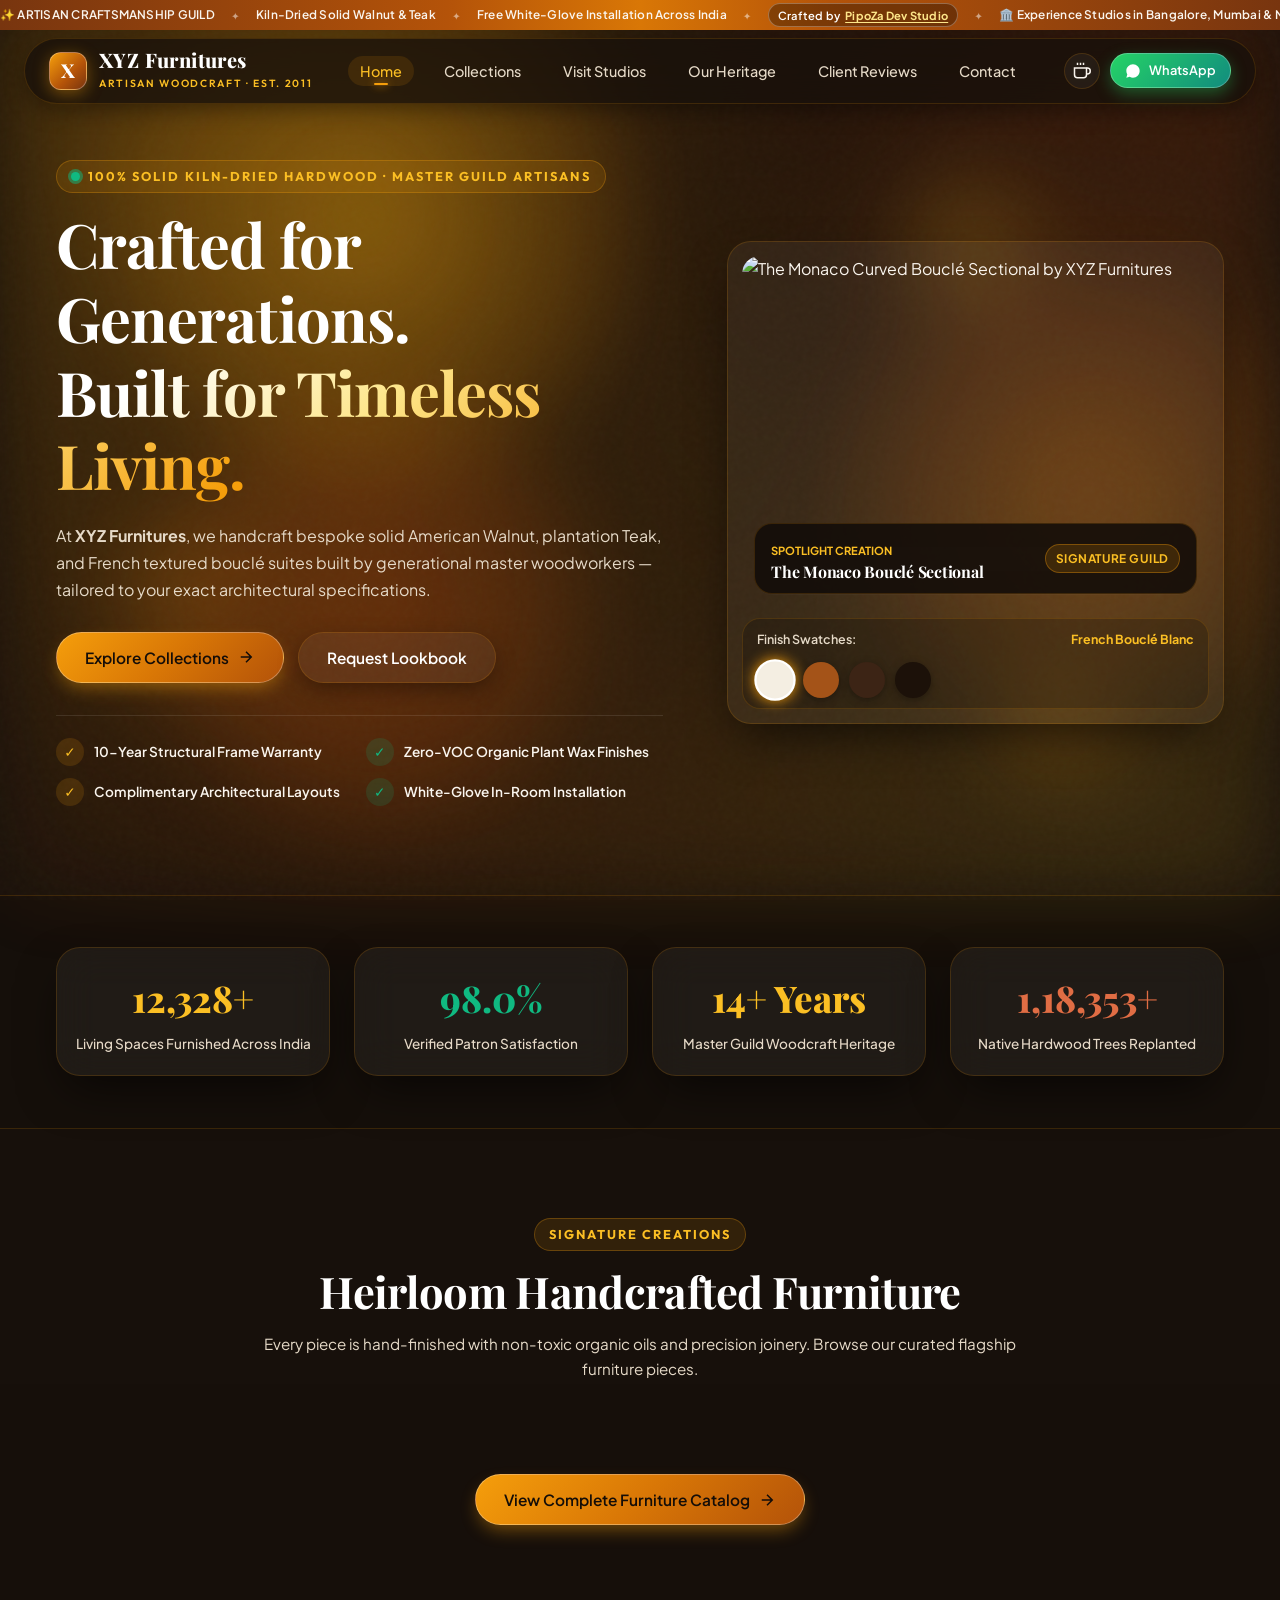
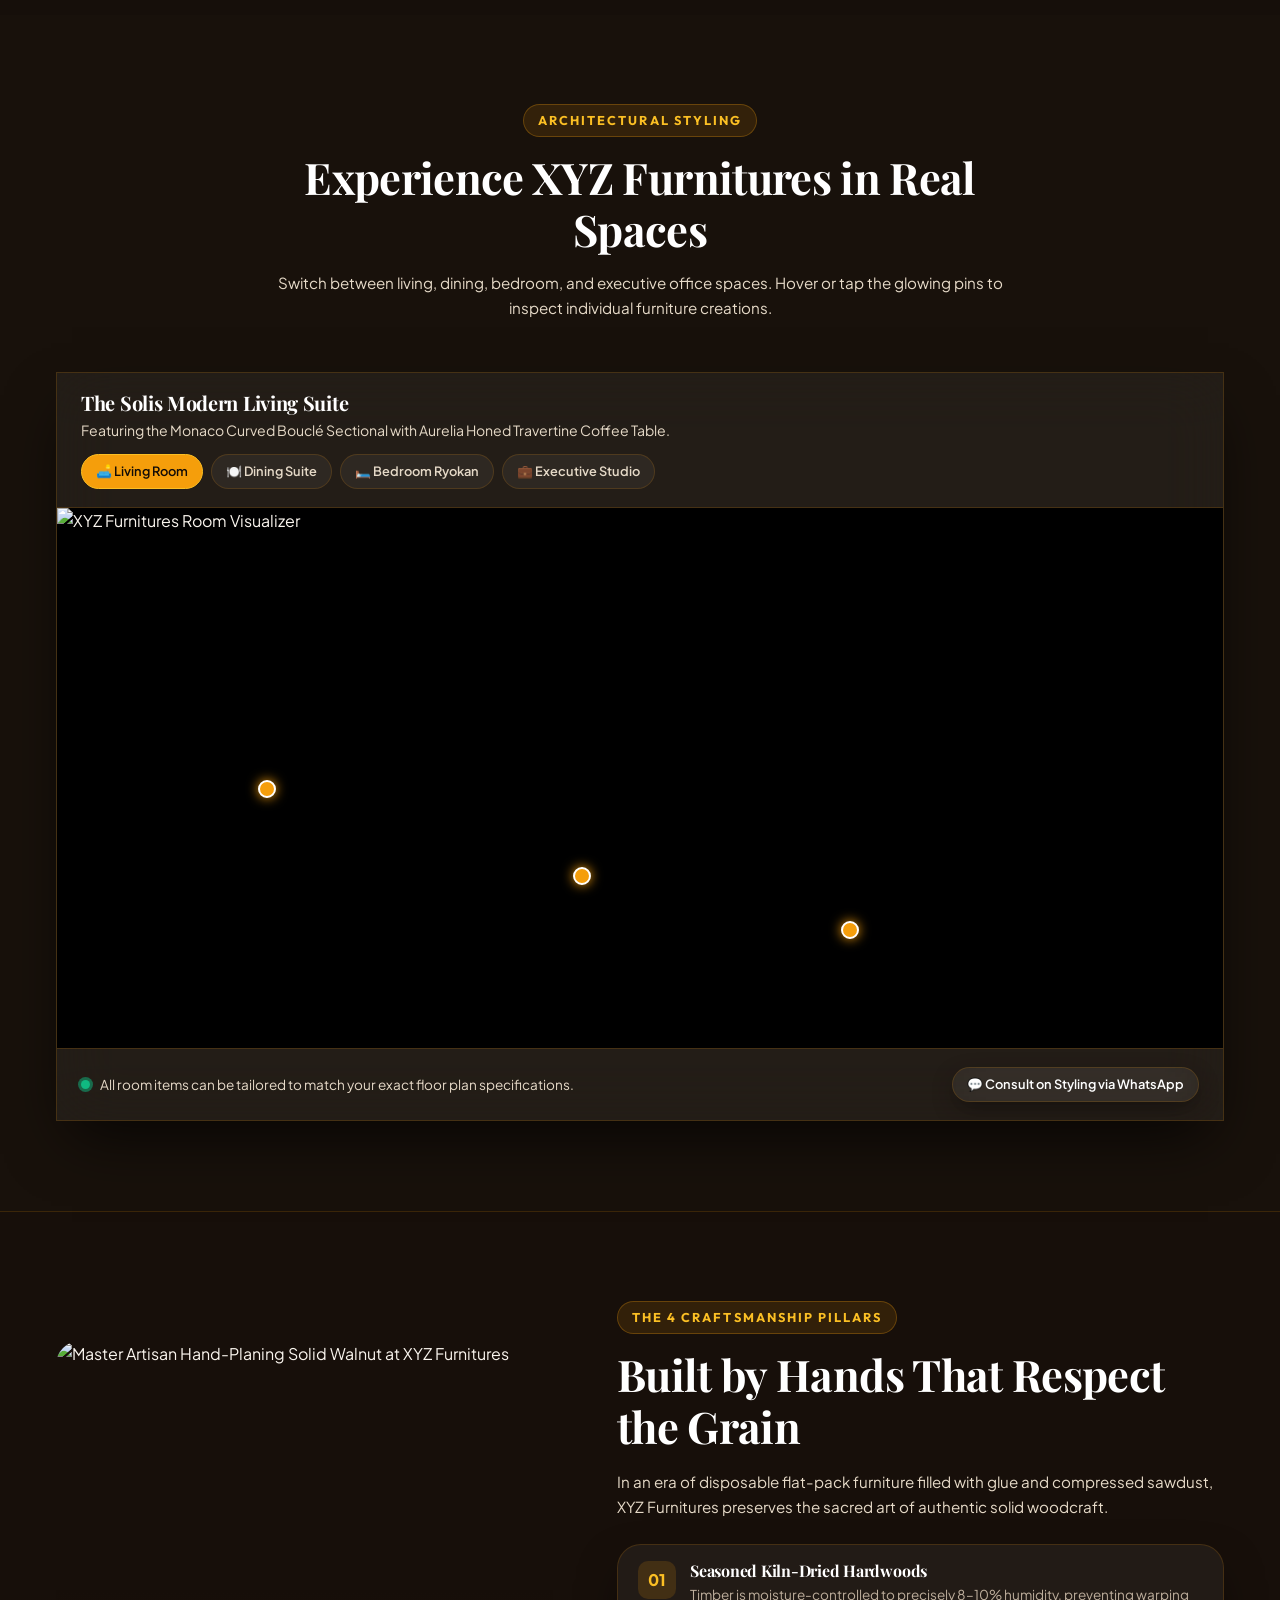
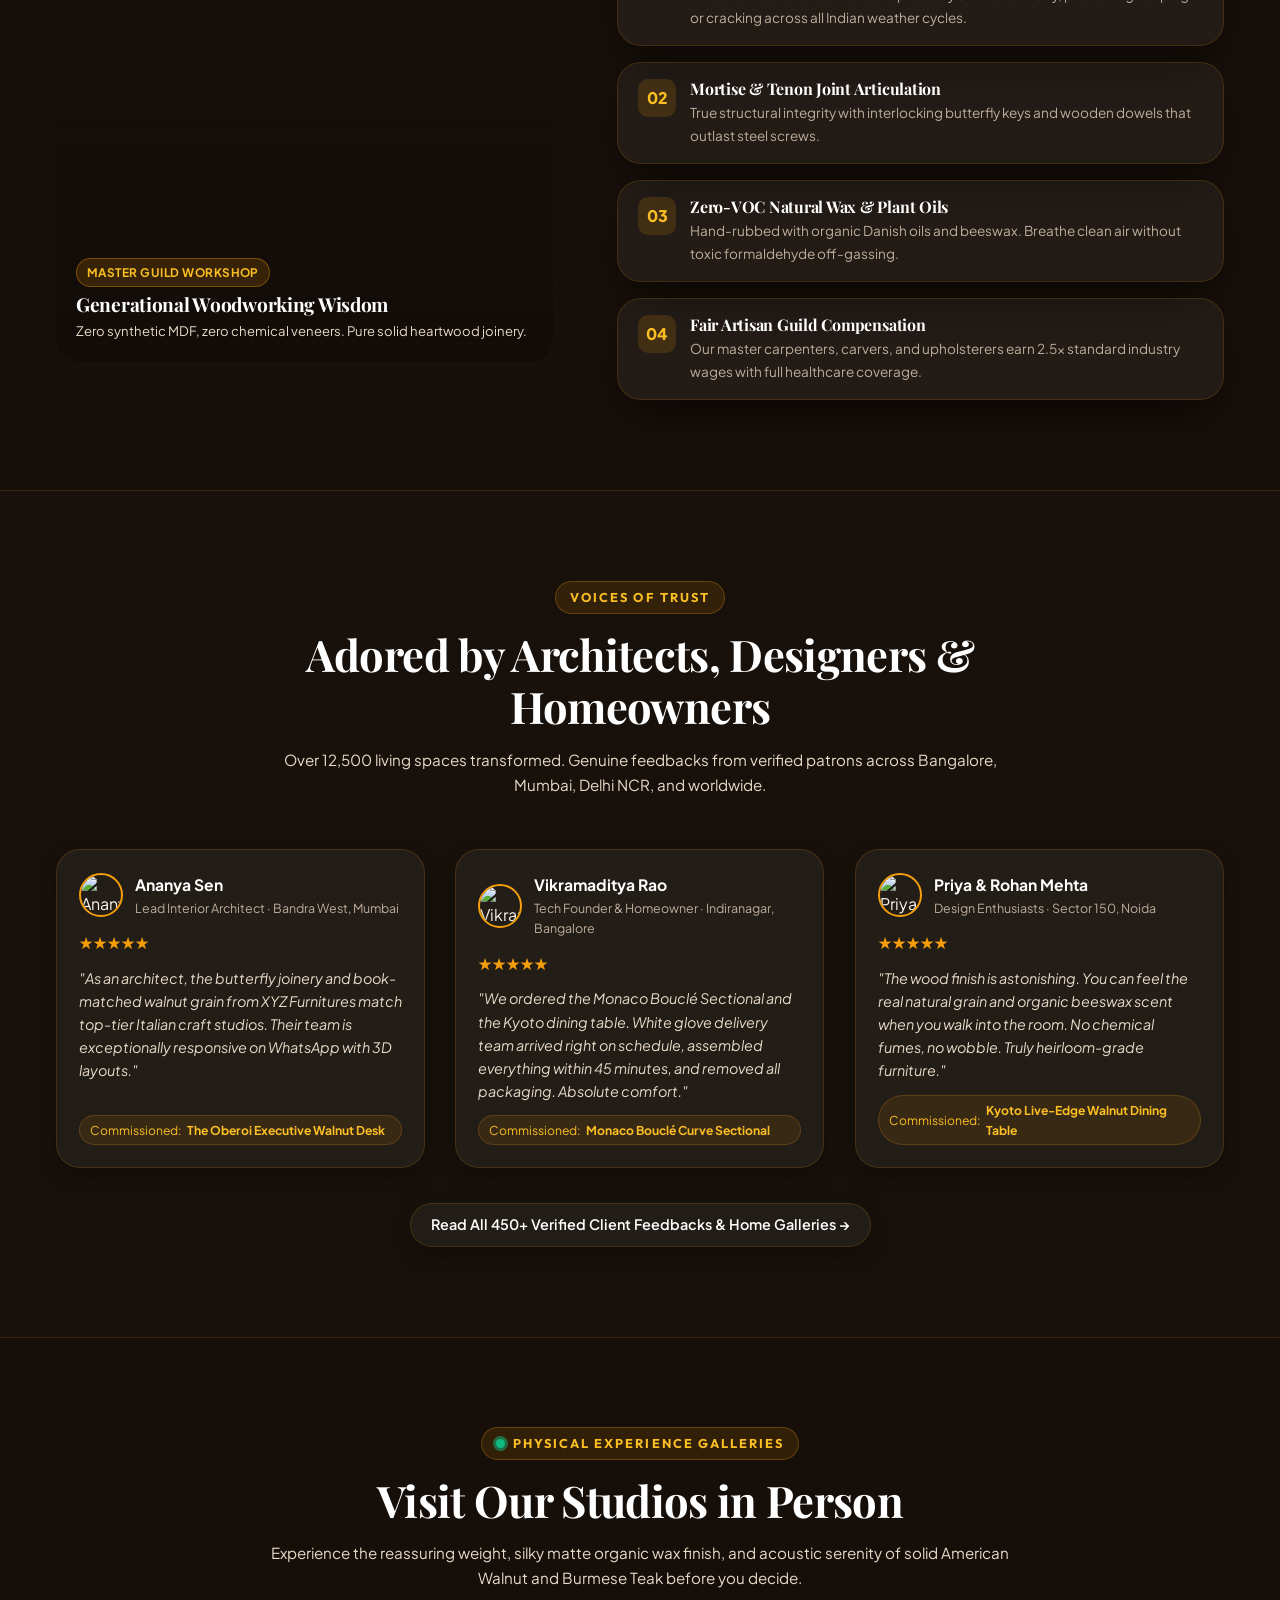
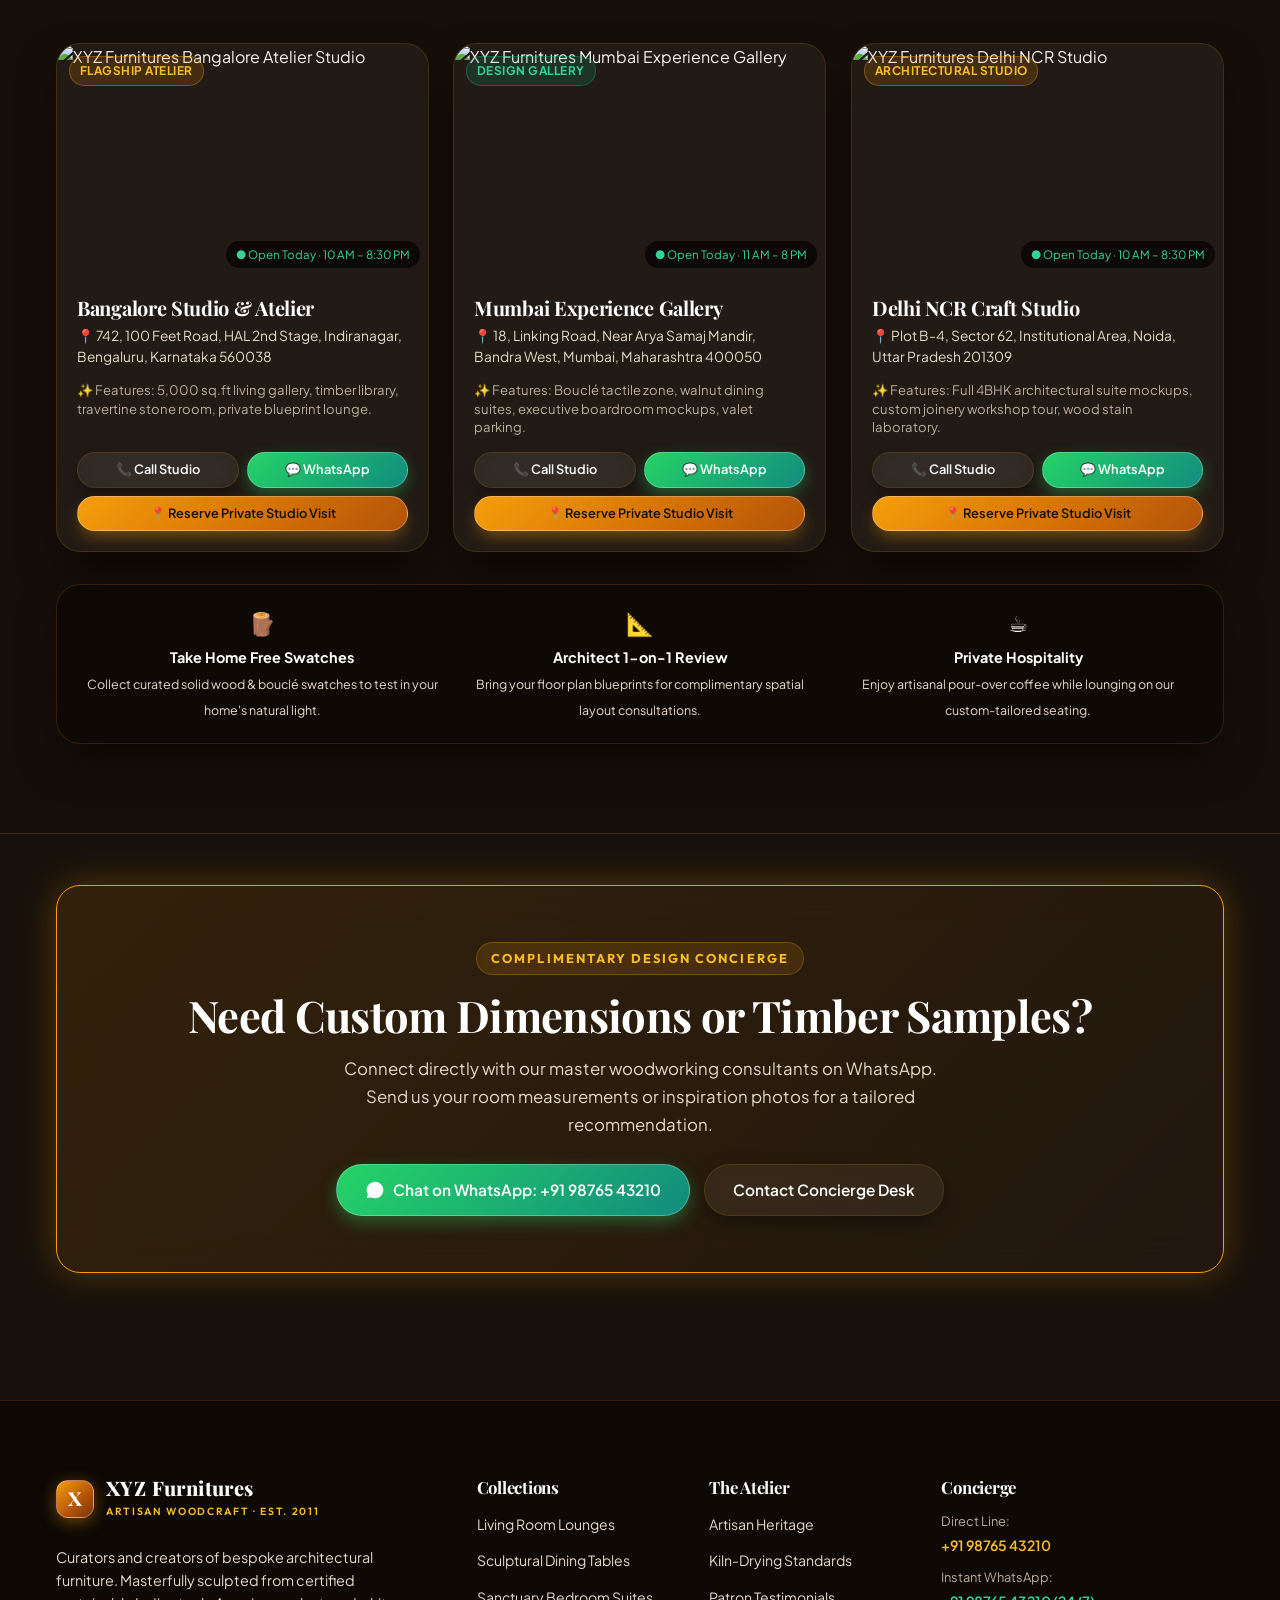
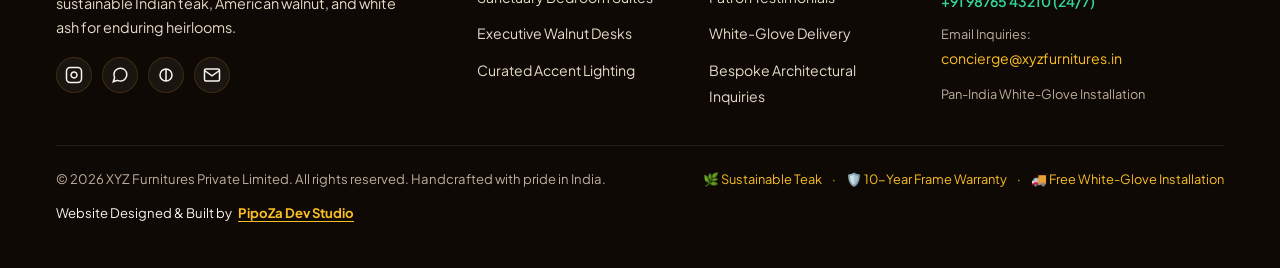
==== index.html @ 17466c92 "Add files via upload" ====
<!DOCTYPE html>
<html lang="en" data-theme="default">
<head>
  <meta charset="UTF-8">
  <meta name="viewport" content="width=device-width, initial-scale=1.0">
  <title>XYZ Furnitures — Artisan Solid Wood & Luxury Living | Crafted by PipoZa Dev Studio</title>
  <meta name="description" content="Discover XYZ Furnitures: Handcrafted solid walnut, teak, and bouclé luxury furniture made by master artisans. High-quality living spaces with honest craftsmanship.">
  <meta name="keywords" content="XYZ Furnitures, luxury furniture, solid walnut dining table, bouclé sofa, bespoke furniture, teak wood, modern interior">
  
  <!-- Favicon -->
  <link rel="icon" type="image/svg+xml" href="data:image/svg+xml,%3Csvg xmlns='http://www.w3.org/2000/svg' viewBox='0 0 32 32'%3E%3Crect width='32' height='32' rx='8' fill='%23f59e0b'/%3E%3Cpath d='M8 10h16M16 10v12M11 22h10' stroke='%23120c08' stroke-width='2.5' stroke-linecap='round'/%3E%3C/svg%3E">

  <!-- Main Folder Stylesheets (No Sub-Folders) -->
  <link rel="stylesheet" href="style.css">
  <link rel="stylesheet" href="components.css">
  <link rel="stylesheet" href="animations.css">
  <link rel="stylesheet" href="responsive.css">

  <!-- Immediate Theme Initializer to Prevent Flash of Unstyled Content -->
  <script>
    (function() {
      const savedTheme = localStorage.getItem('xyz-theme') || 'default';
      document.documentElement.setAttribute('data-theme', savedTheme);
    })();
  </script>
</head>
<body>

  <!-- Grain Texture Overlay -->
  <div class="grain-overlay"></div>

  <!-- Ambient Moving Liquid Glass Canvas Background with Moving Color Gems -->
  <div class="ambient-bg" aria-hidden="true">
    <div class="ambient-mesh"></div>
    <div class="liquid-blob blob-amber-1"></div>
    <div class="liquid-blob blob-caramel-1"></div>
    <div class="liquid-blob blob-copper-1"></div>
    <div class="liquid-gem gem-amber"></div>
    <div class="liquid-gem gem-caramel"></div>
    <div class="liquid-gem gem-bronze"></div>
  </div>

  <!-- Top Announcement Bar (Continuous Luxury Marquee Ticker) -->
  <aside class="announcement-bar" aria-label="Craftsmanship Guild Announcement">
    <div class="announcement-track">
      <div class="announcement-slide">
        <span>✨ ARTISAN CRAFTSMANSHIP GUILD</span>
        <span class="ticker-sep">✦</span>
        <span>Kiln-Dried Solid Walnut & Teak</span>
        <span class="ticker-sep">✦</span>
        <span>Free White-Glove Installation Across India</span>
        <span class="ticker-sep">✦</span>
        <span class="pipoza-pill">Crafted by <a href="https://pipoza.s.gy/pipoza.in" target="_blank" rel="noopener">PipoZa Dev Studio</a></span>
        <span class="ticker-sep">✦</span>
        <span>🏛️ Experience Studios in Bangalore, Mumbai & Noida</span>
        <span class="ticker-sep">✦</span>
        <span>📞 VIP Concierge: +91 98765 43210</span>
        <span class="ticker-sep">✦</span>
      </div>
      <div class="announcement-slide" aria-hidden="true">
        <span>✨ ARTISAN CRAFTSMANSHIP GUILD</span>
        <span class="ticker-sep">✦</span>
        <span>Kiln-Dried Solid Walnut & Teak</span>
        <span class="ticker-sep">✦</span>
        <span>Free White-Glove Installation Across India</span>
        <span class="ticker-sep">✦</span>
        <span class="pipoza-pill">Crafted by <a href="https://pipoza.s.gy/pipoza.in" target="_blank" rel="noopener">PipoZa Dev Studio</a></span>
        <span class="ticker-sep">✦</span>
        <span>🏛️ Experience Studios in Bangalore, Mumbai & Noida</span>
        <span class="ticker-sep">✦</span>
        <span>📞 VIP Concierge: +91 98765 43210</span>
        <span class="ticker-sep">✦</span>
      </div>
    </div>
  </aside>

  <!-- Sticky Liquid Navigation Bar -->
  <header class="navbar-wrapper">
    <nav class="navbar" aria-label="Main Navigation">
      <!-- Brand Logo -->
      <a href="/home" class="brand-logo" aria-label="XYZ Furnitures Homepage">
        <div class="logo-symbol">X</div>
        <div class="brand-text">
          <span class="brand-name">XYZ Furnitures</span>
          <span class="brand-tagline">Artisan Woodcraft · Est. 2011</span>
        </div>
      </a>

      <!-- Desktop Nav Links (Clean URLs) -->
      <ul class="nav-links">
        <li><a href="/home" class="nav-link active">Home</a></li>
        <li><a href="/products" class="nav-link">Collections</a></li>
        <li><a href="/experience-studios" class="nav-link">Visit Studios</a></li>
        <li><a href="/about" class="nav-link">Our Heritage</a></li>
        <li><a href="/reviews" class="nav-link">Client Reviews</a></li>
        <li><a href="/contact" class="nav-link">Contact</a></li>
      </ul>

      <!-- Action Buttons -->
      <div class="nav-actions">
        <!-- 3-Theme Switcher Button -->
        <button class="action-icon-btn theme-toggle-btn" aria-label="Switch Theme (Default / Dark / Light)" title="Switch Theme">
          <svg width="18" height="18" viewBox="0 0 24 24" fill="none" stroke="currentColor" stroke-width="2">
            <path d="M18 8h1a4 4 0 0 1 0 8h-1"/><path d="M2 8h16v9a4 4 0 0 1-4 4H6a4 4 0 0 1-4-4V8z"/><line x1="6" y1="1" x2="6" y2="4"/><line x1="10" y1="1" x2="10" y2="4"/><line x1="14" y1="1" x2="14" y2="4"/>
          </svg>
        </button>

        <!-- Quick WhatsApp Consultation Button -->
        <a href="https://wa.me/919876543210?text=Hi%20XYZ%20Furnitures!%20I%20am%20interested%20in%20your%20luxury%20collections." target="_blank" rel="noopener" class="btn btn-whatsapp btn-sm">
          <svg width="16" height="16" viewBox="0 0 24 24" fill="currentColor">
            <path d="M12 2C6.477 2 2 6.477 2 12c0 1.891.524 3.662 1.438 5.178L2 22l4.981-1.398A9.957 9.957 0 0 0 12 22c5.523 0 10-4.477 10-10S17.523 2 12 2z"/>
          </svg>
          <span>WhatsApp</span>
        </a>

        <!-- Mobile Drawer Toggle -->
        <button class="mobile-toggle" aria-label="Open mobile menu" aria-expanded="false">
          <svg width="20" height="20" viewBox="0 0 24 24" fill="none" stroke="currentColor" stroke-width="2">
            <line x1="3" y1="12" x2="21" y2="12"/><line x1="3" y1="6" x2="21" y2="6"/><line x1="3" y1="18" x2="21" y2="18"/>
          </svg>
        </button>
      </div>
    </nav>
  </header>

  <main>
    <!-- ==========================================================================
         HERO SECTION: LIQUID GLASS SHOWCASE
         ========================================================================== -->
    <section class="section-spacing" style="padding-top: clamp(24px, 4vw, 48px); overflow: hidden;">
      <div class="container">
        <div style="display: grid; grid-template-columns: 1.1fr 0.9fr; gap: clamp(32px, 5vw, 64px); align-items: center;" class="grid-2">
          
          <!-- Hero Text Content -->
          <div class="reveal-init">
            <div class="section-eyebrow">
              <span class="beacon-dot"></span>
              <span class="hero-eyebrow-desktop">100% Solid Kiln-Dried Hardwood · Master Guild Artisans</span>
              <span class="hero-eyebrow-mobile">Kiln-Dried Hardwood · Master Guild</span>
            </div>

            <h1 style="margin-bottom: 20px;">
              Crafted for Generations. <br/>
              <span class="gradient-text-brown">Built for Timeless Living.</span>
            </h1>

            <p style="font-size: clamp(1rem, 1.2vw, 1.2rem); line-height: 1.7; margin-bottom: 28px; color: var(--text-sand);">
              At <strong>XYZ Furnitures</strong>, we handcraft bespoke solid American Walnut, plantation Teak, and French textured bouclé suites built by generational master woodworkers — tailored to your exact architectural specifications.
            </p>

            <div style="display: flex; gap: 14px; flex-wrap: wrap; margin-bottom: 32px;">
              <a href="/products" class="btn btn-primary btn-lg">
                Explore Collections
                <svg width="18" height="18" viewBox="0 0 24 24" fill="none" stroke="currentColor" stroke-width="2"><path d="M5 12h14M12 5l7 7-7 7"/></svg>
              </a>
              <a href="https://wa.me/919876543210?text=Hi%20XYZ%20Furnitures!%20Please%20share%20your%20latest%20furniture%20lookbook." target="_blank" rel="noopener" class="btn btn-secondary btn-lg">
                Request Lookbook
              </a>
            </div>

            <!-- Value Chips -->
            <div style="display: grid; grid-template-columns: repeat(2, 1fr); gap: 12px; border-top: 1px solid rgba(255, 255, 255, 0.1); padding-top: 22px;">
              <div style="display: flex; align-items: center; gap: 10px;">
                <div style="width: 28px; height: 28px; border-radius: 50%; background: rgba(245, 158, 11, 0.15); display: flex; align-items: center; justify-content: center; color: var(--amber-light); font-size: 0.85rem;">✓</div>
                <span style="font-size: 0.85rem; font-weight: 600;">10-Year Structural Frame Warranty</span>
              </div>
              <div style="display: flex; align-items: center; gap: 10px;">
                <div style="width: 28px; height: 28px; border-radius: 50%; background: rgba(16, 185, 129, 0.15); display: flex; align-items: center; justify-content: center; color: #10b981; font-size: 0.85rem;">✓</div>
                <span style="font-size: 0.85rem; font-weight: 600;">Zero-VOC Organic Plant Wax Finishes</span>
              </div>
              <div style="display: flex; align-items: center; gap: 10px;">
                <div style="width: 28px; height: 28px; border-radius: 50%; background: rgba(245, 158, 11, 0.15); display: flex; align-items: center; justify-content: center; color: var(--amber-light); font-size: 0.85rem;">✓</div>
                <span style="font-size: 0.85rem; font-weight: 600;">Complimentary Architectural Layouts</span>
              </div>
              <div style="display: flex; align-items: center; gap: 10px;">
                <div style="width: 28px; height: 28px; border-radius: 50%; background: rgba(16, 185, 129, 0.15); display: flex; align-items: center; justify-content: center; color: #10b981; font-size: 0.85rem;">✓</div>
                <span style="font-size: 0.85rem; font-weight: 600;">White-Glove In-Room Installation</span>
              </div>
            </div>
          </div>

          <!-- Hero Visual: Liquid Glass Interactive Card with Fixed Swatches -->
          <div class="reveal-init reveal-delay-2">
            <div class="glass-card tilt-card" style="padding: 14px;">
              <div style="position: relative; border-radius: var(--radius-md); overflow: hidden; aspect-ratio: 4 / 3;">
                <img 
                  src="https://images.unsplash.com/photo-1555041469-a586c61ea9bc?auto=format&fit=crop&w=1200&q=80" 
                  alt="The Monaco Curved Bouclé Sectional by XYZ Furnitures" 
                  class="product-main-visual"
                  style="width: 100%; height: 100%; object-fit: cover; transition: all 0.35s ease;"
                />
                
                <!-- Floating Liquid Glass Tag (No Prices) -->
                <div style="position: absolute; bottom: 12px; left: 12px; right: 12px; background: rgba(18, 12, 8, 0.88); backdrop-filter: var(--glass-blur); border: 1px solid var(--glass-border); padding: 12px 16px; border-radius: var(--radius-md); display: flex; justify-content: space-between; align-items: center;">
                  <div>
                    <span style="font-size: 0.7rem; text-transform: uppercase; color: var(--amber-light); font-weight: 700;">Spotlight Creation</span>
                    <h4 style="font-size: 1rem; margin: 0; color: #fff;">The Monaco Bouclé Sectional</h4>
                  </div>
                  <span class="badge-pill badge-amber">Signature Guild</span>
                </div>
              </div>

              <!-- Interactive Material Swatch Bar (Optimized for Mobile) -->
              <div class="swatch-picker-container" style="margin-top: 12px;">
                <div style="display: flex; justify-content: space-between; align-items: center; gap: 6px; margin-bottom: 4px;">
                  <span style="font-size: 0.78rem; font-weight: 600; color: var(--text-sand);">Finish Swatches:</span>
                  <span class="active-finish-display" style="font-size: 0.78rem; color: var(--amber-light); font-weight: 700;">French Bouclé Blanc</span>
                </div>
                <div class="swatch-group">
                  <button class="swatch-btn swatch-boucle active" data-finish-name="French Bouclé Blanc" data-finish-img="https://images.unsplash.com/photo-1555041469-a586c61ea9bc?auto=format&fit=crop&w=1200&q=80" aria-label="French Bouclé Blanc"></button>
                  <button class="swatch-btn swatch-cognac" data-finish-name="Tuscan Cognac Leather" data-finish-img="https://images.unsplash.com/photo-1586023492125-27b2c045efd7?auto=format&fit=crop&w=1200&q=80" aria-label="Tuscan Cognac Leather"></button>
                  <button class="swatch-btn swatch-walnut" data-finish-name="American Walnut Finish" data-finish-img="https://images.unsplash.com/photo-1567538096630-e0c55bd6374c?auto=format&fit=crop&w=1200&q=80" aria-label="American Walnut"></button>
                  <button class="swatch-btn swatch-espresso" data-finish-name="Smoked Roasted Espresso" data-finish-img="https://images.unsplash.com/photo-1493663284031-b7e3aefcae8e?auto=format&fit=crop&w=1200&q=80" aria-label="Roasted Espresso Velvet"></button>
                </div>
              </div>
            </div>
          </div>

        </div>
      </div>
    </section>

    <!-- ==========================================================================
         STATS & TRUST BAR
         ========================================================================== -->
    <section class="section-spacing-sm" style="border-top: 1px solid var(--glass-border); border-bottom: 1px solid var(--glass-border); background: rgba(0, 0, 0, 0.12);">
      <div class="container">
        <div class="grid-4 stats-grid-mobile">
          <div class="glass-card" style="padding: 20px 14px; text-align: center;">
            <div class="stat-number" style="font-family: var(--font-heading); font-size: 2.3rem; font-weight: 800; color: var(--amber-light); margin-bottom: 4px;" data-counter-target="12500" data-counter-suffix="+">12,500+</div>
            <div class="stat-label" style="font-size: 0.85rem; color: var(--text-sand); font-weight: 500;">Living Spaces Furnished Across India</div>
          </div>

          <div class="glass-card" style="padding: 20px 14px; text-align: center;">
            <div class="stat-number" style="font-family: var(--font-heading); font-size: 2.3rem; font-weight: 800; color: #10b981; margin-bottom: 4px;" data-counter-target="99.4" data-counter-decimals="1" data-counter-suffix="%">99.4%</div>
            <div class="stat-label" style="font-size: 0.85rem; color: var(--text-sand); font-weight: 500;">Verified Patron Satisfaction</div>
          </div>

          <div class="glass-card" style="padding: 20px 14px; text-align: center;">
            <div class="stat-number" style="font-family: var(--font-heading); font-size: 2.3rem; font-weight: 800; color: var(--amber-light); margin-bottom: 4px;" data-counter-target="15" data-counter-suffix="+ Years">15+ Years</div>
            <div class="stat-label" style="font-size: 0.85rem; color: var(--text-sand); font-weight: 500;">Master Guild Woodcraft Heritage</div>
          </div>

          <div class="glass-card" style="padding: 20px 14px; text-align: center;">
            <div class="stat-number" style="font-family: var(--font-heading); font-size: 2.3rem; font-weight: 800; color: var(--copper-accent); margin-bottom: 4px;" data-counter-target="120000" data-counter-suffix="+">120,000+</div>
            <div class="stat-label" style="font-size: 0.85rem; color: var(--text-sand); font-weight: 500;">Native Hardwood Trees Replanted</div>
          </div>
        </div>
      </div>
    </section>

    <!-- ==========================================================================
         FEATURED PRODUCT COLLECTIONS (HORIZONTAL SCROLL ON MOBILE)
         ========================================================================== -->
    <section class="section-spacing" style="background: rgba(22, 14, 10, 0.3);">
      <div class="container">
        <div class="section-header reveal-init">
          <div class="section-eyebrow">Signature Creations</div>
          <h2 class="section-title">Heirloom Handcrafted Furniture</h2>
          <p class="section-subtitle">
            Every piece is hand-finished with non-toxic organic oils and precision joinery. Browse our curated flagship furniture pieces.
          </p>
        </div>

        <!-- Product Grid (Horizontal scroll on mobile) -->
        <div class="grid-3 horizontal-scroll-mobile reveal-init" id="featured-products-container">
          <!-- Populated via JS data -->
        </div>

        <div style="text-align: center; margin-top: 40px;" class="reveal-init">
          <a href="/products" class="btn btn-primary btn-lg">
            View Complete Furniture Catalog
            <svg width="18" height="18" viewBox="0 0 24 24" fill="none" stroke="currentColor" stroke-width="2"><path d="M5 12h14M12 5l7 7-7 7"/></svg>
          </a>
        </div>
      </div>
    </section>

    <!-- ==========================================================================
         INTERACTIVE ROOM VISUALIZER (PURE PICTURES & DESIGNS — ZERO PRICES)
         ========================================================================== -->
    <section class="section-spacing">
      <div class="container">
        <div class="section-header reveal-init">
          <div class="section-eyebrow">Architectural Styling</div>
          <h2 class="section-title">Experience XYZ Furnitures in Real Spaces</h2>
          <p class="section-subtitle">
            Switch between living, dining, bedroom, and executive office spaces. Hover or tap the glowing pins to inspect individual furniture creations.
          </p>
        </div>

        <div class="room-visualizer-container reveal-init">
          <!-- Room Tabs -->
          <div class="room-visualizer-header">
            <div>
              <h3 class="room-visualizer-title" style="font-size: 1.25rem; margin-bottom: 4px;">The Solis Modern Living Suite</h3>
              <p class="room-visualizer-desc" style="font-size: 0.88rem; color: var(--text-sand); margin: 0;">Featuring the Monaco Curved Bouclé Sectional with Aurelia Honed Travertine Coffee Table.</p>
            </div>
            <div class="room-visualizer-tabs">
              <button class="room-visualizer-tab active" data-room="living">🛋️ Living Room</button>
              <button class="room-visualizer-tab" data-room="dining">🍽️ Dining Suite</button>
              <button class="room-visualizer-tab" data-room="bedroom">🛏️ Bedroom Ryokan</button>
              <button class="room-visualizer-tab" data-room="office">💼 Executive Studio</button>
            </div>
          </div>

          <!-- Room Viewport with Interactive Hotspots (No prices!) -->
          <div class="room-visualizer-viewport">
            <img 
              src="https://images.unsplash.com/photo-1600210492486-724fe5c67fb0?auto=format&fit=crop&w=1400&q=80" 
              alt="XYZ Furnitures Room Visualizer" 
              class="room-visualizer-image"
            />
            <div class="room-hotspots">
              <!-- Dynamically populated hotspot pins -->
            </div>
          </div>

          <div class="room-visualizer-info">
            <div style="display: flex; align-items: center; gap: 10px;">
              <span class="beacon-dot"></span>
              <span style="font-size: 0.85rem; color: var(--text-sand);">All room items can be tailored to match your exact floor plan specifications.</span>
            </div>
            <a href="https://wa.me/919876543210?text=Hi%20XYZ%20Furnitures!%20I%20would%20like%20to%20consult%20on%20room%20styling%20and%20dimensions." target="_blank" rel="noopener" class="btn btn-secondary btn-sm">
              💬 Consult on Styling via WhatsApp
            </a>
          </div>
        </div>

      </div>
    </section>

    <!-- ==========================================================================
         CRAFTSMANSHIP & WOODWORKING PHILOSOPHY
         ========================================================================== -->
    <section class="section-spacing" style="background: rgba(22, 14, 10, 0.5); border-top: 1px solid var(--glass-border); border-bottom: 1px solid var(--glass-border);">
      <div class="container">
        <div style="display: grid; grid-template-columns: 0.9fr 1.1fr; gap: clamp(32px, 5vw, 64px); align-items: center;" class="grid-2">
          
          <div class="reveal-init">
            <div style="position: relative; border-radius: var(--radius-lg); overflow: hidden; aspect-ratio: 4/5;">
              <img 
                src="https://images.unsplash.com/photo-1538688525198-9b88f6f53126?auto=format&fit=crop&w=1000&q=80" 
                alt="Master Artisan Hand-Planing Solid Walnut at XYZ Furnitures" 
                style="width: 100%; height: 100%; object-fit: cover;"
              />
              <div style="position: absolute; inset: 0; background: linear-gradient(180deg, transparent 40%, rgba(18, 12, 8, 0.95) 100%);"></div>
              <div style="position: absolute; bottom: 20px; left: 20px; right: 20px;">
                <span class="badge-pill badge-amber" style="margin-bottom: 6px;">Master Guild Workshop</span>
                <h4 style="font-size: 1.2rem; color: #fff; margin: 0;">Generational Woodworking Wisdom</h4>
                <p style="font-size: 0.82rem; color: var(--text-sand); margin-top: 4px;">Zero synthetic MDF, zero chemical veneers. Pure solid heartwood joinery.</p>
              </div>
            </div>
          </div>

          <div class="reveal-init reveal-delay-2">
            <div class="section-eyebrow">The 4 Craftsmanship Pillars</div>
            <h2 style="margin-bottom: 16px;">Built by Hands That Respect the Grain</h2>
            <p style="margin-bottom: 24px; line-height: 1.7;">
              In an era of disposable flat-pack furniture filled with glue and compressed sawdust, XYZ Furnitures preserves the sacred art of authentic solid woodcraft.
            </p>

            <div style="display: flex; flex-direction: column; gap: 16px;">
              <div class="glass-card" style="padding: 16px 20px; display: flex; gap: 14px; align-items: flex-start;">
                <div style="width: 38px; height: 38px; border-radius: 10px; background: rgba(245, 158, 11, 0.15); display: flex; align-items: center; justify-content: center; color: var(--amber-light); font-weight: 800; flex-shrink: 0;">01</div>
                <div>
                  <h4 style="margin-bottom: 4px; font-size: 1rem;">Seasoned Kiln-Dried Hardwoods</h4>
                  <p style="font-size: 0.85rem; margin: 0; color: var(--text-muted);">Timber is moisture-controlled to precisely 8–10% humidity, preventing warping or cracking across all Indian weather cycles.</p>
                </div>
              </div>

              <div class="glass-card" style="padding: 16px 20px; display: flex; gap: 14px; align-items: flex-start;">
                <div style="width: 38px; height: 38px; border-radius: 10px; background: rgba(245, 158, 11, 0.15); display: flex; align-items: center; justify-content: center; color: var(--amber-light); font-weight: 800; flex-shrink: 0;">02</div>
                <div>
                  <h4 style="margin-bottom: 4px; font-size: 1rem;">Mortise & Tenon Joint Articulation</h4>
                  <p style="font-size: 0.85rem; margin: 0; color: var(--text-muted);">True structural integrity with interlocking butterfly keys and wooden dowels that outlast steel screws.</p>
                </div>
              </div>

              <div class="glass-card" style="padding: 16px 20px; display: flex; gap: 14px; align-items: flex-start;">
                <div style="width: 38px; height: 38px; border-radius: 10px; background: rgba(245, 158, 11, 0.15); display: flex; align-items: center; justify-content: center; color: var(--amber-light); font-weight: 800; flex-shrink: 0;">03</div>
                <div>
                  <h4 style="margin-bottom: 4px; font-size: 1rem;">Zero-VOC Natural Wax & Plant Oils</h4>
                  <p style="font-size: 0.85rem; margin: 0; color: var(--text-muted);">Hand-rubbed with organic Danish oils and beeswax. Breathe clean air without toxic formaldehyde off-gassing.</p>
                </div>
              </div>

              <div class="glass-card" style="padding: 16px 20px; display: flex; gap: 14px; align-items: flex-start;">
                <div style="width: 38px; height: 38px; border-radius: 10px; background: rgba(245, 158, 11, 0.15); display: flex; align-items: center; justify-content: center; color: var(--amber-light); font-weight: 800; flex-shrink: 0;">04</div>
                <div>
                  <h4 style="margin-bottom: 4px; font-size: 1rem;">Fair Artisan Guild Compensation</h4>
                  <p style="font-size: 0.85rem; margin: 0; color: var(--text-muted);">Our master carpenters, carvers, and upholsterers earn 2.5x standard industry wages with full healthcare coverage.</p>
                </div>
              </div>
            </div>

          </div>

        </div>
      </div>
    </section>

    <!-- ==========================================================================
         CUSTOMER FEEDBACKS & VERIFIED REVIEWS (HORIZONTAL SCROLL ON MOBILE)
         ========================================================================== -->
    <section class="section-spacing">
      <div class="container">
        <div class="section-header reveal-init">
          <div class="section-eyebrow">Voices of Trust</div>
          <h2 class="section-title">Adored by Architects, Designers & Homeowners</h2>
          <p class="section-subtitle">
            Over 12,500 living spaces transformed. Genuine feedbacks from verified patrons across Bangalore, Mumbai, Delhi NCR, and worldwide.
          </p>
        </div>

        <div class="grid-3 horizontal-scroll-mobile reveal-init">
          
          <!-- Review 1 -->
          <div class="review-card">
            <div class="review-author-wrap">
              <img src="https://images.unsplash.com/photo-1534528741775-53994a69daeb?auto=format&fit=crop&w=200&q=80" alt="Ananya Sen" class="review-avatar" />
              <div>
                <div class="review-name">Ananya Sen</div>
                <div class="review-location">Lead Interior Architect · Bandra West, Mumbai</div>
              </div>
            </div>
            <div class="rating-stars" style="margin-bottom: 10px;">★★★★★</div>
            <p class="review-text">
              "As an architect, the butterfly joinery and book-matched walnut grain from XYZ Furnitures match top-tier Italian craft studios. Their team is exceptionally responsive on WhatsApp with 3D layouts."
            </p>
            <div class="review-item-tag">
              <span>Commissioned:</span>
              <strong>The Oberoi Executive Walnut Desk</strong>
            </div>
          </div>

          <!-- Review 2 -->
          <div class="review-card">
            <div class="review-author-wrap">
              <img src="https://images.unsplash.com/photo-1507003211169-0a1dd7228f2d?auto=format&fit=crop&w=200&q=80" alt="Vikramaditya Rao" class="review-avatar" />
              <div>
                <div class="review-name">Vikramaditya Rao</div>
                <div class="review-location">Tech Founder & Homeowner · Indiranagar, Bangalore</div>
              </div>
            </div>
            <div class="rating-stars" style="margin-bottom: 10px;">★★★★★</div>
            <p class="review-text">
              "We ordered the Monaco Bouclé Sectional and the Kyoto dining table. White glove delivery team arrived right on schedule, assembled everything within 45 minutes, and removed all packaging. Absolute comfort."
            </p>
            <div class="review-item-tag">
              <span>Commissioned:</span>
              <strong>Monaco Bouclé Curve Sectional</strong>
            </div>
          </div>

          <!-- Review 3 -->
          <div class="review-card">
            <div class="review-author-wrap">
              <img src="https://images.unsplash.com/photo-1544005313-94ddf0286df2?auto=format&fit=crop&w=200&q=80" alt="Priya & Rohan Mehta" class="review-avatar" />
              <div>
                <div class="review-name">Priya & Rohan Mehta</div>
                <div class="review-location">Design Enthusiasts · Sector 150, Noida</div>
              </div>
            </div>
            <div class="rating-stars" style="margin-bottom: 10px;">★★★★★</div>
            <p class="review-text">
              "The wood finish is astonishing. You can feel the real natural grain and organic beeswax scent when you walk into the room. No chemical fumes, no wobble. Truly heirloom-grade furniture."
            </p>
            <div class="review-item-tag">
              <span>Commissioned:</span>
              <strong>Kyoto Live-Edge Walnut Dining Table</strong>
            </div>
          </div>

        </div>

        <div style="text-align: center; margin-top: 36px;" class="reveal-init">
          <a href="/reviews" class="btn btn-secondary">
            Read All 450+ Verified Client Feedbacks & Home Galleries →
          </a>
        </div>
      </div>
    </section>

    <!-- ==========================================================================
         VISIT OUR FLAGSHIP EXPERIENCE STUDIOS (PHYSICAL VISITS & TOUCH-AND-FEEL)
         ========================================================================== -->
    <section class="section-spacing" id="experience-studios" style="background: rgba(20, 13, 8, 0.45); border-top: 1px solid var(--glass-border); border-bottom: 1px solid var(--glass-border);">
      <div class="container">
        <div class="section-header reveal-init">
          <div class="section-eyebrow">
            <span class="beacon-dot"></span>
            <span>Physical Experience Galleries</span>
          </div>
          <h2 class="section-title">Visit Our Studios in Person</h2>
          <p class="section-subtitle">
            Experience the reassuring weight, silky matte organic wax finish, and acoustic serenity of solid American Walnut and Burmese Teak before you decide.
          </p>
        </div>

        <div class="grid-3 reveal-init" style="gap: 24px;">
          <!-- Studio 1: Bangalore -->
          <div class="glass-card studio-card" style="padding: 0; overflow: hidden; display: flex; flex-direction: column;">
            <div style="position: relative; aspect-ratio: 16/10; overflow: hidden;">
              <img 
                src="https://images.unsplash.com/photo-1618221195710-dd6b41faaea6?auto=format&fit=crop&w=800&q=80" 
                alt="XYZ Furnitures Bangalore Atelier Studio" 
                style="width: 100%; height: 100%; object-fit: cover; transition: transform 0.6s ease;"
                class="studio-card-img"
              />
              <div style="position: absolute; top: 12px; left: 12px;">
                <span class="badge-pill badge-amber">Flagship Atelier</span>
              </div>
              <div style="position: absolute; bottom: 8px; right: 8px; background: rgba(0,0,0,0.7); backdrop-filter: blur(8px); padding: 4px 10px; border-radius: var(--radius-pill); font-size: 0.72rem; color: #34d399;">
                ● Open Today · 10 AM – 8:30 PM
              </div>
            </div>
            <div style="padding: 20px; display: flex; flex-direction: column; flex-grow: 1;">
              <h3 style="font-size: 1.25rem; margin-bottom: 6px;">Bangalore Studio & Atelier</h3>
              <p style="font-size: 0.86rem; color: var(--text-sand); line-height: 1.5; margin-bottom: 14px;">
                📍 742, 100 Feet Road, HAL 2nd Stage, Indiranagar, Bengaluru, Karnataka 560038
              </p>
              <div style="font-size: 0.82rem; color: var(--text-muted); margin-bottom: 16px; line-height: 1.4;">
                ✨ Features: 5,000 sq.ft living gallery, timber library, travertine stone room, private blueprint lounge.
              </div>
              <div style="margin-top: auto; display: flex; flex-direction: column; gap: 8px;">
                <div style="display: flex; gap: 8px;">
                  <a href="tel:+919876543210" class="btn btn-secondary btn-sm" style="flex: 1; justify-content: center;">
                    📞 Call Studio
                  </a>
                  <a href="https://wa.me/919876543210?text=Hi%20XYZ%20Furnitures!%20I%20would%20like%20to%20visit%20your%20Bangalore%20Studio." target="_blank" rel="noopener" class="btn btn-whatsapp btn-sm" style="flex: 1; justify-content: center;">
                    💬 WhatsApp
                  </a>
                </div>
                <a href="/contact" class="btn btn-primary btn-sm" style="width: 100%; justify-content: center;">
                  📍 Reserve Private Studio Visit
                </a>
              </div>
            </div>
          </div>

          <!-- Studio 2: Mumbai -->
          <div class="glass-card studio-card" style="padding: 0; overflow: hidden; display: flex; flex-direction: column;">
            <div style="position: relative; aspect-ratio: 16/10; overflow: hidden;">
              <img 
                src="https://images.unsplash.com/photo-1600585154340-be6161a56a0c?auto=format&fit=crop&w=800&q=80" 
                alt="XYZ Furnitures Mumbai Experience Gallery" 
                style="width: 100%; height: 100%; object-fit: cover; transition: transform 0.6s ease;"
                class="studio-card-img"
              />
              <div style="position: absolute; top: 12px; left: 12px;">
                <span class="badge-pill badge-green">Design Gallery</span>
              </div>
              <div style="position: absolute; bottom: 8px; right: 8px; background: rgba(0,0,0,0.7); backdrop-filter: blur(8px); padding: 4px 10px; border-radius: var(--radius-pill); font-size: 0.72rem; color: #34d399;">
                ● Open Today · 11 AM – 8 PM
              </div>
            </div>
            <div style="padding: 20px; display: flex; flex-direction: column; flex-grow: 1;">
              <h3 style="font-size: 1.25rem; margin-bottom: 6px;">Mumbai Experience Gallery</h3>
              <p style="font-size: 0.86rem; color: var(--text-sand); line-height: 1.5; margin-bottom: 14px;">
                📍 18, Linking Road, Near Arya Samaj Mandir, Bandra West, Mumbai, Maharashtra 400050
              </p>
              <div style="font-size: 0.82rem; color: var(--text-muted); margin-bottom: 16px; line-height: 1.4;">
                ✨ Features: Bouclé tactile zone, walnut dining suites, executive boardroom mockups, valet parking.
              </div>
              <div style="margin-top: auto; display: flex; flex-direction: column; gap: 8px;">
                <div style="display: flex; gap: 8px;">
                  <a href="tel:+918000123456" class="btn btn-secondary btn-sm" style="flex: 1; justify-content: center;">
                    📞 Call Studio
                  </a>
                  <a href="https://wa.me/919876543210?text=Hi%20XYZ%20Furnitures!%20I%20would%20like%20to%20visit%20your%20Mumbai%20Gallery." target="_blank" rel="noopener" class="btn btn-whatsapp btn-sm" style="flex: 1; justify-content: center;">
                    💬 WhatsApp
                  </a>
                </div>
                <a href="/contact" class="btn btn-primary btn-sm" style="width: 100%; justify-content: center;">
                  📍 Reserve Private Studio Visit
                </a>
              </div>
            </div>
          </div>

          <!-- Studio 3: Delhi NCR -->
          <div class="glass-card studio-card" style="padding: 0; overflow: hidden; display: flex; flex-direction: column;">
            <div style="position: relative; aspect-ratio: 16/10; overflow: hidden;">
              <img 
                src="https://images.unsplash.com/photo-1600565193348-f74bd3c7ccdf?auto=format&fit=crop&w=800&q=80" 
                alt="XYZ Furnitures Delhi NCR Studio" 
                style="width: 100%; height: 100%; object-fit: cover; transition: transform 0.6s ease;"
                class="studio-card-img"
              />
              <div style="position: absolute; top: 12px; left: 12px;">
                <span class="badge-pill badge-amber">Architectural Studio</span>
              </div>
              <div style="position: absolute; bottom: 8px; right: 8px; background: rgba(0,0,0,0.7); backdrop-filter: blur(8px); padding: 4px 10px; border-radius: var(--radius-pill); font-size: 0.72rem; color: #34d399;">
                ● Open Today · 10 AM – 8:30 PM
              </div>
            </div>
            <div style="padding: 20px; display: flex; flex-direction: column; flex-grow: 1;">
              <h3 style="font-size: 1.25rem; margin-bottom: 6px;">Delhi NCR Craft Studio</h3>
              <p style="font-size: 0.86rem; color: var(--text-sand); line-height: 1.5; margin-bottom: 14px;">
                📍 Plot B-4, Sector 62, Institutional Area, Noida, Uttar Pradesh 201309
              </p>
              <div style="font-size: 0.82rem; color: var(--text-muted); margin-bottom: 16px; line-height: 1.4;">
                ✨ Features: Full 4BHK architectural suite mockups, custom joinery workshop tour, wood stain laboratory.
              </div>
              <div style="margin-top: auto; display: flex; flex-direction: column; gap: 8px;">
                <div style="display: flex; gap: 8px;">
                  <a href="tel:+919876543210" class="btn btn-secondary btn-sm" style="flex: 1; justify-content: center;">
                    📞 Call Studio
                  </a>
                  <a href="https://wa.me/919876543210?text=Hi%20XYZ%20Furnitures!%20I%20would%20like%20to%20visit%20your%20Noida%20Studio." target="_blank" rel="noopener" class="btn btn-whatsapp btn-sm" style="flex: 1; justify-content: center;">
                    💬 WhatsApp
                  </a>
                </div>
                <a href="/contact" class="btn btn-primary btn-sm" style="width: 100%; justify-content: center;">
                  📍 Reserve Private Studio Visit
                </a>
              </div>
            </div>
          </div>
        </div>

        <!-- Physical Visit Benefits Bar -->
        <div class="glass-card reveal-init" style="margin-top: 32px; padding: 20px 24px; background: rgba(0,0,0,0.3); border: 1px solid var(--glass-border);">
          <div style="display: grid; grid-template-columns: repeat(3, 1fr); gap: 16px; text-align: center;" class="grid-3">
            <div>
              <div style="font-size: 1.4rem; margin-bottom: 4px;">🪵</div>
              <strong style="color: #fff; font-size: 0.90rem; display: block;">Take Home Free Swatches</strong>
              <span style="font-size: 0.78rem; color: var(--text-sand);">Collect curated solid wood & bouclé swatches to test in your home's natural light.</span>
            </div>
            <div>
              <div style="font-size: 1.4rem; margin-bottom: 4px;">📐</div>
              <strong style="color: #fff; font-size: 0.90rem; display: block;">Architect 1-on-1 Review</strong>
              <span style="font-size: 0.78rem; color: var(--text-sand);">Bring your floor plan blueprints for complimentary spatial layout consultations.</span>
            </div>
            <div>
              <div style="font-size: 1.4rem; margin-bottom: 4px;">☕</div>
              <strong style="color: #fff; font-size: 0.90rem; display: block;">Private Hospitality</strong>
              <span style="font-size: 0.78rem; color: var(--text-sand);">Enjoy artisanal pour-over coffee while lounging on our custom-tailored seating.</span>
            </div>
          </div>
        </div>

      </div>
    </section>

    <!-- ==========================================================================
         CALL TO ACTION / DIRECT CONTACT METHODS
         ========================================================================== -->
    <section class="section-spacing-sm">
      <div class="container">
        <div class="glass-card" style="padding: clamp(32px, 5vw, 56px); text-align: center; background: linear-gradient(135deg, rgba(245, 158, 11, 0.12) 0%, rgba(36, 25, 16, 0.8) 100%); border: 1px solid var(--amber-primary); box-shadow: 0 0 35px var(--amber-glow);">
          <div class="section-eyebrow" style="margin-bottom: 14px;">Complimentary Design Concierge</div>
          <h2 style="margin-bottom: 14px;">Need Custom Dimensions or Timber Samples?</h2>
          <p style="max-width: 620px; margin: 0 auto 26px; font-size: 1.05rem; color: var(--text-sand);">
            Connect directly with our master woodworking consultants on WhatsApp. Send us your room measurements or inspiration photos for a tailored recommendation.
          </p>

          <div style="display: flex; justify-content: center; gap: 14px; flex-wrap: wrap;">
            <a href="https://wa.me/919876543210?text=Hi%20XYZ%20Furnitures!%20I%20would%20like%20to%20consult%20on%20a%20custom%20order." target="_blank" rel="noopener" class="btn btn-whatsapp btn-lg">
              <svg width="20" height="20" viewBox="0 0 24 24" fill="currentColor"><path d="M12 2C6.477 2 2 6.477 2 12c0 1.891.524 3.662 1.438 5.178L2 22l4.981-1.398A9.957 9.957 0 0 0 12 22c5.523 0 10-4.477 10-10S17.523 2 12 2z"/></svg>
              Chat on WhatsApp: +91 98765 43210
            </a>
            <a href="/contact" class="btn btn-secondary btn-lg">
              Contact Concierge Desk
            </a>
          </div>
        </div>
      </div>
    </section>
  </main>

  <!-- ==========================================================================
       SITE FOOTER (UNIFIED ACROSS ALL PAGES)
       ========================================================================== -->
  <footer class="site-footer">
    <div class="container">
      <div class="footer-grid">
        <!-- Col 1: Brand & Craft Philosophy -->
        <div class="footer-brand">
          <a href="/home" class="brand-logo" style="margin-bottom: 14px; display: inline-flex;">
            <div class="logo-symbol">X</div>
            <div class="brand-text">
              <span class="brand-name">XYZ Furnitures</span>
              <span class="brand-tagline">Artisan Woodcraft · Est. 2011</span>
            </div>
          </a>
          <p>
            Curators and creators of bespoke architectural furniture. Masterfully sculpted from certified sustainable Indian teak, American walnut, and white ash for enduring heirlooms.
          </p>
          <div class="footer-social-links">
            <a href="https://instagram.com" target="_blank" rel="noopener" class="footer-social-btn" aria-label="Instagram">
              <svg width="18" height="18" viewBox="0 0 24 24" fill="none" stroke="currentColor" stroke-width="2"><rect x="2" y="2" width="20" height="20" rx="5" ry="5"></rect><path d="M16 11.37A4 4 0 1 1 12.63 8 4 4 0 0 1 16 11.37z"></path><line x1="17.5" y1="6.5" x2="17.51" y2="6.5"></line></svg>
            </a>
            <a href="https://wa.me/919876543210" target="_blank" rel="noopener" class="footer-social-btn" aria-label="WhatsApp">
              <svg width="18" height="18" viewBox="0 0 24 24" fill="none" stroke="currentColor" stroke-width="2"><path d="M21 11.5a8.38 8.38 0 0 1-.9 3.8 8.5 8.5 0 0 1-7.6 4.7 8.38 8.38 0 0 1-3.8-.9L3 21l1.9-5.7a8.38 8.38 0 0 1-.9-3.8 8.5 8.5 0 0 1 4.7-7.6 8.38 8.38 0 0 1 3.8-.9h.5a8.48 8.48 0 0 1 8 8v.5z"></path></svg>
            </a>
            <a href="https://pinterest.com" target="_blank" rel="noopener" class="footer-social-btn" aria-label="Pinterest">
              <svg width="18" height="18" viewBox="0 0 24 24" fill="none" stroke="currentColor" stroke-width="2"><line x1="12" y1="4" x2="12" y2="20"></line><circle cx="12" cy="12" r="8"></circle></svg>
            </a>
            <a href="mailto:concierge@xyzfurnitures.in" class="footer-social-btn" aria-label="Email Concierge">
              <svg width="18" height="18" viewBox="0 0 24 24" fill="none" stroke="currentColor" stroke-width="2"><path d="M4 4h16c1.1 0 2 .9 2 2v12c0 1.1-.9 2-2 2H4c-1.1 0-2-.9-2-2V6c0-1.1.9-2 2-2z"></path><polyline points="22,6 12,13 2,6"></polyline></svg>
            </a>
          </div>
        </div>

        <!-- Col 2: Furniture Collections -->
        <div>
          <h4 class="footer-col-title">Collections</h4>
          <ul class="footer-links-list">
            <li><a href="/products" class="footer-link">Living Room Lounges</a></li>
            <li><a href="/products" class="footer-link">Sculptural Dining Tables</a></li>
            <li><a href="/products" class="footer-link">Sanctuary Bedroom Suites</a></li>
            <li><a href="/products" class="footer-link">Executive Walnut Desks</a></li>
            <li><a href="/products" class="footer-link">Curated Accent Lighting</a></li>
          </ul>
        </div>

        <!-- Col 3: Craftsmanship & Atelier -->
        <div>
          <h4 class="footer-col-title">The Atelier</h4>
          <ul class="footer-links-list">
            <li><a href="/about" class="footer-link">Artisan Heritage</a></li>
            <li><a href="/about" class="footer-link">Kiln-Drying Standards</a></li>
            <li><a href="/reviews" class="footer-link">Patron Testimonials</a></li>
            <li><a href="/contact" class="footer-link">White-Glove Delivery</a></li>
            <li><a href="/contact" class="footer-link">Bespoke Architectural Inquiries</a></li>
          </ul>
        </div>

        <!-- Col 4: Concierge & Direct Connect -->
        <div>
          <h4 class="footer-col-title">Concierge</h4>
          <div style="display: flex; flex-direction: column; gap: 10px; font-size: 0.88rem; color: var(--text-sand);">
            <div>
              <span style="color: var(--text-muted); font-size: 0.80rem; display: block; margin-bottom: 2px;">Direct Line:</span>
              <a href="tel:+919876543210" style="color: var(--amber-light); font-weight: 600;">+91 98765 43210</a>
            </div>
            <div>
              <span style="color: var(--text-muted); font-size: 0.80rem; display: block; margin-bottom: 2px;">Instant WhatsApp:</span>
              <a href="https://wa.me/919876543210" target="_blank" rel="noopener" style="color: #34d399; font-weight: 600;">+91 98765 43210 (24/7)</a>
            </div>
            <div>
              <span style="color: var(--text-muted); font-size: 0.80rem; display: block; margin-bottom: 2px;">Email Inquiries:</span>
              <a href="mailto:concierge@xyzfurnitures.in" style="color: var(--amber-light);">concierge@xyzfurnitures.in</a>
            </div>
            <div style="font-size: 0.80rem; color: var(--text-muted); margin-top: 4px;">
              Pan-India White-Glove Installation
            </div>
          </div>
        </div>
      </div>

      <!-- Footer Bottom Bar -->
      <div class="footer-bottom">
        <div>
          © 2026 XYZ Furnitures Private Limited. All rights reserved. Handcrafted with pride in India.
        </div>
        <div class="footer-trust-tags">
          <span>🌿 Sustainable Teak</span>
          <span>·</span>
          <span>🛡️ 10-Year Frame Warranty</span>
          <span>·</span>
          <span>🚚 Free White-Glove Installation</span>
        </div>
        <div class="pipoza-footer-credit">
          <span>Website Designed & Built by</span>
          <a href="https://pipoza.s.gy/pipoza.in" target="_blank" rel="noopener">PipoZa Dev Studio</a>
        </div>
      </div>
    </div>
  </footer>

  <!-- ==========================================================================
       SLIDE-OVER MOBILE NAVIGATION DRAWER
       ========================================================================== -->
  <div class="mobile-nav-drawer" role="dialog" aria-modal="true" aria-label="Mobile Navigation">
    <div class="mobile-drawer-content">
      <div style="display: flex; justify-content: space-between; align-items: center;">
        <a href="/home" class="brand-logo">
          <div class="logo-symbol">X</div>
          <span class="brand-name" style="font-size: 1.15rem;">XYZ Furnitures</span>
        </a>
        <button class="action-icon-btn mobile-drawer-close" aria-label="Close menu">
          <svg width="20" height="20" viewBox="0 0 24 24" fill="none" stroke="currentColor" stroke-width="2"><line x1="18" y1="6" x2="6" y2="18"/><line x1="6" y1="6" x2="18" y2="18"/></svg>
        </button>
      </div>

      <div class="mobile-drawer-links">
        <a href="/home" class="mobile-drawer-link active">Home</a>
        <a href="/products" class="mobile-drawer-link">Collections Catalog</a>
        <a href="/experience-studios" class="mobile-drawer-link">Visit Physical Studios</a>
        <a href="/about" class="mobile-drawer-link">Our Heritage & Story</a>
        <a href="/reviews" class="mobile-drawer-link">Client Reviews & Photos</a>
        <a href="/contact" class="mobile-drawer-link">Contact & Inquiries</a>
      </div>

      <div style="margin-top: auto; display: flex; flex-direction: column; gap: 12px;">
        <a href="https://wa.me/919876543210" class="btn btn-whatsapp" style="width: 100%;">
          💬 WhatsApp Concierge
        </a>
        <div style="display: flex; justify-content: space-between; align-items: center; padding-top: 12px; border-top: 1px solid rgba(255,255,255,0.1);">
          <span style="font-size: 0.82rem; color: var(--text-muted);">Switch Theme</span>
          <button class="action-icon-btn theme-toggle-btn" aria-label="Toggle theme">
            <svg width="18" height="18" viewBox="0 0 24 24" fill="none" stroke="currentColor" stroke-width="2"><path d="M18 8h1a4 4 0 0 1 0 8h-1"/><path d="M2 8h16v9a4 4 0 0 1-4 4H6a4 4 0 0 1-4-4V8z"/></svg>
          </button>
        </div>
      </div>
    </div>
  </div>

  <!-- ==========================================================================
       MOBILE FLOATING ACTION DOCK (THUMB BAR — INSTANT PHYSICAL & DIRECT ACCESS)
       ========================================================================== -->
  <aside class="mobile-action-dock" aria-label="Mobile Quick Actions">
    <a href="https://wa.me/919876543210" class="dock-item dock-item-whatsapp" aria-label="WhatsApp">
      <svg viewBox="0 0 24 24" fill="currentColor"><path d="M12 2C6.477 2 2 6.477 2 12c0 1.891.524 3.662 1.438 5.178L2 22l4.981-1.398A9.957 9.957 0 0 0 12 22c5.523 0 10-4.477 10-10S17.523 2 12 2z"/></svg>
      <span>WhatsApp</span>
    </a>
    <a href="tel:+919876543210" class="dock-item" aria-label="Call Us">
      <svg viewBox="0 0 24 24" fill="none" stroke="currentColor" stroke-width="2"><path d="M22 16.92v3a2 2 0 0 1-2.18 2 19.79 19.79 0 0 1-8.63-3.07 19.5 19.5 0 0 1-6-6 19.79 19.79 0 0 1-3.07-8.67A2 2 0 0 1 4.11 2h3a2 2 0 0 1 2 1.72 12.84 12.84 0 0 0 .7 2.81 2 2 0 0 1-.45 2.11L8.09 9.91a16 16 0 0 0 6 6l1.27-1.27a2 2 0 0 1 2.11-.45 12.84 12.84 0 0 0 2.81.7A2 2 0 0 1 22 16.92z"/></svg>
      <span>Call Desk</span>
    </a>
    <a href="/experience-studios" class="dock-item" aria-label="Experience Studios">
      <svg viewBox="0 0 24 24" fill="none" stroke="currentColor" stroke-width="2"><path d="M3 9l9-7 9 7v11a2 2 0 0 1-2 2H5a2 2 0 0 1-2-2z"/><polyline points="9 22 9 12 15 12 15 22"/></svg>
      <span>Studios</span>
    </a>
    <a href="/products" class="dock-item" aria-label="Catalog">
      <svg viewBox="0 0 24 24" fill="none" stroke="currentColor" stroke-width="2"><rect x="3" y="3" width="7" height="7"/><rect x="14" y="3" width="7" height="7"/><rect x="14" y="14" width="7" height="7"/><rect x="3" y="14" width="7" height="7"/></svg>
      <span>Catalog</span>
    </a>
    <a href="/contact" class="dock-item" aria-label="Contact">
      <svg viewBox="0 0 24 24" fill="none" stroke="currentColor" stroke-width="2"><path d="M21 10c0 7-9 13-9 13s-9-6-9-13a9 9 0 0 1 18 0z"/><circle cx="12" cy="10" r="3"/></svg>
      <span>Contact</span>
    </a>
  </aside>

  <!-- ==========================================================================
       LIGHTBOX / QUICK VIEW MODAL
       ========================================================================== -->
  <div class="lightbox-modal" role="dialog" aria-modal="true">
    <div class="lightbox-container">
      <button class="lightbox-close-btn" aria-label="Close modal">
        <svg width="20" height="20" viewBox="0 0 24 24" fill="none" stroke="currentColor" stroke-width="2"><line x1="18" y1="6" x2="6" y2="18"/><line x1="6" y1="6" x2="18" y2="18"/></svg>
      </button>
      <img src="" alt="" class="lightbox-img" style="width: 100%; max-height: 80vh; object-fit: contain;" />
      <div class="lightbox-caption" style="padding: 16px 24px; font-weight: 600; text-align: center; color: #fff;"></div>
    </div>
  </div>

  <!-- Main Folder Scripts (No Sub-Folders) -->
  <script src="products-data.js"></script>
  <script src="main.js"></script>
  <script src="animations.js"></script>

  <!-- Featured Products Loader script for Homepage (Zero Prices) -->
  <script>
    document.addEventListener('DOMContentLoaded', () => {
      const container = document.getElementById('featured-products-container');
      if (!container || !window.XYZ_PRODUCTS) return;

      const featured = XYZ_PRODUCTS.slice(0, 6);

      container.innerHTML = featured.map(p => `
        <article class="product-card tilt-card" id="card-${p.id}">
          <div class="product-media-wrap">
            <img src="${p.image}" alt="${p.name}" class="product-media-img" loading="lazy" />
            <div class="product-badges">
              <span class="badge-pill badge-${p.badgeType}">${p.badge}</span>
            </div>
            <button class="btn btn-secondary btn-sm product-quick-btn" onclick="openQuickView('${p.id}')">
              ⚡ Quick View
            </button>
          </div>

          <div class="product-info">
            <div class="product-category">${p.categoryLabel}</div>
            <h3 class="product-title">
              <a href="product-detail.html?id=${p.id}">${p.name}</a>
            </h3>

            <div class="product-meta">
              <div class="rating-stars">★★★★★</div>
              <span>${p.rating} (${p.reviewsCount} reviews)</span>
            </div>

            <div style="font-size: 0.82rem; color: var(--text-sand); margin-bottom: 12px; line-height: 1.4;">
              ${p.materials.split('·')[0]}
            </div>

            <div class="product-action-row">
              <a href="https://wa.me/919876543210?text=Hi%20XYZ%20Furnitures!%20I%20am%20interested%20in%20${encodeURIComponent(p.name)}." target="_blank" rel="noopener" class="btn btn-whatsapp btn-sm">
                💬 Inquire
              </a>
              <a href="product-detail.html?id=${p.id}" class="btn btn-secondary btn-sm">
                Details
              </a>
            </div>
          </div>
        </article>
      `).join('');
    });
  </script>
</body>
</html>
---- style.css ----
/* ==========================================================================
   XYZ FURNITURES — LUXURY LIQUID GLASS DESIGN SYSTEM & TOKENS
   Crafted & Engineered by PipoZa Dev Studio (https://pipoza.s.gy/pipoza.in)
   Themes: Default (Warm Roasted Coffee), Dark (Deep Obsidian Espresso),
           and Light (Toasted Almond Sand & Caramel Latte — Rich Non-White)
   ========================================================================== */

@import url('https://fonts.googleapis.com/css2?family=Plus+Jakarta+Sans:ital,wght@0,300;0,400;0,500;0,600;0,700;0,800;1,400&family=Playfair+Display:ital,wght@0,400;0,500;0,600;0,700;0,900;1,400;1,600&family=Outfit:wght@300;400;500;600;700&display=swap');

:root {
  /* ==========================================================================
     THEME 1: DEFAULT (WARM ROASTED COFFEE & HONEY AMBER)
     ========================================================================== */
  --bg-primary: #18110b;           /* Warm roasted coffee */
  --bg-secondary: #22170f;         /* Aged chestnut walnut */
  --bg-tertiary: #2d1f14;          /* Warm smoked mahogany */
  --bg-surface: rgba(38, 26, 17, 0.65);
  --bg-elevated: rgba(48, 33, 22, 0.85);

  /* Amber & Honey Glows */
  --amber-primary: #f59e0b;
  --amber-light: #fbbf24;
  --amber-shimmer: #fde68a;
  --amber-glow: rgba(245, 158, 11, 0.28);
  --amber-deep: #b45309;

  /* Rich Wood Caramel & Terracotta */
  --caramel-rich: #c27803;
  --caramel-soft: #df8f15;
  --terracotta: #c2410c;
  --copper-accent: #e06d44;
  --brass-gold: #d4af37;

  /* Status Colors */
  --success-emerald: #10b981;

  /* Text Hierarchy */
  --text-pure: #ffffff;
  --text-cream: #faf5ee;
  --text-sand: #e6dac8;
  --text-muted: #bdae9c;
  --text-faint: #7a6e60;

  /* Liquid Glass Styles */
  --glass-bg: rgba(255, 255, 255, 0.05);
  --glass-bg-hover: rgba(255, 255, 255, 0.09);
  --glass-border: rgba(245, 158, 11, 0.16);
  --glass-border-hover: rgba(251, 191, 36, 0.38);
  --glass-blur: blur(20px);
  --glass-blur-deep: blur(30px);
  --glass-shadow: 0 20px 48px -12px rgba(0, 0, 0, 0.65);
  --glass-shadow-sm: 0 8px 24px -4px rgba(0, 0, 0, 0.45);
  --glass-shadow-lg: 0 28px 60px -16px rgba(0, 0, 0, 0.75);

  /* Typography Fonts */
  --font-heading: 'Playfair Display', Georgia, serif;
  --font-sans: 'Plus Jakarta Sans', system-ui, -apple-system, sans-serif;
  --font-accent: 'Outfit', sans-serif;

  /* Spacing Scale */
  --space-xs: 8px;
  --space-sm: 14px;
  --space-md: 20px;
  --space-lg: 32px;
  --space-xl: 48px;

  /* Radii */
  --radius-xs: 6px;
  --radius-sm: 12px;
  --radius-md: 18px;
  --radius-lg: 24px;
  --radius-pill: 9999px;

  /* Transitions */
  --ease-smooth: cubic-bezier(0.16, 1, 0.3, 1);
  --transition-fast: 0.2s var(--ease-smooth);
  --transition-normal: 0.35s var(--ease-smooth);

  /* Containers */
  --container-max: 1240px;
  --container-pad: clamp(16px, 3.5vw, 36px);
}

/* ==========================================================================
   THEME 2: DARK (DEEP ROASTED OBSIDIAN ESPRESSO NIGHT)
   ========================================================================== */
[data-theme="dark"] {
  --bg-primary: #0e0805;           /* Obsidian espresso */
  --bg-secondary: #160e08;
  --bg-tertiary: #1f140c;
  --bg-surface: rgba(26, 17, 10, 0.75);
  --bg-elevated: rgba(36, 24, 15, 0.90);

  --amber-primary: #f59e0b;
  --amber-light: #fbbf24;
  --amber-shimmer: #fde68a;
  --amber-glow: rgba(245, 158, 11, 0.35);

  --text-pure: #ffffff;
  --text-cream: #faf3eb;
  --text-sand: #e0d0bd;
  --text-muted: #ad9a86;
  --text-faint: #6c5a4a;

  --glass-bg: rgba(255, 255, 255, 0.04);
  --glass-bg-hover: rgba(255, 255, 255, 0.08);
  --glass-border: rgba(245, 158, 11, 0.18);
  --glass-shadow: 0 24px 54px -12px rgba(0, 0, 0, 0.85);
}

/* ==========================================================================
   THEME 3: LIGHT (TOASTED ALMOND SAND & CARAMEL LATTE — RICH NON-WHITE)
   Fixed: NOT glaring white! Rich warm organic parchment and wood tones.
   ========================================================================== */
[data-theme="light"] {
  --bg-primary: #e8dec8;           /* Toasted almond sand canvas (Not White!) */
  --bg-secondary: #ded2ba;         /* Caramel oat */
  --bg-tertiary: #d2c4aa;          /* Sunlit hazelnut */
  --bg-surface: rgba(246, 239, 227, 0.92);
  --bg-elevated: rgba(250, 245, 236, 0.98);

  --amber-primary: #b45309;        /* Rich Chestnut Amber */
  --amber-light: #8d3e04;
  --amber-shimmer: #b45309;
  --amber-glow: rgba(180, 83, 9, 0.20);
  --amber-deep: #78350f;

  --caramel-rich: #9a4908;
  --terracotta: #9a3412;
  --copper-accent: #b44012;

  --text-pure: #1c1007;           /* Deep dark roasted espresso for high contrast */
  --text-cream: #28170c;
  --text-sand: #3c2415;
  --text-muted: #5e4330;
  --text-faint: #856a55;

  --glass-bg: rgba(242, 234, 220, 0.85);
  --glass-bg-hover: rgba(248, 242, 231, 0.95);
  --glass-border: rgba(160, 80, 20, 0.24);
  --glass-border-hover: rgba(180, 83, 9, 0.45);
  --glass-shadow: 0 16px 40px -8px rgba(85, 50, 20, 0.16);
  --glass-shadow-sm: 0 8px 20px -4px rgba(85, 50, 20, 0.10);
  --glass-shadow-lg: 0 24px 50px -10px rgba(85, 50, 20, 0.22);
}

/* ==========================================================================
   CSS BASE & RESET
   ========================================================================== */
*, *::before, *::after {
  box-sizing: border-box;
  margin: 0;
  padding: 0;
}

html {
  font-size: 16px;
  scroll-behavior: smooth;
  -webkit-text-size-adjust: 100%;
}

body {
  font-family: var(--font-sans);
  background-color: var(--bg-primary);
  color: var(--text-cream);
  min-height: 100vh;
  line-height: 1.65;
  overflow-x: hidden;
  position: relative;
  transition: background-color 0.25s ease, color 0.25s ease;
  -webkit-font-smoothing: antialiased;
}

::-webkit-scrollbar {
  width: 8px;
  height: 8px;
}
::-webkit-scrollbar-track {
  background: var(--bg-primary);
}
::-webkit-scrollbar-thumb {
  background: rgba(245, 158, 11, 0.28);
  border-radius: var(--radius-pill);
}

::selection {
  background: rgba(245, 158, 11, 0.35);
  color: #ffffff;
}

img, svg, picture, video {
  max-width: 100%;
  display: block;
}

a {
  color: inherit;
  text-decoration: none;
  transition: color var(--transition-fast), opacity var(--transition-fast);
}

button, input, select, textarea {
  font: inherit;
  color: inherit;
  border: none;
  background: none;
  outline: none;
}

button {
  cursor: pointer;
}

ul, ol {
  list-style: none;
}

/* ==========================================================================
   TYPOGRAPHY
   ========================================================================== */
h1, h2, h3, h4, h5, h6 {
  font-family: var(--font-heading);
  font-weight: 700;
  line-height: 1.2;
  color: var(--text-pure);
  letter-spacing: -0.015em;
}

h1 { font-size: clamp(2.2rem, 4.8vw, 4rem); }
h2 { font-size: clamp(1.8rem, 3.4vw, 2.8rem); }
h3 { font-size: clamp(1.3rem, 2vw, 1.75rem); }
h4 { font-size: clamp(1.05rem, 1.4vw, 1.3rem); }

p {
  color: var(--text-sand);
  font-size: clamp(0.95rem, 1.05vw, 1.05rem);
}

.text-muted { color: var(--text-muted); }
.text-amber { color: var(--amber-light); }

.gradient-text-brown {
  background: linear-gradient(135deg, #ffffff 15%, #fde68a 50%, #f59e0b 95%);
  -webkit-background-clip: text;
  -webkit-text-fill-color: transparent;
  background-clip: text;
}

[data-theme="light"] .gradient-text-brown {
  background: linear-gradient(135deg, #201107 15%, #78350f 50%, #b45309 95%);
  -webkit-background-clip: text;
  -webkit-text-fill-color: transparent;
  background-clip: text;
}

.section-header {
  text-align: center;
  max-width: 760px;
  margin: 0 auto clamp(32px, 4.5vw, 52px);
}

.section-eyebrow {
  display: inline-flex;
  align-items: center;
  gap: 8px;
  font-family: var(--font-accent);
  font-size: 0.8rem;
  font-weight: 700;
  text-transform: uppercase;
  letter-spacing: 0.16em;
  color: var(--amber-light);
  background: rgba(245, 158, 11, 0.12);
  border: 1px solid rgba(245, 158, 11, 0.28);
  padding: 5px 14px;
  border-radius: var(--radius-pill);
  margin-bottom: 14px;
  backdrop-filter: var(--glass-blur);
}

.section-title {
  margin-bottom: 14px;
}

.section-subtitle {
  font-size: clamp(0.95rem, 1.1vw, 1.12rem);
  color: var(--text-sand);
  line-height: 1.65;
}

/* ==========================================================================
   LAYOUT CONTAINERS & UTILITIES
   ========================================================================== */
.container {
  width: 100%;
  max-width: var(--container-max);
  margin: 0 auto;
  padding-left: var(--container-pad);
  padding-right: var(--container-pad);
  position: relative;
  z-index: 2;
}

.section-spacing {
  padding-top: clamp(56px, 7vw, 96px);
  padding-bottom: clamp(56px, 7vw, 96px);
  position: relative;
}

.section-spacing-sm {
  padding-top: clamp(36px, 4vw, 56px);
  padding-bottom: clamp(36px, 4vw, 56px);
}

.grid-2 {
  display: grid;
  grid-template-columns: repeat(2, 1fr);
  gap: clamp(20px, 3vw, 36px);
}

.grid-3 {
  display: grid;
  grid-template-columns: repeat(3, 1fr);
  gap: clamp(18px, 2.5vw, 30px);
}

.grid-4 {
  display: grid;
  grid-template-columns: repeat(4, 1fr);
  gap: clamp(16px, 2vw, 24px);
}
---- components.css ----
/* ==========================================================================
   XYZ FURNITURES — LIQUID GLASS UI COMPONENTS & SYSTEM
   Crafted & Engineered by PipoZa Dev Studio (https://pipoza.s.gy/pipoza.in)
   ========================================================================== */

/* ==========================================================================
   1. ANNOUNCEMENT BAR & PIPOZA DEV STUDIO BADGE (SEAMLESS LUXURY MARQUEE TICKER)
   ========================================================================== */
.announcement-bar {
  background: linear-gradient(90deg, #78350f 0%, #b45309 35%, #d97706 50%, #b45309 65%, #78350f 100%);
  color: #faf5ee;
  height: 30px;
  overflow: hidden;
  position: relative;
  z-index: 1001;
  display: flex;
  align-items: center;
  user-select: none;
}

[data-theme="light"] .announcement-bar {
  background: linear-gradient(90deg, #78350f 0%, #9a4908 50%, #78350f 100%);
  color: #fff;
}

.announcement-track {
  display: flex;
  width: max-content;
  animation: announcementTicker 26s linear infinite;
  will-change: transform;
}

.announcement-track:hover,
.announcement-track:active {
  animation-play-state: paused;
}

.announcement-slide {
  display: flex;
  align-items: center;
  gap: 16px;
  padding-right: 16px;
  white-space: nowrap;
  font-size: 0.74rem;
  font-weight: 600;
  letter-spacing: 0.02em;
}

.ticker-sep {
  color: rgba(255, 255, 255, 0.5);
  font-size: 0.65rem;
}

@keyframes announcementTicker {
  0% { transform: translate3d(0, 0, 0); }
  100% { transform: translate3d(-50%, 0, 0); }
}

.hero-eyebrow-desktop {
  display: inline;
}

.hero-eyebrow-mobile {
  display: none;
}

.pipoza-pill {
  display: inline-flex;
  align-items: center;
  gap: 5px;
  background: rgba(0, 0, 0, 0.32);
  border: 1px solid rgba(255, 255, 255, 0.28);
  padding: 2px 9px;
  border-radius: var(--radius-pill);
  font-size: 0.70rem;
  color: #fff;
  transition: all var(--transition-fast);
  flex-shrink: 0;
}

.pipoza-pill:hover {
  background: rgba(0, 0, 0, 0.55);
  border-color: #fff;
}

.pipoza-pill a {
  color: #fde68a;
  font-weight: 700;
  text-decoration: underline;
  text-underline-offset: 2px;
}

/* ==========================================================================
   2. FLOATING LIQUID NAVBAR (CLEAN MARGIN GAPS ON ALL SCREENS)
   ========================================================================== */
.navbar-wrapper {
  position: sticky;
  top: 0;
  left: 0;
  width: 100%;
  z-index: 100;
  padding: 8px 0;
  transition: all var(--transition-normal);
}

.navbar {
  display: flex;
  align-items: center;
  justify-content: space-between;
  padding: 10px clamp(14px, 2.5vw, 24px);
  width: calc(100% - clamp(24px, 4vw, 48px));
  max-width: var(--container-max);
  margin: 0 auto;
  background: rgba(24, 17, 11, 0.80);
  backdrop-filter: var(--glass-blur);
  -webkit-backdrop-filter: var(--glass-blur);
  border: 1px solid var(--glass-border);
  border-radius: var(--radius-pill);
  box-shadow: var(--glass-shadow-sm);
  transition: all var(--transition-normal);
}

[data-theme="dark"] .navbar {
  background: rgba(14, 8, 5, 0.88);
}

[data-theme="light"] .navbar {
  background: rgba(246, 239, 227, 0.90);
  border: 1px solid rgba(160, 80, 20, 0.25);
  box-shadow: 0 8px 24px rgba(85, 50, 20, 0.08);
}

.navbar.scrolled {
  background: rgba(18, 12, 8, 0.95);
  box-shadow: 0 12px 30px rgba(0, 0, 0, 0.55);
  width: calc(100% - clamp(24px, 4vw, 48px));
  border-radius: var(--radius-pill);
}

[data-theme="light"] .navbar.scrolled {
  background: rgba(244, 237, 224, 0.97);
  box-shadow: 0 10px 28px rgba(85, 50, 20, 0.12);
}

/* Brand Logo */
.brand-logo {
  display: flex;
  align-items: center;
  gap: 12px;
  text-decoration: none;
}

.logo-symbol {
  width: 38px;
  height: 38px;
  border-radius: 12px;
  background: linear-gradient(135deg, #f59e0b 0%, #b45309 60%, #78350f 100%);
  display: flex;
  align-items: center;
  justify-content: center;
  color: #ffffff;
  font-family: var(--font-heading);
  font-weight: 800;
  font-size: 1.2rem;
  box-shadow: 0 4px 16px rgba(245, 158, 11, 0.4);
  position: relative;
  overflow: hidden;
  border: 1px solid rgba(255, 255, 255, 0.3);
}

.brand-name {
  font-family: var(--font-heading);
  font-size: 1.25rem;
  font-weight: 800;
  letter-spacing: 0.02em;
  color: var(--text-pure);
  line-height: 1.1;
}

.brand-tagline {
  font-family: var(--font-accent);
  font-size: 0.65rem;
  text-transform: uppercase;
  letter-spacing: 0.16em;
  color: var(--amber-light);
  font-weight: 600;
  display: block;
}

/* Nav Menu Links */
.nav-links {
  display: flex;
  align-items: center;
  gap: 18px;
}

.nav-link {
  font-size: 0.9rem;
  font-weight: 500;
  color: var(--text-sand);
  padding: 6px 12px;
  border-radius: var(--radius-pill);
  transition: all var(--transition-fast);
  position: relative;
}

.nav-link:hover,
.nav-link.active {
  color: var(--amber-light);
  background: rgba(245, 158, 11, 0.12);
}

.nav-link.active::after {
  content: '';
  position: absolute;
  bottom: 1px;
  left: 50%;
  transform: translateX(-50%);
  width: 14px;
  height: 2px;
  border-radius: 2px;
  background: var(--amber-primary);
  box-shadow: 0 0 8px var(--amber-primary);
}

/* Nav Actions */
.nav-actions {
  display: flex;
  align-items: center;
  gap: 10px;
}

.action-icon-btn {
  width: 36px;
  height: 36px;
  border-radius: 50%;
  display: flex;
  align-items: center;
  justify-content: center;
  color: var(--text-cream);
  background: var(--glass-bg);
  border: 1px solid var(--glass-border);
  backdrop-filter: var(--glass-blur);
  transition: all var(--transition-fast);
  position: relative;
}

.action-icon-btn:hover {
  color: var(--amber-light);
  border-color: var(--amber-light);
  transform: translateY(-2px);
  box-shadow: 0 4px 14px var(--amber-glow);
}

.mobile-toggle {
  display: none;
}

/* ==========================================================================
   3. BUTTONS & CTAS
   ========================================================================== */
.btn {
  display: inline-flex;
  align-items: center;
  justify-content: center;
  gap: 8px;
  padding: 9px 20px;
  font-family: var(--font-sans);
  font-size: 0.9rem;
  font-weight: 600;
  border-radius: var(--radius-pill);
  transition: all var(--transition-normal);
  cursor: pointer;
  position: relative;
  overflow: hidden;
  text-decoration: none;
  white-space: nowrap;
}

.btn-primary {
  background: linear-gradient(135deg, #f59e0b 0%, #d97706 50%, #b45309 100%);
  color: #140d08;
  border: 1px solid rgba(255, 255, 255, 0.3);
  box-shadow: 0 8px 18px -4px rgba(245, 158, 11, 0.45);
}

.btn-primary:hover {
  background: linear-gradient(135deg, #fbbf24 0%, #f59e0b 50%, #c27803 100%);
  transform: translateY(-2px);
  box-shadow: 0 10px 24px -4px rgba(245, 158, 11, 0.6);
}

.btn-secondary {
  background: var(--glass-bg);
  color: var(--text-pure);
  border: 1px solid var(--glass-border);
  backdrop-filter: var(--glass-blur);
  box-shadow: var(--glass-shadow-sm);
}

.btn-secondary:hover {
  border-color: var(--amber-light);
  color: var(--amber-light);
  transform: translateY(-2px);
  box-shadow: 0 8px 18px -4px var(--amber-glow);
}

.btn-whatsapp {
  background: linear-gradient(135deg, #25d366 0%, #128c7e 100%);
  color: #ffffff;
  border: 1px solid rgba(255, 255, 255, 0.25);
  box-shadow: 0 6px 16px rgba(37, 211, 102, 0.35);
}

.btn-whatsapp:hover {
  background: linear-gradient(135deg, #2ae771 0%, #17a090 100%);
  transform: translateY(-2px);
  box-shadow: 0 10px 22px rgba(37, 211, 102, 0.5);
}

.btn-sm {
  padding: 6px 14px;
  font-size: 0.8rem;
}

.btn-lg {
  padding: 12px 28px;
  font-size: 0.96rem;
}

/* ==========================================================================
   4. LIQUID GLASS CARDS
   ========================================================================== */
.glass-card {
  background: var(--glass-bg);
  backdrop-filter: var(--glass-blur);
  -webkit-backdrop-filter: var(--glass-blur);
  border: 1px solid var(--glass-border);
  border-radius: var(--radius-lg);
  box-shadow: var(--glass-shadow);
  position: relative;
  overflow: hidden;
  transition: all var(--transition-normal);
}

[data-theme="light"] .glass-card {
  background: var(--glass-bg);
  border: 1px solid rgba(160, 80, 20, 0.22);
}

.glass-card-interactive:hover {
  transform: translateY(-4px);
  border-color: var(--glass-border-hover);
  box-shadow: var(--glass-shadow-lg), 0 0 20px var(--amber-glow);
}

/* Badges */
.badge-pill {
  display: inline-flex;
  align-items: center;
  gap: 5px;
  padding: 4px 10px;
  border-radius: var(--radius-pill);
  font-size: 0.74rem;
  font-weight: 700;
  letter-spacing: 0.04em;
  text-transform: uppercase;
}

.badge-amber {
  background: rgba(245, 158, 11, 0.16);
  color: var(--amber-light);
  border: 1px solid rgba(245, 158, 11, 0.35);
}

.badge-green {
  background: rgba(16, 185, 129, 0.16);
  color: #34d399;
  border: 1px solid rgba(16, 185, 129, 0.35);
}

/* ==========================================================================
   5. PRODUCT CARDS (PURIFIED LUXURY — NO PRICES)
   ========================================================================== */
.product-card {
  display: flex;
  flex-direction: column;
  height: 100%;
  border-radius: var(--radius-lg);
  background: var(--glass-bg);
  backdrop-filter: var(--glass-blur);
  border: 1px solid var(--glass-border);
  box-shadow: var(--glass-shadow-sm);
  transition: all var(--transition-normal);
  overflow: hidden;
  position: relative;
}

.product-card:hover {
  transform: translateY(-5px);
  border-color: rgba(245, 158, 11, 0.4);
  box-shadow: var(--glass-shadow-lg), 0 0 22px var(--amber-glow);
}

.product-media-wrap {
  position: relative;
  width: 100%;
  aspect-ratio: 4 / 3;
  overflow: hidden;
  background: rgba(0, 0, 0, 0.2);
}

.product-media-img {
  width: 100%;
  height: 100%;
  object-fit: cover;
  transition: transform 0.6s var(--ease-smooth);
}

.product-card:hover .product-media-img {
  transform: scale(1.05);
}

.product-badges {
  position: absolute;
  top: 12px;
  left: 12px;
  display: flex;
  flex-direction: column;
  gap: 6px;
  z-index: 2;
}

.product-info {
  padding: 18px;
  display: flex;
  flex-direction: column;
  flex-grow: 1;
}

.product-category {
  font-family: var(--font-accent);
  font-size: 0.7rem;
  font-weight: 700;
  text-transform: uppercase;
  letter-spacing: 0.14em;
  color: var(--amber-light);
  margin-bottom: 6px;
}

.product-title {
  font-family: var(--font-heading);
  font-size: 1.2rem;
  font-weight: 700;
  color: var(--text-pure);
  margin-bottom: 8px;
  line-height: 1.3;
}

.product-meta {
  display: flex;
  align-items: center;
  gap: 8px;
  margin-bottom: 12px;
  font-size: 0.82rem;
  color: var(--text-muted);
}

.rating-stars {
  display: flex;
  align-items: center;
  gap: 2px;
  color: #f59e0b;
}

.product-action-row {
  display: flex;
  gap: 8px;
  margin-top: auto;
  padding-top: 12px;
}

.product-action-row .btn {
  flex: 1;
}

/* ==========================================================================
   6. RESPONSIVE TOUCH-FRIENDLY FINISH SWATCHES
   ========================================================================== */
.swatch-picker-container {
  display: flex;
  flex-direction: column;
  gap: 8px;
  padding: 10px 14px;
  border-radius: var(--radius-md);
  background: rgba(0, 0, 0, 0.2);
  border: 1px solid var(--glass-border);
}

[data-theme="light"] .swatch-picker-container {
  background: rgba(255, 255, 255, 0.5);
}

.swatch-group {
  display: flex;
  align-items: center;
  gap: 10px;
  flex-wrap: wrap;
}

.swatch-btn {
  width: 36px;
  height: 36px;
  border-radius: 50%;
  border: 2px solid transparent;
  cursor: pointer;
  position: relative;
  transition: transform var(--transition-fast), border-color var(--transition-fast);
  box-shadow: 0 2px 8px rgba(0, 0, 0, 0.35);
  flex-shrink: 0;
}

.swatch-btn:hover,
.swatch-btn.active {
  transform: scale(1.15);
  border-color: #ffffff;
  box-shadow: 0 0 12px var(--amber-primary);
}

[data-theme="light"] .swatch-btn:hover,
[data-theme="light"] .swatch-btn.active {
  border-color: #1a1007;
}

.swatch-walnut { background: #3c2415; }
.swatch-oak { background: #d7b588; }
.swatch-teak { background: #8c5324; }
.swatch-espresso { background: #1c1109; }
.swatch-boucle { background: #f4eee2; }
.swatch-cognac { background: #a45318; }

/* ==========================================================================
   7. CUSTOMER REVIEWS CARDS
   ========================================================================== */
.review-card {
  padding: 22px;
  border-radius: var(--radius-lg);
  background: var(--glass-bg);
  backdrop-filter: var(--glass-blur);
  border: 1px solid var(--glass-border);
  box-shadow: var(--glass-shadow-sm);
  display: flex;
  flex-direction: column;
  height: 100%;
  transition: transform var(--transition-normal);
}

.review-card:hover {
  transform: translateY(-4px);
  border-color: rgba(245, 158, 11, 0.35);
  box-shadow: var(--glass-shadow), 0 0 18px var(--amber-glow);
}

.review-author-wrap {
  display: flex;
  align-items: center;
  gap: 12px;
  margin-bottom: 12px;
}

.review-avatar {
  width: 44px;
  height: 44px;
  border-radius: 50%;
  object-fit: cover;
  border: 2px solid var(--amber-primary);
}

.review-name {
  font-weight: 700;
  font-size: 0.98rem;
  color: var(--text-pure);
}

.review-location {
  font-size: 0.78rem;
  color: var(--text-muted);
}

.review-text {
  font-style: italic;
  color: var(--text-sand);
  margin-bottom: 12px;
  line-height: 1.6;
  flex-grow: 1;
  font-size: 0.9rem;
}

.review-item-tag {
  display: inline-flex;
  align-items: center;
  gap: 6px;
  font-size: 0.76rem;
  color: var(--amber-light);
  background: rgba(245, 158, 11, 0.1);
  padding: 4px 10px;
  border-radius: var(--radius-pill);
  border: 1px solid rgba(245, 158, 11, 0.2);
  margin-top: auto;
}

/* ==========================================================================
   8. ROOM VISUALIZER (DESIGNS & PICTURES ONLY — NO PRICES)
   ========================================================================== */
.room-visualizer-container {
  background: var(--glass-bg);
  backdrop-filter: var(--glass-blur-deep);
  border: 1px solid var(--glass-border);
  border-radius: var(--radius-xl);
  overflow: hidden;
  box-shadow: var(--glass-shadow-lg);
  margin-top: 24px;
}

.room-visualizer-header {
  padding: 18px 24px;
  border-bottom: 1px solid var(--glass-border);
  display: flex;
  justify-content: space-between;
  align-items: center;
  flex-wrap: wrap;
  gap: 12px;
}

.room-visualizer-tabs {
  display: flex;
  gap: 8px;
  flex-wrap: wrap;
}

.room-visualizer-tab {
  padding: 6px 14px;
  border-radius: var(--radius-pill);
  font-size: 0.8rem;
  font-weight: 600;
  color: var(--text-sand);
  background: var(--glass-bg);
  border: 1px solid var(--glass-border);
  transition: all var(--transition-fast);
  cursor: pointer;
}

.room-visualizer-tab:hover,
.room-visualizer-tab.active {
  background: var(--amber-primary);
  color: #120c08;
  border-color: var(--amber-light);
}

.room-visualizer-viewport {
  position: relative;
  width: 100%;
  aspect-ratio: 16 / 9;
  max-height: 540px;
  overflow: hidden;
  background: #000;
}

.room-visualizer-image {
  width: 100%;
  height: 100%;
  object-fit: cover;
  transition: opacity 0.35s ease;
}

.room-hotspots {
  position: absolute;
  inset: 0;
  pointer-events: none;
}

.room-hotspot-pin {
  position: absolute;
  transform: translate(-50%, -50%);
  pointer-events: auto;
  cursor: pointer;
  z-index: 5;
}

.hotspot-pulse {
  width: 18px;
  height: 18px;
  border-radius: 50%;
  background: var(--amber-primary);
  border: 2px solid #ffffff;
  box-shadow: 0 0 12px var(--amber-primary);
  position: relative;
}

.hotspot-tooltip {
  position: absolute;
  bottom: calc(100% + 8px);
  left: 50%;
  transform: translateX(-50%) translateY(4px);
  opacity: 0;
  visibility: hidden;
  background: rgba(18, 12, 8, 0.94);
  backdrop-filter: var(--glass-blur);
  border: 1px solid var(--amber-primary);
  border-radius: var(--radius-sm);
  padding: 5px 10px;
  white-space: nowrap;
  box-shadow: 0 6px 16px rgba(0, 0, 0, 0.6);
  transition: all var(--transition-fast);
  display: flex;
  flex-direction: column;
  align-items: center;
  gap: 2px;
  font-size: 0.78rem;
  color: #ffffff;
}

.room-hotspot-pin:hover .hotspot-tooltip {
  opacity: 1;
  visibility: visible;
  transform: translateX(-50%) translateY(0);
}

.room-visualizer-info {
  padding: 18px 24px;
  display: flex;
  justify-content: space-between;
  align-items: center;
  flex-wrap: wrap;
  gap: 12px;
  border-top: 1px solid var(--glass-border);
}

/* ==========================================================================
   9. MOBILE SLIDE-OVER DRAWER
   ========================================================================== */
.mobile-nav-drawer {
  position: fixed;
  inset: 0;
  background: rgba(0, 0, 0, 0.65);
  backdrop-filter: blur(8px);
  z-index: 998;
  opacity: 0;
  visibility: hidden;
  transition: all var(--transition-normal);
}

.mobile-nav-drawer.open {
  opacity: 1;
  visibility: visible;
}

.mobile-drawer-content {
  position: absolute;
  top: 0;
  right: 0;
  bottom: 0;
  width: min(300px, 85vw);
  background: rgba(24, 17, 11, 0.97);
  backdrop-filter: var(--glass-blur-deep);
  border-left: 1px solid var(--glass-border);
  padding: 24px 20px;
  display: flex;
  flex-direction: column;
  transform: translateX(100%);
  transition: transform var(--transition-normal);
}

[data-theme="dark"] .mobile-drawer-content {
  background: rgba(14, 8, 5, 0.98);
}

[data-theme="light"] .mobile-drawer-content {
  background: rgba(244, 237, 224, 0.98);
}

.mobile-nav-drawer.open .mobile-drawer-content {
  transform: translateX(0);
}

.mobile-drawer-links {
  display: flex;
  flex-direction: column;
  gap: 10px;
  margin: 24px 0 auto;
}

.mobile-drawer-link {
  font-family: var(--font-heading);
  font-size: 1.15rem;
  color: var(--text-cream);
  padding: 8px 0;
  border-bottom: 1px solid rgba(255, 255, 255, 0.08);
  transition: color var(--transition-fast);
}

.mobile-drawer-link:hover,
.mobile-drawer-link.active {
  color: var(--amber-light);
  padding-left: 6px;
}

/* ==========================================================================
   10. MOBILE FLOATING ACTION DOCK (THUMB BAR)
   ========================================================================== */
.mobile-action-dock {
  display: none;
  position: fixed;
  bottom: 14px;
  left: 50%;
  transform: translateX(-50%);
  width: calc(100% - 24px);
  max-width: 380px;
  background: rgba(24, 17, 11, 0.92);
  backdrop-filter: var(--glass-blur-deep);
  -webkit-backdrop-filter: var(--glass-blur-deep);
  border: 1px solid rgba(245, 158, 11, 0.35);
  border-radius: var(--radius-pill);
  box-shadow: 0 12px 30px rgba(0, 0, 0, 0.65), 0 0 16px var(--amber-glow);
  z-index: 95;
  padding: 6px 10px;
  align-items: center;
  justify-content: space-around;
}

[data-theme="light"] .mobile-action-dock {
  background: rgba(246, 239, 227, 0.95);
  border-color: rgba(160, 80, 20, 0.32);
}

.dock-item {
  display: flex;
  flex-direction: column;
  align-items: center;
  gap: 3px;
  color: var(--text-sand);
  font-size: 0.70rem;
  font-weight: 600;
  text-decoration: none;
  padding: 5px 10px;
  border-radius: var(--radius-pill);
  transition: all var(--transition-fast);
}

.dock-item svg {
  width: 17px;
  height: 17px;
}

.dock-item:hover,
.dock-item.active {
  color: var(--amber-light);
  background: rgba(245, 158, 11, 0.12);
}

.dock-item-whatsapp {
  color: #25d366;
}

/* ==========================================================================
   11. COMPACT LIQUID GLASS TOAST NOTIFICATION (GLITCH-FREE & SLEEK)
   ========================================================================== */
.toast-container {
  position: fixed;
  top: 24px;
  left: 50%;
  transform: translateX(-50%);
  z-index: 9999;
  display: flex;
  flex-direction: column;
  align-items: center;
  gap: 8px;
  pointer-events: none;
  width: auto;
  max-width: 90vw;
}

.toast {
  pointer-events: auto;
  background: rgba(22, 14, 9, 0.94);
  backdrop-filter: var(--glass-blur);
  -webkit-backdrop-filter: var(--glass-blur);
  border: 1px solid var(--amber-primary);
  border-radius: var(--radius-pill);
  padding: 8px 18px;
  display: inline-flex;
  align-items: center;
  gap: 8px;
  color: #faf5ee;
  box-shadow: 0 8px 24px rgba(0, 0, 0, 0.55), 0 0 14px var(--amber-glow);
  font-size: 0.84rem;
  font-weight: 500;
  white-space: nowrap;
  opacity: 0;
  transform: translate3d(0, -12px, 0) scale(0.96);
  transition: opacity 0.25s ease, transform 0.25s ease;
}

.toast.toast-show {
  opacity: 1;
  transform: translate3d(0, 0, 0) scale(1);
}

.toast.toast-hide {
  opacity: 0;
  transform: translate3d(0, -10px, 0) scale(0.96);
}

[data-theme="light"] .toast {
  background: rgba(246, 239, 227, 0.98);
  border-color: rgba(180, 83, 9, 0.45);
  color: #1a1007;
  box-shadow: 0 8px 20px rgba(85, 50, 20, 0.18);
}

/* Lightbox Modal */
.lightbox-modal {
  position: fixed;
  inset: 0;
  background: rgba(0, 0, 0, 0.88);
  backdrop-filter: blur(14px);
  z-index: 2000;
  display: flex;
  align-items: center;
  justify-content: center;
  padding: 16px;
  opacity: 0;
  visibility: hidden;
  transition: all var(--transition-normal);
}

.lightbox-modal.open {
  opacity: 1;
  visibility: visible;
}

.lightbox-container {
  max-width: 840px;
  width: 100%;
  background: var(--bg-secondary);
  border: 1px solid var(--glass-border);
  border-radius: var(--radius-lg);
  overflow: hidden;
  box-shadow: 0 25px 60px rgba(0, 0, 0, 0.8);
  position: relative;
}

.lightbox-close-btn {
  position: absolute;
  top: 12px;
  right: 12px;
  width: 34px;
  height: 34px;
  border-radius: 50%;
  background: rgba(0, 0, 0, 0.6);
  color: #ffffff;
  display: flex;
  align-items: center;
  justify-content: center;
  z-index: 10;
  cursor: pointer;
  border: 1px solid rgba(255, 255, 255, 0.2);
}

/* ==========================================================================
   12. UNIFIED & IMPROVED SITE FOOTER (ACROSS ALL PAGES)
   ========================================================================== */
.site-footer {
  background: rgba(14, 9, 6, 0.94);
  backdrop-filter: var(--glass-blur);
  border-top: 1px solid var(--glass-border);
  padding-top: clamp(48px, 6vw, 76px);
  padding-bottom: clamp(30px, 4vw, 44px);
  position: relative;
  z-index: 2;
  margin-top: clamp(48px, 6vw, 76px);
}

[data-theme="light"] .site-footer {
  background: rgba(234, 224, 208, 0.92);
  border-top-color: rgba(160, 80, 20, 0.22);
}

.footer-grid {
  display: grid;
  grid-template-columns: 2fr 1fr 1fr 1.5fr;
  gap: clamp(24px, 3.5vw, 44px);
  margin-bottom: 36px;
}

.footer-brand p {
  margin: 12px 0 18px;
  max-width: 360px;
  font-size: 0.9rem;
  line-height: 1.6;
}

.footer-social-links {
  display: flex;
  gap: 10px;
}

.footer-social-btn {
  width: 36px;
  height: 36px;
  border-radius: 50%;
  display: flex;
  align-items: center;
  justify-content: center;
  background: var(--glass-bg);
  border: 1px solid var(--glass-border);
  color: var(--text-cream);
  transition: all var(--transition-fast);
}

.footer-social-btn:hover {
  background: var(--amber-primary);
  color: #120c08;
  transform: translateY(-2px);
}

.footer-col-title {
  font-family: var(--font-heading);
  font-size: 1.05rem;
  color: var(--text-pure);
  margin-bottom: 14px;
}

.footer-links-list {
  display: flex;
  flex-direction: column;
  gap: 10px;
}

.footer-link {
  color: var(--text-sand);
  font-size: 0.88rem;
  transition: color var(--transition-fast);
}

.footer-link:hover {
  color: var(--amber-light);
  padding-left: 3px;
}

.footer-bottom {
  padding-top: 22px;
  border-top: 1px solid rgba(255, 255, 255, 0.08);
  display: flex;
  justify-content: space-between;
  align-items: center;
  font-size: 0.82rem;
  color: var(--text-muted);
  flex-wrap: wrap;
  gap: 12px;
}

[data-theme="light"] .footer-bottom {
  border-top-color: rgba(160, 80, 20, 0.2);
}

.footer-trust-tags {
  display: flex;
  align-items: center;
  gap: 10px;
  font-size: 0.80rem;
  color: var(--amber-light);
  flex-wrap: wrap;
}

.pipoza-footer-credit {
  display: inline-flex;
  align-items: center;
  gap: 6px;
  font-size: 0.82rem;
  color: var(--text-cream);
}

.pipoza-footer-credit a {
  color: var(--amber-light);
  font-weight: 700;
  text-decoration: underline;
  text-underline-offset: 3px;
}
---- animations.css ----
/* ==========================================================================
   XYZ FURNITURES — HIGH PERFORMANCE LIQUID GLASS ANIMATIONS (LAG-FREE)
   Optimized with GPU translate3d & lightweight composite keyframes
   ========================================================================== */

/* Ambient Liquid Canvas Background */
.ambient-bg {
  position: fixed;
  top: 0;
  left: 0;
  width: 100vw;
  height: 100vh;
  pointer-events: none;
  overflow: hidden;
  z-index: 0;
  filter: blur(40px);
  -webkit-filter: blur(40px);
  opacity: 0.85;
  transform: translate3d(0, 0, 0);
  will-change: transform;
}

[data-theme="light"] .ambient-bg {
  opacity: 0.60;
  filter: blur(45px);
  -webkit-filter: blur(45px);
}

/* Ambient Moving Aurora Mesh */
.ambient-mesh {
  position: absolute;
  inset: -15%;
  width: 130%;
  height: 130%;
  background: 
    radial-gradient(circle at 18% 22%, rgba(245, 158, 11, 0.28) 0%, transparent 45%),
    radial-gradient(circle at 82% 18%, rgba(194, 65, 12, 0.22) 0%, transparent 40%),
    radial-gradient(circle at 35% 82%, rgba(180, 83, 9, 0.22) 0%, transparent 45%),
    radial-gradient(circle at 78% 78%, rgba(251, 191, 36, 0.18) 0%, transparent 45%);
  animation: meshWarmAurora 28s ease-in-out infinite alternate;
  transform: translate3d(0, 0, 0);
  will-change: transform;
}

[data-theme="light"] .ambient-mesh {
  background: 
    radial-gradient(circle at 18% 22%, rgba(180, 83, 9, 0.18) 0%, transparent 45%),
    radial-gradient(circle at 82% 18%, rgba(154, 52, 18, 0.14) 0%, transparent 40%),
    radial-gradient(circle at 35% 82%, rgba(194, 120, 3, 0.15) 0%, transparent 45%),
    radial-gradient(circle at 78% 78%, rgba(217, 119, 6, 0.12) 0%, transparent 45%);
}

@keyframes meshWarmAurora {
  0% { transform: scale(1) translate3d(0, 0, 0) rotate(0deg); }
  50% { transform: scale(1.05) translate3d(-20px, 15px, 0) rotate(2deg); }
  100% { transform: scale(1.02) translate3d(20px, -15px, 0) rotate(-2deg); }
}

/* Morphing Fluid Liquid Blobs */
.liquid-blob {
  position: absolute;
  border-radius: 50%;
  mix-blend-mode: screen;
  transform: translate3d(0, 0, 0);
  will-change: transform;
}

[data-theme="light"] .liquid-blob {
  mix-blend-mode: multiply;
}

/* Warm Golden Amber Blob */
.blob-amber-1 {
  top: -6%;
  left: 8%;
  width: clamp(340px, 42vw, 580px);
  height: clamp(340px, 42vw, 580px);
  background: radial-gradient(circle, rgba(245, 158, 11, 0.52) 0%, rgba(217, 119, 6, 0.18) 65%, transparent 100%);
  animation: liquidOrbit1 22s ease-in-out infinite;
}

/* Roasted Caramel Walnut Blob */
.blob-caramel-1 {
  top: 28%;
  right: -4%;
  width: clamp(300px, 38vw, 520px);
  height: clamp(300px, 38vw, 520px);
  background: radial-gradient(circle, rgba(180, 83, 9, 0.48) 0%, rgba(146, 64, 14, 0.16) 65%, transparent 100%);
  animation: liquidOrbit2 26s ease-in-out infinite;
}

/* Cinnamon Terracotta Accent Blob */
.blob-copper-1 {
  bottom: 8%;
  left: 12%;
  width: clamp(280px, 34vw, 480px);
  height: clamp(280px, 34vw, 480px);
  background: radial-gradient(circle, rgba(194, 65, 12, 0.42) 0%, rgba(234, 88, 12, 0.14) 65%, transparent 100%);
  animation: liquidOrbit3 24s ease-in-out infinite;
}

/* Liquid Orbit Keyframes (Optimized translate3d) */
@keyframes liquidOrbit1 {
  0% { transform: translate3d(0, 0, 0) scale(1); }
  50% { transform: translate3d(40px, -30px, 0) scale(1.08); }
  100% { transform: translate3d(0, 0, 0) scale(1); }
}

@keyframes liquidOrbit2 {
  0% { transform: translate3d(0, 0, 0) scale(1); }
  50% { transform: translate3d(-45px, 25px, 0) scale(1.06); }
  100% { transform: translate3d(0, 0, 0) scale(1); }
}

@keyframes liquidOrbit3 {
  0% { transform: translate3d(0, 0, 0) scale(1); }
  50% { transform: translate3d(35px, 30px, 0) scale(1.08); }
  100% { transform: translate3d(0, 0, 0) scale(1); }
}

/* Subtle Grain Texture Overlay */
.grain-overlay {
  position: fixed;
  inset: 0;
  width: 100vw;
  height: 100vh;
  pointer-events: none;
  z-index: 1;
  opacity: 0.024;
  background-image: url("data:image/svg+xml,%3Csvg viewBox='0 0 200 200' xmlns='http://www.w3.org/2000/svg'%3E%3Cfilter id='noiseFilter'%3E%3CfeTurbulence type='fractalNoise' baseFrequency='0.8' numOctaves='3' stitchTiles='stitch'/%3E%3C/filter%3E%3Crect width='100%25' height='100%25' filter='url(%23noiseFilter)'/%3E%3C/svg%3E");
}

/* Floating Liquid Color Gems / Moving Ambient Particles */
.liquid-gem {
  position: absolute;
  border-radius: 50%;
  pointer-events: none;
  filter: blur(14px);
  -webkit-filter: blur(14px);
  opacity: 0.75;
  mix-blend-mode: screen;
  will-change: transform;
}

[data-theme="light"] .liquid-gem {
  mix-blend-mode: multiply;
  opacity: 0.45;
}

.gem-amber {
  width: 160px;
  height: 160px;
  top: 18%;
  right: 18%;
  background: radial-gradient(circle, rgba(251, 191, 36, 0.45) 0%, rgba(217, 119, 6, 0.15) 60%, transparent 100%);
  animation: floatGem1 18s ease-in-out infinite;
}

.gem-caramel {
  width: 200px;
  height: 200px;
  top: 55%;
  left: 6%;
  background: radial-gradient(circle, rgba(217, 119, 6, 0.40) 0%, rgba(180, 83, 9, 0.12) 60%, transparent 100%);
  animation: floatGem2 22s ease-in-out infinite;
}

.gem-bronze {
  width: 140px;
  height: 140px;
  bottom: 12%;
  right: 12%;
  background: radial-gradient(circle, rgba(245, 158, 11, 0.38) 0%, rgba(194, 65, 12, 0.12) 60%, transparent 100%);
  animation: floatGem3 20s ease-in-out infinite;
}

@keyframes floatGem1 {
  0% { transform: translate3d(0, 0, 0) scale(1); }
  50% { transform: translate3d(-35px, 45px, 0) scale(1.12); }
  100% { transform: translate3d(0, 0, 0) scale(1); }
}

@keyframes floatGem2 {
  0% { transform: translate3d(0, 0, 0) scale(1); }
  50% { transform: translate3d(40px, -35px, 0) scale(1.15); }
  100% { transform: translate3d(0, 0, 0) scale(1); }
}

@keyframes floatGem3 {
  0% { transform: translate3d(0, 0, 0) scale(1); }
  50% { transform: translate3d(-25px, -30px, 0) scale(1.1); }
  100% { transform: translate3d(0, 0, 0) scale(1); }
}

/* Live Beacon Dot Pulse */
.beacon-dot {
  position: relative;
  width: 9px;
  height: 9px;
  border-radius: 50%;
  background: #10b981;
}

.beacon-dot::after {
  content: '';
  position: absolute;
  inset: -3px;
  border-radius: 50%;
  background: rgba(16, 185, 129, 0.5);
  animation: beaconPulse 2s ease-out infinite;
}

@keyframes beaconPulse {
  0% { transform: scale(0.8); opacity: 1; }
  100% { transform: scale(2.2); opacity: 0; }
}

/* Scroll Reveal States (Lightweight 60fps) */
.reveal-init {
  opacity: 0;
  transform: translate3d(0, 20px, 0);
  transition: opacity 0.6s cubic-bezier(0.16, 1, 0.3, 1), transform 0.6s cubic-bezier(0.16, 1, 0.3, 1);
  will-change: opacity, transform;
}

.reveal-init.revealed {
  opacity: 1;
  transform: translate3d(0, 0, 0);
}

.reveal-delay-1 { transition-delay: 0.08s; }
.reveal-delay-2 { transition-delay: 0.16s; }
.reveal-delay-3 { transition-delay: 0.24s; }

/* Interactive Hover 3D Tilt Wrapper */
.tilt-card {
  transform-style: preserve-3d;
  transition: transform 0.25s var(--ease-smooth), box-shadow 0.25s var(--ease-smooth);
}

/* Liquid Glass Cards Refraction & Specular Sheen */
.glass-card, .product-card, .review-card, .studio-card {
  position: relative;
  transition: transform 0.35s cubic-bezier(0.16, 1, 0.3, 1), 
              box-shadow 0.35s cubic-bezier(0.16, 1, 0.3, 1), 
              border-color 0.35s ease;
  will-change: transform;
}

@media (hover: hover) and (min-width: 1025px) {
  .glass-card:hover, .product-card:hover, .review-card:hover, .studio-card:hover {
    transform: translate3d(0, -6px, 0);
    box-shadow: 0 16px 36px rgba(0, 0, 0, 0.45), 0 0 22px var(--amber-glow);
    border-color: rgba(245, 158, 11, 0.45);
  }
}
---- responsive.css ----
/* ==========================================================================
   XYZ FURNITURES — RESPONSIVE DESIGN & MOBILE OPTIMIZATIONS
   Crafted & Engineered by PipoZa Dev Studio (https://pipoza.s.gy/pipoza.in)
   ========================================================================== */

/* Laptops & Standard Desktops */
@media (max-width: 1199px) {
  .nav-links {
    gap: 14px;
  }
  .footer-grid {
    grid-template-columns: 1.5fr 1fr 1fr 1.2fr;
    gap: 28px;
  }
}

/* Tablets (under 1024px) */
@media (max-width: 1024px) {
  .nav-links {
    display: none; /* Switch to mobile slide-over drawer */
  }

  .mobile-toggle {
    display: flex;
    align-items: center;
    justify-content: center;
    width: 38px;
    height: 38px;
    border-radius: 50%;
    background: var(--glass-bg);
    border: 1px solid var(--glass-border);
    color: var(--text-cream);
    cursor: pointer;
    backdrop-filter: var(--glass-blur);
  }

  .grid-4 {
    grid-template-columns: repeat(2, 1fr);
  }

  .grid-3 {
    grid-template-columns: repeat(2, 1fr);
  }

  .footer-grid {
    grid-template-columns: repeat(2, 1fr);
    gap: 32px;
  }
}

/* Small Tablets & Mobile Screens (under 768px) — BUG-FREE ZERO OVERLAP */
@media (max-width: 768px) {
  /* Prevent any cards or grids from cramming columns horizontally */
  .grid-4,
  .grid-3,
  .grid-2 {
    grid-template-columns: 1fr !important;
    gap: 18px !important;
  }

  /* Catalog grid on mobile: full width 1-column cards */
  #catalog-products-grid {
    grid-template-columns: 1fr !important;
    gap: 20px !important;
  }

  /* Stats grid: clean, balanced 2x2 layout on mobile */
  .stats-grid-mobile {
    display: grid !important;
    grid-template-columns: repeat(2, 1fr) !important;
    gap: 10px !important;
    overflow-x: visible !important;
  }

  .stats-grid-mobile .glass-card {
    padding: 14px 10px !important;
    min-width: 0 !important;
  }

  .stats-grid-mobile .stat-number {
    font-size: 1.6rem !important;
  }

  .stats-grid-mobile .stat-label {
    font-size: 0.72rem !important;
    line-height: 1.3 !important;
  }

  /* HORIZONTAL SCROLLABLE CARDS: Smooth swipeable carousel with peek-ahead */
  .horizontal-scroll-mobile {
    display: flex !important;
    flex-wrap: nowrap !important;
    overflow-x: auto !important;
    overflow-y: hidden !important;
    scroll-snap-type: x mandatory !important;
    -webkit-overflow-scrolling: touch !important;
    gap: 14px !important;
    padding: 4px 16px 18px 16px !important;
    margin-left: -16px !important;
    margin-right: -16px !important;
    scroll-padding: 16px !important;
    scrollbar-width: none !important;
  }

  .horizontal-scroll-mobile::-webkit-scrollbar {
    display: none !important;
  }

  .horizontal-scroll-mobile > * {
    flex: 0 0 280px !important;
    width: 280px !important;
    max-width: 82vw !important;
    scroll-snap-align: start !important;
    margin: 0 !important;
    height: auto !important;
    min-width: 0 !important;
    box-sizing: border-box !important;
  }

  /* Card and content sizing to prevent text busting out */
  .product-card,
  .review-card,
  .studio-card,
  .glass-card {
    width: 100% !important;
    max-width: 100% !important;
    box-sizing: border-box !important;
  }

  .product-info {
    padding: 14px !important;
  }

  .product-title {
    font-size: 1.05rem !important;
  }

  .product-action-row {
    display: flex !important;
    gap: 8px !important;
    flex-wrap: wrap !important;
  }

  .product-action-row .btn-whatsapp {
    flex: 1 1 auto !important;
    min-width: 95px !important;
  }

  .product-action-row .btn-secondary {
    flex: 1 1 auto !important;
    min-width: 75px !important;
  }

  /* Quick View Modal & Lightbox on Mobile (No Spill / Lag-Free) */
  .quick-view-grid {
    grid-template-columns: 1fr !important;
    gap: 14px !important;
    padding: 16px !important;
  }

  .lightbox-container {
    max-height: 88vh !important;
    overflow-y: auto !important;
    width: calc(100% - 24px) !important;
    margin: 12px !important;
  }

  /* Shorter Fonts & Fluid Typography for Smaller Devices */
  h1 {
    font-size: 1.85rem !important;
    line-height: 1.25 !important;
  }

  h2 {
    font-size: 1.45rem !important;
    line-height: 1.3 !important;
  }

  h3 {
    font-size: 1.15rem !important;
    line-height: 1.35 !important;
  }

  .section-title {
    font-size: 1.45rem !important;
    margin-bottom: 8px !important;
  }

  .section-subtitle {
    font-size: 0.86rem !important;
    line-height: 1.55 !important;
    margin-bottom: 20px !important;
  }

  .section-eyebrow {
    font-size: 0.72rem !important;
    padding: 4px 10px !important;
    max-width: 100% !important;
  }

  .hero-eyebrow-desktop {
    display: none !important;
  }

  .hero-eyebrow-mobile {
    display: inline !important;
  }

  /* Announcement Ticker Bar on Mobile */
  .announcement-bar {
    height: 26px !important;
  }

  .announcement-slide {
    font-size: 0.68rem !important;
    gap: 12px !important;
    padding-right: 12px !important;
  }

  .pipoza-pill {
    padding: 1px 7px !important;
    font-size: 0.62rem !important;
  }

  /* Clear Floating Navbar Breathing Margins from Left/Right Screen Edges */
  .navbar-wrapper {
    padding: 6px 12px !important;
  }

  .navbar {
    width: calc(100% - 24px) !important;
    max-width: calc(100% - 24px) !important;
    margin: 0 auto !important;
    border-radius: var(--radius-pill) !important;
    padding: 8px 14px !important;
  }

  .brand-name {
    font-size: 1.12rem !important;
  }

  .brand-tagline {
    display: none !important;
  }

  .logo-symbol {
    width: 34px !important;
    height: 34px !important;
    font-size: 1.1rem !important;
  }

  /* Mobile floating thumb dock */
  .mobile-action-dock {
    display: flex;
  }

  body {
    padding-bottom: 72px;
  }

  .site-footer {
    padding-bottom: 88px;
  }

  .footer-grid {
    grid-template-columns: 1fr;
    gap: 28px;
  }

  .footer-bottom {
    flex-direction: column;
    text-align: center;
    gap: 12px;
  }

  /* Lag-Free Mobile Performance: Avoid heavy canvas blurs */
  .ambient-bg {
    filter: none !important;
    -webkit-filter: none !important;
  }

  .blob-amber-1, .blob-caramel-1, .blob-copper-1 {
    width: 200px !important;
    height: 200px !important;
    opacity: 0.55 !important;
  }

  /* Compact Centered Notification: never blocks visibility */
  .toast-container {
    position: fixed !important;
    top: 14px !important;
    bottom: auto !important;
    left: 50% !important;
    right: auto !important;
    transform: translateX(-50%) !important;
    max-width: 88vw !important;
    width: auto !important;
    z-index: 10000 !important;
  }

  .toast {
    padding: 6px 14px !important;
    font-size: 0.76rem !important;
    gap: 6px !important;
    box-shadow: 0 4px 16px rgba(0, 0, 0, 0.45) !important;
  }

  /* Touch-friendly optimized Finish Swatches for Mobile */
  .swatch-picker-container {
    padding: 8px 12px !important;
  }

  .swatch-btn {
    width: 32px !important;
    height: 32px !important;
  }
}

/* Very Small Mobile Phones (under 480px) */
@media (max-width: 480px) {
  .announcement-bar {
    height: 24px !important;
  }

  .announcement-slide {
    font-size: 0.65rem !important;
    gap: 10px !important;
  }

  .pipoza-pill {
    font-size: 0.58rem !important;
    padding: 1px 5px !important;
  }

  .navbar-wrapper {
    padding: 4px 8px !important;
  }

  /* Guaranteed floating gap on even the smallest screens */
  .navbar {
    width: calc(100% - 16px) !important;
    max-width: calc(100% - 16px) !important;
    margin: 0 auto !important;
    border-radius: var(--radius-pill) !important;
    padding: 6px 10px !important;
  }

  .brand-name {
    font-size: 1.05rem !important;
  }

  /* Shorter compact fonts for small devices */
  h1 {
    font-size: 1.55rem !important;
    line-height: 1.25 !important;
  }

  h2 {
    font-size: 1.28rem !important;
    line-height: 1.3 !important;
  }

  .section-title {
    font-size: 1.30rem !important;
  }

  .section-subtitle {
    font-size: 0.82rem !important;
  }

  .btn {
    font-size: 0.82rem !important;
    padding: 8px 14px !important;
  }

  .btn-lg {
    font-size: 0.88rem !important;
    padding: 10px 18px !important;
  }

  .horizontal-scroll-mobile > * {
    flex: 0 0 250px !important;
    width: 250px !important;
    max-width: 85vw !important;
  }

  .toast {
    padding: 5px 12px !important;
    font-size: 0.72rem !important;
  }

  .swatch-picker-container {
    padding: 6px 10px !important;
  }

  .swatch-btn {
    width: 28px !important;
    height: 28px !important;
  }
}
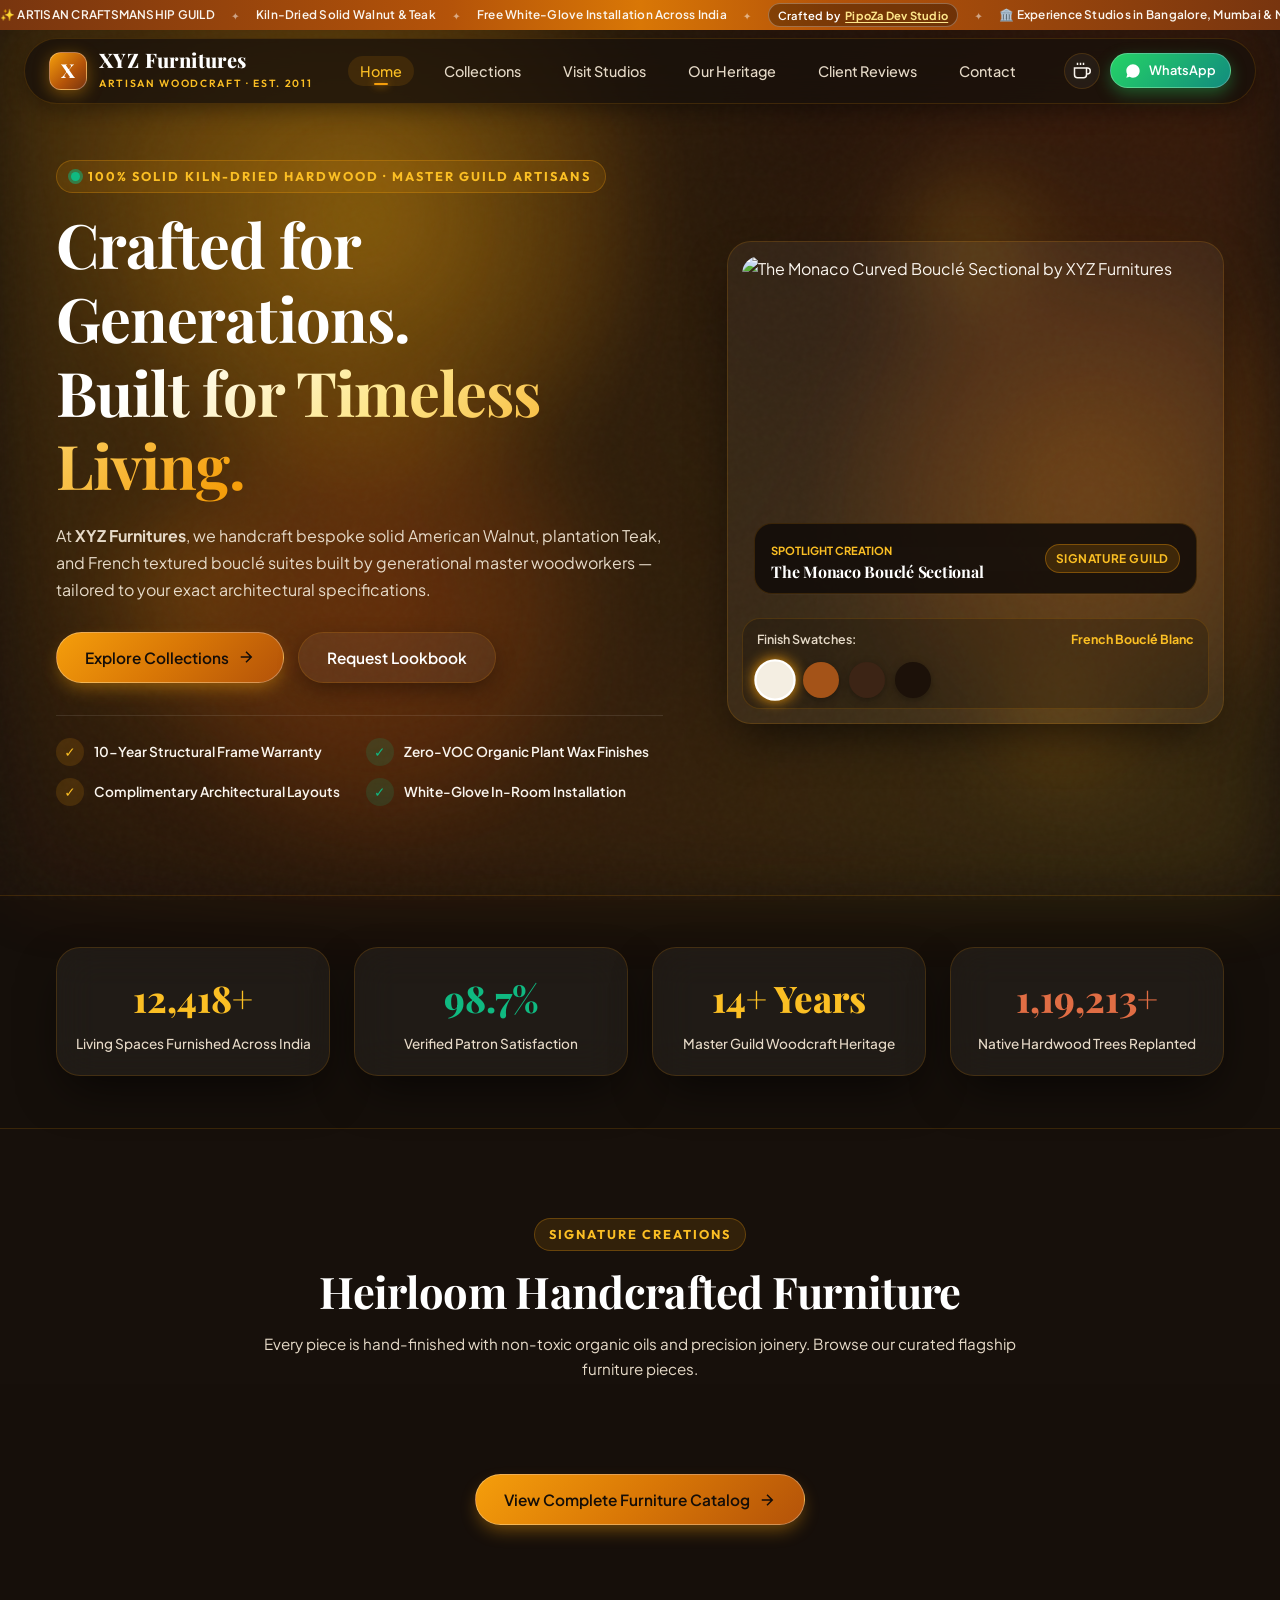
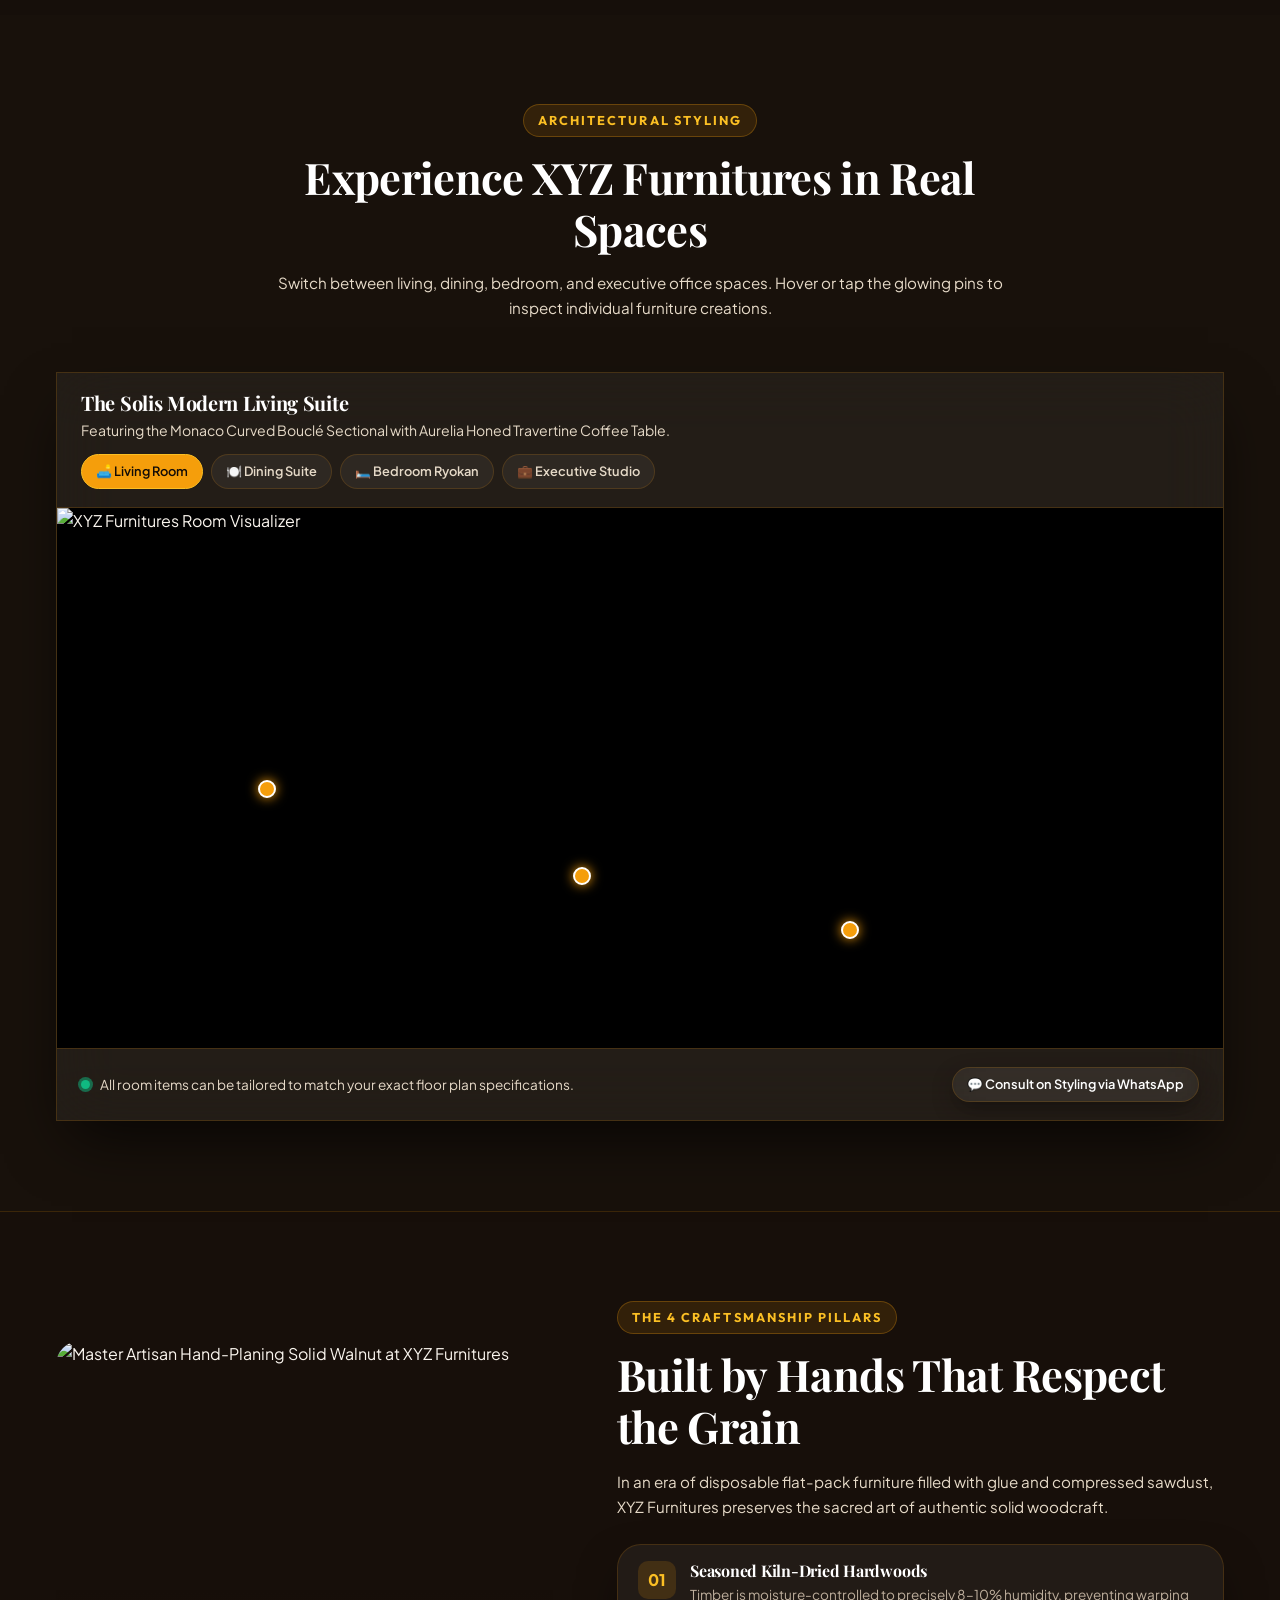
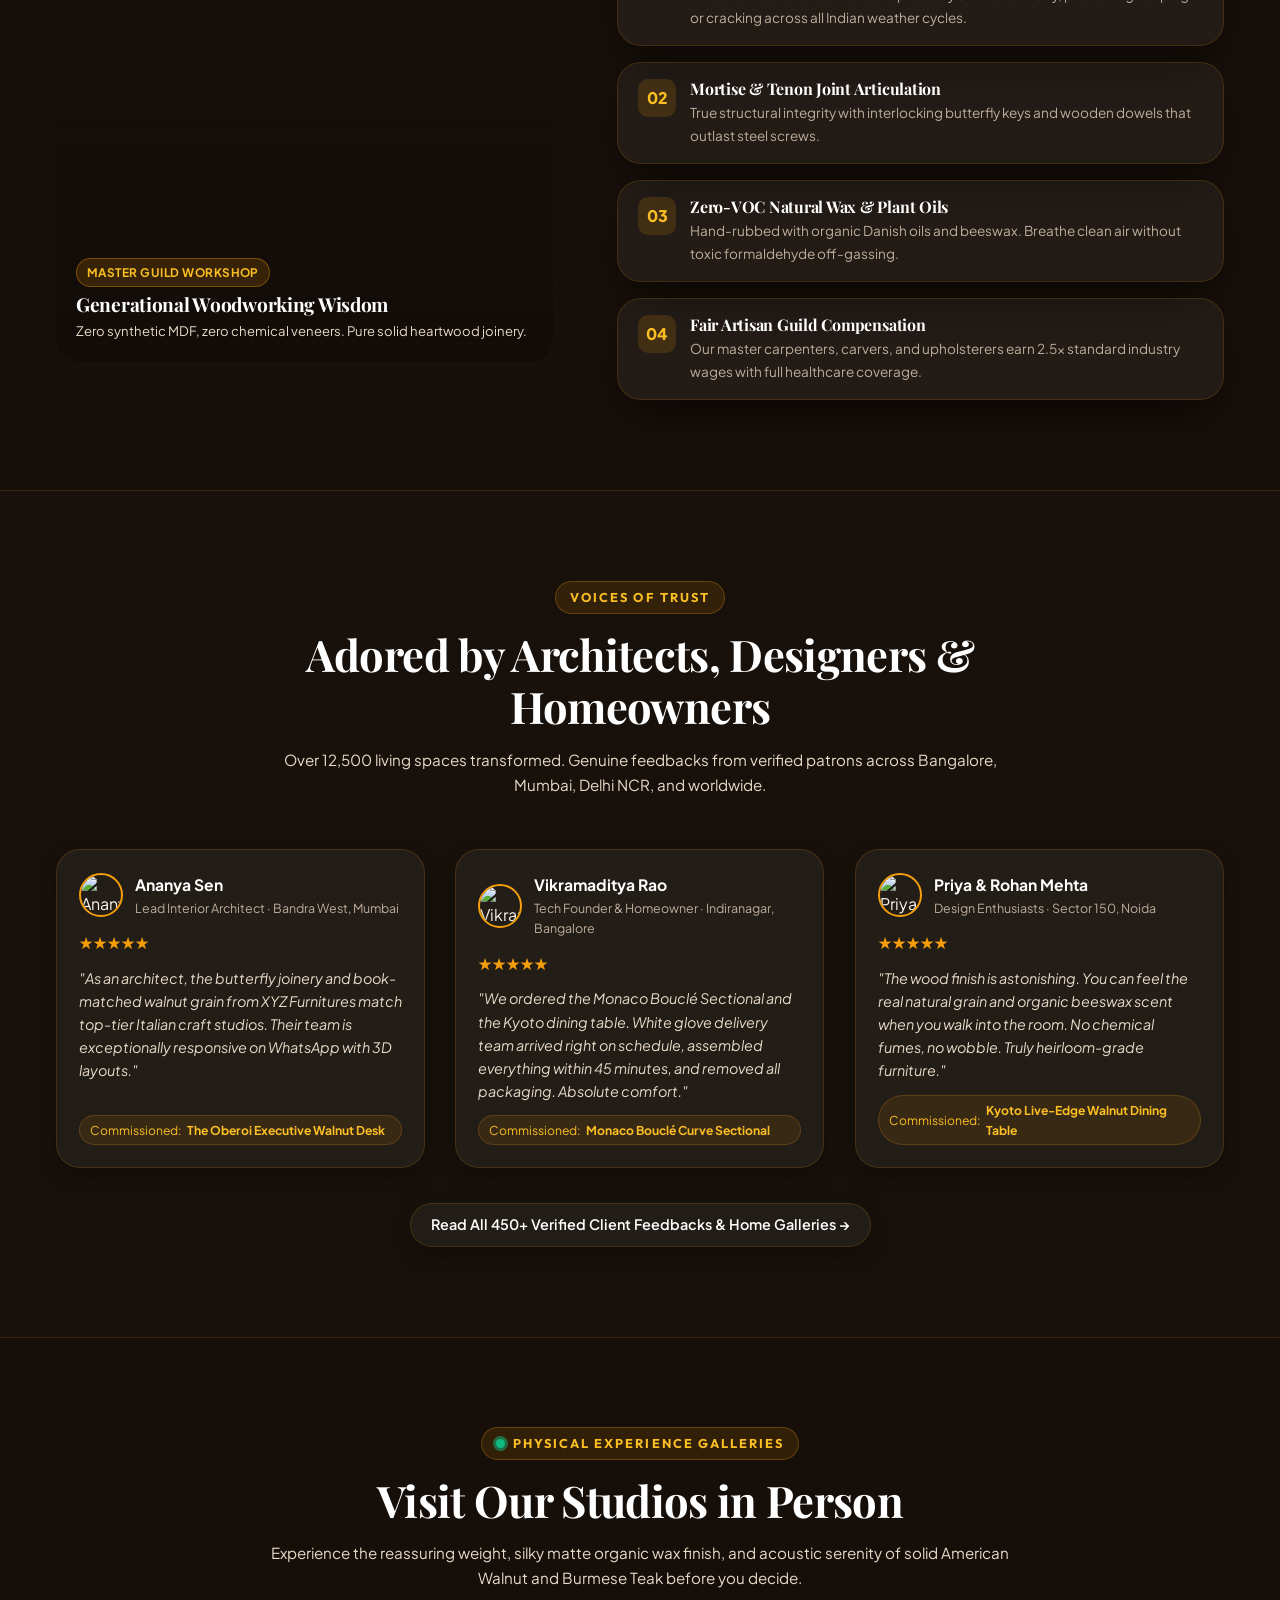
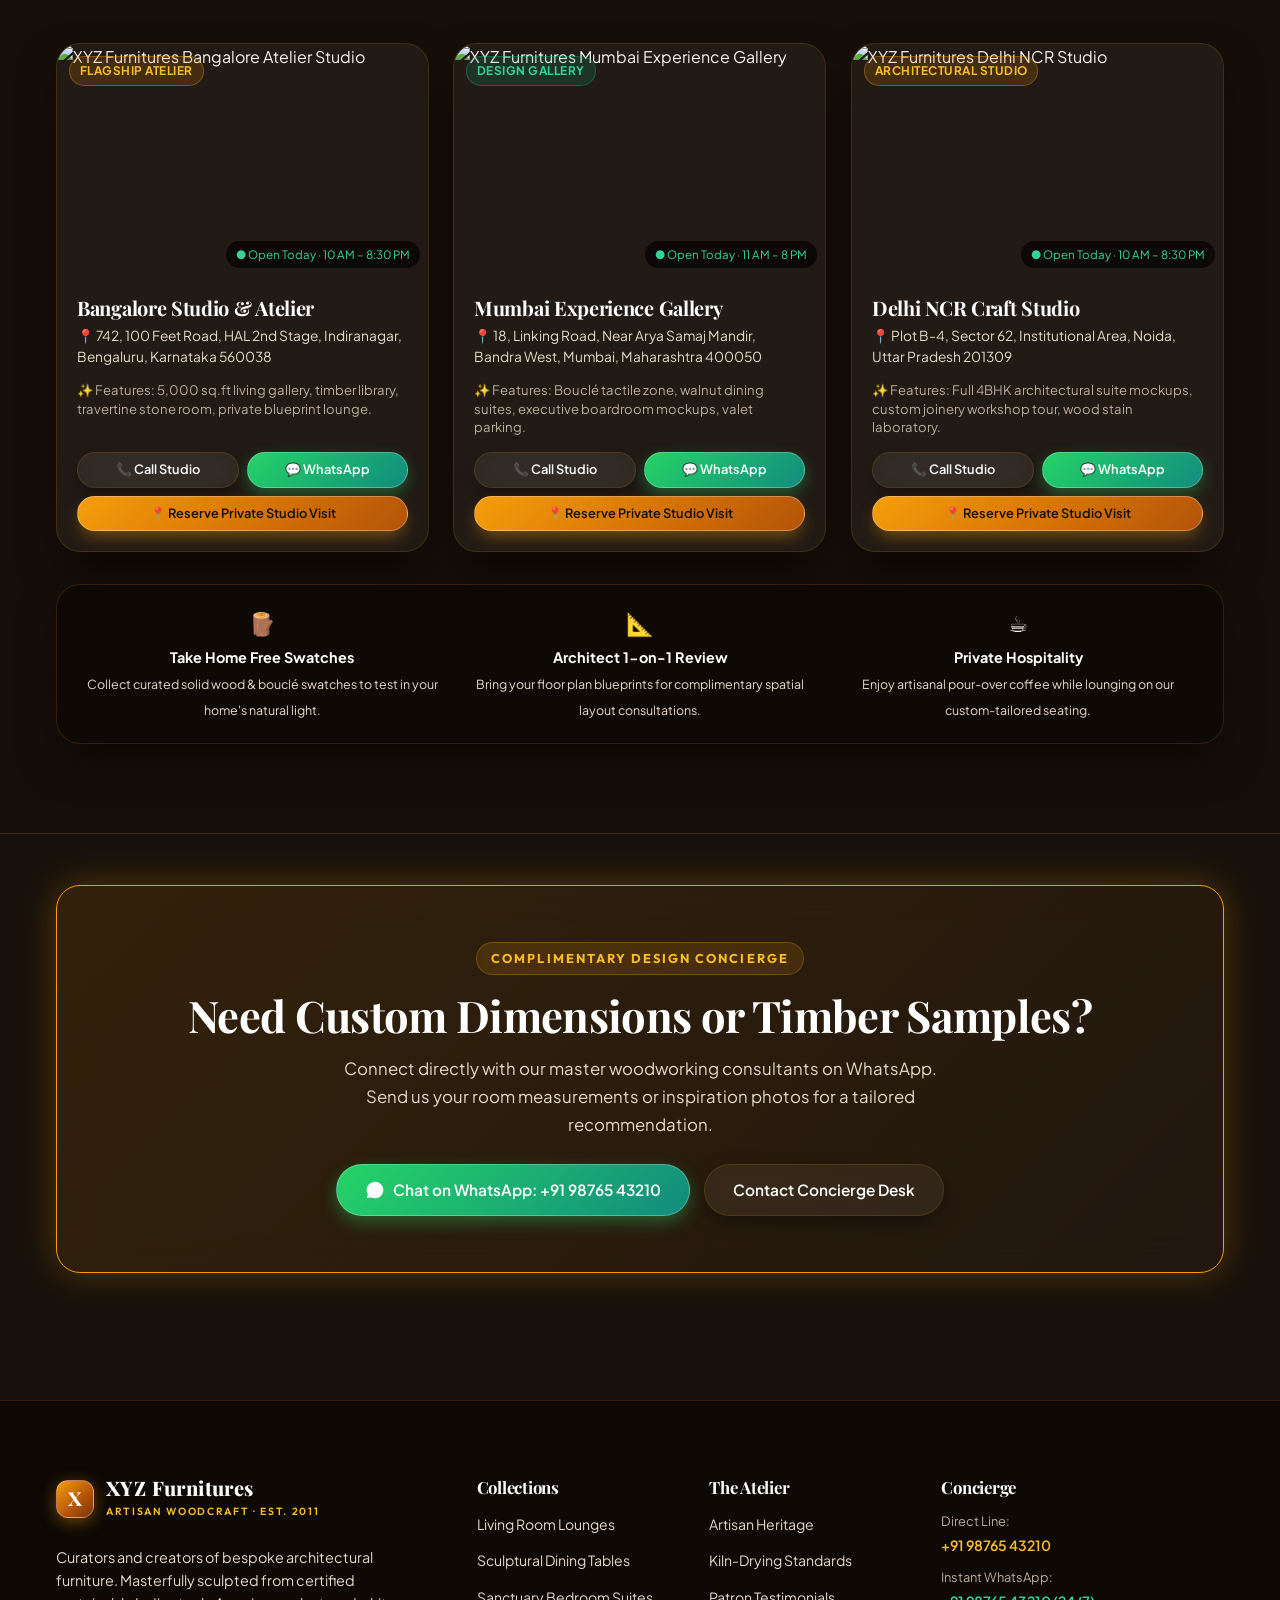
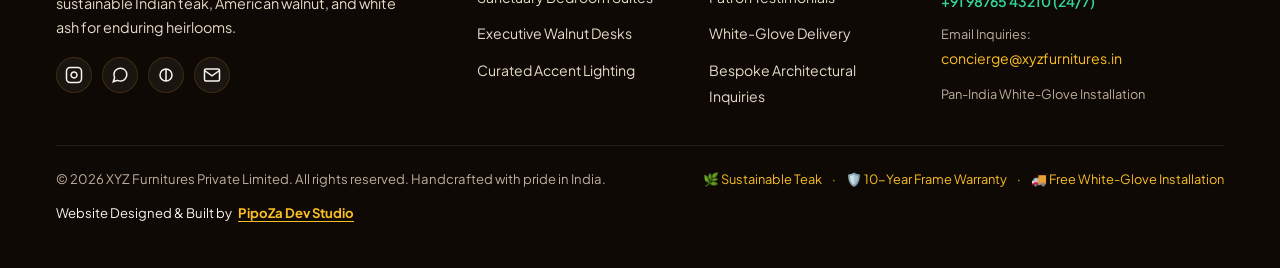
==== commit 846e40df: "Add files via upload" ====
--- a/index.html
+++ b/index.html
@@ -78,7 +78,7 @@
   <header class="navbar-wrapper">
     <nav class="navbar" aria-label="Main Navigation">
       <!-- Brand Logo -->
-      <a href="/home" class="brand-logo" aria-label="XYZ Furnitures Homepage">
+      <a href="index.html" class="brand-logo" aria-label="XYZ Furnitures Homepage">
         <div class="logo-symbol">X</div>
         <div class="brand-text">
           <span class="brand-name">XYZ Furnitures</span>
@@ -86,14 +86,14 @@
         </div>
       </a>
 
-      <!-- Desktop Nav Links (Clean URLs) -->
+      <!-- Desktop Nav Links -->
       <ul class="nav-links">
-        <li><a href="/home" class="nav-link active">Home</a></li>
-        <li><a href="/products" class="nav-link">Collections</a></li>
-        <li><a href="/experience-studios" class="nav-link">Visit Studios</a></li>
-        <li><a href="/about" class="nav-link">Our Heritage</a></li>
-        <li><a href="/reviews" class="nav-link">Client Reviews</a></li>
-        <li><a href="/contact" class="nav-link">Contact</a></li>
+        <li><a href="index.html" class="nav-link active">Home</a></li>
+        <li><a href="products.html" class="nav-link">Collections</a></li>
+        <li><a href="experience-studios.html" class="nav-link">Visit Studios</a></li>
+        <li><a href="about.html" class="nav-link">Our Heritage</a></li>
+        <li><a href="reviews.html" class="nav-link">Client Reviews</a></li>
+        <li><a href="contact.html" class="nav-link">Contact</a></li>
       </ul>
 
       <!-- Action Buttons -->
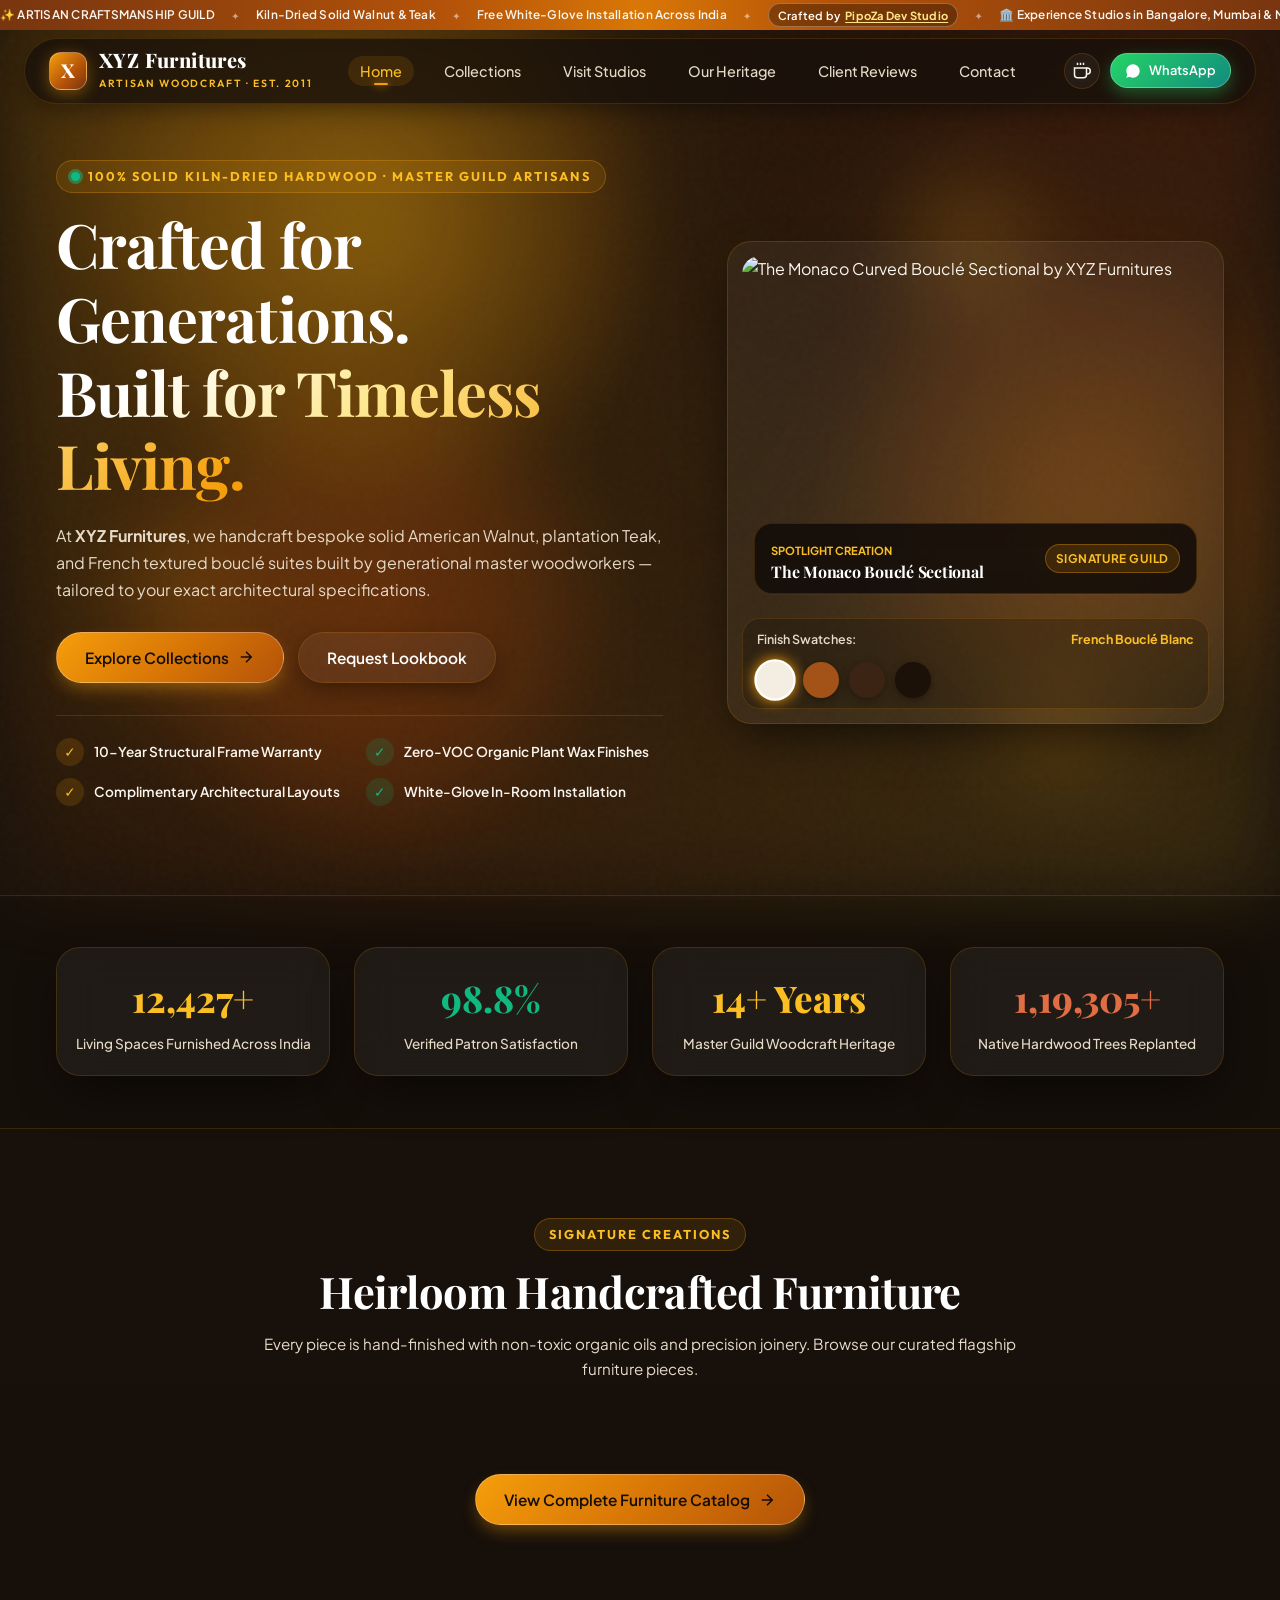
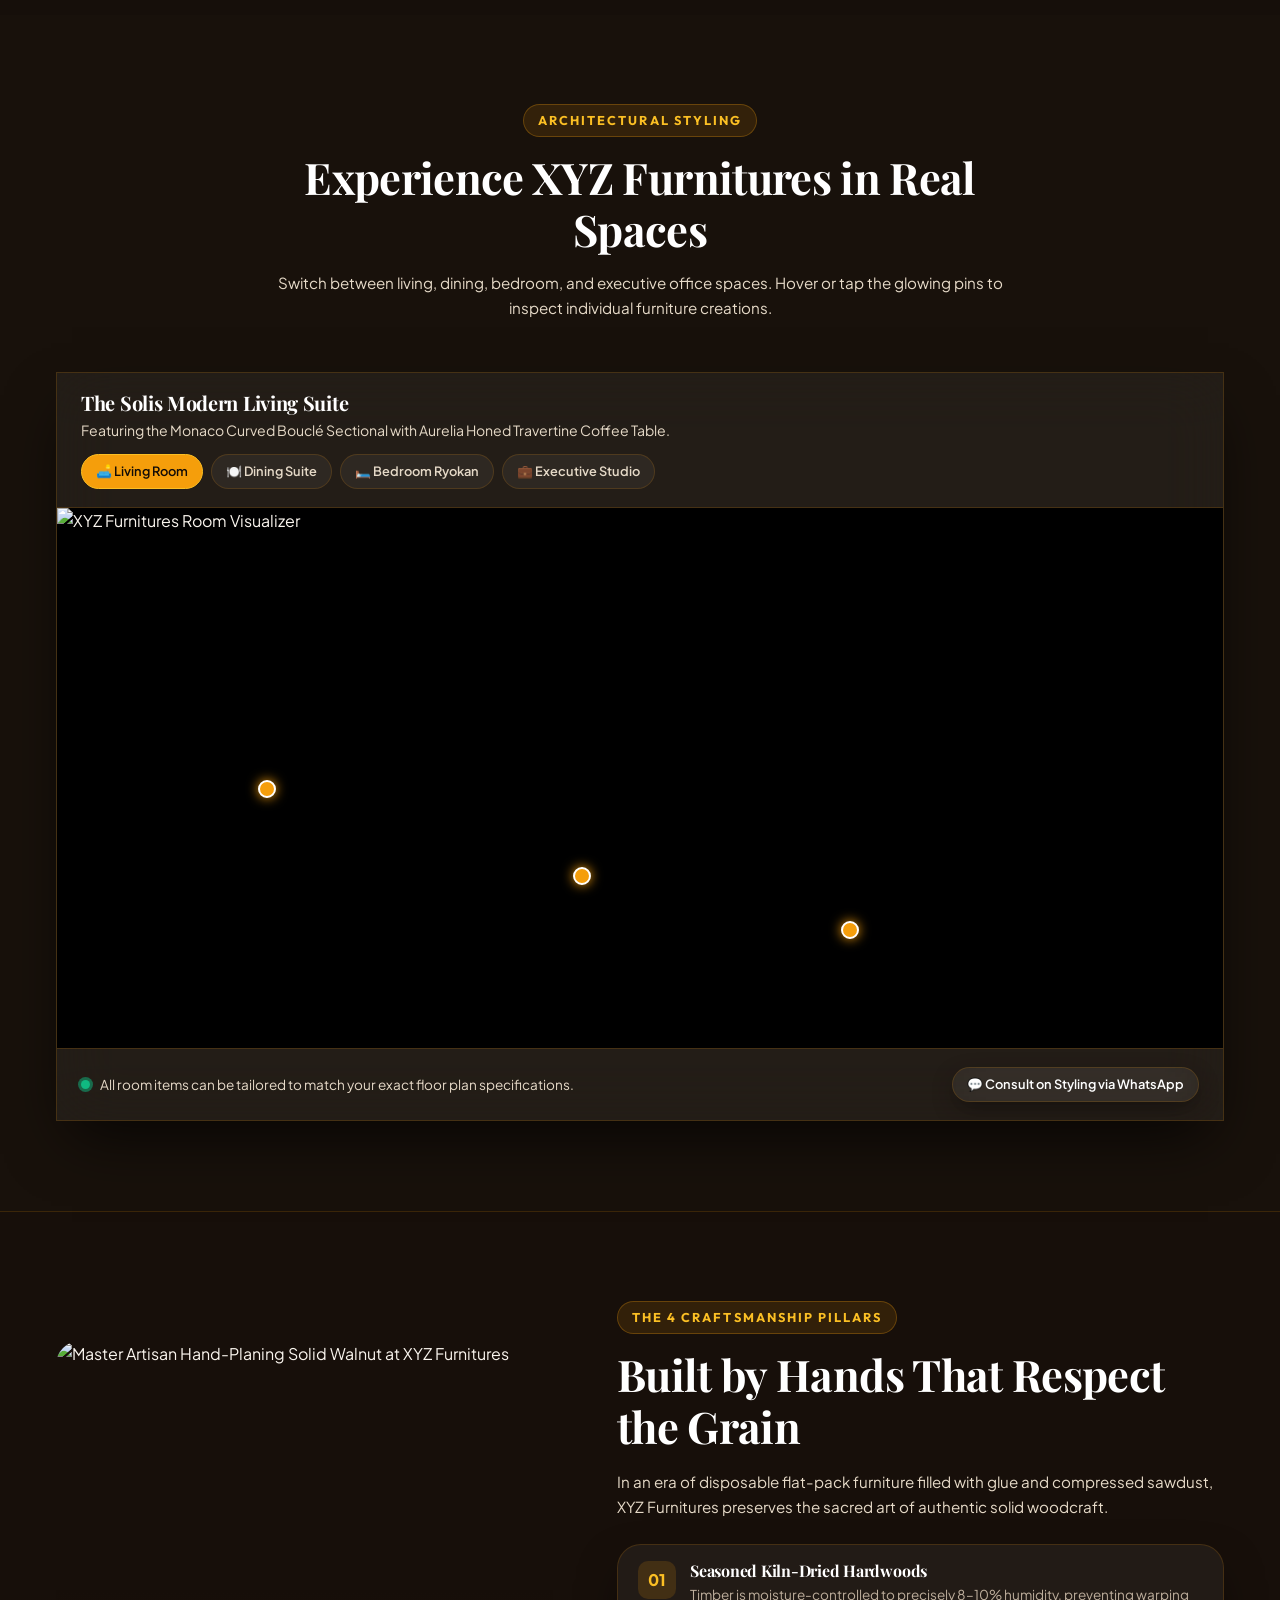
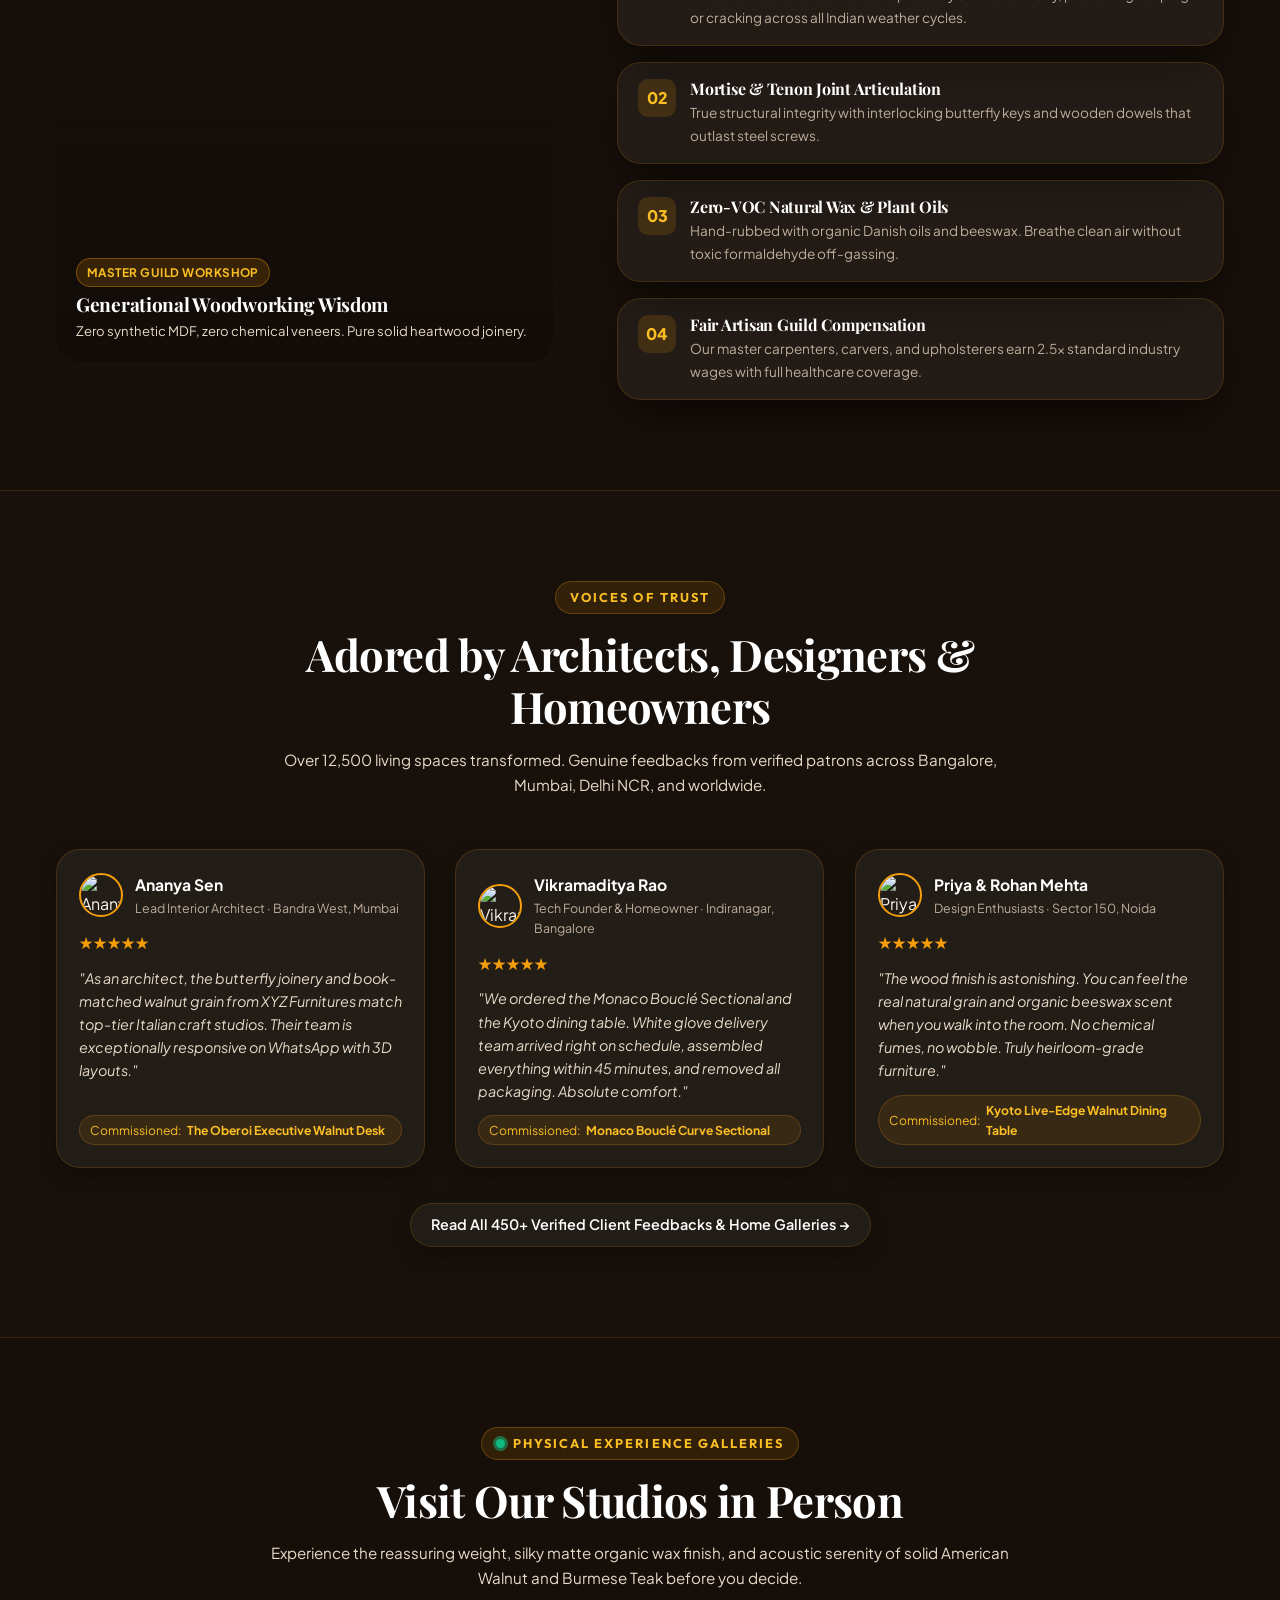
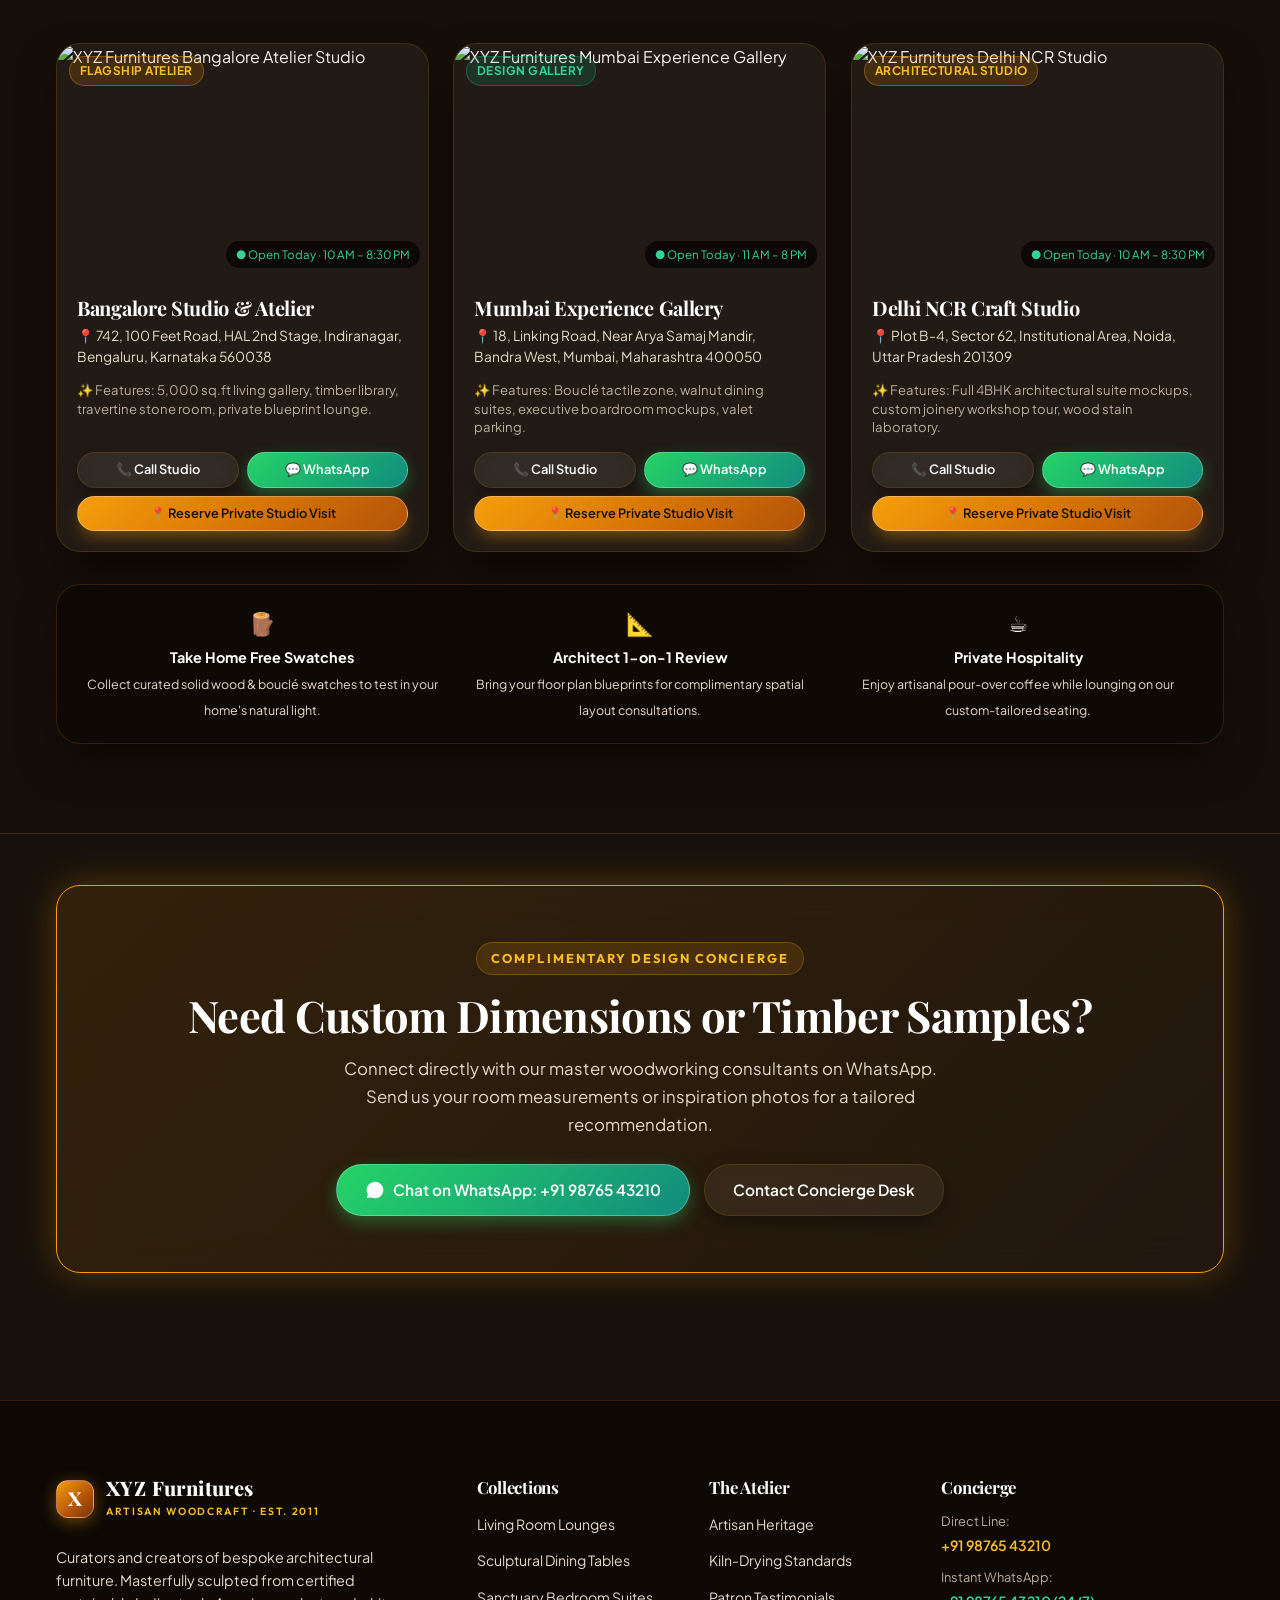
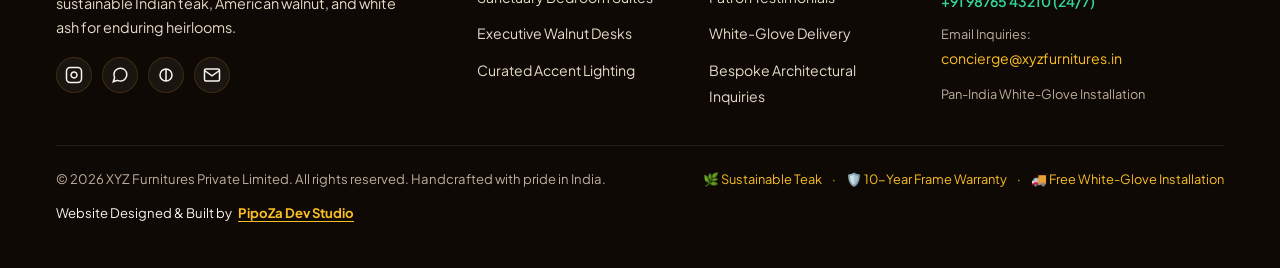
==== commit 115ee8d5: "Add files via upload" ====
--- a/index.html
+++ b/index.html
@@ -1,4 +1,4 @@
-<!DOCTYPE html>
+﻿<!DOCTYPE html>
 <html lang="en" data-theme="default">
 <head>
   <meta charset="UTF-8">
@@ -149,7 +149,7 @@
             </p>
 
             <div style="display: flex; gap: 14px; flex-wrap: wrap; margin-bottom: 32px;">
-              <a href="/products" class="btn btn-primary btn-lg">
+              <a href="products.html" class="btn btn-primary btn-lg">
                 Explore Collections
                 <svg width="18" height="18" viewBox="0 0 24 24" fill="none" stroke="currentColor" stroke-width="2"><path d="M5 12h14M12 5l7 7-7 7"/></svg>
               </a>
@@ -268,7 +268,7 @@
         </div>
 
         <div style="text-align: center; margin-top: 40px;" class="reveal-init">
-          <a href="/products" class="btn btn-primary btn-lg">
+          <a href="products.html" class="btn btn-primary btn-lg">
             View Complete Furniture Catalog
             <svg width="18" height="18" viewBox="0 0 24 24" fill="none" stroke="currentColor" stroke-width="2"><path d="M5 12h14M12 5l7 7-7 7"/></svg>
           </a>
@@ -475,7 +475,7 @@
         </div>
 
         <div style="text-align: center; margin-top: 36px;" class="reveal-init">
-          <a href="/reviews" class="btn btn-secondary">
+          <a href="reviews.html" class="btn btn-secondary">
             Read All 450+ Verified Client Feedbacks & Home Galleries →
           </a>
         </div>
@@ -532,7 +532,7 @@
                     💬 WhatsApp
                   </a>
                 </div>
-                <a href="/contact" class="btn btn-primary btn-sm" style="width: 100%; justify-content: center;">
+                <a href="contact.html" class="btn btn-primary btn-sm" style="width: 100%; justify-content: center;">
                   📍 Reserve Private Studio Visit
                 </a>
               </div>
@@ -572,7 +572,7 @@
                     💬 WhatsApp
                   </a>
                 </div>
-                <a href="/contact" class="btn btn-primary btn-sm" style="width: 100%; justify-content: center;">
+                <a href="contact.html" class="btn btn-primary btn-sm" style="width: 100%; justify-content: center;">
                   📍 Reserve Private Studio Visit
                 </a>
               </div>
@@ -612,7 +612,7 @@
                     💬 WhatsApp
                   </a>
                 </div>
-                <a href="/contact" class="btn btn-primary btn-sm" style="width: 100%; justify-content: center;">
+                <a href="contact.html" class="btn btn-primary btn-sm" style="width: 100%; justify-content: center;">
                   📍 Reserve Private Studio Visit
                 </a>
               </div>
@@ -661,7 +661,7 @@
               <svg width="20" height="20" viewBox="0 0 24 24" fill="currentColor"><path d="M12 2C6.477 2 2 6.477 2 12c0 1.891.524 3.662 1.438 5.178L2 22l4.981-1.398A9.957 9.957 0 0 0 12 22c5.523 0 10-4.477 10-10S17.523 2 12 2z"/></svg>
               Chat on WhatsApp: +91 98765 43210
             </a>
-            <a href="/contact" class="btn btn-secondary btn-lg">
+            <a href="contact.html" class="btn btn-secondary btn-lg">
               Contact Concierge Desk
             </a>
           </div>
@@ -678,7 +678,7 @@
       <div class="footer-grid">
         <!-- Col 1: Brand & Craft Philosophy -->
         <div class="footer-brand">
-          <a href="/home" class="brand-logo" style="margin-bottom: 14px; display: inline-flex;">
+          <a href="index.html" class="brand-logo" style="margin-bottom: 14px; display: inline-flex;">
             <div class="logo-symbol">X</div>
             <div class="brand-text">
               <span class="brand-name">XYZ Furnitures</span>
@@ -708,11 +708,11 @@
         <div>
           <h4 class="footer-col-title">Collections</h4>
           <ul class="footer-links-list">
-            <li><a href="/products" class="footer-link">Living Room Lounges</a></li>
-            <li><a href="/products" class="footer-link">Sculptural Dining Tables</a></li>
-            <li><a href="/products" class="footer-link">Sanctuary Bedroom Suites</a></li>
-            <li><a href="/products" class="footer-link">Executive Walnut Desks</a></li>
-            <li><a href="/products" class="footer-link">Curated Accent Lighting</a></li>
+            <li><a href="products.html" class="footer-link">Living Room Lounges</a></li>
+            <li><a href="products.html" class="footer-link">Sculptural Dining Tables</a></li>
+            <li><a href="products.html" class="footer-link">Sanctuary Bedroom Suites</a></li>
+            <li><a href="products.html" class="footer-link">Executive Walnut Desks</a></li>
+            <li><a href="products.html" class="footer-link">Curated Accent Lighting</a></li>
           </ul>
         </div>
 
@@ -720,11 +720,11 @@
         <div>
           <h4 class="footer-col-title">The Atelier</h4>
           <ul class="footer-links-list">
-            <li><a href="/about" class="footer-link">Artisan Heritage</a></li>
-            <li><a href="/about" class="footer-link">Kiln-Drying Standards</a></li>
-            <li><a href="/reviews" class="footer-link">Patron Testimonials</a></li>
-            <li><a href="/contact" class="footer-link">White-Glove Delivery</a></li>
-            <li><a href="/contact" class="footer-link">Bespoke Architectural Inquiries</a></li>
+            <li><a href="about.html" class="footer-link">Artisan Heritage</a></li>
+            <li><a href="about.html" class="footer-link">Kiln-Drying Standards</a></li>
+            <li><a href="reviews.html" class="footer-link">Patron Testimonials</a></li>
+            <li><a href="contact.html" class="footer-link">White-Glove Delivery</a></li>
+            <li><a href="contact.html" class="footer-link">Bespoke Architectural Inquiries</a></li>
           </ul>
         </div>
 
@@ -777,7 +777,7 @@
   <div class="mobile-nav-drawer" role="dialog" aria-modal="true" aria-label="Mobile Navigation">
     <div class="mobile-drawer-content">
       <div style="display: flex; justify-content: space-between; align-items: center;">
-        <a href="/home" class="brand-logo">
+        <a href="index.html" class="brand-logo">
           <div class="logo-symbol">X</div>
           <span class="brand-name" style="font-size: 1.15rem;">XYZ Furnitures</span>
         </a>
@@ -787,12 +787,12 @@
       </div>
 
       <div class="mobile-drawer-links">
-        <a href="/home" class="mobile-drawer-link active">Home</a>
-        <a href="/products" class="mobile-drawer-link">Collections Catalog</a>
-        <a href="/experience-studios" class="mobile-drawer-link">Visit Physical Studios</a>
-        <a href="/about" class="mobile-drawer-link">Our Heritage & Story</a>
-        <a href="/reviews" class="mobile-drawer-link">Client Reviews & Photos</a>
-        <a href="/contact" class="mobile-drawer-link">Contact & Inquiries</a>
+        <a href="index.html" class="mobile-drawer-link active">Home</a>
+        <a href="products.html" class="mobile-drawer-link">Collections Catalog</a>
+        <a href="experience-studios.html" class="mobile-drawer-link">Visit Physical Studios</a>
+        <a href="about.html" class="mobile-drawer-link">Our Heritage & Story</a>
+        <a href="reviews.html" class="mobile-drawer-link">Client Reviews & Photos</a>
+        <a href="contact.html" class="mobile-drawer-link">Contact & Inquiries</a>
       </div>
 
       <div style="margin-top: auto; display: flex; flex-direction: column; gap: 12px;">
@@ -821,15 +821,15 @@
       <svg viewBox="0 0 24 24" fill="none" stroke="currentColor" stroke-width="2"><path d="M22 16.92v3a2 2 0 0 1-2.18 2 19.79 19.79 0 0 1-8.63-3.07 19.5 19.5 0 0 1-6-6 19.79 19.79 0 0 1-3.07-8.67A2 2 0 0 1 4.11 2h3a2 2 0 0 1 2 1.72 12.84 12.84 0 0 0 .7 2.81 2 2 0 0 1-.45 2.11L8.09 9.91a16 16 0 0 0 6 6l1.27-1.27a2 2 0 0 1 2.11-.45 12.84 12.84 0 0 0 2.81.7A2 2 0 0 1 22 16.92z"/></svg>
       <span>Call Desk</span>
     </a>
-    <a href="/experience-studios" class="dock-item" aria-label="Experience Studios">
+    <a href="experience-studios.html" class="dock-item" aria-label="Experience Studios">
       <svg viewBox="0 0 24 24" fill="none" stroke="currentColor" stroke-width="2"><path d="M3 9l9-7 9 7v11a2 2 0 0 1-2 2H5a2 2 0 0 1-2-2z"/><polyline points="9 22 9 12 15 12 15 22"/></svg>
       <span>Studios</span>
     </a>
-    <a href="/products" class="dock-item" aria-label="Catalog">
+    <a href="products.html" class="dock-item" aria-label="Catalog">
       <svg viewBox="0 0 24 24" fill="none" stroke="currentColor" stroke-width="2"><rect x="3" y="3" width="7" height="7"/><rect x="14" y="3" width="7" height="7"/><rect x="14" y="14" width="7" height="7"/><rect x="3" y="14" width="7" height="7"/></svg>
       <span>Catalog</span>
     </a>
-    <a href="/contact" class="dock-item" aria-label="Contact">
+    <a href="contact.html" class="dock-item" aria-label="Contact">
       <svg viewBox="0 0 24 24" fill="none" stroke="currentColor" stroke-width="2"><path d="M21 10c0 7-9 13-9 13s-9-6-9-13a9 9 0 0 1 18 0z"/><circle cx="12" cy="10" r="3"/></svg>
       <span>Contact</span>
     </a>
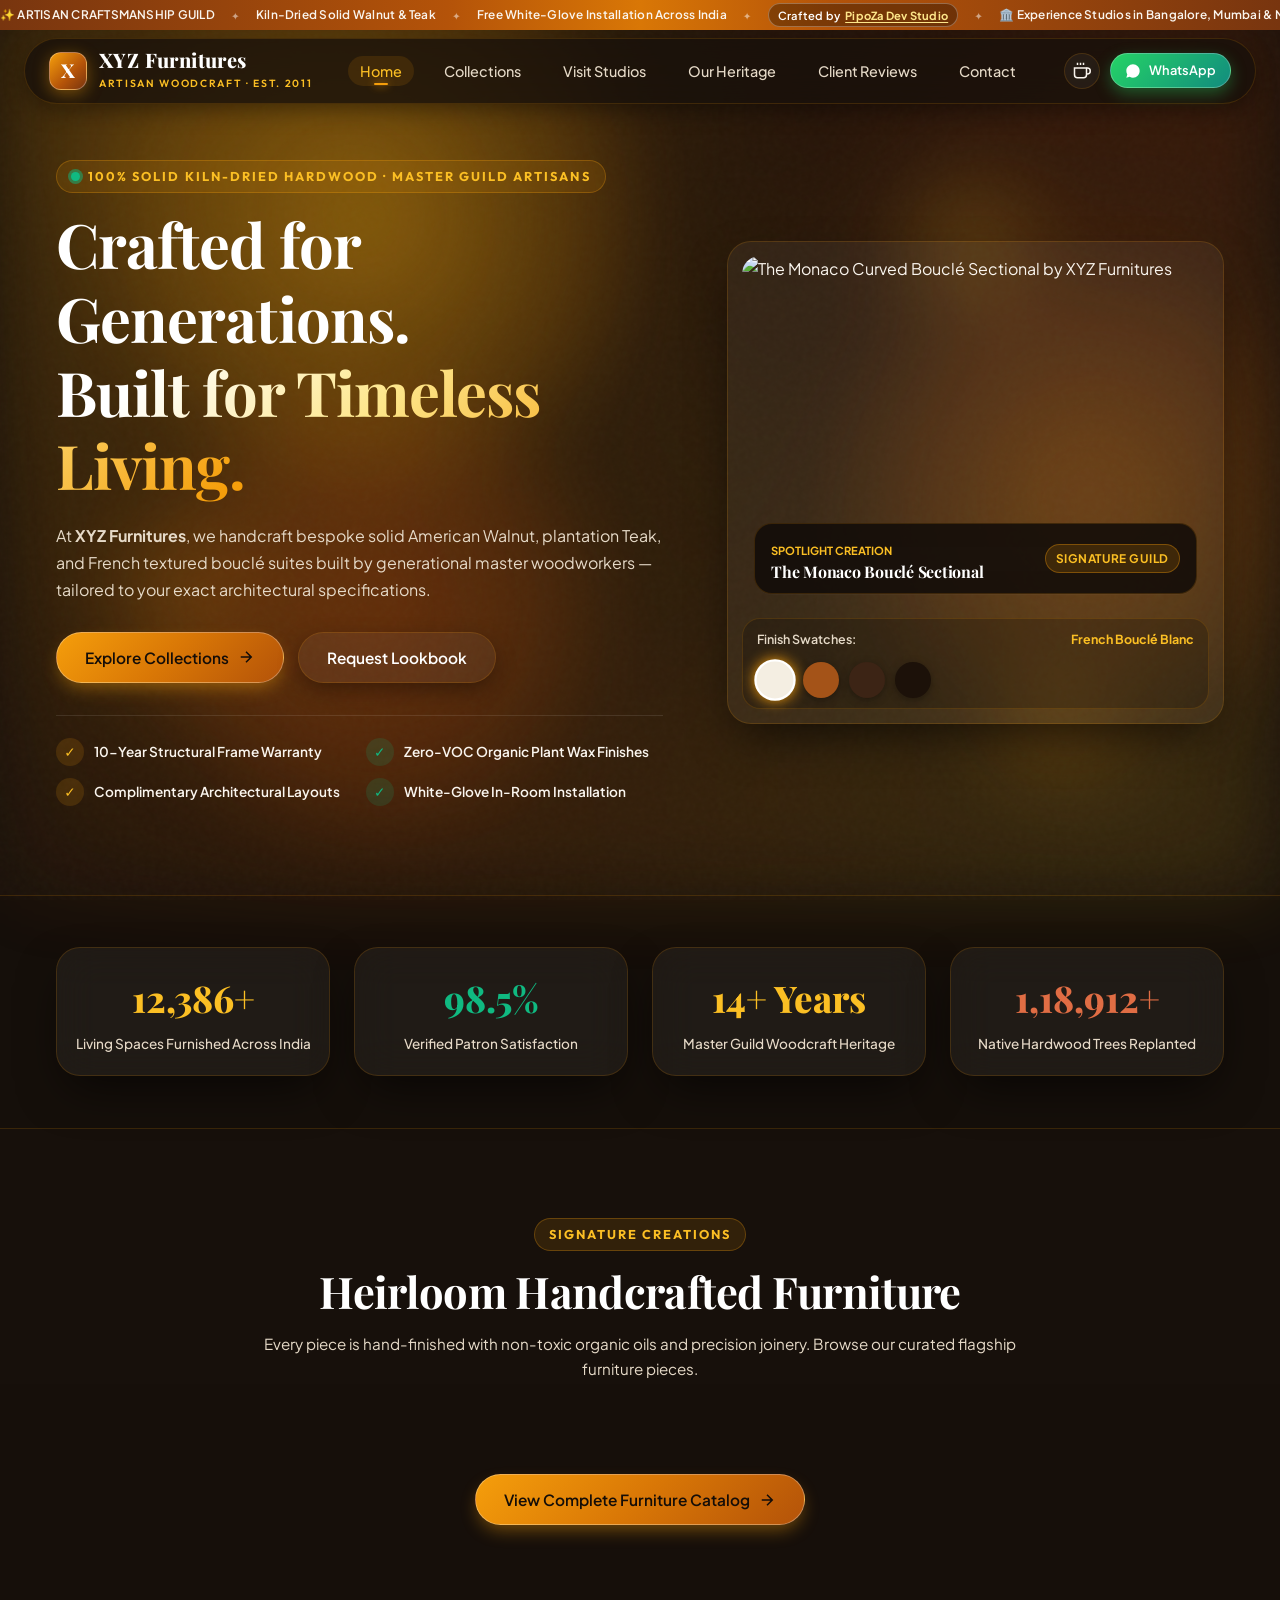
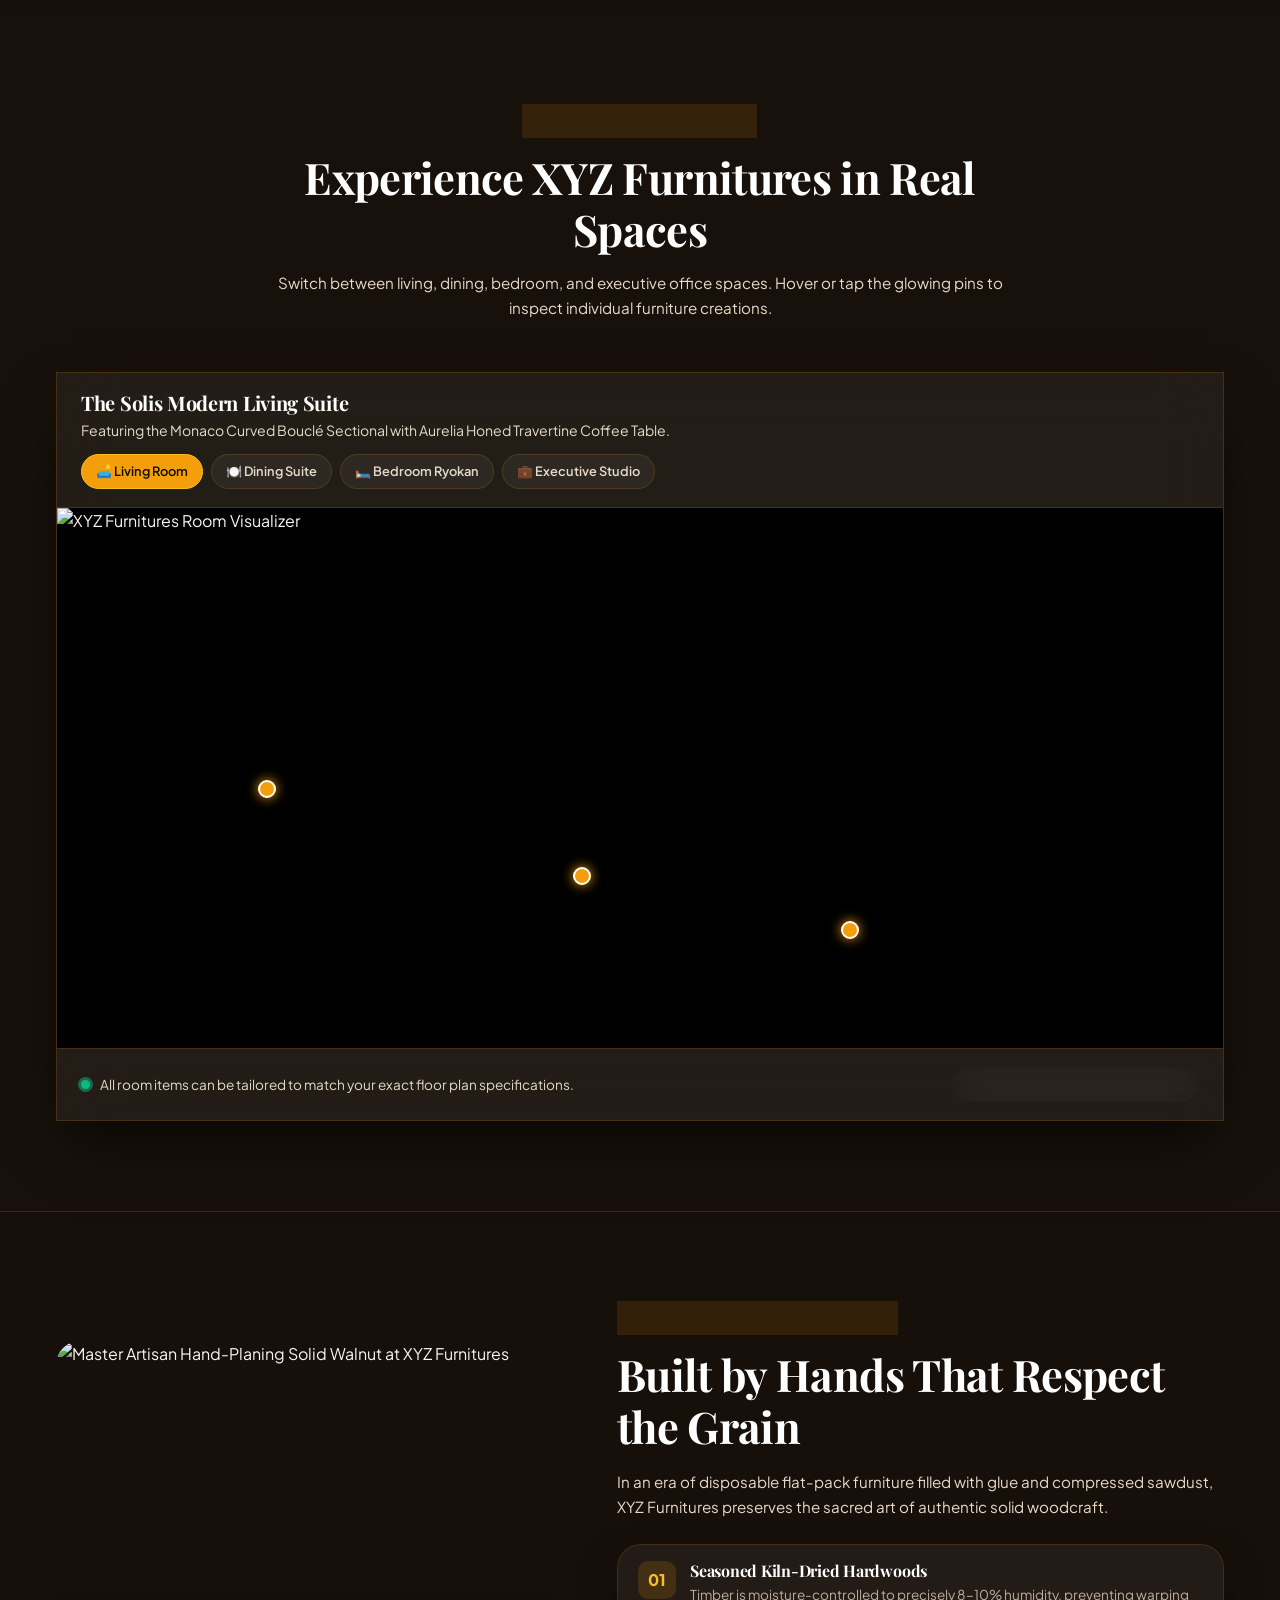
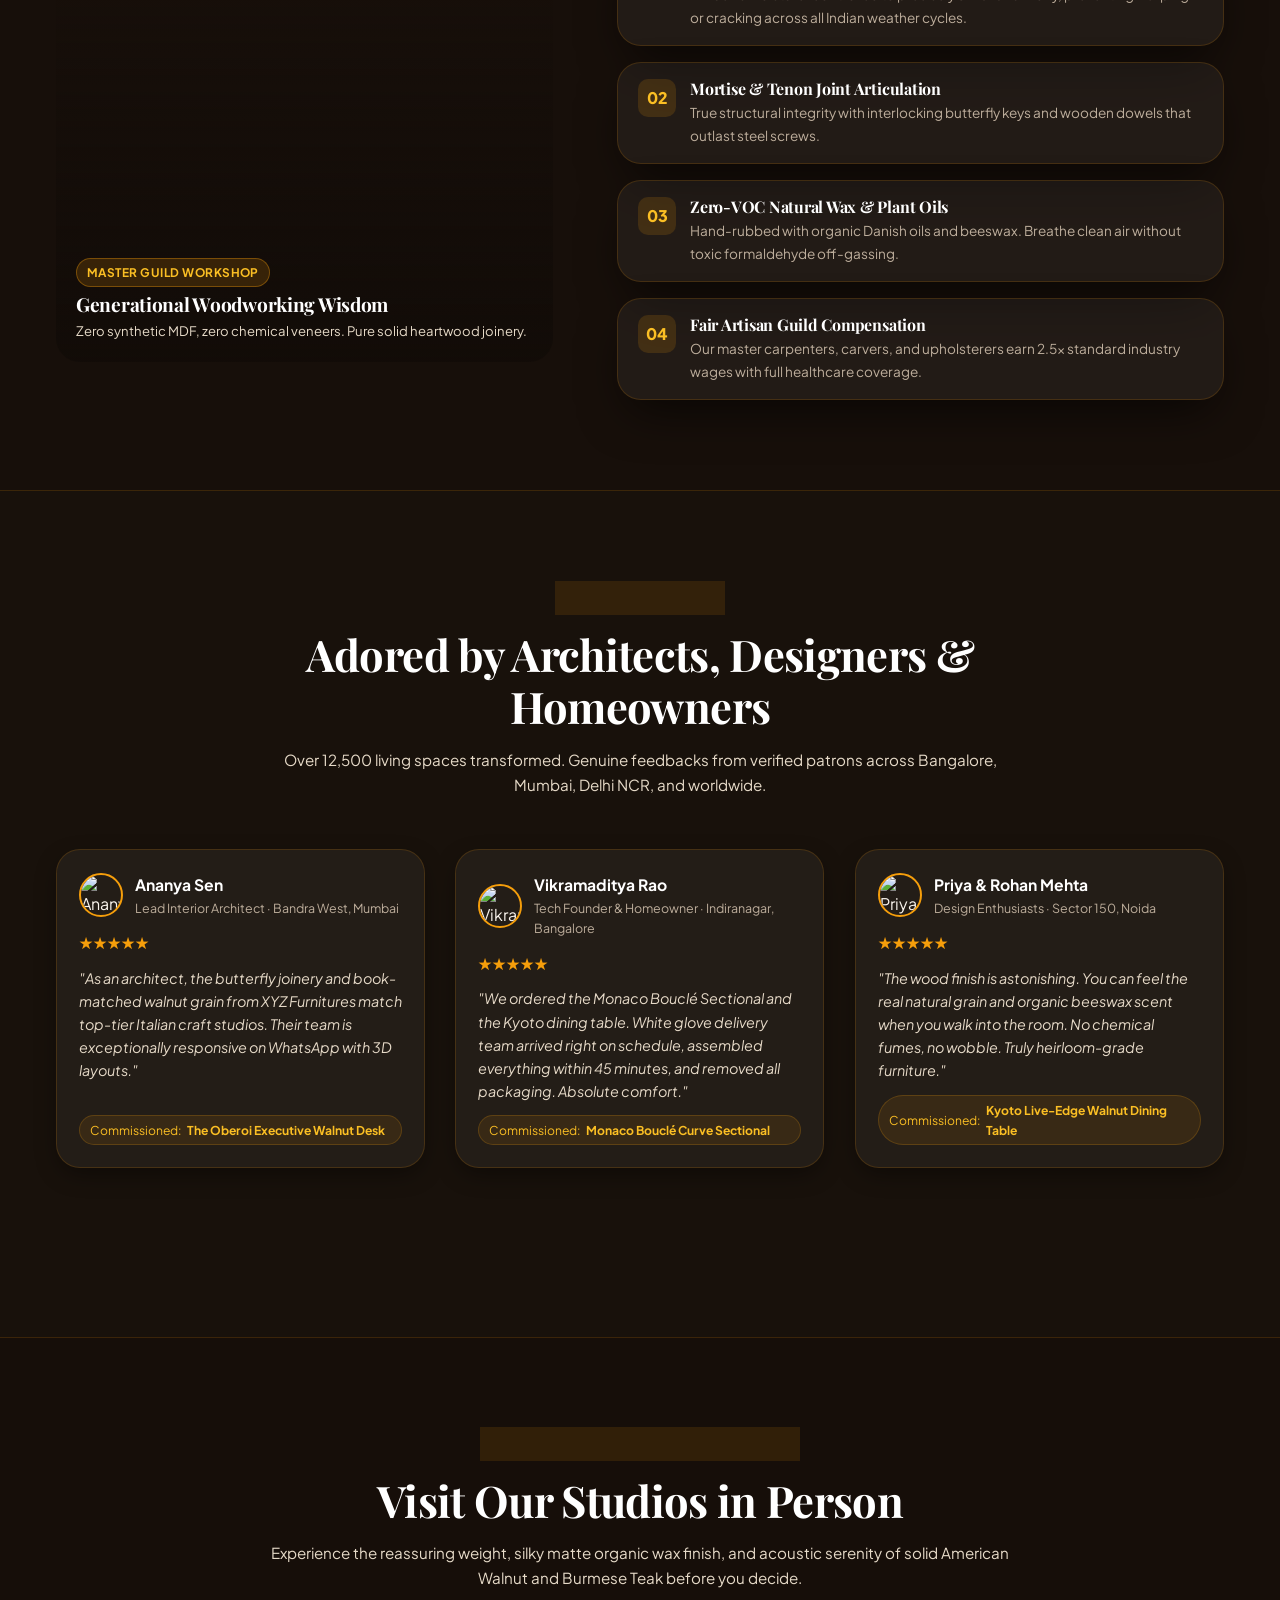
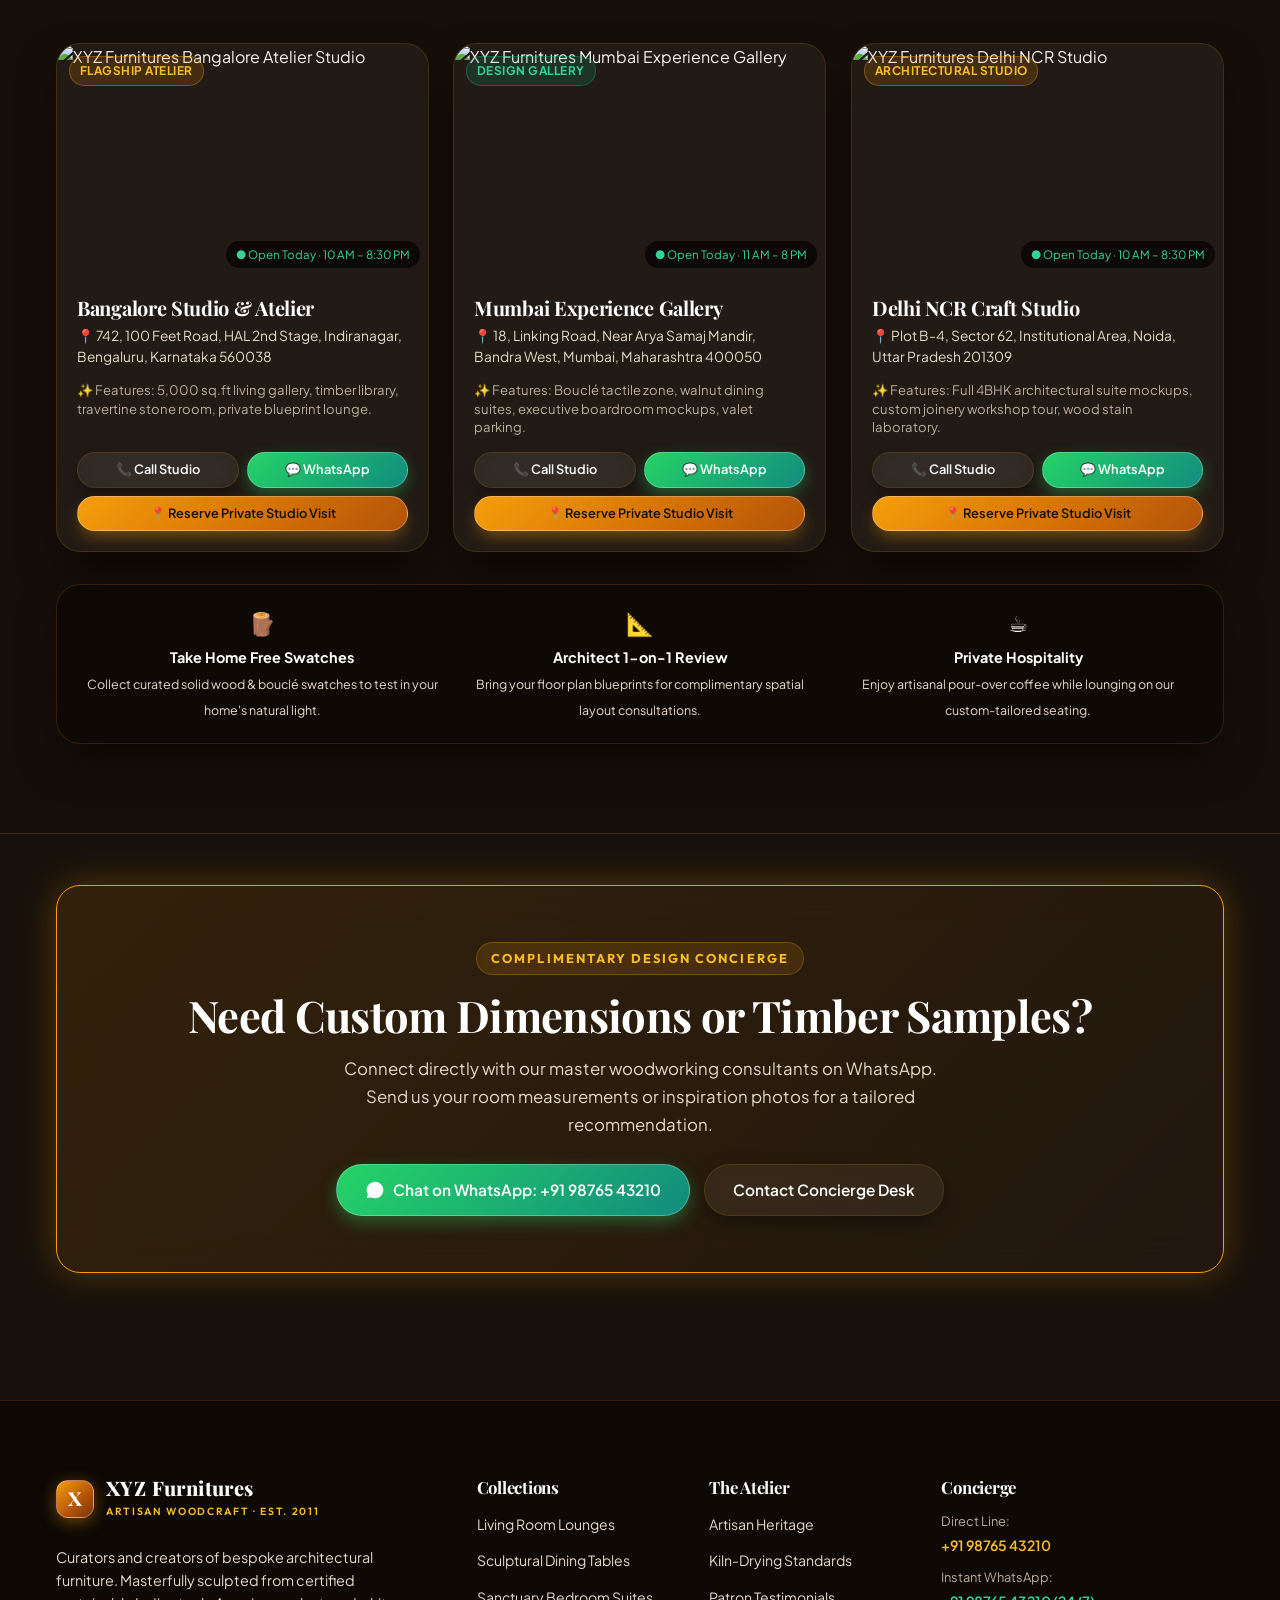
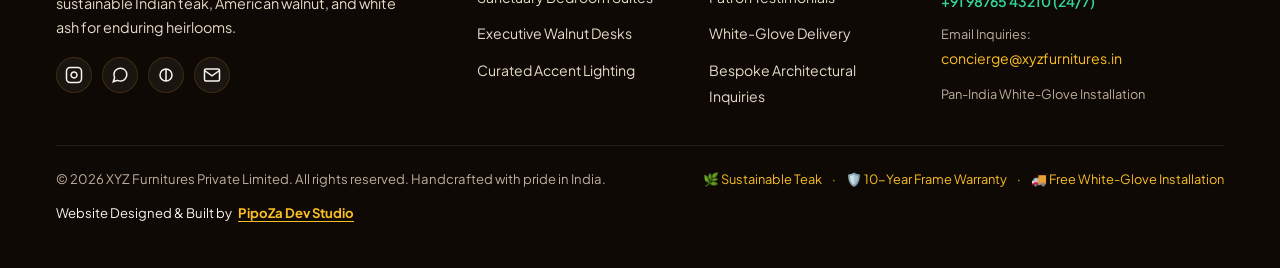
==== commit 08cf53fe: "Add files via upload" ====
--- a/index.html
+++ b/index.html
@@ -16,11 +16,53 @@
   <link rel="stylesheet" href="animations.css">
   <link rel="stylesheet" href="responsive.css">
 
-  <!-- Immediate Theme Initializer to Prevent Flash of Unstyled Content -->
+      <!-- Immediate Theme & Clean URL Initializer (Eliminates Flash & Cleans URL Bar to /index, /products) -->
   <script>
     (function() {
-      const savedTheme = localStorage.getItem('xyz-theme') || 'default';
-      document.documentElement.setAttribute('data-theme', savedTheme);
+      try {
+        const savedTheme = localStorage.getItem('xyz-theme') || 'default';
+        document.documentElement.setAttribute('data-theme', savedTheme);
+
+        if (window.location.protocol.startsWith('http')) {
+          const pathname = window.location.pathname;
+
+          let baseDir = '/';
+          if (window.location.hostname.endsWith('github.io')) {
+            const parts = pathname.split('/').filter(Boolean);
+            const userDomainPrefix = window.location.hostname.split('.')[0];
+            if (parts.length > 0 && parts[0] !== userDomainPrefix) {
+              baseDir = '/' + parts[0] + '/';
+            }
+          } else {
+            const knownPages = ['index', 'home', 'products', 'product-detail', 'experience-studios', 'about', 'reviews', 'contact'];
+            const cleanPath = pathname.replace(/\/+$/, '');
+            const lastSlash = cleanPath.lastIndexOf('/');
+            const lastSegment = (lastSlash !== -1) ? cleanPath.substring(lastSlash + 1) : cleanPath;
+            const cleanSegment = lastSegment.replace(/\.html$/, '');
+
+            if (knownPages.includes(cleanSegment)) {
+              baseDir = (lastSlash !== -1) ? cleanPath.substring(0, lastSlash + 1) : '/';
+            } else {
+              baseDir = cleanPath ? (cleanPath + '/') : '/';
+            }
+          }
+
+          const cleanPath = pathname.replace(/\/+$/, '');
+          const lastSlash = cleanPath.lastIndexOf('/');
+          const lastSegment = (lastSlash !== -1) ? cleanPath.substring(lastSlash + 1) : cleanPath;
+          const cleanSegment = lastSegment.replace(/\.html$/, '');
+
+          let pageSlug = 'index';
+          if (['products', 'product-detail', 'experience-studios', 'about', 'reviews', 'contact'].includes(cleanSegment)) {
+            pageSlug = cleanSegment;
+          }
+
+          const targetUrl = baseDir + pageSlug;
+          if (pathname !== targetUrl) {
+            window.history.replaceState(null, '', targetUrl + window.location.search + window.location.hash);
+          }
+        }
+      } catch (e) {}
     })();
   </script>
 </head>
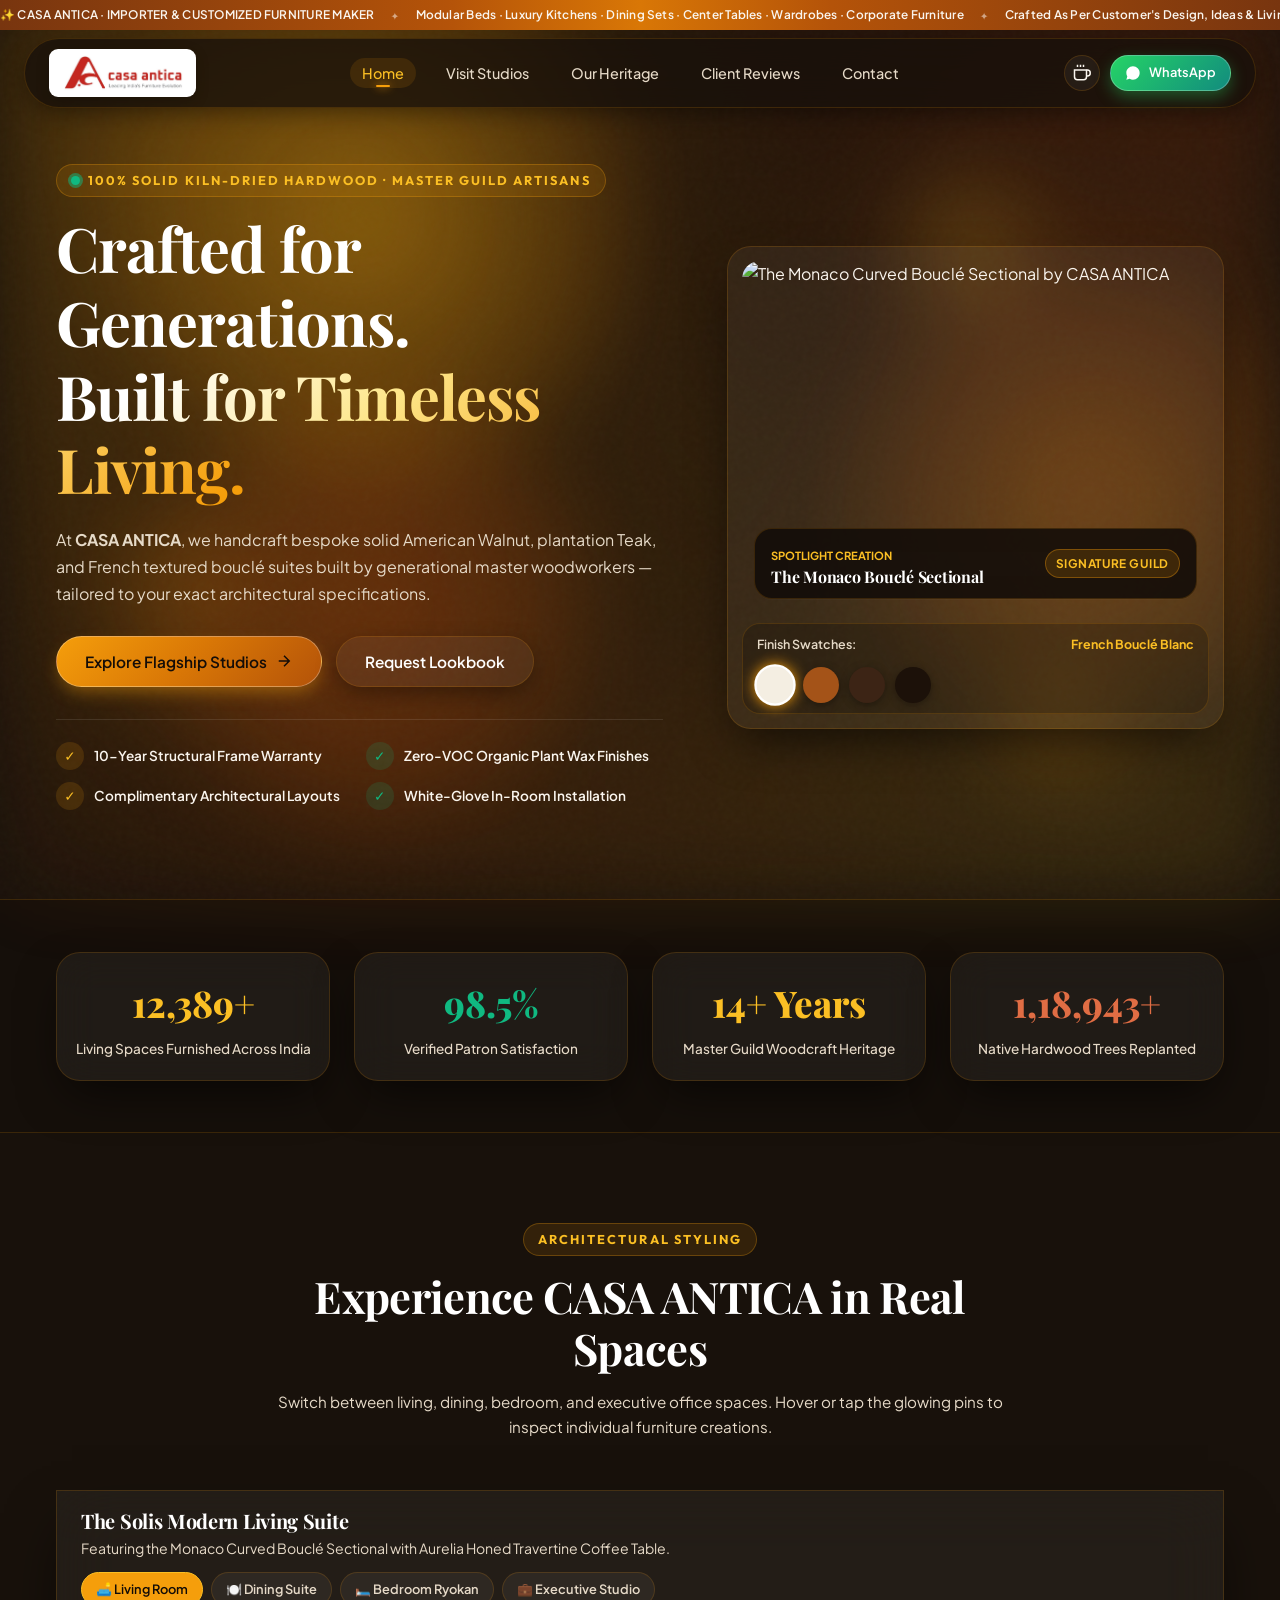
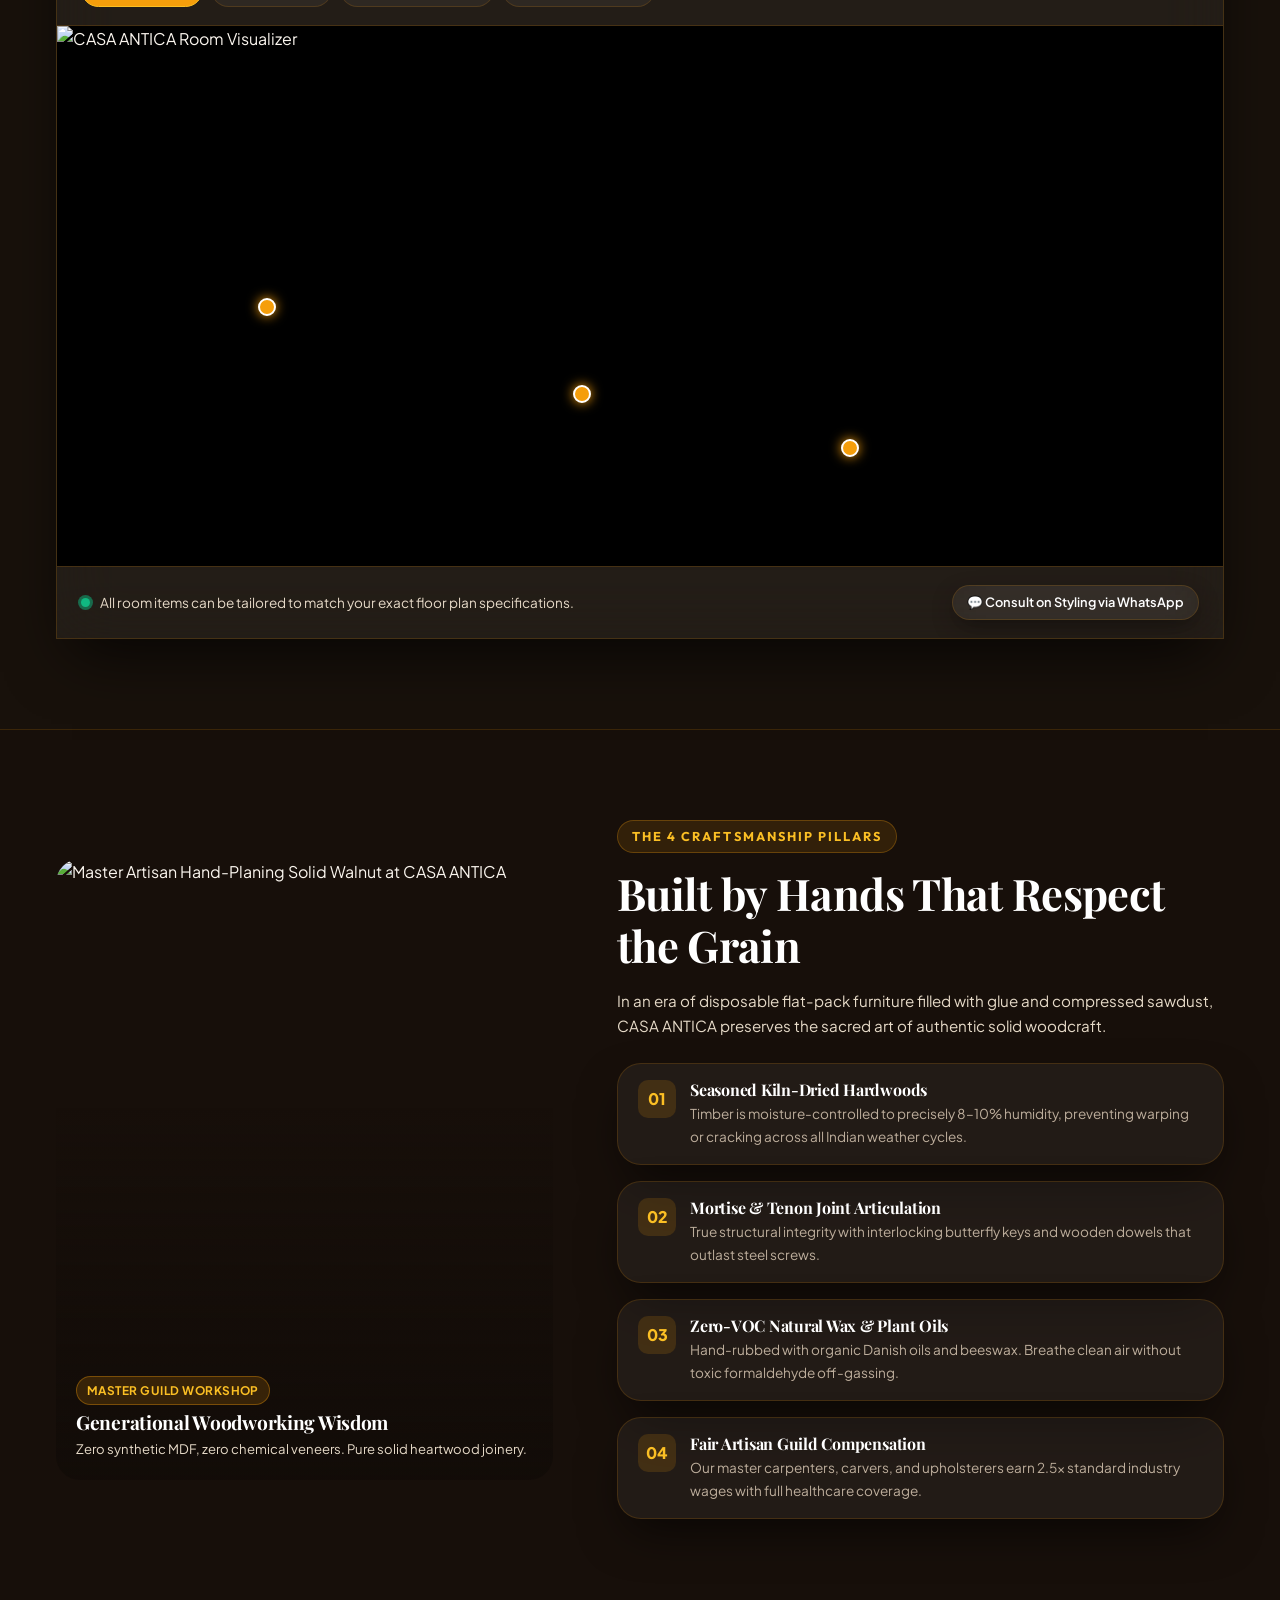
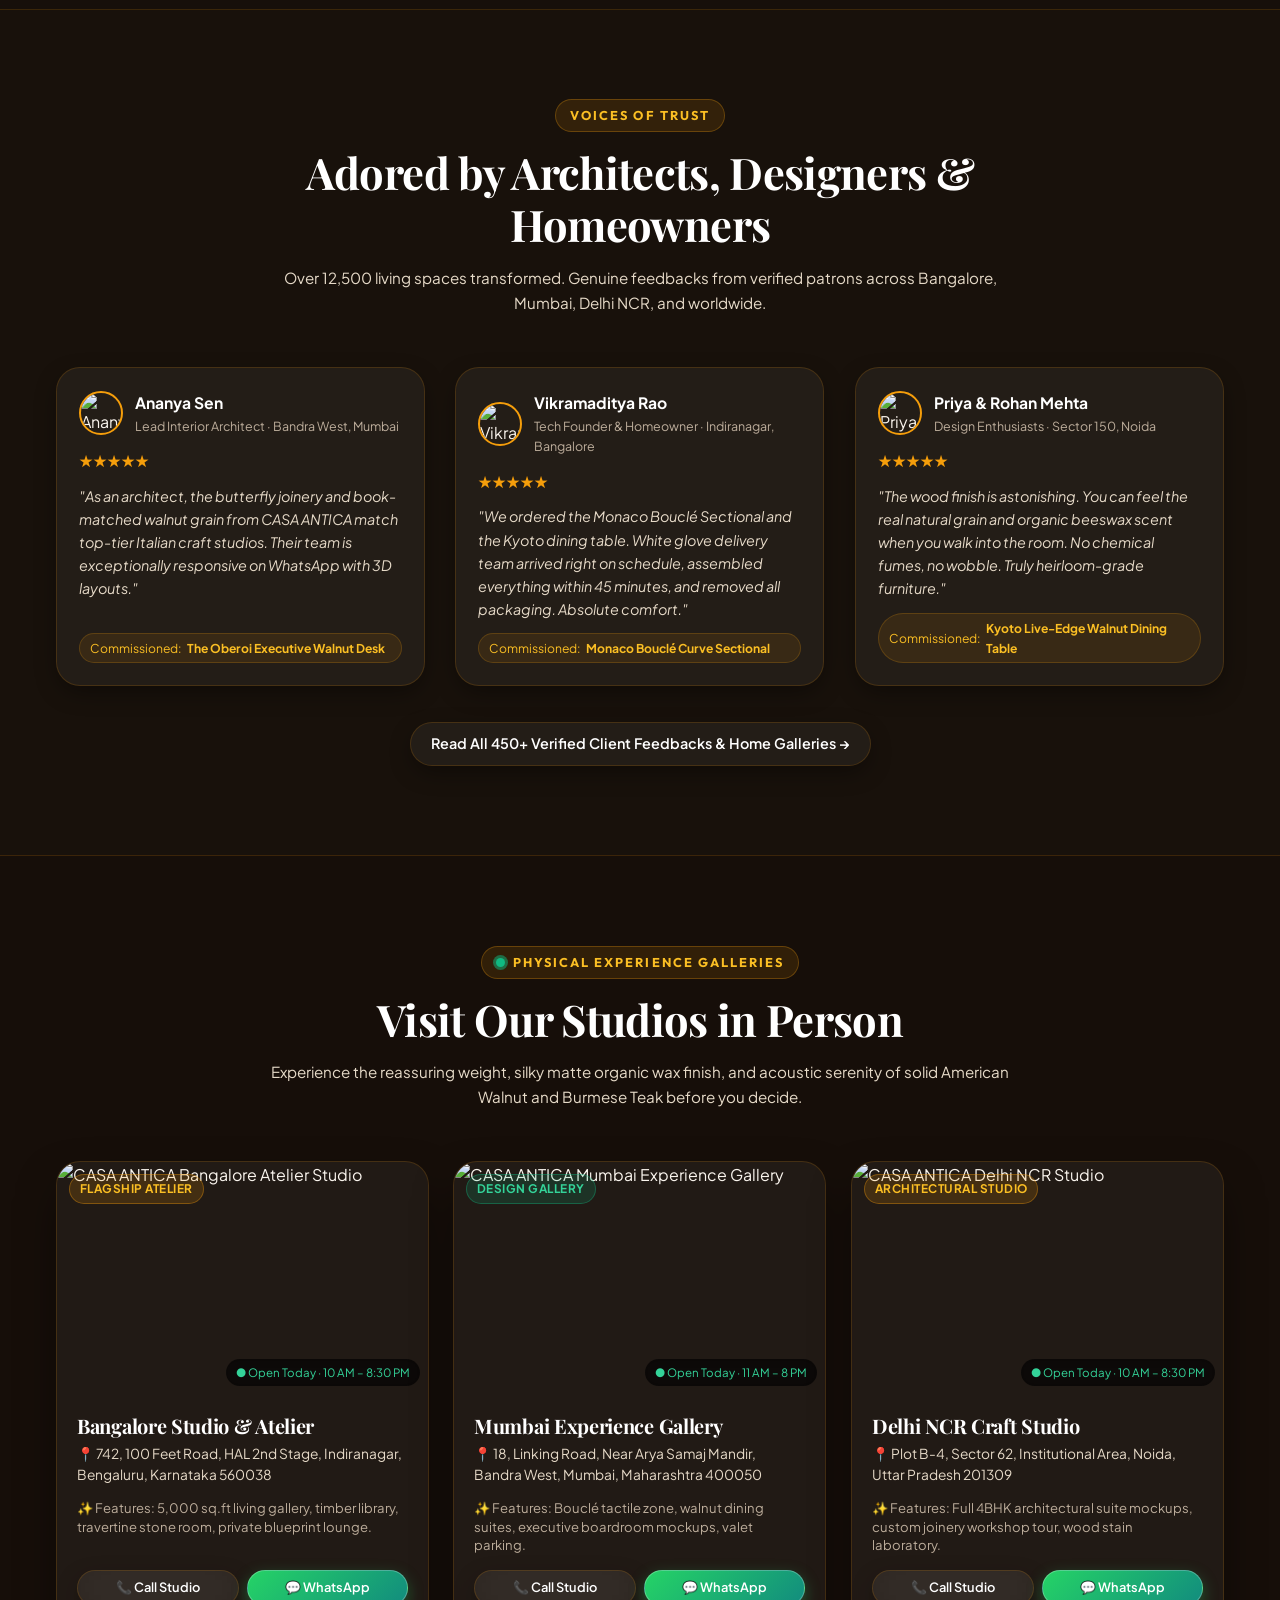
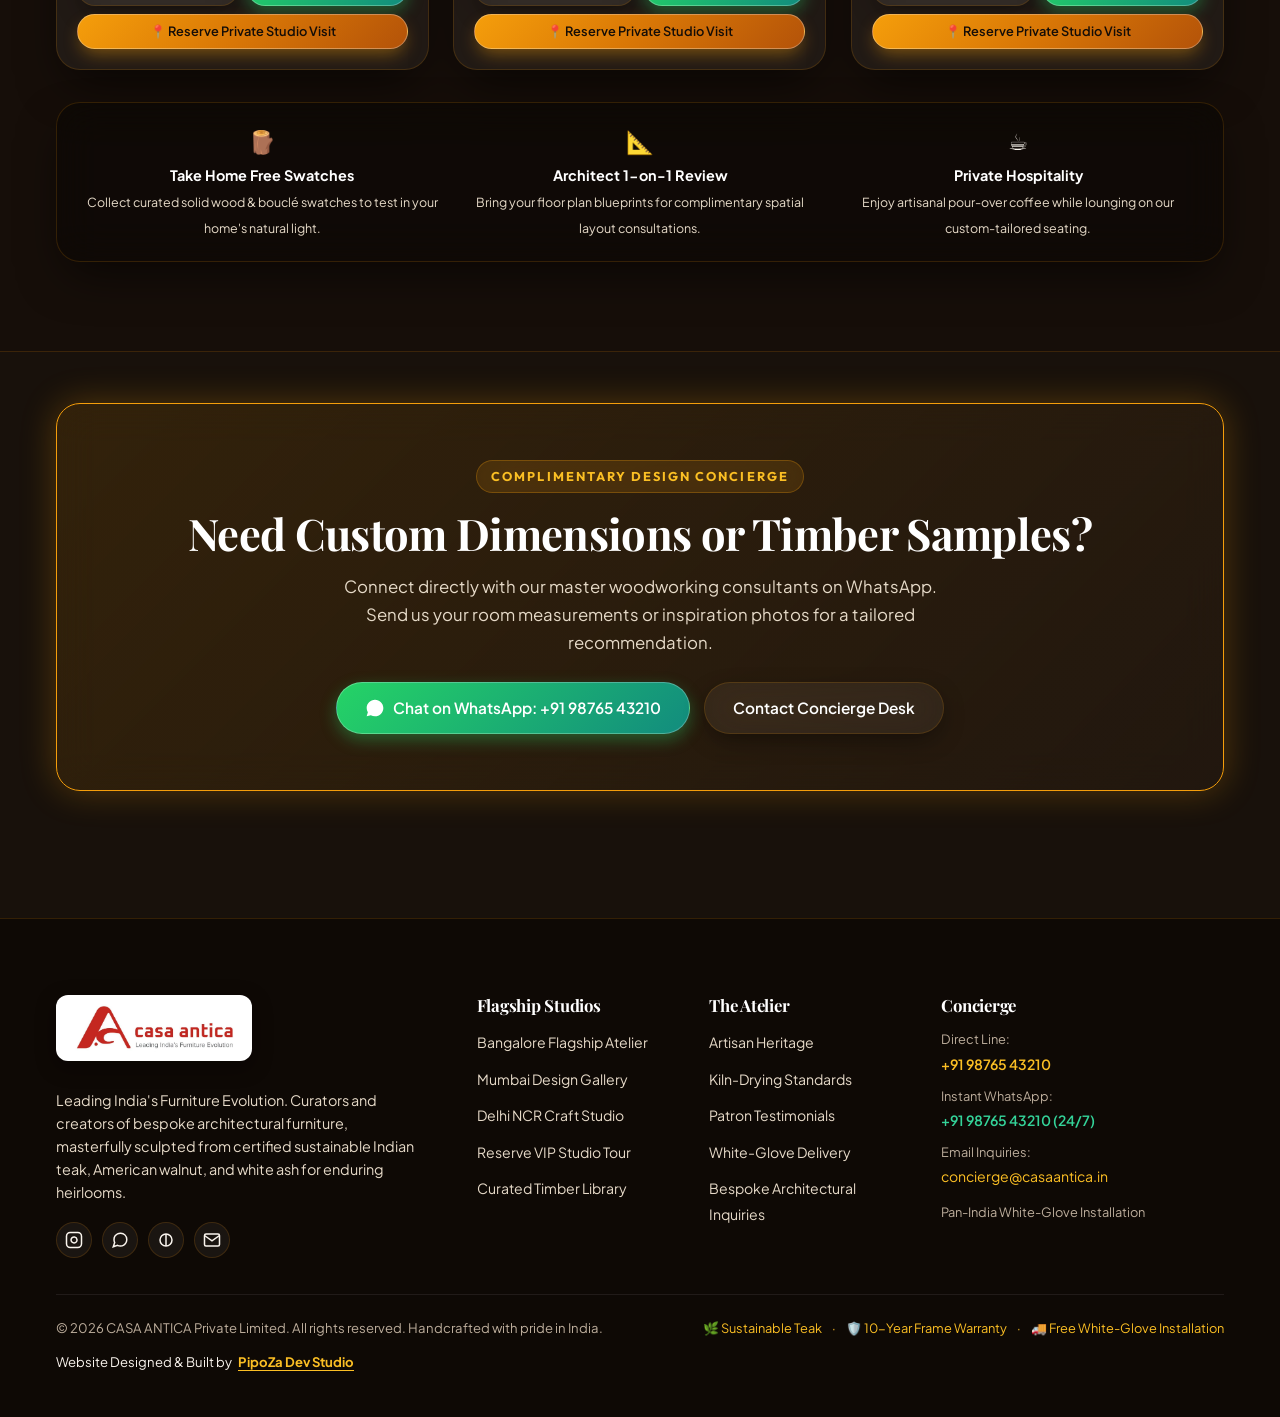
==== commit 4c361522: "Add files via upload" ====
--- a/index.html
+++ b/index.html
@@ -1,14 +1,14 @@
-﻿<!DOCTYPE html>
+<!DOCTYPE html>
 <html lang="en" data-theme="default">
 <head>
   <meta charset="UTF-8">
   <meta name="viewport" content="width=device-width, initial-scale=1.0">
-  <title>XYZ Furnitures — Artisan Solid Wood & Luxury Living | Crafted by PipoZa Dev Studio</title>
-  <meta name="description" content="Discover XYZ Furnitures: Handcrafted solid walnut, teak, and bouclé luxury furniture made by master artisans. High-quality living spaces with honest craftsmanship.">
-  <meta name="keywords" content="XYZ Furnitures, luxury furniture, solid walnut dining table, bouclé sofa, bespoke furniture, teak wood, modern interior">
+  <title>CASA ANTICA — Leading India's Furniture Evolution | Artisan Solid Wood & Luxury Living</title>
+  <meta name="description" content="Discover CASA ANTICA: Leading India's Furniture Evolution. Handcrafted solid walnut, teak, and bouclé luxury furniture made by master artisans. High-quality living spaces with honest craftsmanship.">
+  <meta name="keywords" content="CASA ANTICA, casa antica, luxury furniture, solid walnut dining table, bouclé sofa, bespoke furniture, teak wood, modern interior">
   
-  <!-- Favicon -->
-  <link rel="icon" type="image/svg+xml" href="data:image/svg+xml,%3Csvg xmlns='http://www.w3.org/2000/svg' viewBox='0 0 32 32'%3E%3Crect width='32' height='32' rx='8' fill='%23f59e0b'/%3E%3Cpath d='M8 10h16M16 10v12M11 22h10' stroke='%23120c08' stroke-width='2.5' stroke-linecap='round'/%3E%3C/svg%3E">
+  <!-- Favicon: CASA ANTICA Simple Logo Symbol -->
+  <link rel="icon" type="image/png" href="logo-symbol.png">
 
   <!-- Main Folder Stylesheets (No Sub-Folders) -->
   <link rel="stylesheet" href="style.css">
@@ -20,7 +20,7 @@
   <script>
     (function() {
       try {
-        const savedTheme = localStorage.getItem('xyz-theme') || 'default';
+        const savedTheme = localStorage.getItem('casa-theme') || localStorage.getItem('xyz-theme') || 'default';
         document.documentElement.setAttribute('data-theme', savedTheme);
 
         if (window.location.protocol.startsWith('http')) {
@@ -34,7 +34,7 @@
               baseDir = '/' + parts[0] + '/';
             }
           } else {
-            const knownPages = ['index', 'home', 'products', 'product-detail', 'experience-studios', 'about', 'reviews', 'contact'];
+            const knownPages = ['index', 'home', 'experience-studios', 'about', 'reviews', 'contact'];
             const cleanPath = pathname.replace(/\/+$/, '');
             const lastSlash = cleanPath.lastIndexOf('/');
             const lastSegment = (lastSlash !== -1) ? cleanPath.substring(lastSlash + 1) : cleanPath;
@@ -53,7 +53,7 @@
           const cleanSegment = lastSegment.replace(/\.html$/, '');
 
           let pageSlug = 'index';
-          if (['products', 'product-detail', 'experience-studios', 'about', 'reviews', 'contact'].includes(cleanSegment)) {
+          if (['experience-studios', 'about', 'reviews', 'contact'].includes(cleanSegment)) {
             pageSlug = cleanSegment;
           }
 
@@ -86,31 +86,35 @@
   <aside class="announcement-bar" aria-label="Craftsmanship Guild Announcement">
     <div class="announcement-track">
       <div class="announcement-slide">
-        <span>✨ ARTISAN CRAFTSMANSHIP GUILD</span>
-        <span class="ticker-sep">✦</span>
-        <span>Kiln-Dried Solid Walnut & Teak</span>
-        <span class="ticker-sep">✦</span>
-        <span>Free White-Glove Installation Across India</span>
+        <span>✨ CASA ANTICA · IMPORTER & CUSTOMIZED FURNITURE MAKER</span>
+        <span class="ticker-sep">✦</span>
+        <span>Modular Beds · Luxury Kitchens · Dining Sets · Center Tables · Wardrobes · Corporate Furniture</span>
+        <span class="ticker-sep">✦</span>
+        <span>Crafted As Per Customer's Design, Ideas & Living</span>
         <span class="ticker-sep">✦</span>
         <span class="pipoza-pill">Crafted by <a href="https://pipoza.s.gy/pipoza.in" target="_blank" rel="noopener">PipoZa Dev Studio</a></span>
         <span class="ticker-sep">✦</span>
-        <span>🏛️ Experience Studios in Bangalore, Mumbai & Noida</span>
-        <span class="ticker-sep">✦</span>
-        <span>📞 VIP Concierge: +91 98765 43210</span>
+        <span>🏛️ Surat Flagship & Experience Studios</span>
+        <span class="ticker-sep">✦</span>
+        <span>💬 WhatsApp: +91 832 001 2921</span>
+        <span class="ticker-sep">✦</span>
+        <span>✉️ casaanticasurat@gmail.com</span>
         <span class="ticker-sep">✦</span>
       </div>
       <div class="announcement-slide" aria-hidden="true">
-        <span>✨ ARTISAN CRAFTSMANSHIP GUILD</span>
-        <span class="ticker-sep">✦</span>
-        <span>Kiln-Dried Solid Walnut & Teak</span>
-        <span class="ticker-sep">✦</span>
-        <span>Free White-Glove Installation Across India</span>
+        <span>✨ CASA ANTICA · IMPORTER & CUSTOMIZED FURNITURE MAKER</span>
+        <span class="ticker-sep">✦</span>
+        <span>Modular Beds · Luxury Kitchens · Dining Sets · Center Tables · Wardrobes · Corporate Furniture</span>
+        <span class="ticker-sep">✦</span>
+        <span>Crafted As Per Customer's Design, Ideas & Living</span>
         <span class="ticker-sep">✦</span>
         <span class="pipoza-pill">Crafted by <a href="https://pipoza.s.gy/pipoza.in" target="_blank" rel="noopener">PipoZa Dev Studio</a></span>
         <span class="ticker-sep">✦</span>
-        <span>🏛️ Experience Studios in Bangalore, Mumbai & Noida</span>
-        <span class="ticker-sep">✦</span>
-        <span>📞 VIP Concierge: +91 98765 43210</span>
+        <span>🏛️ Surat Flagship & Experience Studios</span>
+        <span class="ticker-sep">✦</span>
+        <span>💬 WhatsApp: +91 832 001 2921</span>
+        <span class="ticker-sep">✦</span>
+        <span>✉️ casaanticasurat@gmail.com</span>
         <span class="ticker-sep">✦</span>
       </div>
     </div>
@@ -120,18 +124,25 @@
   <header class="navbar-wrapper">
     <nav class="navbar" aria-label="Main Navigation">
       <!-- Brand Logo -->
-      <a href="index.html" class="brand-logo" aria-label="XYZ Furnitures Homepage">
-        <div class="logo-symbol">X</div>
-        <div class="brand-text">
-          <span class="brand-name">XYZ Furnitures</span>
-          <span class="brand-tagline">Artisan Woodcraft · Est. 2011</span>
+      <a href="index.html" class="brand-logo" aria-label="CASA ANTICA Homepage">
+        <!-- Desktop / Full View: 1st Logo (With name) -->
+        <div class="brand-logo-full">
+          <img src="logo.png" alt="CASA ANTICA — Leading India's Furniture Evolution" />
+        </div>
+        <!-- Compact / Mobile View: 2nd Simple Logo + Name -->
+        <div class="brand-logo-compact">
+          <div class="logo-symbol">
+            <img src="logo-symbol.png" alt="CASA ANTICA" />
+          </div>
+          <div class="brand-text">
+            <span class="brand-name">CASA ANTICA</span>
+          </div>
         </div>
       </a>
 
       <!-- Desktop Nav Links -->
       <ul class="nav-links">
         <li><a href="index.html" class="nav-link active">Home</a></li>
-        <li><a href="products.html" class="nav-link">Collections</a></li>
         <li><a href="experience-studios.html" class="nav-link">Visit Studios</a></li>
         <li><a href="about.html" class="nav-link">Our Heritage</a></li>
         <li><a href="reviews.html" class="nav-link">Client Reviews</a></li>
@@ -148,7 +159,7 @@
         </button>
 
         <!-- Quick WhatsApp Consultation Button -->
-        <a href="https://wa.me/919876543210?text=Hi%20XYZ%20Furnitures!%20I%20am%20interested%20in%20your%20luxury%20collections." target="_blank" rel="noopener" class="btn btn-whatsapp btn-sm">
+        <a href="https://wa.me/918320012921?text=Hi%20CASA%20ANTICA!%20I%20want%20to%20customize%20furniture%20as%20per%20my%20design%20and%20living." target="_blank" rel="noopener" class="btn btn-whatsapp btn-sm">
           <svg width="16" height="16" viewBox="0 0 24 24" fill="currentColor">
             <path d="M12 2C6.477 2 2 6.477 2 12c0 1.891.524 3.662 1.438 5.178L2 22l4.981-1.398A9.957 9.957 0 0 0 12 22c5.523 0 10-4.477 10-10S17.523 2 12 2z"/>
           </svg>
@@ -187,15 +198,12 @@
             </h1>
 
             <p style="font-size: clamp(1rem, 1.2vw, 1.2rem); line-height: 1.7; margin-bottom: 28px; color: var(--text-sand);">
-              At <strong>XYZ Furnitures</strong>, we handcraft bespoke solid American Walnut, plantation Teak, and French textured bouclé suites built by generational master woodworkers — tailored to your exact architectural specifications.
+              At <strong>CASA ANTICA</strong>, we handcraft bespoke solid American Walnut, plantation Teak, and French textured bouclé suites built by generational master woodworkers — tailored to your exact architectural specifications.
             </p>
 
             <div style="display: flex; gap: 14px; flex-wrap: wrap; margin-bottom: 32px;">
-              <a href="products.html" class="btn btn-primary btn-lg">
-                Explore Collections
-                <svg width="18" height="18" viewBox="0 0 24 24" fill="none" stroke="currentColor" stroke-width="2"><path d="M5 12h14M12 5l7 7-7 7"/></svg>
-              </a>
-              <a href="https://wa.me/919876543210?text=Hi%20XYZ%20Furnitures!%20Please%20share%20your%20latest%20furniture%20lookbook." target="_blank" rel="noopener" class="btn btn-secondary btn-lg">
+              <a href="experience-studios.html" class="btn btn-primary btn-lg">Explore Flagship Studios <svg width="18" height="18" viewBox="0 0 24 24" fill="none" stroke="currentColor" stroke-width="2"><path d="M5 12h14M12 5l7 7-7 7"/></svg></a>
+              <a href="https://wa.me/919876543210?text=Hi%20CASA%20ANTICA!%20Please%20share%20your%20latest%20furniture%20lookbook." target="_blank" rel="noopener" class="btn btn-secondary btn-lg">
                 Request Lookbook
               </a>
             </div>
@@ -227,7 +235,7 @@
               <div style="position: relative; border-radius: var(--radius-md); overflow: hidden; aspect-ratio: 4 / 3;">
                 <img 
                   src="https://images.unsplash.com/photo-1555041469-a586c61ea9bc?auto=format&fit=crop&w=1200&q=80" 
-                  alt="The Monaco Curved Bouclé Sectional by XYZ Furnitures" 
+                  alt="The Monaco Curved Bouclé Sectional by CASA ANTICA" 
                   class="product-main-visual"
                   style="width: 100%; height: 100%; object-fit: cover; transition: all 0.35s ease;"
                 />
@@ -291,32 +299,6 @@
       </div>
     </section>
 
-    <!-- ==========================================================================
-         FEATURED PRODUCT COLLECTIONS (HORIZONTAL SCROLL ON MOBILE)
-         ========================================================================== -->
-    <section class="section-spacing" style="background: rgba(22, 14, 10, 0.3);">
-      <div class="container">
-        <div class="section-header reveal-init">
-          <div class="section-eyebrow">Signature Creations</div>
-          <h2 class="section-title">Heirloom Handcrafted Furniture</h2>
-          <p class="section-subtitle">
-            Every piece is hand-finished with non-toxic organic oils and precision joinery. Browse our curated flagship furniture pieces.
-          </p>
-        </div>
-
-        <!-- Product Grid (Horizontal scroll on mobile) -->
-        <div class="grid-3 horizontal-scroll-mobile reveal-init" id="featured-products-container">
-          <!-- Populated via JS data -->
-        </div>
-
-        <div style="text-align: center; margin-top: 40px;" class="reveal-init">
-          <a href="products.html" class="btn btn-primary btn-lg">
-            View Complete Furniture Catalog
-            <svg width="18" height="18" viewBox="0 0 24 24" fill="none" stroke="currentColor" stroke-width="2"><path d="M5 12h14M12 5l7 7-7 7"/></svg>
-          </a>
-        </div>
-      </div>
-    </section>
 
     <!-- ==========================================================================
          INTERACTIVE ROOM VISUALIZER (PURE PICTURES & DESIGNS — ZERO PRICES)
@@ -325,7 +307,7 @@
       <div class="container">
         <div class="section-header reveal-init">
           <div class="section-eyebrow">Architectural Styling</div>
-          <h2 class="section-title">Experience XYZ Furnitures in Real Spaces</h2>
+          <h2 class="section-title">Experience CASA ANTICA in Real Spaces</h2>
           <p class="section-subtitle">
             Switch between living, dining, bedroom, and executive office spaces. Hover or tap the glowing pins to inspect individual furniture creations.
           </p>
@@ -350,7 +332,7 @@
           <div class="room-visualizer-viewport">
             <img 
               src="https://images.unsplash.com/photo-1600210492486-724fe5c67fb0?auto=format&fit=crop&w=1400&q=80" 
-              alt="XYZ Furnitures Room Visualizer" 
+              alt="CASA ANTICA Room Visualizer" 
               class="room-visualizer-image"
             />
             <div class="room-hotspots">
@@ -363,7 +345,7 @@
               <span class="beacon-dot"></span>
               <span style="font-size: 0.85rem; color: var(--text-sand);">All room items can be tailored to match your exact floor plan specifications.</span>
             </div>
-            <a href="https://wa.me/919876543210?text=Hi%20XYZ%20Furnitures!%20I%20would%20like%20to%20consult%20on%20room%20styling%20and%20dimensions." target="_blank" rel="noopener" class="btn btn-secondary btn-sm">
+            <a href="https://wa.me/919876543210?text=Hi%20CASA%20ANTICA!%20I%20would%20like%20to%20consult%20on%20room%20styling%20and%20dimensions." target="_blank" rel="noopener" class="btn btn-secondary btn-sm">
               💬 Consult on Styling via WhatsApp
             </a>
           </div>
@@ -383,7 +365,7 @@
             <div style="position: relative; border-radius: var(--radius-lg); overflow: hidden; aspect-ratio: 4/5;">
               <img 
                 src="https://images.unsplash.com/photo-1538688525198-9b88f6f53126?auto=format&fit=crop&w=1000&q=80" 
-                alt="Master Artisan Hand-Planing Solid Walnut at XYZ Furnitures" 
+                alt="Master Artisan Hand-Planing Solid Walnut at CASA ANTICA" 
                 style="width: 100%; height: 100%; object-fit: cover;"
               />
               <div style="position: absolute; inset: 0; background: linear-gradient(180deg, transparent 40%, rgba(18, 12, 8, 0.95) 100%);"></div>
@@ -399,7 +381,7 @@
             <div class="section-eyebrow">The 4 Craftsmanship Pillars</div>
             <h2 style="margin-bottom: 16px;">Built by Hands That Respect the Grain</h2>
             <p style="margin-bottom: 24px; line-height: 1.7;">
-              In an era of disposable flat-pack furniture filled with glue and compressed sawdust, XYZ Furnitures preserves the sacred art of authentic solid woodcraft.
+              In an era of disposable flat-pack furniture filled with glue and compressed sawdust, CASA ANTICA preserves the sacred art of authentic solid woodcraft.
             </p>
 
             <div style="display: flex; flex-direction: column; gap: 16px;">
@@ -468,7 +450,7 @@
             </div>
             <div class="rating-stars" style="margin-bottom: 10px;">★★★★★</div>
             <p class="review-text">
-              "As an architect, the butterfly joinery and book-matched walnut grain from XYZ Furnitures match top-tier Italian craft studios. Their team is exceptionally responsive on WhatsApp with 3D layouts."
+              "As an architect, the butterfly joinery and book-matched walnut grain from CASA ANTICA match top-tier Italian craft studios. Their team is exceptionally responsive on WhatsApp with 3D layouts."
             </p>
             <div class="review-item-tag">
               <span>Commissioned:</span>
@@ -546,7 +528,7 @@
             <div style="position: relative; aspect-ratio: 16/10; overflow: hidden;">
               <img 
                 src="https://images.unsplash.com/photo-1618221195710-dd6b41faaea6?auto=format&fit=crop&w=800&q=80" 
-                alt="XYZ Furnitures Bangalore Atelier Studio" 
+                alt="CASA ANTICA Bangalore Atelier Studio" 
                 style="width: 100%; height: 100%; object-fit: cover; transition: transform 0.6s ease;"
                 class="studio-card-img"
               />
@@ -570,7 +552,7 @@
                   <a href="tel:+919876543210" class="btn btn-secondary btn-sm" style="flex: 1; justify-content: center;">
                     📞 Call Studio
                   </a>
-                  <a href="https://wa.me/919876543210?text=Hi%20XYZ%20Furnitures!%20I%20would%20like%20to%20visit%20your%20Bangalore%20Studio." target="_blank" rel="noopener" class="btn btn-whatsapp btn-sm" style="flex: 1; justify-content: center;">
+                  <a href="https://wa.me/919876543210?text=Hi%20CASA%20ANTICA!%20I%20would%20like%20to%20visit%20your%20Bangalore%20Studio." target="_blank" rel="noopener" class="btn btn-whatsapp btn-sm" style="flex: 1; justify-content: center;">
                     💬 WhatsApp
                   </a>
                 </div>
@@ -586,7 +568,7 @@
             <div style="position: relative; aspect-ratio: 16/10; overflow: hidden;">
               <img 
                 src="https://images.unsplash.com/photo-1600585154340-be6161a56a0c?auto=format&fit=crop&w=800&q=80" 
-                alt="XYZ Furnitures Mumbai Experience Gallery" 
+                alt="CASA ANTICA Mumbai Experience Gallery" 
                 style="width: 100%; height: 100%; object-fit: cover; transition: transform 0.6s ease;"
                 class="studio-card-img"
               />
@@ -610,7 +592,7 @@
                   <a href="tel:+918000123456" class="btn btn-secondary btn-sm" style="flex: 1; justify-content: center;">
                     📞 Call Studio
                   </a>
-                  <a href="https://wa.me/919876543210?text=Hi%20XYZ%20Furnitures!%20I%20would%20like%20to%20visit%20your%20Mumbai%20Gallery." target="_blank" rel="noopener" class="btn btn-whatsapp btn-sm" style="flex: 1; justify-content: center;">
+                  <a href="https://wa.me/919876543210?text=Hi%20CASA%20ANTICA!%20I%20would%20like%20to%20visit%20your%20Mumbai%20Gallery." target="_blank" rel="noopener" class="btn btn-whatsapp btn-sm" style="flex: 1; justify-content: center;">
                     💬 WhatsApp
                   </a>
                 </div>
@@ -626,7 +608,7 @@
             <div style="position: relative; aspect-ratio: 16/10; overflow: hidden;">
               <img 
                 src="https://images.unsplash.com/photo-1600565193348-f74bd3c7ccdf?auto=format&fit=crop&w=800&q=80" 
-                alt="XYZ Furnitures Delhi NCR Studio" 
+                alt="CASA ANTICA Delhi NCR Studio" 
                 style="width: 100%; height: 100%; object-fit: cover; transition: transform 0.6s ease;"
                 class="studio-card-img"
               />
@@ -650,7 +632,7 @@
                   <a href="tel:+919876543210" class="btn btn-secondary btn-sm" style="flex: 1; justify-content: center;">
                     📞 Call Studio
                   </a>
-                  <a href="https://wa.me/919876543210?text=Hi%20XYZ%20Furnitures!%20I%20would%20like%20to%20visit%20your%20Noida%20Studio." target="_blank" rel="noopener" class="btn btn-whatsapp btn-sm" style="flex: 1; justify-content: center;">
+                  <a href="https://wa.me/919876543210?text=Hi%20CASA%20ANTICA!%20I%20would%20like%20to%20visit%20your%20Noida%20Studio." target="_blank" rel="noopener" class="btn btn-whatsapp btn-sm" style="flex: 1; justify-content: center;">
                     💬 WhatsApp
                   </a>
                 </div>
@@ -699,7 +681,7 @@
           </p>
 
           <div style="display: flex; justify-content: center; gap: 14px; flex-wrap: wrap;">
-            <a href="https://wa.me/919876543210?text=Hi%20XYZ%20Furnitures!%20I%20would%20like%20to%20consult%20on%20a%20custom%20order." target="_blank" rel="noopener" class="btn btn-whatsapp btn-lg">
+            <a href="https://wa.me/919876543210?text=Hi%20CASA%20ANTICA!%20I%20would%20like%20to%20consult%20on%20a%20custom%20order." target="_blank" rel="noopener" class="btn btn-whatsapp btn-lg">
               <svg width="20" height="20" viewBox="0 0 24 24" fill="currentColor"><path d="M12 2C6.477 2 2 6.477 2 12c0 1.891.524 3.662 1.438 5.178L2 22l4.981-1.398A9.957 9.957 0 0 0 12 22c5.523 0 10-4.477 10-10S17.523 2 12 2z"/></svg>
               Chat on WhatsApp: +91 98765 43210
             </a>
@@ -720,15 +702,13 @@
       <div class="footer-grid">
         <!-- Col 1: Brand & Craft Philosophy -->
         <div class="footer-brand">
-          <a href="index.html" class="brand-logo" style="margin-bottom: 14px; display: inline-flex;">
-            <div class="logo-symbol">X</div>
-            <div class="brand-text">
-              <span class="brand-name">XYZ Furnitures</span>
-              <span class="brand-tagline">Artisan Woodcraft · Est. 2011</span>
+          <a href="index.html" class="footer-brand-link" aria-label="CASA ANTICA Homepage">
+            <div class="footer-logo-card">
+              <img src="logo.png" alt="CASA ANTICA — Leading India's Furniture Evolution" class="footer-logo-img" />
             </div>
           </a>
           <p>
-            Curators and creators of bespoke architectural furniture. Masterfully sculpted from certified sustainable Indian teak, American walnut, and white ash for enduring heirlooms.
+            Leading India's Furniture Evolution. Curators and creators of bespoke architectural furniture, masterfully sculpted from certified sustainable Indian teak, American walnut, and white ash for enduring heirlooms.
           </p>
           <div class="footer-social-links">
             <a href="https://instagram.com" target="_blank" rel="noopener" class="footer-social-btn" aria-label="Instagram">
@@ -740,21 +720,21 @@
             <a href="https://pinterest.com" target="_blank" rel="noopener" class="footer-social-btn" aria-label="Pinterest">
               <svg width="18" height="18" viewBox="0 0 24 24" fill="none" stroke="currentColor" stroke-width="2"><line x1="12" y1="4" x2="12" y2="20"></line><circle cx="12" cy="12" r="8"></circle></svg>
             </a>
-            <a href="mailto:concierge@xyzfurnitures.in" class="footer-social-btn" aria-label="Email Concierge">
+            <a href="mailto:concierge@casaantica.in" class="footer-social-btn" aria-label="Email Concierge">
               <svg width="18" height="18" viewBox="0 0 24 24" fill="none" stroke="currentColor" stroke-width="2"><path d="M4 4h16c1.1 0 2 .9 2 2v12c0 1.1-.9 2-2 2H4c-1.1 0-2-.9-2-2V6c0-1.1.9-2 2-2z"></path><polyline points="22,6 12,13 2,6"></polyline></svg>
             </a>
           </div>
         </div>
 
-        <!-- Col 2: Furniture Collections -->
+        <!-- Col 2: Flagship Studios -->
         <div>
-          <h4 class="footer-col-title">Collections</h4>
+          <h4 class="footer-col-title">Flagship Studios</h4>
           <ul class="footer-links-list">
-            <li><a href="products.html" class="footer-link">Living Room Lounges</a></li>
-            <li><a href="products.html" class="footer-link">Sculptural Dining Tables</a></li>
-            <li><a href="products.html" class="footer-link">Sanctuary Bedroom Suites</a></li>
-            <li><a href="products.html" class="footer-link">Executive Walnut Desks</a></li>
-            <li><a href="products.html" class="footer-link">Curated Accent Lighting</a></li>
+            <li><a href="experience-studios.html#bangalore" class="footer-link">Bangalore Flagship Atelier</a></li>
+            <li><a href="experience-studios.html#mumbai" class="footer-link">Mumbai Design Gallery</a></li>
+            <li><a href="experience-studios.html#noida" class="footer-link">Delhi NCR Craft Studio</a></li>
+            <li><a href="experience-studios.html#reserve-tour" class="footer-link">Reserve VIP Studio Tour</a></li>
+            <li><a href="experience-studios.html#reserve-tour" class="footer-link">Curated Timber Library</a></li>
           </ul>
         </div>
 
@@ -784,7 +764,7 @@
             </div>
             <div>
               <span style="color: var(--text-muted); font-size: 0.80rem; display: block; margin-bottom: 2px;">Email Inquiries:</span>
-              <a href="mailto:concierge@xyzfurnitures.in" style="color: var(--amber-light);">concierge@xyzfurnitures.in</a>
+              <a href="mailto:concierge@casaantica.in" style="color: var(--amber-light);">concierge@casaantica.in</a>
             </div>
             <div style="font-size: 0.80rem; color: var(--text-muted); margin-top: 4px;">
               Pan-India White-Glove Installation
@@ -796,7 +776,7 @@
       <!-- Footer Bottom Bar -->
       <div class="footer-bottom">
         <div>
-          © 2026 XYZ Furnitures Private Limited. All rights reserved. Handcrafted with pride in India.
+          © 2026 CASA ANTICA Private Limited. All rights reserved. Handcrafted with pride in India.
         </div>
         <div class="footer-trust-tags">
           <span>🌿 Sustainable Teak</span>
@@ -819,9 +799,8 @@
   <div class="mobile-nav-drawer" role="dialog" aria-modal="true" aria-label="Mobile Navigation">
     <div class="mobile-drawer-content">
       <div style="display: flex; justify-content: space-between; align-items: center;">
-        <a href="index.html" class="brand-logo">
-          <div class="logo-symbol">X</div>
-          <span class="brand-name" style="font-size: 1.15rem;">XYZ Furnitures</span>
+        <a href="index.html" class="drawer-brand-card" aria-label="CASA ANTICA Homepage">
+          <img src="logo.png" alt="CASA ANTICA" class="drawer-logo-img" />
         </a>
         <button class="action-icon-btn mobile-drawer-close" aria-label="Close menu">
           <svg width="20" height="20" viewBox="0 0 24 24" fill="none" stroke="currentColor" stroke-width="2"><line x1="18" y1="6" x2="6" y2="18"/><line x1="6" y1="6" x2="18" y2="18"/></svg>
@@ -830,7 +809,6 @@
 
       <div class="mobile-drawer-links">
         <a href="index.html" class="mobile-drawer-link active">Home</a>
-        <a href="products.html" class="mobile-drawer-link">Collections Catalog</a>
         <a href="experience-studios.html" class="mobile-drawer-link">Visit Physical Studios</a>
         <a href="about.html" class="mobile-drawer-link">Our Heritage & Story</a>
         <a href="reviews.html" class="mobile-drawer-link">Client Reviews & Photos</a>
@@ -867,10 +845,6 @@
       <svg viewBox="0 0 24 24" fill="none" stroke="currentColor" stroke-width="2"><path d="M3 9l9-7 9 7v11a2 2 0 0 1-2 2H5a2 2 0 0 1-2-2z"/><polyline points="9 22 9 12 15 12 15 22"/></svg>
       <span>Studios</span>
     </a>
-    <a href="products.html" class="dock-item" aria-label="Catalog">
-      <svg viewBox="0 0 24 24" fill="none" stroke="currentColor" stroke-width="2"><rect x="3" y="3" width="7" height="7"/><rect x="14" y="3" width="7" height="7"/><rect x="14" y="14" width="7" height="7"/><rect x="3" y="14" width="7" height="7"/></svg>
-      <span>Catalog</span>
-    </a>
     <a href="contact.html" class="dock-item" aria-label="Contact">
       <svg viewBox="0 0 24 24" fill="none" stroke="currentColor" stroke-width="2"><path d="M21 10c0 7-9 13-9 13s-9-6-9-13a9 9 0 0 1 18 0z"/><circle cx="12" cy="10" r="3"/></svg>
       <span>Contact</span>
@@ -895,53 +869,5 @@
   <script src="main.js"></script>
   <script src="animations.js"></script>
 
-  <!-- Featured Products Loader script for Homepage (Zero Prices) -->
-  <script>
-    document.addEventListener('DOMContentLoaded', () => {
-      const container = document.getElementById('featured-products-container');
-      if (!container || !window.XYZ_PRODUCTS) return;
-
-      const featured = XYZ_PRODUCTS.slice(0, 6);
-
-      container.innerHTML = featured.map(p => `
-        <article class="product-card tilt-card" id="card-${p.id}">
-          <div class="product-media-wrap">
-            <img src="${p.image}" alt="${p.name}" class="product-media-img" loading="lazy" />
-            <div class="product-badges">
-              <span class="badge-pill badge-${p.badgeType}">${p.badge}</span>
-            </div>
-            <button class="btn btn-secondary btn-sm product-quick-btn" onclick="openQuickView('${p.id}')">
-              ⚡ Quick View
-            </button>
-          </div>
-
-          <div class="product-info">
-            <div class="product-category">${p.categoryLabel}</div>
-            <h3 class="product-title">
-              <a href="product-detail.html?id=${p.id}">${p.name}</a>
-            </h3>
-
-            <div class="product-meta">
-              <div class="rating-stars">★★★★★</div>
-              <span>${p.rating} (${p.reviewsCount} reviews)</span>
-            </div>
-
-            <div style="font-size: 0.82rem; color: var(--text-sand); margin-bottom: 12px; line-height: 1.4;">
-              ${p.materials.split('·')[0]}
-            </div>
-
-            <div class="product-action-row">
-              <a href="https://wa.me/919876543210?text=Hi%20XYZ%20Furnitures!%20I%20am%20interested%20in%20${encodeURIComponent(p.name)}." target="_blank" rel="noopener" class="btn btn-whatsapp btn-sm">
-                💬 Inquire
-              </a>
-              <a href="product-detail.html?id=${p.id}" class="btn btn-secondary btn-sm">
-                Details
-              </a>
-            </div>
-          </div>
-        </article>
-      `).join('');
-    });
-  </script>
 </body>
 </html>
--- a/style.css
+++ b/style.css
@@ -1,5 +1,5 @@
 /* ==========================================================================
-   XYZ FURNITURES — LUXURY LIQUID GLASS DESIGN SYSTEM & TOKENS
+   CASA ANTICA — LUXURY LIQUID GLASS DESIGN SYSTEM & TOKENS
    Crafted & Engineered by PipoZa Dev Studio (https://pipoza.s.gy/pipoza.in)
    Themes: Default (Warm Roasted Coffee), Dark (Deep Obsidian Espresso),
            and Light (Toasted Almond Sand & Caramel Latte — Rich Non-White)
@@ -8,6 +8,10 @@
 @import url('https://fonts.googleapis.com/css2?family=Plus+Jakarta+Sans:ital,wght@0,300;0,400;0,500;0,600;0,700;0,800;1,400&family=Playfair+Display:ital,wght@0,400;0,500;0,600;0,700;0,900;1,400;1,600&family=Outfit:wght@300;400;500;600;700&display=swap');
 
 :root {
+  /* CASA ANTICA Brand Identity */
+  --brand-red: #ba251b;
+  --brand-red-glow: rgba(186, 37, 27, 0.35);
+
   /* ==========================================================================
      THEME 1: DEFAULT (WARM ROASTED COFFEE & HONEY AMBER)
      ========================================================================== */
--- a/components.css
+++ b/components.css
@@ -1,5 +1,5 @@
 /* ==========================================================================
-   XYZ FURNITURES — LIQUID GLASS UI COMPONENTS & SYSTEM
+   CASA ANTICA — LIQUID GLASS UI COMPONENTS & SYSTEM
    Crafted & Engineered by PipoZa Dev Studio (https://pipoza.s.gy/pipoza.in)
    ========================================================================== */
 
@@ -150,40 +150,126 @@
   text-decoration: none;
 }
 
+/* 1st Logo (With Name) — Desktop Presentation */
+.brand-logo-full {
+  display: inline-flex;
+  align-items: center;
+  background: #ffffff;
+  padding: 5px 12px;
+  border-radius: 9px;
+  box-shadow: 0 4px 14px rgba(0, 0, 0, 0.2);
+  border: 1px solid rgba(255, 255, 255, 0.4);
+  transition: transform var(--transition-fast), box-shadow var(--transition-fast);
+}
+
+.brand-logo-full:hover {
+  transform: translateY(-1px);
+  box-shadow: 0 6px 18px rgba(186, 37, 27, 0.28);
+}
+
+.brand-logo-full img {
+  height: 36px;
+  width: auto;
+  max-width: 175px;
+  object-fit: contain;
+  display: block;
+}
+
+/* 2nd Simple Logo (Monogram Symbol + Typography) — Mobile & Compact Presentation */
+.brand-logo-compact {
+  display: none;
+  align-items: center;
+  gap: 10px;
+}
+
 .logo-symbol {
   width: 38px;
   height: 38px;
-  border-radius: 12px;
-  background: linear-gradient(135deg, #f59e0b 0%, #b45309 60%, #78350f 100%);
+  border-radius: 9px;
+  background: #ffffff;
+  padding: 3px;
   display: flex;
   align-items: center;
   justify-content: center;
-  color: #ffffff;
-  font-family: var(--font-heading);
-  font-weight: 800;
-  font-size: 1.2rem;
-  box-shadow: 0 4px 16px rgba(245, 158, 11, 0.4);
+  box-shadow: 0 3px 12px rgba(186, 37, 27, 0.22);
   position: relative;
   overflow: hidden;
-  border: 1px solid rgba(255, 255, 255, 0.3);
+  border: 1px solid rgba(255, 255, 255, 0.4);
+  flex-shrink: 0;
+}
+
+.logo-symbol img,
+.brand-symbol-img {
+  width: 100%;
+  height: 100%;
+  object-fit: contain;
+  display: block;
 }
 
 .brand-name {
   font-family: var(--font-heading);
   font-size: 1.25rem;
   font-weight: 800;
-  letter-spacing: 0.02em;
+  letter-spacing: 0.04em;
   color: var(--text-pure);
   line-height: 1.1;
+  text-transform: uppercase;
 }
 
 .brand-tagline {
   font-family: var(--font-accent);
   font-size: 0.65rem;
   text-transform: uppercase;
-  letter-spacing: 0.16em;
+  letter-spacing: 0.14em;
   color: var(--amber-light);
   font-weight: 600;
+  display: block;
+}
+
+/* Footer & Drawer Logo Cards */
+.footer-logo-card {
+  background: #ffffff;
+  border-radius: 12px;
+  padding: 8px 16px;
+  display: inline-flex;
+  align-items: center;
+  justify-content: center;
+  max-width: 220px;
+  margin-bottom: 16px;
+  box-shadow: 0 6px 20px rgba(0, 0, 0, 0.35);
+  border: 1px solid rgba(255, 255, 255, 0.4);
+  transition: transform var(--transition-fast), box-shadow var(--transition-fast);
+}
+
+.footer-logo-card:hover {
+  transform: translateY(-2px);
+  box-shadow: 0 10px 24px rgba(186, 37, 27, 0.3);
+}
+
+.footer-logo-img {
+  width: 100%;
+  height: auto;
+  max-height: 48px;
+  object-fit: contain;
+  display: block;
+}
+
+.drawer-brand-card {
+  background: #ffffff;
+  border-radius: 9px;
+  padding: 5px 12px;
+  display: inline-flex;
+  align-items: center;
+  max-width: 180px;
+  box-shadow: 0 4px 14px rgba(0, 0, 0, 0.25);
+  border: 1px solid rgba(255, 255, 255, 0.3);
+}
+
+.drawer-logo-img {
+  width: 100%;
+  height: auto;
+  max-height: 34px;
+  object-fit: contain;
   display: block;
 }
 
--- a/animations.css
+++ b/animations.css
@@ -1,5 +1,5 @@
 /* ==========================================================================
-   XYZ FURNITURES — HIGH PERFORMANCE LIQUID GLASS ANIMATIONS (LAG-FREE)
+   CASA ANTICA — HIGH PERFORMANCE LIQUID GLASS ANIMATIONS (LAG-FREE)
    Optimized with GPU translate3d & lightweight composite keyframes
    ========================================================================== */
 
--- a/responsive.css
+++ b/responsive.css
@@ -1,5 +1,5 @@
 /* ==========================================================================
-   XYZ FURNITURES — RESPONSIVE DESIGN & MOBILE OPTIMIZATIONS
+   CASA ANTICA — RESPONSIVE DESIGN & MOBILE OPTIMIZATIONS
    Crafted & Engineered by PipoZa Dev Studio (https://pipoza.s.gy/pipoza.in)
    ========================================================================== */
 
@@ -235,8 +235,16 @@
     padding: 8px 14px !important;
   }
 
+  .brand-logo-full {
+    display: none !important;
+  }
+
+  .brand-logo-compact {
+    display: flex !important;
+  }
+
   .brand-name {
-    font-size: 1.12rem !important;
+    font-size: 1.05rem !important;
   }
 
   .brand-tagline {
@@ -246,7 +254,6 @@
   .logo-symbol {
     width: 34px !important;
     height: 34px !important;
-    font-size: 1.1rem !important;
   }
 
   /* Mobile floating thumb dock */
@@ -397,4 +404,13 @@
     width: 28px !important;
     height: 28px !important;
   }
+
+  .brand-name {
+    font-size: 0.92rem !important;
+  }
+
+  .logo-symbol {
+    width: 30px !important;
+    height: 30px !important;
+  }
 }
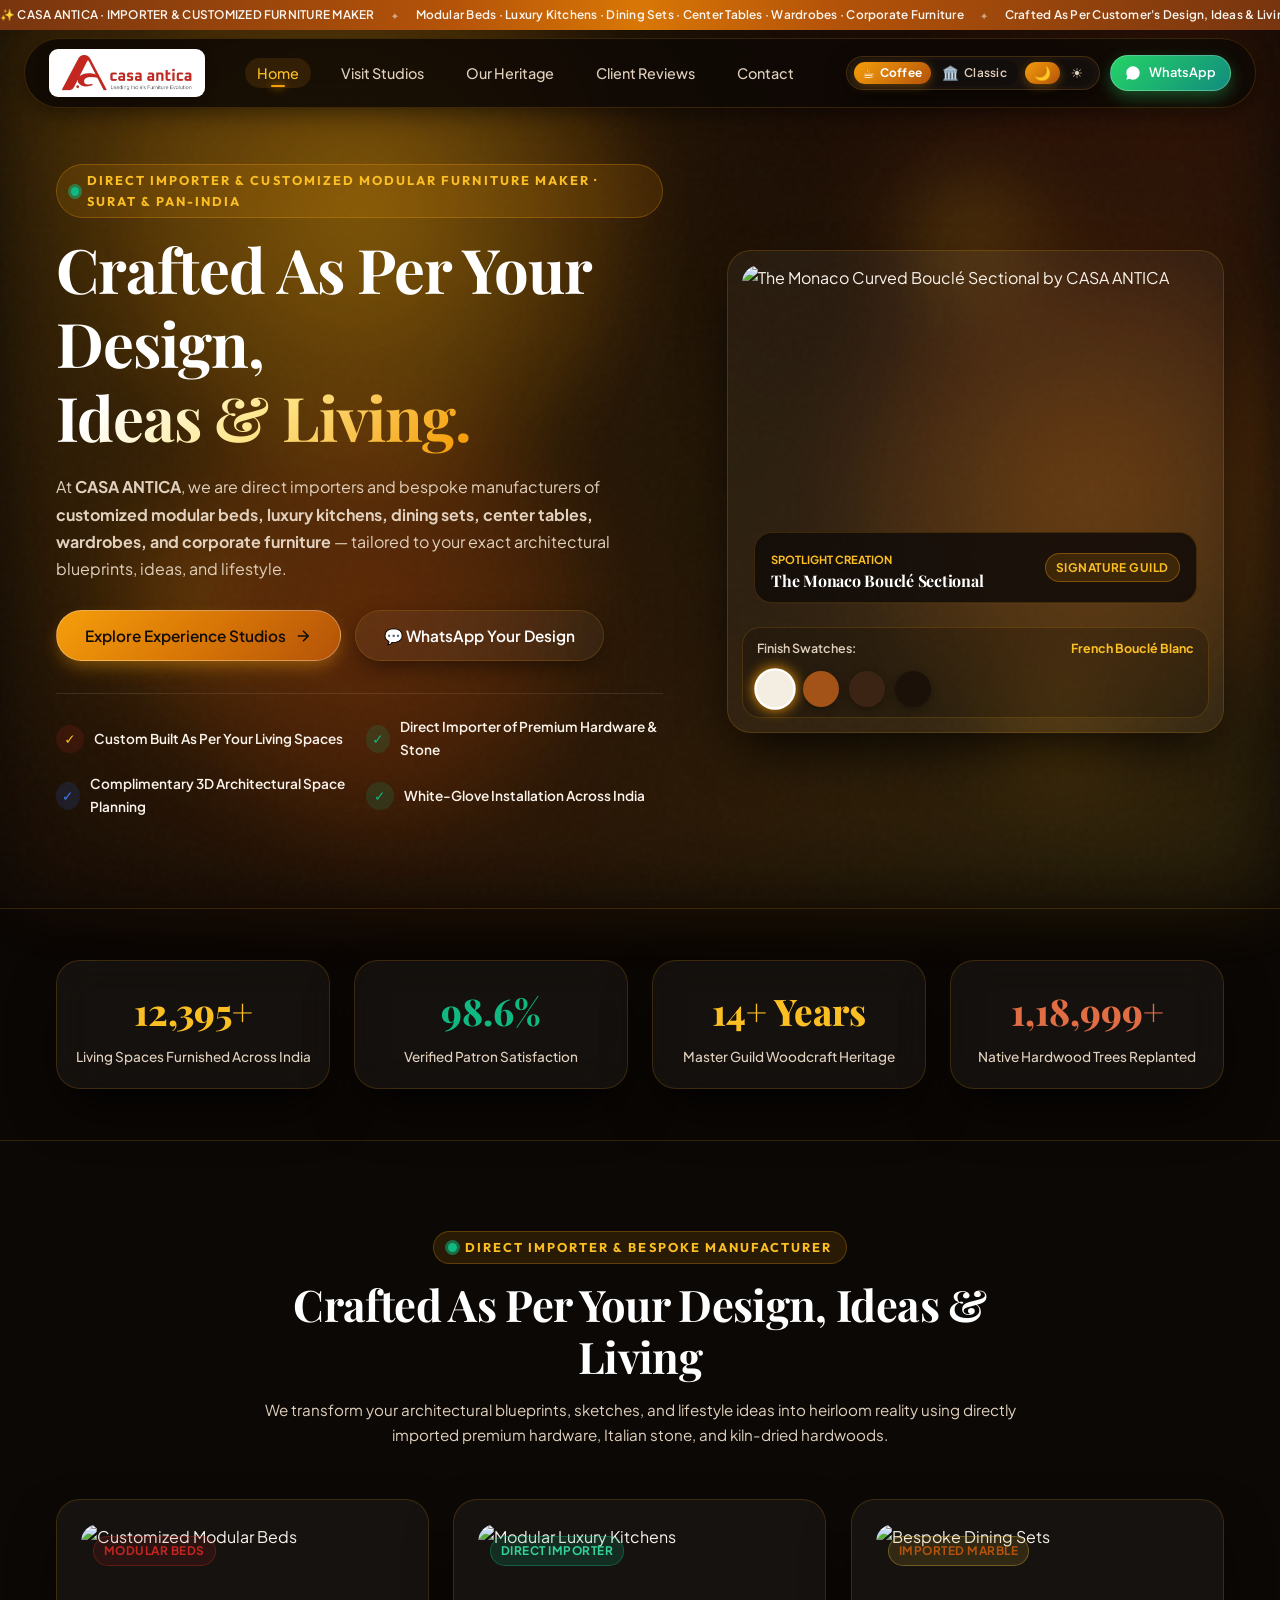
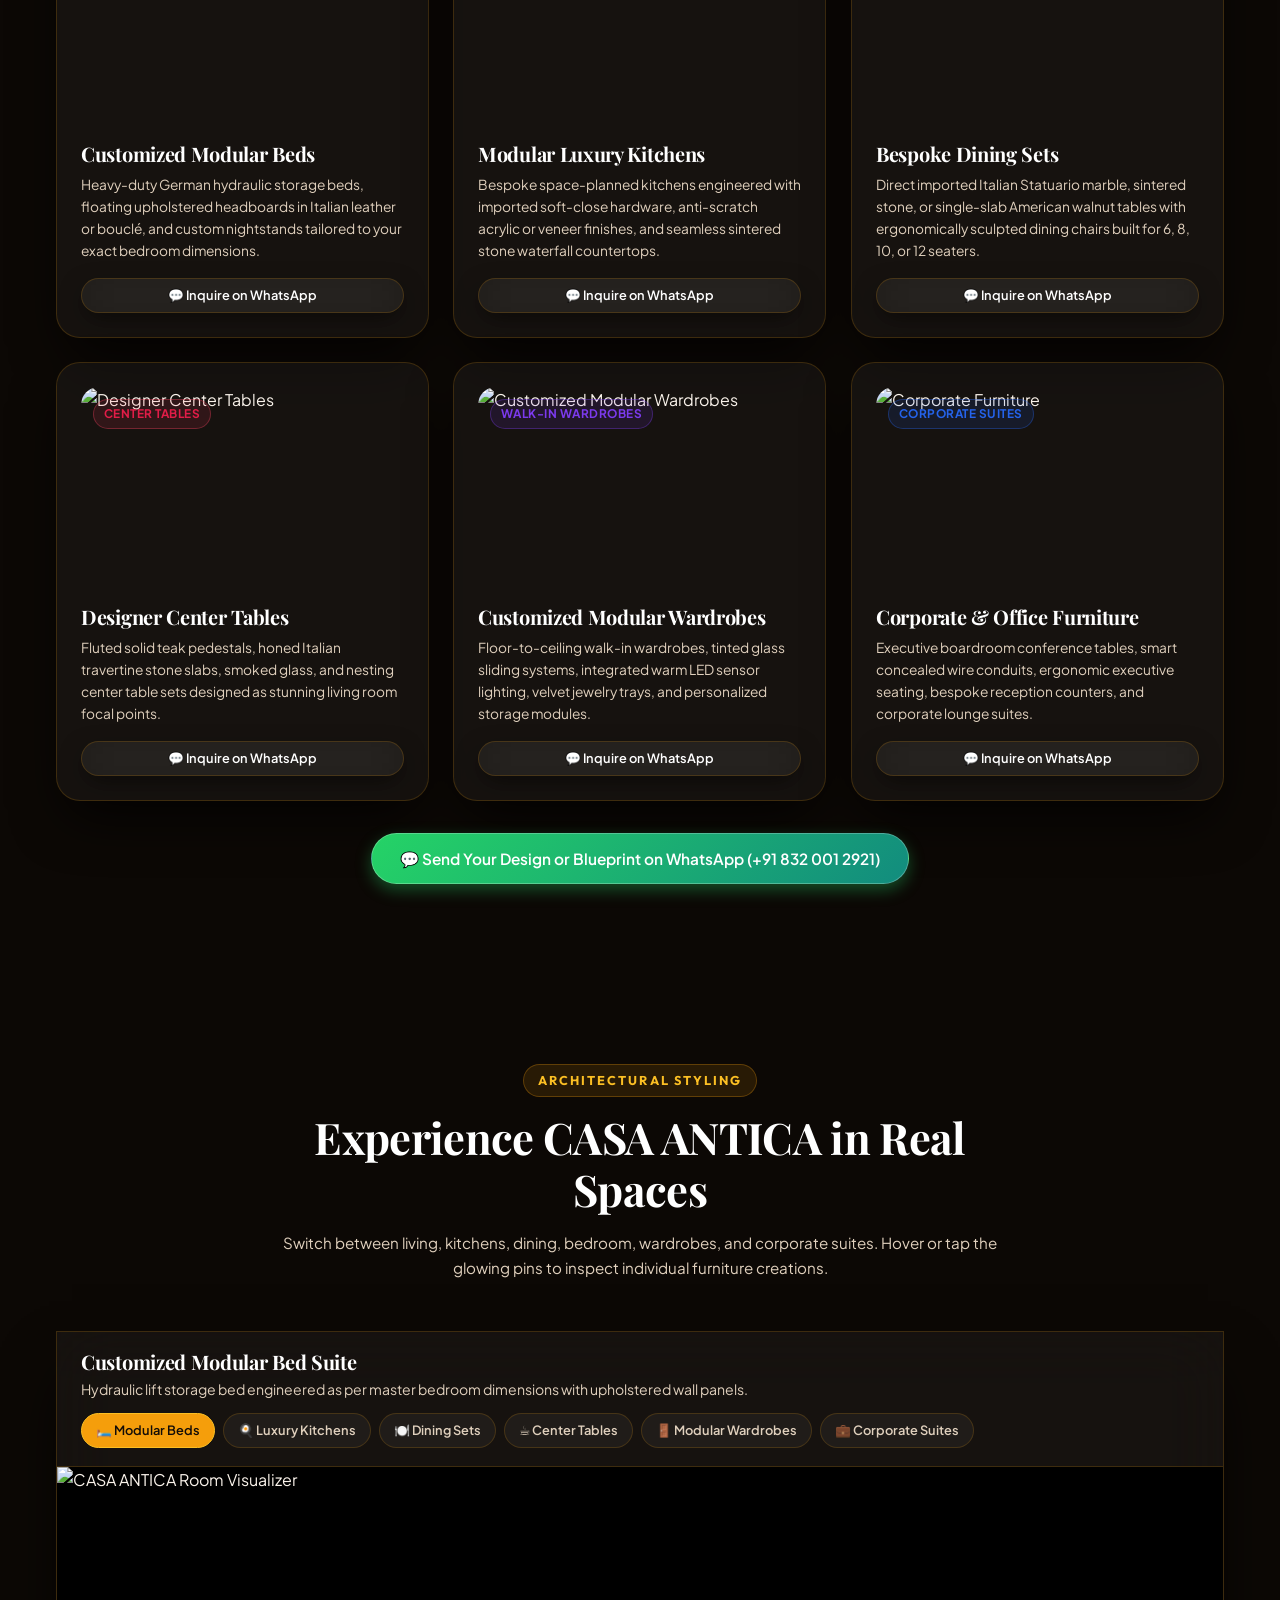
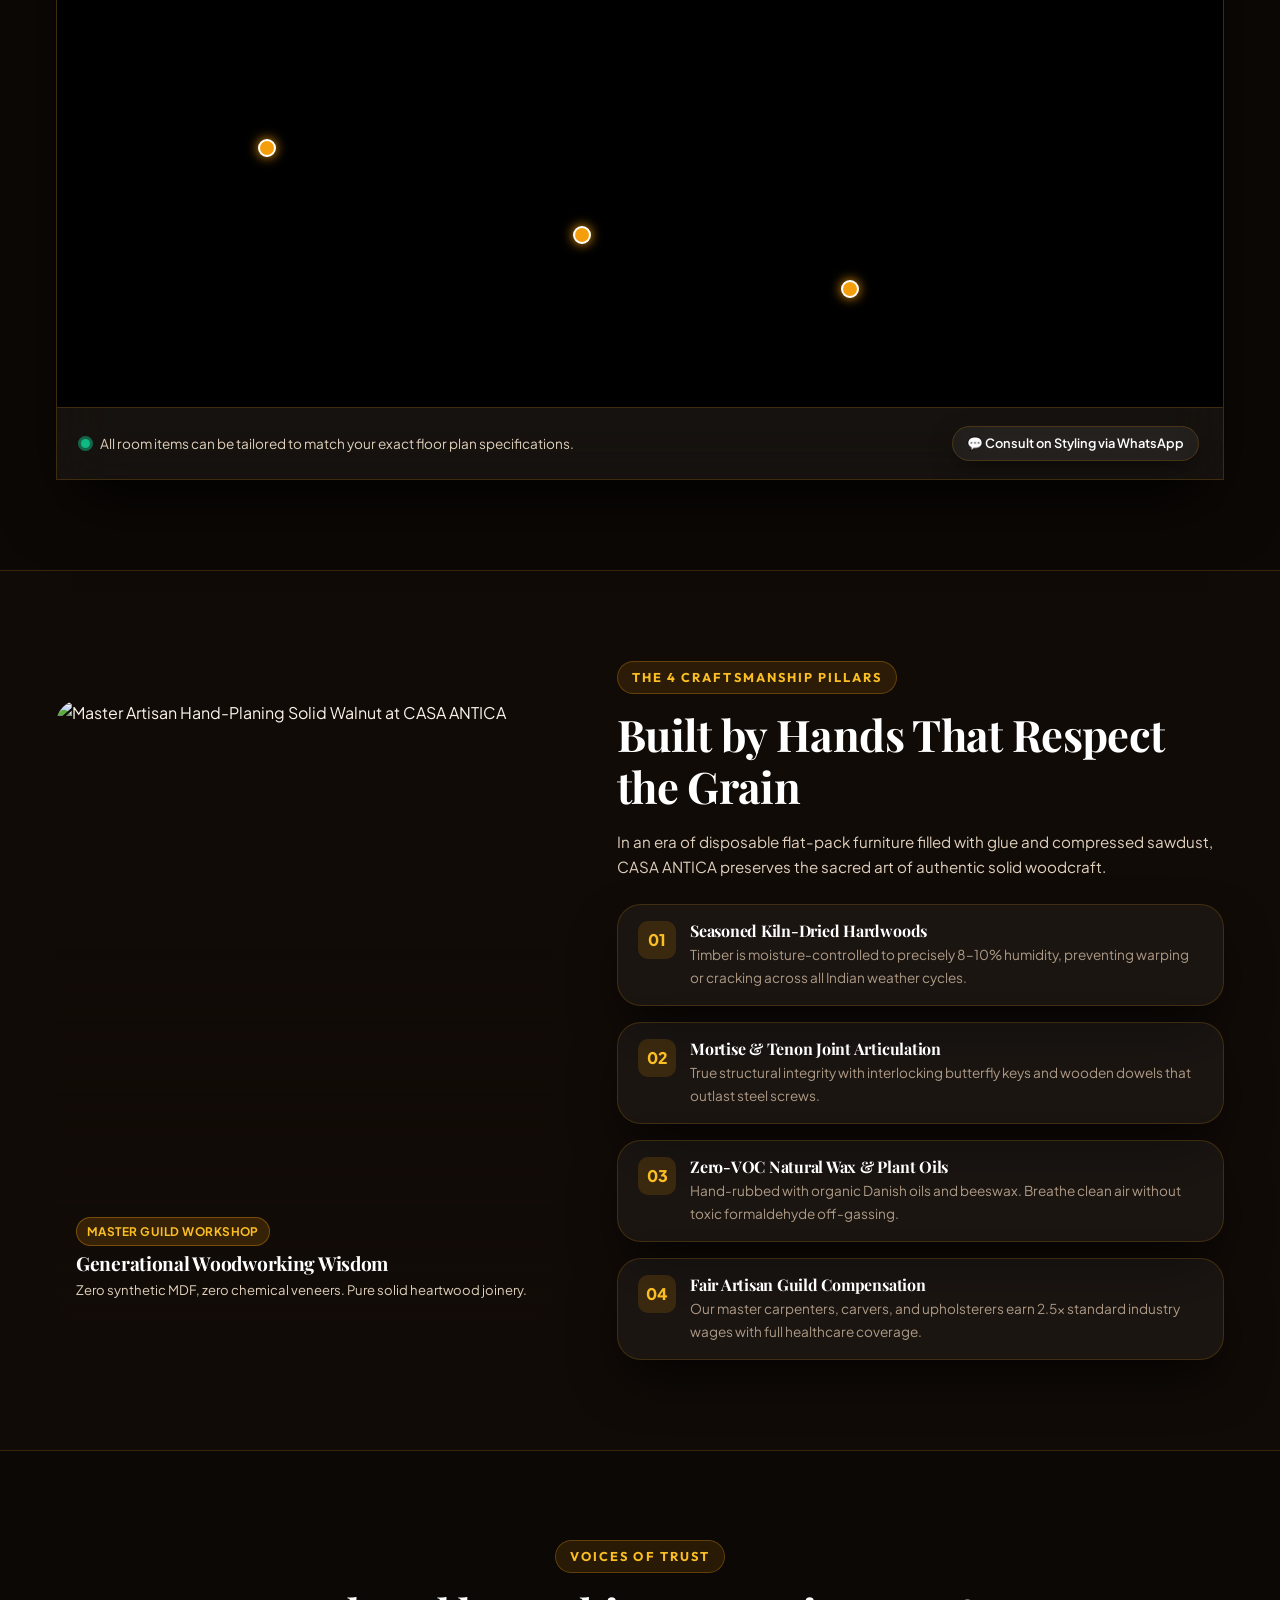
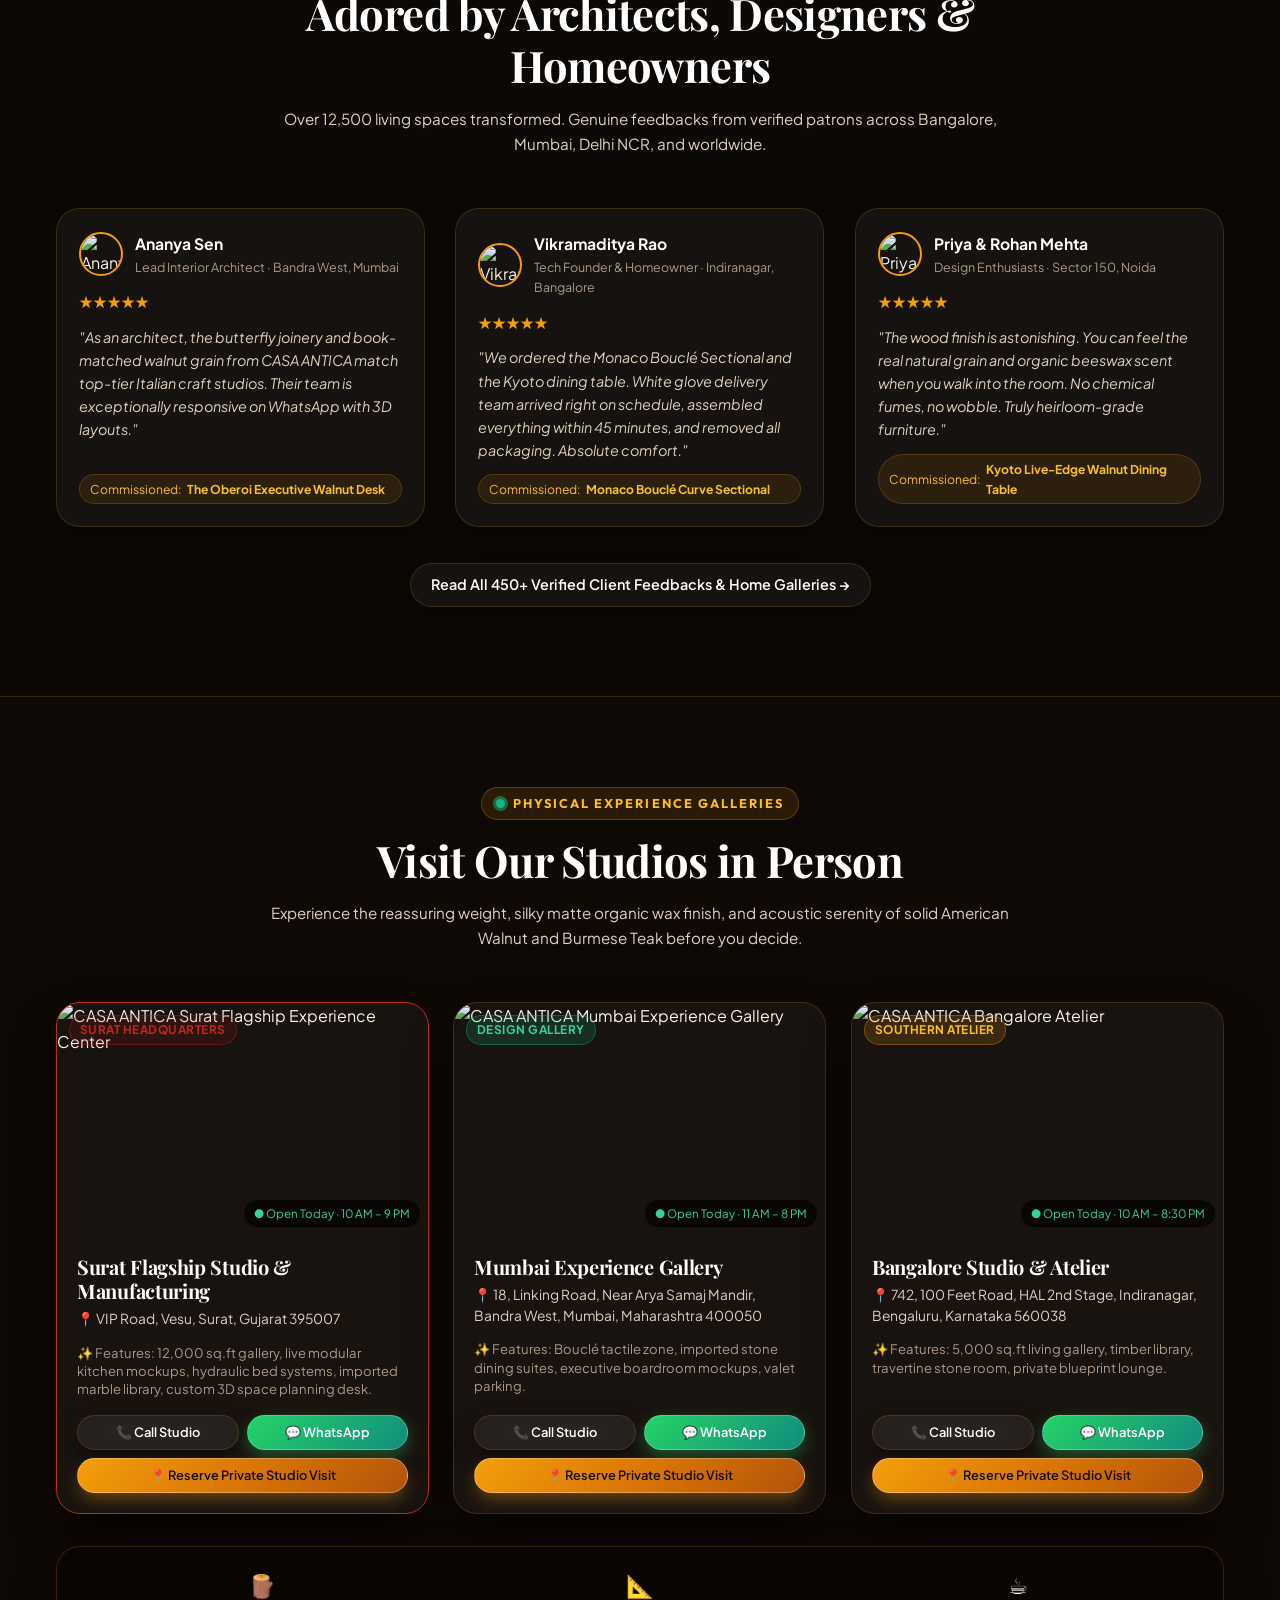
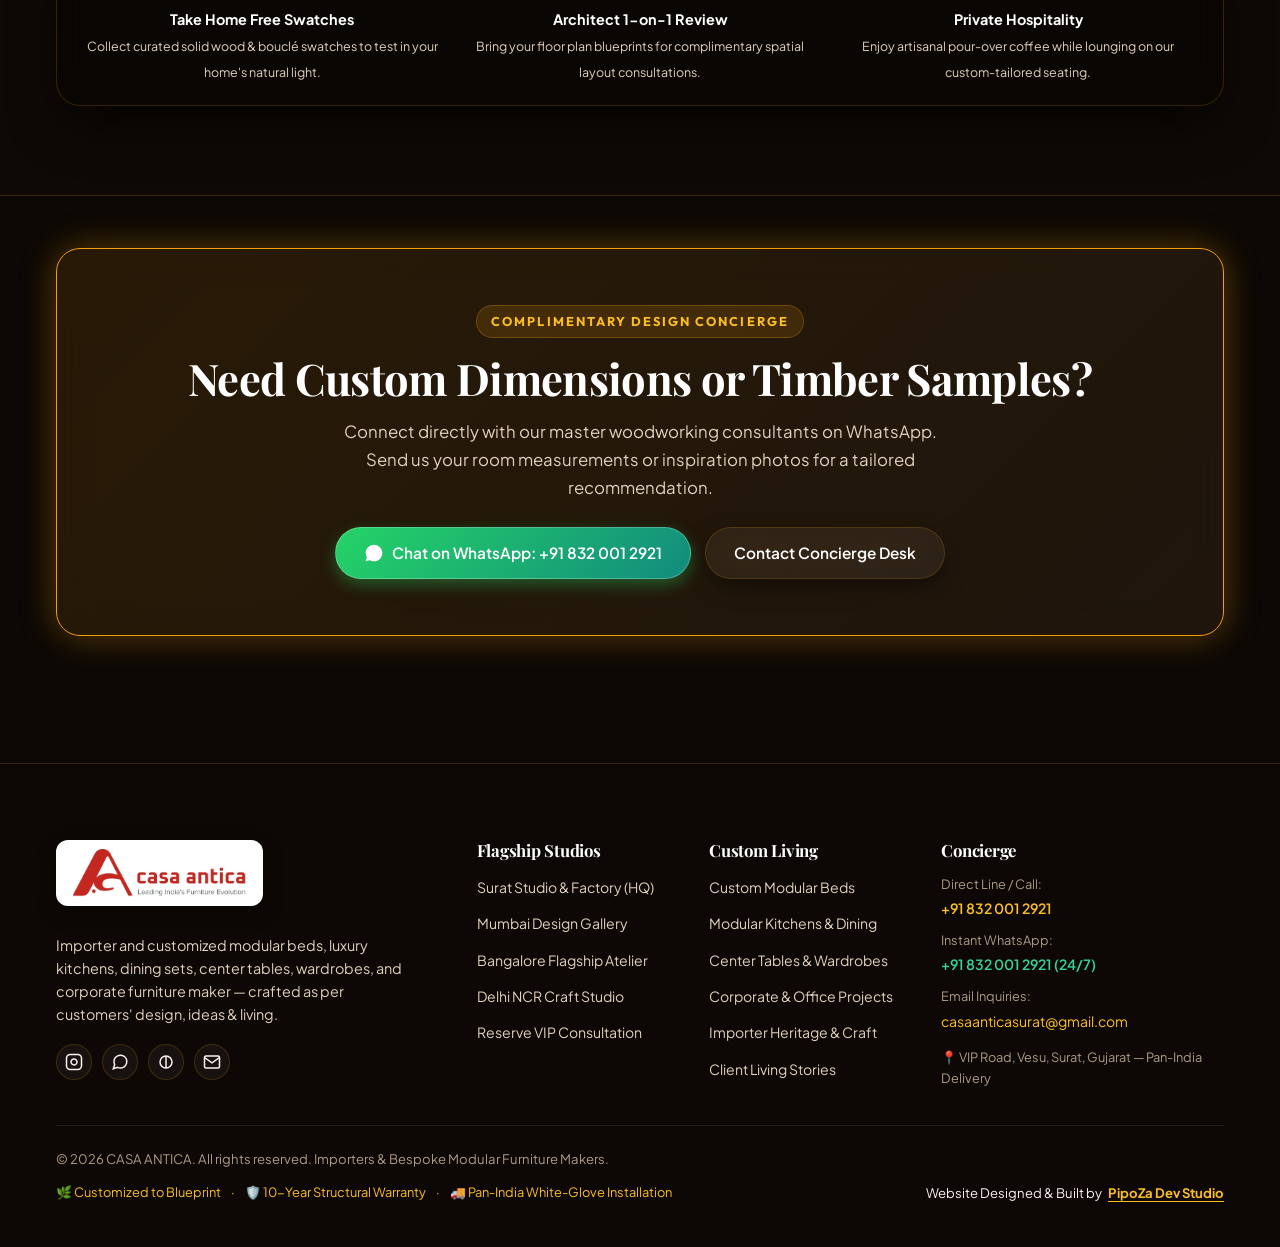
==== commit c0015fa5: "Add files via upload" ====
--- a/index.html
+++ b/index.html
@@ -20,8 +20,16 @@
   <script>
     (function() {
       try {
-        const savedTheme = localStorage.getItem('casa-theme') || localStorage.getItem('xyz-theme') || 'default';
+        let savedMode = localStorage.getItem('casa-mode') || 'coffee';
+        let savedTheme = localStorage.getItem('casa-theme') || 'dark';
+        if (savedTheme === 'classic') { savedMode = 'classic'; savedTheme = 'light'; }
+        else if (savedTheme === 'default') { savedTheme = 'dark'; }
+        if (!['coffee', 'classic'].includes(savedMode)) savedMode = 'coffee';
+        if (!['dark', 'light'].includes(savedTheme)) savedTheme = 'dark';
+        document.documentElement.setAttribute('data-mode', savedMode);
         document.documentElement.setAttribute('data-theme', savedTheme);
+        document.documentElement.setAttribute('data-palette', savedMode + '-' + savedTheme);
+      } catch (e) {}
 
         if (window.location.protocol.startsWith('http')) {
           const pathname = window.location.pathname;
@@ -151,10 +159,35 @@
 
       <!-- Action Buttons -->
       <div class="nav-actions">
-        <!-- 3-Theme Switcher Button -->
-        <button class="action-icon-btn theme-toggle-btn" aria-label="Switch Theme (Default / Dark / Light)" title="Switch Theme">
+        <!-- Dual Mode & Theme Palette Controller -->
+        <div class="palette-controller" role="region" aria-label="Color Mode and Theme Selector">
+          <!-- Mode Pill: Coffee vs Classic -->
+          <div class="palette-segmented mode-segmented" role="radiogroup" aria-label="Design Mode">
+            <button type="button" class="palette-seg-btn active" data-mode-val="coffee" title="Coffee Mode (Warm Artisan Woods)">
+              <span class="seg-icon">☕</span>
+              <span class="seg-label">Coffee</span>
+            </button>
+            <button type="button" class="palette-seg-btn" data-mode-val="classic" title="Classic Mode (Signature White & #C42720)">
+              <span class="seg-icon">🏛️</span>
+              <span class="seg-label">Classic</span>
+            </button>
+          </div>
+          
+          <!-- Theme Pill: Dark vs Light -->
+          <div class="palette-segmented theme-segmented" role="radiogroup" aria-label="Visual Theme">
+            <button type="button" class="palette-seg-btn active" data-theme-val="dark" title="Dark Theme">
+              <span class="seg-icon">🌙</span>
+            </button>
+            <button type="button" class="palette-seg-btn" data-theme-val="light" title="Light Theme">
+              <span class="seg-icon">☀️</span>
+            </button>
+          </div>
+        </div>
+
+        <!-- Quick Fallback / Mobile Theme Cycle Button -->
+        <button class="action-icon-btn theme-toggle-btn" aria-label="Cycle atmospheric mode and theme" title="Cycle Atmosphere">
           <svg width="18" height="18" viewBox="0 0 24 24" fill="none" stroke="currentColor" stroke-width="2">
-            <path d="M18 8h1a4 4 0 0 1 0 8h-1"/><path d="M2 8h16v9a4 4 0 0 1-4 4H6a4 4 0 0 1-4-4V8z"/><line x1="6" y1="1" x2="6" y2="4"/><line x1="10" y1="1" x2="10" y2="4"/><line x1="14" y1="1" x2="14" y2="4"/>
+            <path d="M21 12.79A9 9 0 1 1 11.21 3 7 7 0 0 0 21 12.79z"/>
           </svg>
         </button>
 
@@ -188,43 +221,43 @@
           <div class="reveal-init">
             <div class="section-eyebrow">
               <span class="beacon-dot"></span>
-              <span class="hero-eyebrow-desktop">100% Solid Kiln-Dried Hardwood · Master Guild Artisans</span>
-              <span class="hero-eyebrow-mobile">Kiln-Dried Hardwood · Master Guild</span>
+              <span class="hero-eyebrow-desktop">Direct Importer & Customized Modular Furniture Maker · Surat & Pan-India</span>
+              <span class="hero-eyebrow-mobile">Importer & Custom Modular Maker</span>
             </div>
 
             <h1 style="margin-bottom: 20px;">
-              Crafted for Generations. <br/>
-              <span class="gradient-text-brown">Built for Timeless Living.</span>
+              Crafted As Per Your Design, <br/>
+              <span class="gradient-text-brown">Ideas & Living.</span>
             </h1>
 
             <p style="font-size: clamp(1rem, 1.2vw, 1.2rem); line-height: 1.7; margin-bottom: 28px; color: var(--text-sand);">
-              At <strong>CASA ANTICA</strong>, we handcraft bespoke solid American Walnut, plantation Teak, and French textured bouclé suites built by generational master woodworkers — tailored to your exact architectural specifications.
+              At <strong>CASA ANTICA</strong>, we are direct importers and bespoke manufacturers of <strong>customized modular beds, luxury kitchens, dining sets, center tables, wardrobes, and corporate furniture</strong> — tailored to your exact architectural blueprints, ideas, and lifestyle.
             </p>
 
             <div style="display: flex; gap: 14px; flex-wrap: wrap; margin-bottom: 32px;">
-              <a href="experience-studios.html" class="btn btn-primary btn-lg">Explore Flagship Studios <svg width="18" height="18" viewBox="0 0 24 24" fill="none" stroke="currentColor" stroke-width="2"><path d="M5 12h14M12 5l7 7-7 7"/></svg></a>
-              <a href="https://wa.me/919876543210?text=Hi%20CASA%20ANTICA!%20Please%20share%20your%20latest%20furniture%20lookbook." target="_blank" rel="noopener" class="btn btn-secondary btn-lg">
-                Request Lookbook
+              <a href="experience-studios.html" class="btn btn-primary btn-lg">Explore Experience Studios <svg width="18" height="18" viewBox="0 0 24 24" fill="none" stroke="currentColor" stroke-width="2"><path d="M5 12h14M12 5l7 7-7 7"/></svg></a>
+              <a href="https://wa.me/918320012921?text=Hi%20CASA%20ANTICA!%20I%20would%20like%20to%20share%20my%20furniture%20design%20ideas%20and%20floor%20plan." target="_blank" rel="noopener" class="btn btn-secondary btn-lg">
+                💬 WhatsApp Your Design
               </a>
             </div>
 
             <!-- Value Chips -->
             <div style="display: grid; grid-template-columns: repeat(2, 1fr); gap: 12px; border-top: 1px solid rgba(255, 255, 255, 0.1); padding-top: 22px;">
               <div style="display: flex; align-items: center; gap: 10px;">
-                <div style="width: 28px; height: 28px; border-radius: 50%; background: rgba(245, 158, 11, 0.15); display: flex; align-items: center; justify-content: center; color: var(--amber-light); font-size: 0.85rem;">✓</div>
-                <span style="font-size: 0.85rem; font-weight: 600;">10-Year Structural Frame Warranty</span>
+                <div style="width: 28px; height: 28px; border-radius: 50%; background: rgba(196, 39, 32, 0.15); display: flex; align-items: center; justify-content: center; color: var(--amber-light); font-size: 0.85rem; font-weight: 700;">✓</div>
+                <span style="font-size: 0.85rem; font-weight: 600;">Custom Built As Per Your Living Spaces</span>
               </div>
               <div style="display: flex; align-items: center; gap: 10px;">
-                <div style="width: 28px; height: 28px; border-radius: 50%; background: rgba(16, 185, 129, 0.15); display: flex; align-items: center; justify-content: center; color: #10b981; font-size: 0.85rem;">✓</div>
-                <span style="font-size: 0.85rem; font-weight: 600;">Zero-VOC Organic Plant Wax Finishes</span>
+                <div style="width: 28px; height: 28px; border-radius: 50%; background: rgba(16, 185, 129, 0.15); display: flex; align-items: center; justify-content: center; color: #10b981; font-size: 0.85rem; font-weight: 700;">✓</div>
+                <span style="font-size: 0.85rem; font-weight: 600;">Direct Importer of Premium Hardware & Stone</span>
               </div>
               <div style="display: flex; align-items: center; gap: 10px;">
-                <div style="width: 28px; height: 28px; border-radius: 50%; background: rgba(245, 158, 11, 0.15); display: flex; align-items: center; justify-content: center; color: var(--amber-light); font-size: 0.85rem;">✓</div>
-                <span style="font-size: 0.85rem; font-weight: 600;">Complimentary Architectural Layouts</span>
+                <div style="width: 28px; height: 28px; border-radius: 50%; background: rgba(37, 99, 235, 0.15); display: flex; align-items: center; justify-content: center; color: #3b82f6; font-size: 0.85rem; font-weight: 700;">✓</div>
+                <span style="font-size: 0.85rem; font-weight: 600;">Complimentary 3D Architectural Space Planning</span>
               </div>
               <div style="display: flex; align-items: center; gap: 10px;">
-                <div style="width: 28px; height: 28px; border-radius: 50%; background: rgba(16, 185, 129, 0.15); display: flex; align-items: center; justify-content: center; color: #10b981; font-size: 0.85rem;">✓</div>
-                <span style="font-size: 0.85rem; font-weight: 600;">White-Glove In-Room Installation</span>
+                <div style="width: 28px; height: 28px; border-radius: 50%; background: rgba(16, 185, 129, 0.15); display: flex; align-items: center; justify-content: center; color: #10b981; font-size: 0.85rem; font-weight: 700;">✓</div>
+                <span style="font-size: 0.85rem; font-weight: 600;">White-Glove Installation Across India</span>
               </div>
             </div>
           </div>
@@ -301,6 +334,134 @@
 
 
     <!-- ==========================================================================
+         CORE CUSTOMIZED FURNITURE PILLARS (AS PER CUSTOMER'S DESIGN & LIVING)
+         ========================================================================== -->
+    <section class="section-spacing">
+      <div class="container">
+        <div class="section-header reveal-init">
+          <div class="section-eyebrow">
+            <span class="beacon-dot"></span>
+            <span>Direct Importer & Bespoke Manufacturer</span>
+          </div>
+          <h2 class="section-title">Crafted As Per Your Design, Ideas & Living</h2>
+          <p class="section-subtitle">
+            We transform your architectural blueprints, sketches, and lifestyle ideas into heirloom reality using directly imported premium hardware, Italian stone, and kiln-dried hardwoods.
+          </p>
+        </div>
+
+        <div class="grid-3 horizontal-scroll-mobile reveal-init" style="gap: 24px;">
+          <!-- Card 1: Customized Modular Beds -->
+          <div class="glass-card" style="padding: 24px; display: flex; flex-direction: column;">
+            <div style="position: relative; border-radius: var(--radius-md); overflow: hidden; aspect-ratio: 16/10; margin-bottom: 16px;">
+              <img src="https://images.unsplash.com/photo-1505693416388-ac5ce068fe85?auto=format&fit=crop&w=800&q=80" alt="Customized Modular Beds" style="width: 100%; height: 100%; object-fit: cover;" loading="lazy" />
+              <span class="badge-pill badge-red" style="position: absolute; top: 12px; left: 12px;">Modular Beds</span>
+            </div>
+            <h3 style="font-size: 1.25rem; margin-bottom: 8px;">Customized Modular Beds</h3>
+            <p style="font-size: 0.86rem; color: var(--text-sand); line-height: 1.6; margin-bottom: 16px;">
+              Heavy-duty German hydraulic storage beds, floating upholstered headboards in Italian leather or bouclé, and custom nightstands tailored to your exact bedroom dimensions.
+            </p>
+            <div style="margin-top: auto;">
+              <a href="https://wa.me/918320012921?text=Hi%20CASA%20ANTICA!%20I%20want%20to%20customize%20a%20modular%20bed%20for%20my%20bedroom." target="_blank" rel="noopener" class="btn btn-secondary btn-sm" style="width: 100%; justify-content: center;">
+                💬 Inquire on WhatsApp
+              </a>
+            </div>
+          </div>
+
+          <!-- Card 2: Modular Luxury Kitchens -->
+          <div class="glass-card" style="padding: 24px; display: flex; flex-direction: column;">
+            <div style="position: relative; border-radius: var(--radius-md); overflow: hidden; aspect-ratio: 16/10; margin-bottom: 16px;">
+              <img src="https://images.unsplash.com/photo-1556911220-e15b29be8c8f?auto=format&fit=crop&w=800&q=80" alt="Modular Luxury Kitchens" style="width: 100%; height: 100%; object-fit: cover;" loading="lazy" />
+              <span class="badge-pill badge-green" style="position: absolute; top: 12px; left: 12px;">Direct Importer</span>
+            </div>
+            <h3 style="font-size: 1.25rem; margin-bottom: 8px;">Modular Luxury Kitchens</h3>
+            <p style="font-size: 0.86rem; color: var(--text-sand); line-height: 1.6; margin-bottom: 16px;">
+              Bespoke space-planned kitchens engineered with imported soft-close hardware, anti-scratch acrylic or veneer finishes, and seamless sintered stone waterfall countertops.
+            </p>
+            <div style="margin-top: auto;">
+              <a href="https://wa.me/918320012921?text=Hi%20CASA%20ANTICA!%20I%20want%20to%20plan%20a%20custom%20modular%20kitchen." target="_blank" rel="noopener" class="btn btn-secondary btn-sm" style="width: 100%; justify-content: center;">
+                💬 Inquire on WhatsApp
+              </a>
+            </div>
+          </div>
+
+          <!-- Card 3: Bespoke Dining Sets -->
+          <div class="glass-card" style="padding: 24px; display: flex; flex-direction: column;">
+            <div style="position: relative; border-radius: var(--radius-md); overflow: hidden; aspect-ratio: 16/10; margin-bottom: 16px;">
+              <img src="https://images.unsplash.com/photo-1615066390971-03e4e1c36ddf?auto=format&fit=crop&w=800&q=80" alt="Bespoke Dining Sets" style="width: 100%; height: 100%; object-fit: cover;" loading="lazy" />
+              <span class="badge-pill badge-gold" style="position: absolute; top: 12px; left: 12px;">Imported Marble</span>
+            </div>
+            <h3 style="font-size: 1.25rem; margin-bottom: 8px;">Bespoke Dining Sets</h3>
+            <p style="font-size: 0.86rem; color: var(--text-sand); line-height: 1.6; margin-bottom: 16px;">
+              Direct imported Italian Statuario marble, sintered stone, or single-slab American walnut tables with ergonomically sculpted dining chairs built for 6, 8, 10, or 12 seaters.
+            </p>
+            <div style="margin-top: auto;">
+              <a href="https://wa.me/918320012921?text=Hi%20CASA%20ANTICA!%20I%20am%20interested%20in%20a%20custom%20dining%20set." target="_blank" rel="noopener" class="btn btn-secondary btn-sm" style="width: 100%; justify-content: center;">
+                💬 Inquire on WhatsApp
+              </a>
+            </div>
+          </div>
+
+          <!-- Card 4: Designer Center Tables -->
+          <div class="glass-card" style="padding: 24px; display: flex; flex-direction: column;">
+            <div style="position: relative; border-radius: var(--radius-md); overflow: hidden; aspect-ratio: 16/10; margin-bottom: 16px;">
+              <img src="https://images.unsplash.com/photo-1532372320572-cda25653a26d?auto=format&fit=crop&w=800&q=80" alt="Designer Center Tables" style="width: 100%; height: 100%; object-fit: cover;" loading="lazy" />
+              <span class="badge-pill badge-coral" style="position: absolute; top: 12px; left: 12px;">Center Tables</span>
+            </div>
+            <h3 style="font-size: 1.25rem; margin-bottom: 8px;">Designer Center Tables</h3>
+            <p style="font-size: 0.86rem; color: var(--text-sand); line-height: 1.6; margin-bottom: 16px;">
+              Fluted solid teak pedestals, honed Italian travertine stone slabs, smoked glass, and nesting center table sets designed as stunning living room focal points.
+            </p>
+            <div style="margin-top: auto;">
+              <a href="https://wa.me/918320012921?text=Hi%20CASA%20ANTICA!%20I%20want%20to%20order%20a%20custom%20center%20table." target="_blank" rel="noopener" class="btn btn-secondary btn-sm" style="width: 100%; justify-content: center;">
+                💬 Inquire on WhatsApp
+              </a>
+            </div>
+          </div>
+
+          <!-- Card 5: Customized Modular Wardrobes -->
+          <div class="glass-card" style="padding: 24px; display: flex; flex-direction: column;">
+            <div style="position: relative; border-radius: var(--radius-md); overflow: hidden; aspect-ratio: 16/10; margin-bottom: 16px;">
+              <img src="https://images.unsplash.com/photo-1558997519-83ea9252def8?auto=format&fit=crop&w=800&q=80" alt="Customized Modular Wardrobes" style="width: 100%; height: 100%; object-fit: cover;" loading="lazy" />
+              <span class="badge-pill badge-purple" style="position: absolute; top: 12px; left: 12px;">Walk-In Wardrobes</span>
+            </div>
+            <h3 style="font-size: 1.25rem; margin-bottom: 8px;">Customized Modular Wardrobes</h3>
+            <p style="font-size: 0.86rem; color: var(--text-sand); line-height: 1.6; margin-bottom: 16px;">
+              Floor-to-ceiling walk-in wardrobes, tinted glass sliding systems, integrated warm LED sensor lighting, velvet jewelry trays, and personalized storage modules.
+            </p>
+            <div style="margin-top: auto;">
+              <a href="https://wa.me/918320012921?text=Hi%20CASA%20ANTICA!%20I%20want%20to%20customize%20modular%20wardrobes." target="_blank" rel="noopener" class="btn btn-secondary btn-sm" style="width: 100%; justify-content: center;">
+                💬 Inquire on WhatsApp
+              </a>
+            </div>
+          </div>
+
+          <!-- Card 6: Corporate Furniture -->
+          <div class="glass-card" style="padding: 24px; display: flex; flex-direction: column;">
+            <div style="position: relative; border-radius: var(--radius-md); overflow: hidden; aspect-ratio: 16/10; margin-bottom: 16px;">
+              <img src="https://images.unsplash.com/photo-1518455027359-f3f8164ba6bd?auto=format&fit=crop&w=800&q=80" alt="Corporate Furniture" style="width: 100%; height: 100%; object-fit: cover;" loading="lazy" />
+              <span class="badge-pill badge-blue" style="position: absolute; top: 12px; left: 12px;">Corporate Suites</span>
+            </div>
+            <h3 style="font-size: 1.25rem; margin-bottom: 8px;">Corporate & Office Furniture</h3>
+            <p style="font-size: 0.86rem; color: var(--text-sand); line-height: 1.6; margin-bottom: 16px;">
+              Executive boardroom conference tables, smart concealed wire conduits, ergonomic executive seating, bespoke reception counters, and corporate lounge suites.
+            </p>
+            <div style="margin-top: auto;">
+              <a href="https://wa.me/918320012921?text=Hi%20CASA%20ANTICA!%20I%20have%20a%20corporate%20furniture%20inquiry." target="_blank" rel="noopener" class="btn btn-secondary btn-sm" style="width: 100%; justify-content: center;">
+                💬 Inquire on WhatsApp
+              </a>
+            </div>
+          </div>
+        </div>
+
+        <div style="text-align: center; margin-top: 32px;" class="reveal-init">
+          <a href="https://wa.me/918320012921?text=Hi%20CASA%20ANTICA!%20I%20would%20like%20to%20send%20my%20floorplan%20and%20design%20ideas%20for%20custom%20fabrication." target="_blank" rel="noopener" class="btn btn-whatsapp btn-lg">
+            💬 Send Your Design or Blueprint on WhatsApp (+91 832 001 2921)
+          </a>
+        </div>
+      </div>
+    </section>
+
+    <!-- ==========================================================================
          INTERACTIVE ROOM VISUALIZER (PURE PICTURES & DESIGNS — ZERO PRICES)
          ========================================================================== -->
     <section class="section-spacing">
@@ -309,7 +470,7 @@
           <div class="section-eyebrow">Architectural Styling</div>
           <h2 class="section-title">Experience CASA ANTICA in Real Spaces</h2>
           <p class="section-subtitle">
-            Switch between living, dining, bedroom, and executive office spaces. Hover or tap the glowing pins to inspect individual furniture creations.
+            Switch between living, kitchens, dining, bedroom, wardrobes, and corporate suites. Hover or tap the glowing pins to inspect individual furniture creations.
           </p>
         </div>
 
@@ -317,14 +478,16 @@
           <!-- Room Tabs -->
           <div class="room-visualizer-header">
             <div>
-              <h3 class="room-visualizer-title" style="font-size: 1.25rem; margin-bottom: 4px;">The Solis Modern Living Suite</h3>
-              <p class="room-visualizer-desc" style="font-size: 0.88rem; color: var(--text-sand); margin: 0;">Featuring the Monaco Curved Bouclé Sectional with Aurelia Honed Travertine Coffee Table.</p>
-            </div>
-            <div class="room-visualizer-tabs">
-              <button class="room-visualizer-tab active" data-room="living">🛋️ Living Room</button>
-              <button class="room-visualizer-tab" data-room="dining">🍽️ Dining Suite</button>
-              <button class="room-visualizer-tab" data-room="bedroom">🛏️ Bedroom Ryokan</button>
-              <button class="room-visualizer-tab" data-room="office">💼 Executive Studio</button>
+              <h3 class="room-visualizer-title" style="font-size: 1.25rem; margin-bottom: 4px;">Customized Modular Bed Suite</h3>
+              <p class="room-visualizer-desc" style="font-size: 0.88rem; color: var(--text-sand); margin: 0;">Hydraulic lift storage bed engineered as per master bedroom dimensions with upholstered wall panels.</p>
+            </div>
+            <div class="room-visualizer-tabs" style="display: flex; flex-wrap: wrap; gap: 8px;">
+              <button class="room-visualizer-tab active" data-room="beds">🛏️ Modular Beds</button>
+              <button class="room-visualizer-tab" data-room="kitchens">🍳 Luxury Kitchens</button>
+              <button class="room-visualizer-tab" data-room="dining">🍽️ Dining Sets</button>
+              <button class="room-visualizer-tab" data-room="tables">☕ Center Tables</button>
+              <button class="room-visualizer-tab" data-room="wardrobes">🚪 Modular Wardrobes</button>
+              <button class="room-visualizer-tab" data-room="corporate">💼 Corporate Suites</button>
             </div>
           </div>
 
@@ -345,7 +508,7 @@
               <span class="beacon-dot"></span>
               <span style="font-size: 0.85rem; color: var(--text-sand);">All room items can be tailored to match your exact floor plan specifications.</span>
             </div>
-            <a href="https://wa.me/919876543210?text=Hi%20CASA%20ANTICA!%20I%20would%20like%20to%20consult%20on%20room%20styling%20and%20dimensions." target="_blank" rel="noopener" class="btn btn-secondary btn-sm">
+            <a href="https://wa.me/918320012921?text=Hi%20CASA%20ANTICA!%20I%20would%20like%20to%20consult%20on%20customized%20furniture%20dimensions." target="_blank" rel="noopener" class="btn btn-secondary btn-sm">
               💬 Consult on Styling via WhatsApp
             </a>
           </div>
@@ -523,36 +686,36 @@
         </div>
 
         <div class="grid-3 reveal-init" style="gap: 24px;">
-          <!-- Studio 1: Bangalore -->
-          <div class="glass-card studio-card" style="padding: 0; overflow: hidden; display: flex; flex-direction: column;">
+          <!-- Studio 1: Surat Headquarters -->
+          <div class="glass-card studio-card" style="padding: 0; overflow: hidden; display: flex; flex-direction: column; border: 1.5px solid var(--brand-red);">
             <div style="position: relative; aspect-ratio: 16/10; overflow: hidden;">
               <img 
                 src="https://images.unsplash.com/photo-1618221195710-dd6b41faaea6?auto=format&fit=crop&w=800&q=80" 
-                alt="CASA ANTICA Bangalore Atelier Studio" 
+                alt="CASA ANTICA Surat Flagship Experience Center" 
                 style="width: 100%; height: 100%; object-fit: cover; transition: transform 0.6s ease;"
                 class="studio-card-img"
               />
               <div style="position: absolute; top: 12px; left: 12px;">
-                <span class="badge-pill badge-amber">Flagship Atelier</span>
+                <span class="badge-pill badge-red">Surat Headquarters</span>
               </div>
               <div style="position: absolute; bottom: 8px; right: 8px; background: rgba(0,0,0,0.7); backdrop-filter: blur(8px); padding: 4px 10px; border-radius: var(--radius-pill); font-size: 0.72rem; color: #34d399;">
-                ● Open Today · 10 AM – 8:30 PM
+                ● Open Today · 10 AM – 9 PM
               </div>
             </div>
             <div style="padding: 20px; display: flex; flex-direction: column; flex-grow: 1;">
-              <h3 style="font-size: 1.25rem; margin-bottom: 6px;">Bangalore Studio & Atelier</h3>
+              <h3 style="font-size: 1.25rem; margin-bottom: 6px;">Surat Flagship Studio & Manufacturing</h3>
               <p style="font-size: 0.86rem; color: var(--text-sand); line-height: 1.5; margin-bottom: 14px;">
-                📍 742, 100 Feet Road, HAL 2nd Stage, Indiranagar, Bengaluru, Karnataka 560038
+                📍 VIP Road, Vesu, Surat, Gujarat 395007
               </p>
               <div style="font-size: 0.82rem; color: var(--text-muted); margin-bottom: 16px; line-height: 1.4;">
-                ✨ Features: 5,000 sq.ft living gallery, timber library, travertine stone room, private blueprint lounge.
+                ✨ Features: 12,000 sq.ft gallery, live modular kitchen mockups, hydraulic bed systems, imported marble library, custom 3D space planning desk.
               </div>
               <div style="margin-top: auto; display: flex; flex-direction: column; gap: 8px;">
                 <div style="display: flex; gap: 8px;">
-                  <a href="tel:+919876543210" class="btn btn-secondary btn-sm" style="flex: 1; justify-content: center;">
+                  <a href="tel:+918320012921" class="btn btn-secondary btn-sm" style="flex: 1; justify-content: center;">
                     📞 Call Studio
                   </a>
-                  <a href="https://wa.me/919876543210?text=Hi%20CASA%20ANTICA!%20I%20would%20like%20to%20visit%20your%20Bangalore%20Studio." target="_blank" rel="noopener" class="btn btn-whatsapp btn-sm" style="flex: 1; justify-content: center;">
+                  <a href="https://wa.me/918320012921?text=Hi%20CASA%20ANTICA!%20I%20would%20like%20to%20visit%20your%20Surat%20Headquarters%20Studio." target="_blank" rel="noopener" class="btn btn-whatsapp btn-sm" style="flex: 1; justify-content: center;">
                     💬 WhatsApp
                   </a>
                 </div>
@@ -585,14 +748,14 @@
                 📍 18, Linking Road, Near Arya Samaj Mandir, Bandra West, Mumbai, Maharashtra 400050
               </p>
               <div style="font-size: 0.82rem; color: var(--text-muted); margin-bottom: 16px; line-height: 1.4;">
-                ✨ Features: Bouclé tactile zone, walnut dining suites, executive boardroom mockups, valet parking.
+                ✨ Features: Bouclé tactile zone, imported stone dining suites, executive boardroom mockups, valet parking.
               </div>
               <div style="margin-top: auto; display: flex; flex-direction: column; gap: 8px;">
                 <div style="display: flex; gap: 8px;">
-                  <a href="tel:+918000123456" class="btn btn-secondary btn-sm" style="flex: 1; justify-content: center;">
+                  <a href="tel:+918320012921" class="btn btn-secondary btn-sm" style="flex: 1; justify-content: center;">
                     📞 Call Studio
                   </a>
-                  <a href="https://wa.me/919876543210?text=Hi%20CASA%20ANTICA!%20I%20would%20like%20to%20visit%20your%20Mumbai%20Gallery." target="_blank" rel="noopener" class="btn btn-whatsapp btn-sm" style="flex: 1; justify-content: center;">
+                  <a href="https://wa.me/918320012921?text=Hi%20CASA%20ANTICA!%20I%20would%20like%20to%20visit%20your%20Mumbai%20Gallery." target="_blank" rel="noopener" class="btn btn-whatsapp btn-sm" style="flex: 1; justify-content: center;">
                     💬 WhatsApp
                   </a>
                 </div>
@@ -603,36 +766,36 @@
             </div>
           </div>
 
-          <!-- Studio 3: Delhi NCR -->
+          <!-- Studio 3: Bangalore -->
           <div class="glass-card studio-card" style="padding: 0; overflow: hidden; display: flex; flex-direction: column;">
             <div style="position: relative; aspect-ratio: 16/10; overflow: hidden;">
               <img 
                 src="https://images.unsplash.com/photo-1600565193348-f74bd3c7ccdf?auto=format&fit=crop&w=800&q=80" 
-                alt="CASA ANTICA Delhi NCR Studio" 
+                alt="CASA ANTICA Bangalore Atelier" 
                 style="width: 100%; height: 100%; object-fit: cover; transition: transform 0.6s ease;"
                 class="studio-card-img"
               />
               <div style="position: absolute; top: 12px; left: 12px;">
-                <span class="badge-pill badge-amber">Architectural Studio</span>
+                <span class="badge-pill badge-amber">Southern Atelier</span>
               </div>
               <div style="position: absolute; bottom: 8px; right: 8px; background: rgba(0,0,0,0.7); backdrop-filter: blur(8px); padding: 4px 10px; border-radius: var(--radius-pill); font-size: 0.72rem; color: #34d399;">
                 ● Open Today · 10 AM – 8:30 PM
               </div>
             </div>
             <div style="padding: 20px; display: flex; flex-direction: column; flex-grow: 1;">
-              <h3 style="font-size: 1.25rem; margin-bottom: 6px;">Delhi NCR Craft Studio</h3>
+              <h3 style="font-size: 1.25rem; margin-bottom: 6px;">Bangalore Studio & Atelier</h3>
               <p style="font-size: 0.86rem; color: var(--text-sand); line-height: 1.5; margin-bottom: 14px;">
-                📍 Plot B-4, Sector 62, Institutional Area, Noida, Uttar Pradesh 201309
+                📍 742, 100 Feet Road, HAL 2nd Stage, Indiranagar, Bengaluru, Karnataka 560038
               </p>
               <div style="font-size: 0.82rem; color: var(--text-muted); margin-bottom: 16px; line-height: 1.4;">
-                ✨ Features: Full 4BHK architectural suite mockups, custom joinery workshop tour, wood stain laboratory.
+                ✨ Features: 5,000 sq.ft living gallery, timber library, travertine stone room, private blueprint lounge.
               </div>
               <div style="margin-top: auto; display: flex; flex-direction: column; gap: 8px;">
                 <div style="display: flex; gap: 8px;">
-                  <a href="tel:+919876543210" class="btn btn-secondary btn-sm" style="flex: 1; justify-content: center;">
+                  <a href="tel:+918320012921" class="btn btn-secondary btn-sm" style="flex: 1; justify-content: center;">
                     📞 Call Studio
                   </a>
-                  <a href="https://wa.me/919876543210?text=Hi%20CASA%20ANTICA!%20I%20would%20like%20to%20visit%20your%20Noida%20Studio." target="_blank" rel="noopener" class="btn btn-whatsapp btn-sm" style="flex: 1; justify-content: center;">
+                  <a href="https://wa.me/918320012921?text=Hi%20CASA%20ANTICA!%20I%20would%20like%20to%20visit%20your%20Bangalore%20Studio." target="_blank" rel="noopener" class="btn btn-whatsapp btn-sm" style="flex: 1; justify-content: center;">
                     💬 WhatsApp
                   </a>
                 </div>
@@ -681,9 +844,9 @@
           </p>
 
           <div style="display: flex; justify-content: center; gap: 14px; flex-wrap: wrap;">
-            <a href="https://wa.me/919876543210?text=Hi%20CASA%20ANTICA!%20I%20would%20like%20to%20consult%20on%20a%20custom%20order." target="_blank" rel="noopener" class="btn btn-whatsapp btn-lg">
+            <a href="https://wa.me/918320012921?text=Hi%20CASA%20ANTICA!%20I%20would%20like%20to%20consult%20on%20customized%20modular%20furniture." target="_blank" rel="noopener" class="btn btn-whatsapp btn-lg">
               <svg width="20" height="20" viewBox="0 0 24 24" fill="currentColor"><path d="M12 2C6.477 2 2 6.477 2 12c0 1.891.524 3.662 1.438 5.178L2 22l4.981-1.398A9.957 9.957 0 0 0 12 22c5.523 0 10-4.477 10-10S17.523 2 12 2z"/></svg>
-              Chat on WhatsApp: +91 98765 43210
+              Chat on WhatsApp: +91 832 001 2921
             </a>
             <a href="contact.html" class="btn btn-secondary btn-lg">
               Contact Concierge Desk
@@ -704,23 +867,23 @@
         <div class="footer-brand">
           <a href="index.html" class="footer-brand-link" aria-label="CASA ANTICA Homepage">
             <div class="footer-logo-card">
-              <img src="logo.png" alt="CASA ANTICA — Leading India's Furniture Evolution" class="footer-logo-img" />
+              <img src="logo.png" alt="CASA ANTICA — Importer & Customized Modular Furniture Maker" class="footer-logo-img" />
             </div>
           </a>
           <p>
-            Leading India's Furniture Evolution. Curators and creators of bespoke architectural furniture, masterfully sculpted from certified sustainable Indian teak, American walnut, and white ash for enduring heirlooms.
+            Importer and customized modular beds, luxury kitchens, dining sets, center tables, wardrobes, and corporate furniture maker — crafted as per customers' design, ideas & living.
           </p>
           <div class="footer-social-links">
             <a href="https://instagram.com" target="_blank" rel="noopener" class="footer-social-btn" aria-label="Instagram">
               <svg width="18" height="18" viewBox="0 0 24 24" fill="none" stroke="currentColor" stroke-width="2"><rect x="2" y="2" width="20" height="20" rx="5" ry="5"></rect><path d="M16 11.37A4 4 0 1 1 12.63 8 4 4 0 0 1 16 11.37z"></path><line x1="17.5" y1="6.5" x2="17.51" y2="6.5"></line></svg>
             </a>
-            <a href="https://wa.me/919876543210" target="_blank" rel="noopener" class="footer-social-btn" aria-label="WhatsApp">
+            <a href="https://wa.me/918320012921" target="_blank" rel="noopener" class="footer-social-btn" aria-label="WhatsApp">
               <svg width="18" height="18" viewBox="0 0 24 24" fill="none" stroke="currentColor" stroke-width="2"><path d="M21 11.5a8.38 8.38 0 0 1-.9 3.8 8.5 8.5 0 0 1-7.6 4.7 8.38 8.38 0 0 1-3.8-.9L3 21l1.9-5.7a8.38 8.38 0 0 1-.9-3.8 8.5 8.5 0 0 1 4.7-7.6 8.38 8.38 0 0 1 3.8-.9h.5a8.48 8.48 0 0 1 8 8v.5z"></path></svg>
             </a>
             <a href="https://pinterest.com" target="_blank" rel="noopener" class="footer-social-btn" aria-label="Pinterest">
               <svg width="18" height="18" viewBox="0 0 24 24" fill="none" stroke="currentColor" stroke-width="2"><line x1="12" y1="4" x2="12" y2="20"></line><circle cx="12" cy="12" r="8"></circle></svg>
             </a>
-            <a href="mailto:concierge@casaantica.in" class="footer-social-btn" aria-label="Email Concierge">
+            <a href="mailto:casaanticasurat@gmail.com" class="footer-social-btn" aria-label="Email Concierge">
               <svg width="18" height="18" viewBox="0 0 24 24" fill="none" stroke="currentColor" stroke-width="2"><path d="M4 4h16c1.1 0 2 .9 2 2v12c0 1.1-.9 2-2 2H4c-1.1 0-2-.9-2-2V6c0-1.1.9-2 2-2z"></path><polyline points="22,6 12,13 2,6"></polyline></svg>
             </a>
           </div>
@@ -730,23 +893,24 @@
         <div>
           <h4 class="footer-col-title">Flagship Studios</h4>
           <ul class="footer-links-list">
+            <li><a href="experience-studios.html#surat" class="footer-link">Surat Studio & Factory (HQ)</a></li>
+            <li><a href="experience-studios.html#mumbai" class="footer-link">Mumbai Design Gallery</a></li>
             <li><a href="experience-studios.html#bangalore" class="footer-link">Bangalore Flagship Atelier</a></li>
-            <li><a href="experience-studios.html#mumbai" class="footer-link">Mumbai Design Gallery</a></li>
             <li><a href="experience-studios.html#noida" class="footer-link">Delhi NCR Craft Studio</a></li>
-            <li><a href="experience-studios.html#reserve-tour" class="footer-link">Reserve VIP Studio Tour</a></li>
-            <li><a href="experience-studios.html#reserve-tour" class="footer-link">Curated Timber Library</a></li>
+            <li><a href="experience-studios.html#reserve-tour" class="footer-link">Reserve VIP Consultation</a></li>
           </ul>
         </div>
 
         <!-- Col 3: Craftsmanship & Atelier -->
         <div>
-          <h4 class="footer-col-title">The Atelier</h4>
+          <h4 class="footer-col-title">Custom Living</h4>
           <ul class="footer-links-list">
-            <li><a href="about.html" class="footer-link">Artisan Heritage</a></li>
-            <li><a href="about.html" class="footer-link">Kiln-Drying Standards</a></li>
-            <li><a href="reviews.html" class="footer-link">Patron Testimonials</a></li>
-            <li><a href="contact.html" class="footer-link">White-Glove Delivery</a></li>
-            <li><a href="contact.html" class="footer-link">Bespoke Architectural Inquiries</a></li>
+            <li><a href="index.html#pillars" class="footer-link">Custom Modular Beds</a></li>
+            <li><a href="index.html#pillars" class="footer-link">Modular Kitchens & Dining</a></li>
+            <li><a href="index.html#pillars" class="footer-link">Center Tables & Wardrobes</a></li>
+            <li><a href="index.html#pillars" class="footer-link">Corporate & Office Projects</a></li>
+            <li><a href="about.html" class="footer-link">Importer Heritage & Craft</a></li>
+            <li><a href="reviews.html" class="footer-link">Client Living Stories</a></li>
           </ul>
         </div>
 
@@ -755,19 +919,19 @@
           <h4 class="footer-col-title">Concierge</h4>
           <div style="display: flex; flex-direction: column; gap: 10px; font-size: 0.88rem; color: var(--text-sand);">
             <div>
-              <span style="color: var(--text-muted); font-size: 0.80rem; display: block; margin-bottom: 2px;">Direct Line:</span>
-              <a href="tel:+919876543210" style="color: var(--amber-light); font-weight: 600;">+91 98765 43210</a>
+              <span style="color: var(--text-muted); font-size: 0.80rem; display: block; margin-bottom: 2px;">Direct Line / Call:</span>
+              <a href="tel:+918320012921" style="color: var(--amber-light); font-weight: 600;">+91 832 001 2921</a>
             </div>
             <div>
               <span style="color: var(--text-muted); font-size: 0.80rem; display: block; margin-bottom: 2px;">Instant WhatsApp:</span>
-              <a href="https://wa.me/919876543210" target="_blank" rel="noopener" style="color: #34d399; font-weight: 600;">+91 98765 43210 (24/7)</a>
+              <a href="https://wa.me/918320012921" target="_blank" rel="noopener" style="color: #34d399; font-weight: 600;">+91 832 001 2921 (24/7)</a>
             </div>
             <div>
               <span style="color: var(--text-muted); font-size: 0.80rem; display: block; margin-bottom: 2px;">Email Inquiries:</span>
-              <a href="mailto:concierge@casaantica.in" style="color: var(--amber-light);">concierge@casaantica.in</a>
+              <a href="mailto:casaanticasurat@gmail.com" style="color: var(--amber-light);">casaanticasurat@gmail.com</a>
             </div>
             <div style="font-size: 0.80rem; color: var(--text-muted); margin-top: 4px;">
-              Pan-India White-Glove Installation
+              📍 VIP Road, Vesu, Surat, Gujarat — Pan-India Delivery
             </div>
           </div>
         </div>
@@ -776,14 +940,14 @@
       <!-- Footer Bottom Bar -->
       <div class="footer-bottom">
         <div>
-          © 2026 CASA ANTICA Private Limited. All rights reserved. Handcrafted with pride in India.
+          © 2026 CASA ANTICA. All rights reserved. Importers & Bespoke Modular Furniture Makers.
         </div>
         <div class="footer-trust-tags">
-          <span>🌿 Sustainable Teak</span>
+          <span>🌿 Customized to Blueprint</span>
           <span>·</span>
-          <span>🛡️ 10-Year Frame Warranty</span>
+          <span>🛡️ 10-Year Structural Warranty</span>
           <span>·</span>
-          <span>🚚 Free White-Glove Installation</span>
+          <span>🚚 Pan-India White-Glove Installation</span>
         </div>
         <div class="pipoza-footer-credit">
           <span>Website Designed & Built by</span>
@@ -816,14 +980,35 @@
       </div>
 
       <div style="margin-top: auto; display: flex; flex-direction: column; gap: 12px;">
-        <a href="https://wa.me/919876543210" class="btn btn-whatsapp" style="width: 100%;">
-          💬 WhatsApp Concierge
+        <a href="https://wa.me/918320012921?text=Hi%20CASA%20ANTICA!%20I%20would%20like%20to%20inquire%20about%20customized%20modular%20furniture." class="btn btn-whatsapp" style="width: 100%;">
+          💬 WhatsApp: +91 832 001 2921
         </a>
-        <div style="display: flex; justify-content: space-between; align-items: center; padding-top: 12px; border-top: 1px solid rgba(255,255,255,0.1);">
-          <span style="font-size: 0.82rem; color: var(--text-muted);">Switch Theme</span>
-          <button class="action-icon-btn theme-toggle-btn" aria-label="Toggle theme">
-            <svg width="18" height="18" viewBox="0 0 24 24" fill="none" stroke="currentColor" stroke-width="2"><path d="M18 8h1a4 4 0 0 1 0 8h-1"/><path d="M2 8h16v9a4 4 0 0 1-4 4H6a4 4 0 0 1-4-4V8z"/></svg>
-          </button>
+        <!-- Atmospheric Mode & Theme Switcher (3x Richer Drawer Experience) -->
+        <div class="drawer-palette-box">
+          <div class="drawer-palette-header">
+            <span class="drawer-palette-title">Atmosphere Mode</span>
+            <span class="drawer-palette-badge" id="drawerActivePaletteBadge">☕ Coffee · 🌙 Obsidian Dark</span>
+          </div>
+
+          <!-- Mode Row: Coffee vs Classic -->
+          <div class="drawer-segmented-row" role="radiogroup" aria-label="Atmospheric Mode">
+            <button type="button" class="drawer-mode-btn active" data-mode-val="coffee" title="Coffee Mode (Warm Artisan Woods)">
+              <span>☕ Coffee</span>
+            </button>
+            <button type="button" class="drawer-mode-btn" data-mode-val="classic" title="Classic Mode (Signature White & #C42720)">
+              <span>🏛️ Classic</span>
+            </button>
+          </div>
+
+          <!-- Theme Row: Dark vs Light -->
+          <div class="drawer-theme-row" role="radiogroup" aria-label="Visual Theme">
+            <button type="button" class="drawer-theme-btn active" data-theme-val="dark" title="Dark Theme">
+              <span>🌙 Dark</span>
+            </button>
+            <button type="button" class="drawer-theme-btn" data-theme-val="light" title="Light Theme">
+              <span>☀️ Light</span>
+            </button>
+          </div>
         </div>
       </div>
     </div>
@@ -833,11 +1018,11 @@
        MOBILE FLOATING ACTION DOCK (THUMB BAR — INSTANT PHYSICAL & DIRECT ACCESS)
        ========================================================================== -->
   <aside class="mobile-action-dock" aria-label="Mobile Quick Actions">
-    <a href="https://wa.me/919876543210" class="dock-item dock-item-whatsapp" aria-label="WhatsApp">
+    <a href="https://wa.me/918320012921?text=Hi%20CASA%20ANTICA!%20I%20would%20like%20to%20discuss%20a%20custom%20order." class="dock-item dock-item-whatsapp" aria-label="WhatsApp">
       <svg viewBox="0 0 24 24" fill="currentColor"><path d="M12 2C6.477 2 2 6.477 2 12c0 1.891.524 3.662 1.438 5.178L2 22l4.981-1.398A9.957 9.957 0 0 0 12 22c5.523 0 10-4.477 10-10S17.523 2 12 2z"/></svg>
       <span>WhatsApp</span>
     </a>
-    <a href="tel:+919876543210" class="dock-item" aria-label="Call Us">
+    <a href="tel:+918320012921" class="dock-item" aria-label="Call Us">
       <svg viewBox="0 0 24 24" fill="none" stroke="currentColor" stroke-width="2"><path d="M22 16.92v3a2 2 0 0 1-2.18 2 19.79 19.79 0 0 1-8.63-3.07 19.5 19.5 0 0 1-6-6 19.79 19.79 0 0 1-3.07-8.67A2 2 0 0 1 4.11 2h3a2 2 0 0 1 2 1.72 12.84 12.84 0 0 0 .7 2.81 2 2 0 0 1-.45 2.11L8.09 9.91a16 16 0 0 0 6 6l1.27-1.27a2 2 0 0 1 2.11-.45 12.84 12.84 0 0 0 2.81.7A2 2 0 0 1 22 16.92z"/></svg>
       <span>Call Desk</span>
     </a>
--- a/style.css
+++ b/style.css
@@ -1,31 +1,33 @@
 /* ==========================================================================
    CASA ANTICA — LUXURY LIQUID GLASS DESIGN SYSTEM & TOKENS
    Crafted & Engineered by PipoZa Dev Studio (https://pipoza.s.gy/pipoza.in)
-   Themes: Default (Warm Roasted Coffee), Dark (Deep Obsidian Espresso),
-           and Light (Toasted Almond Sand & Caramel Latte — Rich Non-White)
+   3 Signature Themes:
+     1. Dark (Default — Deep Obsidian Espresso Night)
+     2. Light (Toasted Almond Sand & Caramel Latte — Rich Non-White)
+     3. Classic (Casa Antica Signature White & #C42720 Logo Colors with Multi-Hue UI Accents)
    ========================================================================== */
 
 @import url('https://fonts.googleapis.com/css2?family=Plus+Jakarta+Sans:ital,wght@0,300;0,400;0,500;0,600;0,700;0,800;1,400&family=Playfair+Display:ital,wght@0,400;0,500;0,600;0,700;0,900;1,400;1,600&family=Outfit:wght@300;400;500;600;700&display=swap');
 
 :root {
-  /* CASA ANTICA Brand Identity */
-  --brand-red: #ba251b;
-  --brand-red-glow: rgba(186, 37, 27, 0.35);
+  /* CASA ANTICA Official Brand Identity */
+  --brand-red: #c42720;
+  --brand-red-glow: rgba(196, 39, 32, 0.35);
 
   /* ==========================================================================
-     THEME 1: DEFAULT (WARM ROASTED COFFEE & HONEY AMBER)
+     DEFAULT / MODE: COFFEE | THEME: DARK (DEEP OBSIDIAN ESPRESSO NIGHT)
      ========================================================================== */
-  --bg-primary: #18110b;           /* Warm roasted coffee */
-  --bg-secondary: #22170f;         /* Aged chestnut walnut */
-  --bg-tertiary: #2d1f14;          /* Warm smoked mahogany */
-  --bg-surface: rgba(38, 26, 17, 0.65);
-  --bg-elevated: rgba(48, 33, 22, 0.85);
+  --bg-primary: #0c0805;           /* Obsidian espresso canvas */
+  --bg-secondary: #150e08;         /* Aged chestnut surface */
+  --bg-tertiary: #1f140c;          /* Deep smoked mahogany */
+  --bg-surface: rgba(24, 16, 10, 0.82);
+  --bg-elevated: rgba(34, 23, 14, 0.94);
 
   /* Amber & Honey Glows */
   --amber-primary: #f59e0b;
   --amber-light: #fbbf24;
   --amber-shimmer: #fde68a;
-  --amber-glow: rgba(245, 158, 11, 0.28);
+  --amber-glow: rgba(245, 158, 11, 0.35);
   --amber-deep: #b45309;
 
   /* Rich Wood Caramel & Terracotta */
@@ -34,27 +36,31 @@
   --terracotta: #c2410c;
   --copper-accent: #e06d44;
   --brass-gold: #d4af37;
-
-  /* Status Colors */
+  --gold-accent: #d4af37;
+
+  /* Multi-Hue UI Accents */
   --success-emerald: #10b981;
+  --azure-blue: #3b82f6;
+  --violet-accent: #8b5cf6;
+  --rose-accent: #f43f5e;
 
   /* Text Hierarchy */
   --text-pure: #ffffff;
-  --text-cream: #faf5ee;
-  --text-sand: #e6dac8;
-  --text-muted: #bdae9c;
-  --text-faint: #7a6e60;
+  --text-cream: #faf3eb;
+  --text-sand: #e0d0bd;
+  --text-muted: #ad9a86;
+  --text-faint: #6c5a4a;
 
   /* Liquid Glass Styles */
-  --glass-bg: rgba(255, 255, 255, 0.05);
+  --glass-bg: rgba(255, 255, 255, 0.045);
   --glass-bg-hover: rgba(255, 255, 255, 0.09);
-  --glass-border: rgba(245, 158, 11, 0.16);
-  --glass-border-hover: rgba(251, 191, 36, 0.38);
+  --glass-border: rgba(245, 158, 11, 0.18);
+  --glass-border-hover: rgba(251, 191, 36, 0.42);
   --glass-blur: blur(20px);
-  --glass-blur-deep: blur(30px);
-  --glass-shadow: 0 20px 48px -12px rgba(0, 0, 0, 0.65);
-  --glass-shadow-sm: 0 8px 24px -4px rgba(0, 0, 0, 0.45);
-  --glass-shadow-lg: 0 28px 60px -16px rgba(0, 0, 0, 0.75);
+  --glass-blur-deep: blur(32px);
+  --glass-shadow: 0 24px 54px -12px rgba(0, 0, 0, 0.85);
+  --glass-shadow-sm: 0 8px 24px -4px rgba(0, 0, 0, 0.55);
+  --glass-shadow-lg: 0 32px 64px -16px rgba(0, 0, 0, 0.90);
 
   /* Typography Fonts */
   --font-heading: 'Playfair Display', Georgia, serif;
@@ -86,19 +92,38 @@
 }
 
 /* ==========================================================================
-   THEME 2: DARK (DEEP ROASTED OBSIDIAN ESPRESSO NIGHT)
-   ========================================================================== */
-[data-theme="dark"] {
-  --bg-primary: #0e0805;           /* Obsidian espresso */
-  --bg-secondary: #160e08;
+   MODE 1: COFFEE | THEME: DARK (PALETTE: coffee-dark)
+   Deep roasted obsidian espresso, smoked mahogany, honey amber, terracotta
+   ========================================================================== */
+[data-mode="coffee"][data-theme="dark"],
+[data-palette="coffee-dark"],
+[data-theme="dark"]:not([data-mode="classic"]) {
+  --bg-primary: #0c0805;
+  --bg-secondary: #150e08;
   --bg-tertiary: #1f140c;
-  --bg-surface: rgba(26, 17, 10, 0.75);
-  --bg-elevated: rgba(36, 24, 15, 0.90);
+  --bg-surface: rgba(24, 16, 10, 0.82);
+  --bg-elevated: rgba(34, 23, 14, 0.94);
+
+  --brand-red: #c42720;
+  --brand-red-glow: rgba(196, 39, 32, 0.35);
 
   --amber-primary: #f59e0b;
   --amber-light: #fbbf24;
   --amber-shimmer: #fde68a;
   --amber-glow: rgba(245, 158, 11, 0.35);
+  --amber-deep: #b45309;
+
+  --caramel-rich: #c27803;
+  --caramel-soft: #df8f15;
+  --terracotta: #c2410c;
+  --copper-accent: #e06d44;
+  --brass-gold: #d4af37;
+  --gold-accent: #d4af37;
+
+  --success-emerald: #10b981;
+  --azure-blue: #3b82f6;
+  --violet-accent: #8b5cf6;
+  --rose-accent: #f43f5e;
 
   --text-pure: #ffffff;
   --text-cream: #faf3eb;
@@ -106,46 +131,195 @@
   --text-muted: #ad9a86;
   --text-faint: #6c5a4a;
 
-  --glass-bg: rgba(255, 255, 255, 0.04);
-  --glass-bg-hover: rgba(255, 255, 255, 0.08);
+  --glass-bg: rgba(255, 255, 255, 0.045);
+  --glass-bg-hover: rgba(255, 255, 255, 0.09);
   --glass-border: rgba(245, 158, 11, 0.18);
+  --glass-border-hover: rgba(251, 191, 36, 0.42);
   --glass-shadow: 0 24px 54px -12px rgba(0, 0, 0, 0.85);
-}
-
-/* ==========================================================================
-   THEME 3: LIGHT (TOASTED ALMOND SAND & CARAMEL LATTE — RICH NON-WHITE)
-   Fixed: NOT glaring white! Rich warm organic parchment and wood tones.
-   ========================================================================== */
-[data-theme="light"] {
-  --bg-primary: #e8dec8;           /* Toasted almond sand canvas (Not White!) */
-  --bg-secondary: #ded2ba;         /* Caramel oat */
+  --glass-shadow-sm: 0 8px 24px -4px rgba(0, 0, 0, 0.55);
+  --glass-shadow-lg: 0 32px 64px -16px rgba(0, 0, 0, 0.90);
+}
+
+/* ==========================================================================
+   MODE 1: COFFEE | THEME: LIGHT (PALETTE: coffee-light)
+   Toasted almond sand, caramel latte, warm organic French oak & parchment
+   ========================================================================== */
+[data-mode="coffee"][data-theme="light"],
+[data-palette="coffee-light"],
+[data-theme="light"]:not([data-mode="classic"]) {
+  --bg-primary: #e8dec8;           /* Toasted almond sand canvas */
+  --bg-secondary: #ded2ba;         /* Caramel oat surface */
   --bg-tertiary: #d2c4aa;          /* Sunlit hazelnut */
-  --bg-surface: rgba(246, 239, 227, 0.92);
+  --bg-surface: rgba(246, 239, 227, 0.94);
   --bg-elevated: rgba(250, 245, 236, 0.98);
+
+  --brand-red: #c42720;
+  --brand-red-glow: rgba(196, 39, 32, 0.25);
 
   --amber-primary: #b45309;        /* Rich Chestnut Amber */
   --amber-light: #8d3e04;
   --amber-shimmer: #b45309;
-  --amber-glow: rgba(180, 83, 9, 0.20);
+  --amber-glow: rgba(180, 83, 9, 0.22);
   --amber-deep: #78350f;
 
   --caramel-rich: #9a4908;
+  --caramel-soft: #b45309;
   --terracotta: #9a3412;
   --copper-accent: #b44012;
-
-  --text-pure: #1c1007;           /* Deep dark roasted espresso for high contrast */
+  --brass-gold: #c27803;
+  --gold-accent: #c27803;
+
+  --success-emerald: #047857;
+  --azure-blue: #1d4ed8;
+  --violet-accent: #6d28d9;
+  --rose-accent: #be123c;
+
+  --text-pure: #1c1007;           /* Deep dark roasted espresso */
   --text-cream: #28170c;
   --text-sand: #3c2415;
   --text-muted: #5e4330;
   --text-faint: #856a55;
 
-  --glass-bg: rgba(242, 234, 220, 0.85);
-  --glass-bg-hover: rgba(248, 242, 231, 0.95);
-  --glass-border: rgba(160, 80, 20, 0.24);
+  --glass-bg: rgba(242, 234, 220, 0.88);
+  --glass-bg-hover: rgba(248, 242, 231, 0.96);
+  --glass-border: rgba(160, 80, 20, 0.22);
   --glass-border-hover: rgba(180, 83, 9, 0.45);
-  --glass-shadow: 0 16px 40px -8px rgba(85, 50, 20, 0.16);
+  --glass-shadow: 0 16px 40px -8px rgba(85, 50, 20, 0.15);
   --glass-shadow-sm: 0 8px 20px -4px rgba(85, 50, 20, 0.10);
   --glass-shadow-lg: 0 24px 50px -10px rgba(85, 50, 20, 0.22);
+}
+
+/* ==========================================================================
+   MODE 2: CLASSIC | THEME: LIGHT (PALETTE: classic-light)
+   Casa Antica Signature Crisp Architectural White & #C42720 Brand Identity
+   With multi-hue vibrant UI accents (Gold, Emerald, Azure, Coral, Amethyst)
+   ========================================================================== */
+[data-mode="classic"][data-theme="light"],
+[data-palette="classic-light"],
+[data-theme="classic"]:not([data-theme="dark"]) {
+  --bg-primary: #ffffff;           /* Crisp Architectural Pure White */
+  --bg-secondary: #f8f9fa;         /* Soft Porcelain Mist */
+  --bg-tertiary: #edf1f7;          /* Alabaster Slate */
+  --bg-surface: rgba(255, 255, 255, 0.95);
+  --bg-elevated: #ffffff;
+
+  /* Primary Brand Accent: Casa Antica Crimson Red #C42720 */
+  --brand-red: #c42720;
+  --brand-red-glow: rgba(196, 39, 32, 0.28);
+  --amber-primary: #c42720;        /* Crimson Red is Primary */
+  --amber-light: #e0352d;          /* Bright Crimson */
+  --amber-shimmer: #fca5a5;        /* Soft Ruby Tint */
+  --amber-glow: rgba(196, 39, 32, 0.24);
+  --amber-deep: #991b15;          /* Deep Regal Crimson */
+
+  /* Multi-Hue Vibrant UI Accents (3x UI richness) */
+  --gold-accent: #d4af37;          /* Artisan Gold */
+  --caramel-rich: #c42720;
+  --caramel-soft: #dc2626;
+  --terracotta: #b91c1c;
+  --copper-accent: #ea580c;        /* Warm Tangerine Copper */
+  --brass-gold: #f59e0b;          /* Honey Gold */
+  --azure-blue: #2563eb;          /* Architectural Blueprint Azure */
+  --violet-accent: #7c3aed;        /* Royal Velvet Amethyst */
+  --rose-accent: #f43f5e;          /* Coral Rose */
+  --success-emerald: #10b981;      /* Verification Emerald */
+
+  /* Text Hierarchy — High Contrast Deep Onyx on Pure White */
+  --text-pure: #111827;           /* Rich Deep Onyx */
+  --text-cream: #1f2937;          /* Charcoal Body Text */
+  --text-sand: #4b5563;           /* Balanced Slate Secondary */
+  --text-muted: #6b7280;          /* Subtitle Muted Gray */
+  --text-faint: #9ca3af;
+
+  /* Liquid Glass Styles for White & Crimson */
+  --glass-bg: rgba(255, 255, 255, 0.94);
+  --glass-bg-hover: rgba(255, 255, 255, 0.99);
+  --glass-border: rgba(196, 39, 32, 0.16);
+  --glass-border-hover: rgba(196, 39, 32, 0.42);
+  --glass-blur: blur(20px);
+  --glass-blur-deep: blur(32px);
+  --glass-shadow: 0 16px 38px -10px rgba(196, 39, 32, 0.10), 0 4px 16px rgba(0, 0, 0, 0.05);
+  --glass-shadow-sm: 0 6px 20px -4px rgba(196, 39, 32, 0.08), 0 2px 8px rgba(0, 0, 0, 0.04);
+  --glass-shadow-lg: 0 24px 56px -12px rgba(196, 39, 32, 0.18), 0 8px 24px rgba(0, 0, 0, 0.06);
+}
+
+/* ==========================================================================
+   MODE 2: CLASSIC | THEME: DARK (PALETTE: classic-dark)
+   Ultra-Sleek Midnight Carbon Onyx Canvas with Luminous Crimson Red #C42720
+   Crisp Pure White Headings, Ruby Luminescence & Multi-Color Accents
+   ========================================================================== */
+[data-mode="classic"][data-theme="dark"],
+[data-palette="classic-dark"] {
+  --bg-primary: #08080a;           /* Ultra-Sleek Midnight Carbon Onyx */
+  --bg-secondary: #111116;         /* Obsidian Charcoal Surface */
+  --bg-tertiary: #181820;          /* Deep Smoked Slate */
+  --bg-surface: rgba(18, 18, 25, 0.85);
+  --bg-elevated: rgba(26, 26, 36, 0.95);
+
+  /* Primary Brand Accent: Luminous Electric Crimson Red */
+  --brand-red: #ff3329;
+  --brand-red-glow: rgba(255, 51, 41, 0.40);
+  --amber-primary: #ff3329;        /* Electric Crimson Red */
+  --amber-light: #ff5247;          /* Vivid Ruby Red */
+  --amber-shimmer: #ff9994;        /* Soft Ruby Shimmer */
+  --amber-glow: rgba(255, 51, 41, 0.35);
+  --amber-deep: #c42720;          /* Official Brand Red Anchor */
+
+  /* Multi-Hue Luminescent UI Accents */
+  --gold-accent: #facc15;          /* Luminous Starlight Gold */
+  --caramel-rich: #ff3329;
+  --caramel-soft: #ff5247;
+  --terracotta: #c42720;
+  --copper-accent: #fb923c;        /* Vivid Copper Tangerine */
+  --brass-gold: #fde047;
+  --azure-blue: #38bdf8;          /* Electric Cyan Azure */
+  --violet-accent: #c084fc;        /* Radiant Violet */
+  --rose-accent: #fb7185;          /* Neon Coral */
+  --success-emerald: #34d399;      /* Electric Emerald */
+
+  /* Text Hierarchy — Luminous Pure White on Midnight Carbon */
+  --text-pure: #ffffff;           /* Brilliant Pure White */
+  --text-cream: #f8fafc;          /* Platinum Pearl Body */
+  --text-sand: #cbd5e1;           /* Slate Silver Secondary */
+  --text-muted: #94a3b8;          /* Ash Grey Subtitles */
+  --text-faint: #64748b;
+
+  /* Liquid Glass Styles for Midnight Carbon & Neon Red */
+  --glass-bg: rgba(255, 255, 255, 0.05);
+  --glass-bg-hover: rgba(255, 255, 255, 0.09);
+  --glass-border: rgba(255, 51, 41, 0.26);
+  --glass-border-hover: rgba(255, 51, 41, 0.55);
+  --glass-blur: blur(20px);
+  --glass-blur-deep: blur(32px);
+  --glass-shadow: 0 24px 56px -12px rgba(0, 0, 0, 0.92), 0 0 28px rgba(255, 51, 41, 0.16);
+  --glass-shadow-sm: 0 8px 24px -4px rgba(0, 0, 0, 0.65), 0 0 16px rgba(255, 51, 41, 0.10);
+  --glass-shadow-lg: 0 32px 64px -16px rgba(0, 0, 0, 0.95), 0 0 36px rgba(255, 51, 41, 0.25);
+}
+
+/* ==========================================================================
+   LEGACY FALLBACK: COFFEE THEME
+   ========================================================================== */
+[data-theme="coffee"] {
+  --bg-primary: #18110b;
+  --bg-secondary: #22170f;
+  --bg-tertiary: #2d1f14;
+  --bg-surface: rgba(38, 26, 17, 0.65);
+  --bg-elevated: rgba(48, 33, 22, 0.85);
+  --amber-primary: #f59e0b;
+  --amber-light: #fbbf24;
+  --amber-shimmer: #fde68a;
+  --amber-glow: rgba(245, 158, 11, 0.28);
+  --amber-deep: #b45309;
+  --text-pure: #ffffff;
+  --text-cream: #faf5ee;
+  --text-sand: #e6dac8;
+  --text-muted: #bdae9c;
+  --text-faint: #7a6e60;
+  --glass-bg: rgba(255, 255, 255, 0.05);
+  --glass-bg-hover: rgba(255, 255, 255, 0.09);
+  --glass-border: rgba(245, 158, 11, 0.16);
+  --glass-border-hover: rgba(251, 191, 36, 0.38);
+  --glass-shadow: 0 20px 48px -12px rgba(0, 0, 0, 0.65);
 }
 
 /* ==========================================================================
@@ -243,15 +417,41 @@
 .text-muted { color: var(--text-muted); }
 .text-amber { color: var(--amber-light); }
 
-.gradient-text-brown {
+.gradient-text-brown,
+.gradient-text-brand {
   background: linear-gradient(135deg, #ffffff 15%, #fde68a 50%, #f59e0b 95%);
   -webkit-background-clip: text;
   -webkit-text-fill-color: transparent;
   background-clip: text;
 }
 
-[data-theme="light"] .gradient-text-brown {
+[data-mode="coffee"][data-theme="light"] .gradient-text-brown,
+[data-palette="coffee-light"] .gradient-text-brown,
+[data-theme="light"]:not([data-mode="classic"]) .gradient-text-brown,
+[data-mode="coffee"][data-theme="light"] .gradient-text-brand,
+[data-palette="coffee-light"] .gradient-text-brand {
   background: linear-gradient(135deg, #201107 15%, #78350f 50%, #b45309 95%);
+  -webkit-background-clip: text;
+  -webkit-text-fill-color: transparent;
+  background-clip: text;
+}
+
+[data-mode="classic"][data-theme="light"] .gradient-text-brown,
+[data-palette="classic-light"] .gradient-text-brown,
+[data-theme="classic"]:not([data-theme="dark"]) .gradient-text-brown,
+[data-mode="classic"][data-theme="light"] .gradient-text-brand,
+[data-palette="classic-light"] .gradient-text-brand {
+  background: linear-gradient(135deg, #111827 20%, #c42720 70%, #991b15 100%);
+  -webkit-background-clip: text;
+  -webkit-text-fill-color: transparent;
+  background-clip: text;
+}
+
+[data-mode="classic"][data-theme="dark"] .gradient-text-brown,
+[data-palette="classic-dark"] .gradient-text-brown,
+[data-mode="classic"][data-theme="dark"] .gradient-text-brand,
+[data-palette="classic-dark"] .gradient-text-brand {
+  background: linear-gradient(135deg, #ffffff 20%, #ff5247 65%, #c42720 100%);
   -webkit-background-clip: text;
   -webkit-text-fill-color: transparent;
   background-clip: text;
--- a/components.css
+++ b/components.css
@@ -18,9 +18,49 @@
   user-select: none;
 }
 
-[data-theme="light"] .announcement-bar {
+[data-mode="coffee"][data-theme="light"] .announcement-bar,
+[data-palette="coffee-light"] .announcement-bar,
+[data-theme="light"]:not([data-mode="classic"]) .announcement-bar {
   background: linear-gradient(90deg, #78350f 0%, #9a4908 50%, #78350f 100%);
   color: #fff;
+}
+
+[data-mode="classic"][data-theme="light"] .announcement-bar,
+[data-palette="classic-light"] .announcement-bar,
+[data-theme="classic"]:not([data-theme="dark"]) .announcement-bar {
+  background: linear-gradient(90deg, #9b1c16 0%, #c42720 50%, #87130e 100%);
+  color: #ffffff;
+  border-bottom: 1px solid rgba(255, 255, 255, 0.25);
+}
+
+[data-mode="classic"][data-theme="dark"] .announcement-bar,
+[data-palette="classic-dark"] .announcement-bar {
+  background: linear-gradient(90deg, #180505 0%, #c42720 50%, #180505 100%);
+  color: #ffffff;
+  border-bottom: 1px solid rgba(255, 51, 41, 0.40);
+}
+
+[data-mode="classic"] .announcement-bar span,
+[data-theme="classic"] .announcement-bar span {
+  color: #ffffff;
+}
+
+[data-mode="classic"] .ticker-sep,
+[data-theme="classic"] .ticker-sep {
+  color: #fde68a !important;
+}
+
+[data-mode="classic"] .pipoza-pill,
+[data-theme="classic"] .pipoza-pill {
+  background: rgba(255, 255, 255, 0.22);
+  color: #ffffff;
+  border-color: rgba(255, 255, 255, 0.40);
+}
+
+[data-mode="classic"] .pipoza-pill a,
+[data-theme="classic"] .pipoza-pill a {
+  color: #ffffff;
+  font-weight: 700;
 }
 
 .announcement-track {
@@ -120,14 +160,33 @@
   transition: all var(--transition-normal);
 }
 
-[data-theme="dark"] .navbar {
+[data-mode="coffee"][data-theme="dark"] .navbar,
+[data-palette="coffee-dark"] .navbar,
+[data-theme="dark"]:not([data-mode="classic"]) .navbar {
   background: rgba(14, 8, 5, 0.88);
 }
 
-[data-theme="light"] .navbar {
+[data-mode="coffee"][data-theme="light"] .navbar,
+[data-palette="coffee-light"] .navbar,
+[data-theme="light"]:not([data-mode="classic"]) .navbar {
   background: rgba(246, 239, 227, 0.90);
   border: 1px solid rgba(160, 80, 20, 0.25);
   box-shadow: 0 8px 24px rgba(85, 50, 20, 0.08);
+}
+
+[data-mode="classic"][data-theme="light"] .navbar,
+[data-palette="classic-light"] .navbar,
+[data-theme="classic"]:not([data-theme="dark"]) .navbar {
+  background: rgba(255, 255, 255, 0.94);
+  border: 1px solid rgba(196, 39, 32, 0.22);
+  box-shadow: 0 10px 30px rgba(196, 39, 32, 0.10), 0 2px 10px rgba(0, 0, 0, 0.03);
+}
+
+[data-mode="classic"][data-theme="dark"] .navbar,
+[data-palette="classic-dark"] .navbar {
+  background: rgba(12, 12, 16, 0.92);
+  border: 1px solid rgba(255, 51, 41, 0.32);
+  box-shadow: 0 10px 30px rgba(0, 0, 0, 0.8), 0 0 20px rgba(255, 51, 41, 0.16);
 }
 
 .navbar.scrolled {
@@ -137,9 +196,64 @@
   border-radius: var(--radius-pill);
 }
 
-[data-theme="light"] .navbar.scrolled {
+[data-mode="coffee"][data-theme="light"] .navbar.scrolled,
+[data-palette="coffee-light"] .navbar.scrolled,
+[data-theme="light"]:not([data-mode="classic"]) .navbar.scrolled {
   background: rgba(244, 237, 224, 0.97);
   box-shadow: 0 10px 28px rgba(85, 50, 20, 0.12);
+}
+
+[data-mode="classic"][data-theme="light"] .navbar.scrolled,
+[data-palette="classic-light"] .navbar.scrolled,
+[data-theme="classic"]:not([data-theme="dark"]) .navbar.scrolled {
+  background: rgba(255, 255, 255, 0.98);
+  box-shadow: 0 14px 36px rgba(196, 39, 32, 0.14);
+}
+
+[data-mode="classic"][data-theme="dark"] .navbar.scrolled,
+[data-palette="classic-dark"] .navbar.scrolled {
+  background: rgba(14, 14, 20, 0.98);
+  box-shadow: 0 14px 36px rgba(0, 0, 0, 0.9), 0 0 24px rgba(255, 51, 41, 0.22);
+}
+
+[data-mode="classic"][data-theme="light"] .nav-link,
+[data-palette="classic-light"] .nav-link,
+[data-theme="classic"]:not([data-theme="dark"]) .nav-link {
+  color: #374151;
+}
+
+[data-mode="classic"][data-theme="light"] .nav-link:hover,
+[data-mode="classic"][data-theme="light"] .nav-link.active,
+[data-palette="classic-light"] .nav-link:hover,
+[data-palette="classic-light"] .nav-link.active,
+[data-theme="classic"]:not([data-theme="dark"]) .nav-link:hover,
+[data-theme="classic"]:not([data-theme="dark"]) .nav-link.active {
+  color: #c42720;
+}
+
+[data-mode="classic"][data-theme="light"] .nav-link.active::after,
+[data-palette="classic-light"] .nav-link.active::after,
+[data-theme="classic"]:not([data-theme="dark"]) .nav-link.active::after {
+  background: #c42720;
+  box-shadow: 0 0 10px rgba(196, 39, 32, 0.6);
+}
+
+[data-mode="classic"][data-theme="dark"] .nav-link,
+[data-palette="classic-dark"] .nav-link {
+  color: #cbd5e1;
+}
+
+[data-mode="classic"][data-theme="dark"] .nav-link:hover,
+[data-mode="classic"][data-theme="dark"] .nav-link.active,
+[data-palette="classic-dark"] .nav-link:hover,
+[data-palette="classic-dark"] .nav-link.active {
+  color: #ff5247;
+}
+
+[data-mode="classic"][data-theme="dark"] .nav-link.active::after,
+[data-palette="classic-dark"] .nav-link.active::after {
+  background: #ff3329;
+  box-shadow: 0 0 12px #ff3329;
 }
 
 /* Brand Logo */
@@ -316,6 +430,133 @@
   gap: 10px;
 }
 
+/* ==========================================================================
+   PALETTE CONTROLLER (DUAL MODE & THEME CONTROLLER)
+   Mode (Coffee ☕ vs Classic 🏛️) & Theme (Dark 🌙 vs Light ☀️)
+   ========================================================================== */
+.palette-controller {
+  display: inline-flex;
+  align-items: center;
+  gap: 5px;
+  background: var(--glass-bg);
+  border: 1px solid var(--glass-border);
+  backdrop-filter: var(--glass-blur);
+  -webkit-backdrop-filter: var(--glass-blur);
+  padding: 3px 5px;
+  border-radius: var(--radius-pill);
+  box-shadow: var(--glass-shadow-sm);
+  transition: all var(--transition-fast);
+}
+
+.palette-controller:hover {
+  border-color: var(--amber-light);
+  box-shadow: 0 4px 16px var(--amber-glow);
+}
+
+/* Segmented Control Pill Group */
+.palette-segmented {
+  display: inline-flex;
+  align-items: center;
+  background: rgba(0, 0, 0, 0.22);
+  border-radius: var(--radius-pill);
+  padding: 2px;
+  position: relative;
+  gap: 2px;
+}
+
+[data-mode="coffee"][data-theme="light"] .palette-segmented,
+[data-palette="coffee-light"] .palette-segmented,
+[data-mode="classic"][data-theme="light"] .palette-segmented,
+[data-palette="classic-light"] .palette-segmented {
+  background: rgba(0, 0, 0, 0.07);
+}
+
+.palette-seg-btn {
+  display: inline-flex;
+  align-items: center;
+  gap: 5px;
+  padding: 4px 9px;
+  border-radius: var(--radius-pill);
+  font-size: 0.74rem;
+  font-weight: 600;
+  color: var(--text-sand);
+  background: transparent;
+  border: none;
+  cursor: pointer;
+  transition: all 0.2s cubic-bezier(0.16, 1, 0.3, 1);
+  white-space: nowrap;
+  line-height: 1;
+  user-select: none;
+}
+
+.palette-seg-btn .seg-icon {
+  font-size: 0.85rem;
+  line-height: 1;
+  display: inline-block;
+}
+
+.palette-seg-btn .seg-label {
+  font-family: var(--font-sans);
+  letter-spacing: 0.02em;
+}
+
+.palette-seg-btn:hover {
+  color: var(--text-pure);
+}
+
+.palette-seg-btn.active {
+  color: #ffffff;
+  background: linear-gradient(135deg, var(--amber-primary) 0%, var(--amber-deep) 100%);
+  box-shadow: 0 2px 10px var(--amber-glow);
+  font-weight: 700;
+}
+
+[data-mode="coffee"][data-theme="light"] .palette-seg-btn.active,
+[data-palette="coffee-light"] .palette-seg-btn.active {
+  color: #ffffff;
+  background: linear-gradient(135deg, #b45309 0%, #78350f 100%);
+}
+
+[data-mode="classic"][data-theme="light"] .palette-seg-btn.active,
+[data-palette="classic-light"] .palette-seg-btn.active,
+[data-theme="classic"]:not([data-theme="dark"]) .palette-seg-btn.active {
+  color: #ffffff;
+  background: linear-gradient(135deg, #e0352d 0%, #c42720 100%);
+  box-shadow: 0 2px 10px rgba(196, 39, 32, 0.45);
+}
+
+[data-mode="classic"][data-theme="dark"] .palette-seg-btn.active,
+[data-palette="classic-dark"] .palette-seg-btn.active {
+  color: #ffffff;
+  background: linear-gradient(135deg, #ff453a 0%, #c42720 100%);
+  box-shadow: 0 2px 14px rgba(255, 69, 58, 0.6);
+}
+
+@media (min-width: 681px) {
+  .nav-actions .theme-toggle-btn {
+    display: none !important;
+  }
+}
+
+@media (max-width: 680px) {
+  .palette-controller {
+    display: none !important;
+  }
+  .nav-actions .theme-toggle-btn {
+    display: inline-flex !important;
+  }
+}
+
+@media (min-width: 681px) and (max-width: 991px) {
+  .palette-seg-btn .seg-label {
+    display: none;
+  }
+  .palette-seg-btn {
+    padding: 4px 6px;
+  }
+}
+
+/* Quick Single-Cycle Theme Button (Fallback / Mobile Header) */
 .action-icon-btn {
   width: 36px;
   height: 36px;
@@ -363,6 +604,7 @@
   white-space: nowrap;
 }
 
+/* Primary Button Default (Coffee Dark) */
 .btn-primary {
   background: linear-gradient(135deg, #f59e0b 0%, #d97706 50%, #b45309 100%);
   color: #140d08;
@@ -376,6 +618,56 @@
   box-shadow: 0 10px 24px -4px rgba(245, 158, 11, 0.6);
 }
 
+/* Coffee Light Primary Button */
+[data-mode="coffee"][data-theme="light"] .btn-primary,
+[data-palette="coffee-light"] .btn-primary,
+[data-theme="light"]:not([data-mode="classic"]) .btn-primary {
+  background: linear-gradient(135deg, #b45309 0%, #9a3412 50%, #78350f 100%);
+  color: #ffffff;
+  border: 1px solid rgba(255, 255, 255, 0.25);
+  box-shadow: 0 8px 20px -4px rgba(180, 83, 9, 0.4);
+}
+
+[data-mode="coffee"][data-theme="light"] .btn-primary:hover,
+[data-palette="coffee-light"] .btn-primary:hover,
+[data-theme="light"]:not([data-mode="classic"]) .btn-primary:hover {
+  background: linear-gradient(135deg, #c2410c 0%, #b45309 50%, #78350f 100%);
+  box-shadow: 0 12px 26px -4px rgba(180, 83, 9, 0.55);
+}
+
+/* Classic Light Primary Button */
+[data-mode="classic"][data-theme="light"] .btn-primary,
+[data-palette="classic-light"] .btn-primary,
+[data-theme="classic"]:not([data-theme="dark"]) .btn-primary {
+  background: linear-gradient(135deg, #c42720 0%, #b91c1c 50%, #991b15 100%);
+  color: #ffffff;
+  border: 1px solid rgba(255, 255, 255, 0.35);
+  box-shadow: 0 8px 20px -4px rgba(196, 39, 32, 0.45);
+}
+
+[data-mode="classic"][data-theme="light"] .btn-primary:hover,
+[data-palette="classic-light"] .btn-primary:hover,
+[data-theme="classic"]:not([data-theme="dark"]) .btn-primary:hover {
+  background: linear-gradient(135deg, #e0352d 0%, #c42720 50%, #b91c1c 100%);
+  box-shadow: 0 12px 26px -4px rgba(196, 39, 32, 0.58);
+}
+
+/* Classic Dark Primary Button */
+[data-mode="classic"][data-theme="dark"] .btn-primary,
+[data-palette="classic-dark"] .btn-primary {
+  background: linear-gradient(135deg, #ff3b30 0%, #c42720 50%, #991b15 100%);
+  color: #ffffff;
+  border: 1px solid rgba(255, 255, 255, 0.45);
+  box-shadow: 0 8px 24px -2px rgba(255, 51, 41, 0.55);
+}
+
+[data-mode="classic"][data-theme="dark"] .btn-primary:hover,
+[data-palette="classic-dark"] .btn-primary:hover {
+  background: linear-gradient(135deg, #ff5247 0%, #ff3b30 50%, #c42720 100%);
+  box-shadow: 0 12px 30px -2px rgba(255, 51, 41, 0.75);
+}
+
+/* Secondary Buttons */
 .btn-secondary {
   background: var(--glass-bg);
   color: var(--text-pure);
@@ -389,6 +681,39 @@
   color: var(--amber-light);
   transform: translateY(-2px);
   box-shadow: 0 8px 18px -4px var(--amber-glow);
+}
+
+[data-mode="classic"][data-theme="light"] .btn-secondary,
+[data-palette="classic-light"] .btn-secondary,
+[data-theme="classic"]:not([data-theme="dark"]) .btn-secondary {
+  background: #ffffff;
+  color: #c42720;
+  border: 1.5px solid #c42720;
+  box-shadow: 0 4px 14px rgba(196, 39, 32, 0.08);
+}
+
+[data-mode="classic"][data-theme="light"] .btn-secondary:hover,
+[data-palette="classic-light"] .btn-secondary:hover,
+[data-theme="classic"]:not([data-theme="dark"]) .btn-secondary:hover {
+  background: #c42720;
+  color: #ffffff;
+  box-shadow: 0 8px 22px rgba(196, 39, 32, 0.28);
+}
+
+[data-mode="classic"][data-theme="dark"] .btn-secondary,
+[data-palette="classic-dark"] .btn-secondary {
+  background: rgba(255, 255, 255, 0.06);
+  color: #ffffff;
+  border: 1.5px solid rgba(255, 51, 41, 0.65);
+  box-shadow: 0 4px 16px rgba(255, 51, 41, 0.2);
+}
+
+[data-mode="classic"][data-theme="dark"] .btn-secondary:hover,
+[data-palette="classic-dark"] .btn-secondary:hover {
+  background: rgba(255, 51, 41, 0.22);
+  border-color: #ff5247;
+  color: #ffffff;
+  box-shadow: 0 8px 24px rgba(255, 51, 41, 0.45);
 }
 
 .btn-whatsapp {
@@ -429,15 +754,45 @@
   transition: all var(--transition-normal);
 }
 
-[data-theme="light"] .glass-card {
+[data-mode="coffee"][data-theme="light"] .glass-card,
+[data-palette="coffee-light"] .glass-card,
+[data-theme="light"]:not([data-mode="classic"]) .glass-card {
   background: var(--glass-bg);
   border: 1px solid rgba(160, 80, 20, 0.22);
+}
+
+[data-mode="classic"][data-theme="light"] .glass-card,
+[data-palette="classic-light"] .glass-card,
+[data-theme="classic"]:not([data-theme="dark"]) .glass-card {
+  background: rgba(255, 255, 255, 0.95);
+  border: 1px solid rgba(196, 39, 32, 0.16);
+  box-shadow: 0 14px 34px -8px rgba(196, 39, 32, 0.08), 0 2px 10px rgba(0, 0, 0, 0.03);
+}
+
+[data-mode="classic"][data-theme="dark"] .glass-card,
+[data-palette="classic-dark"] .glass-card {
+  background: rgba(18, 18, 25, 0.88);
+  border: 1px solid rgba(255, 51, 41, 0.26);
+  box-shadow: 0 18px 48px -10px rgba(0, 0, 0, 0.92), 0 0 24px rgba(255, 51, 41, 0.12);
 }
 
 .glass-card-interactive:hover {
   transform: translateY(-4px);
   border-color: var(--glass-border-hover);
   box-shadow: var(--glass-shadow-lg), 0 0 20px var(--amber-glow);
+}
+
+[data-mode="classic"][data-theme="light"] .glass-card-interactive:hover,
+[data-palette="classic-light"] .glass-card-interactive:hover,
+[data-theme="classic"]:not([data-theme="dark"]) .glass-card-interactive:hover {
+  border-color: rgba(196, 39, 32, 0.42);
+  box-shadow: 0 20px 44px -10px rgba(196, 39, 32, 0.18), 0 0 20px rgba(196, 39, 32, 0.15);
+}
+
+[data-mode="classic"][data-theme="dark"] .glass-card-interactive:hover,
+[data-palette="classic-dark"] .glass-card-interactive:hover {
+  border-color: rgba(255, 82, 71, 0.65);
+  box-shadow: 0 24px 54px -10px rgba(0, 0, 0, 0.95), 0 0 32px rgba(255, 51, 41, 0.35);
 }
 
 /* Badges */
@@ -463,6 +818,89 @@
   background: rgba(16, 185, 129, 0.16);
   color: #34d399;
   border: 1px solid rgba(16, 185, 129, 0.35);
+}
+
+.badge-red {
+  background: rgba(196, 39, 32, 0.12);
+  color: #c42720;
+  border: 1px solid rgba(196, 39, 32, 0.35);
+}
+
+.badge-blue {
+  background: rgba(37, 99, 235, 0.12);
+  color: #2563eb;
+  border: 1px solid rgba(37, 99, 235, 0.35);
+}
+
+.badge-purple {
+  background: rgba(124, 58, 237, 0.12);
+  color: #7c3aed;
+  border: 1px solid rgba(124, 58, 237, 0.35);
+}
+
+.badge-gold {
+  background: rgba(212, 175, 55, 0.15);
+  color: #b45309;
+  border: 1px solid rgba(212, 175, 55, 0.38);
+}
+
+.badge-coral {
+  background: rgba(244, 63, 94, 0.12);
+  color: #e11d48;
+  border: 1px solid rgba(244, 63, 94, 0.35);
+}
+
+/* Classic Light Badges */
+[data-mode="classic"][data-theme="light"] .badge-amber,
+[data-palette="classic-light"] .badge-amber,
+[data-theme="classic"]:not([data-theme="dark"]) .badge-amber {
+  background: rgba(196, 39, 32, 0.10);
+  color: #c42720;
+  border: 1px solid rgba(196, 39, 32, 0.30);
+}
+
+[data-mode="classic"][data-theme="light"] .badge-green,
+[data-palette="classic-light"] .badge-green,
+[data-theme="classic"]:not([data-theme="dark"]) .badge-green {
+  background: rgba(16, 185, 129, 0.12);
+  color: #059669;
+  border: 1px solid rgba(16, 185, 129, 0.35);
+}
+
+/* Classic Dark Badges */
+[data-mode="classic"][data-theme="dark"] .badge-amber,
+[data-palette="classic-dark"] .badge-amber {
+  background: rgba(255, 51, 41, 0.20);
+  color: #ff5247;
+  border: 1px solid rgba(255, 51, 41, 0.50);
+}
+
+[data-mode="classic"][data-theme="dark"] .badge-red,
+[data-palette="classic-dark"] .badge-red {
+  background: rgba(255, 51, 41, 0.22);
+  color: #ff453a;
+  border: 1px solid rgba(255, 51, 41, 0.55);
+}
+
+[data-mode="classic"][data-theme="dark"] .badge-gold,
+[data-palette="classic-dark"] .badge-gold {
+  background: rgba(250, 204, 21, 0.18);
+  color: #fde047;
+  border: 1px solid rgba(250, 204, 21, 0.45);
+}
+
+[data-mode="classic"][data-theme="dark"] .badge-blue,
+[data-palette="classic-dark"] .badge-blue {
+  background: rgba(56, 189, 248, 0.18);
+  color: #38bdf8;
+  border: 1px solid rgba(56, 189, 248, 0.45);
+}
+
+[data-mode="classic"][data-theme="dark"] .badge-green,
+[data-palette="classic-dark"] .badge-green {
+  background: rgba(52, 211, 153, 0.18);
+  color: #34d399;
+  border: 1px solid rgba(52, 211, 153, 0.45);
 }
 
 /* ==========================================================================
@@ -857,12 +1295,178 @@
   transition: transform var(--transition-normal);
 }
 
-[data-theme="dark"] .mobile-drawer-content {
+[data-mode="coffee"][data-theme="dark"] .mobile-drawer-content,
+[data-palette="coffee-dark"] .mobile-drawer-content,
+[data-theme="dark"]:not([data-mode="classic"]) .mobile-drawer-content {
   background: rgba(14, 8, 5, 0.98);
 }
 
-[data-theme="light"] .mobile-drawer-content {
+[data-mode="coffee"][data-theme="light"] .mobile-drawer-content,
+[data-palette="coffee-light"] .mobile-drawer-content,
+[data-theme="light"]:not([data-mode="classic"]) .mobile-drawer-content {
   background: rgba(244, 237, 224, 0.98);
+}
+
+[data-mode="classic"][data-theme="light"] .mobile-drawer-content,
+[data-palette="classic-light"] .mobile-drawer-content,
+[data-theme="classic"]:not([data-theme="dark"]) .mobile-drawer-content {
+  background: rgba(255, 255, 255, 0.98);
+  border-left: 1px solid rgba(196, 39, 32, 0.22);
+}
+
+[data-mode="classic"][data-theme="dark"] .mobile-drawer-content,
+[data-palette="classic-dark"] .mobile-drawer-content {
+  background: rgba(10, 10, 14, 0.98);
+  border-left: 1px solid rgba(255, 51, 41, 0.32);
+}
+
+[data-mode="classic"][data-theme="light"] .mobile-drawer-link,
+[data-palette="classic-light"] .mobile-drawer-link,
+[data-theme="classic"]:not([data-theme="dark"]) .mobile-drawer-link {
+  color: #1f2937;
+  border-bottom-color: rgba(196, 39, 32, 0.10);
+}
+
+[data-mode="classic"][data-theme="light"] .mobile-drawer-link:hover,
+[data-mode="classic"][data-theme="light"] .mobile-drawer-link.active,
+[data-palette="classic-light"] .mobile-drawer-link:hover,
+[data-palette="classic-light"] .mobile-drawer-link.active,
+[data-theme="classic"]:not([data-theme="dark"]) .mobile-drawer-link:hover,
+[data-theme="classic"]:not([data-theme="dark"]) .mobile-drawer-link.active {
+  color: #c42720;
+  background: rgba(196, 39, 32, 0.06);
+}
+
+[data-mode="classic"][data-theme="dark"] .mobile-drawer-link,
+[data-palette="classic-dark"] .mobile-drawer-link {
+  color: #f8fafc;
+  border-bottom-color: rgba(255, 51, 41, 0.15);
+}
+
+[data-mode="classic"][data-theme="dark"] .mobile-drawer-link:hover,
+[data-mode="classic"][data-theme="dark"] .mobile-drawer-link.active,
+[data-palette="classic-dark"] .mobile-drawer-link:hover,
+[data-palette="classic-dark"] .mobile-drawer-link.active {
+  color: #ff5247;
+  background: rgba(255, 51, 41, 0.12);
+}
+
+/* ==========================================================================
+   DRAWER ATMOSPHERIC PALETTE CONTROLLER (3X POLISH)
+   ========================================================================== */
+.drawer-palette-box {
+  background: var(--glass-bg);
+  border: 1px solid var(--glass-border);
+  border-radius: var(--radius-md);
+  padding: 12px;
+  display: flex;
+  flex-direction: column;
+  gap: 10px;
+  margin-top: 14px;
+}
+
+.drawer-palette-header {
+  display: flex;
+  justify-content: space-between;
+  align-items: center;
+}
+
+.drawer-palette-title {
+  font-size: 0.76rem;
+  font-weight: 700;
+  text-transform: uppercase;
+  letter-spacing: 0.10em;
+  color: var(--text-muted);
+}
+
+.drawer-palette-badge {
+  font-size: 0.70rem;
+  font-weight: 700;
+  padding: 2px 8px;
+  border-radius: var(--radius-pill);
+  background: rgba(245, 158, 11, 0.15);
+  color: var(--amber-light);
+  border: 1px solid rgba(245, 158, 11, 0.3);
+}
+
+[data-mode="classic"] .drawer-palette-badge {
+  background: rgba(196, 39, 32, 0.15);
+  color: #c42720;
+  border-color: rgba(196, 39, 32, 0.35);
+}
+
+[data-mode="classic"][data-theme="dark"] .drawer-palette-badge {
+  background: rgba(255, 51, 41, 0.22);
+  color: #ff5247;
+  border-color: rgba(255, 51, 41, 0.5);
+}
+
+.drawer-segmented-row {
+  display: grid;
+  grid-template-columns: 1fr 1fr;
+  gap: 6px;
+}
+
+.drawer-mode-btn,
+.drawer-theme-btn {
+  display: flex;
+  align-items: center;
+  gap: 6px;
+  padding: 8px 10px;
+  border-radius: var(--radius-sm);
+  background: rgba(0, 0, 0, 0.2);
+  border: 1px solid transparent;
+  color: var(--text-sand);
+  font-size: 0.78rem;
+  font-weight: 600;
+  cursor: pointer;
+  transition: all var(--transition-fast);
+  justify-content: center;
+}
+
+[data-mode="coffee"][data-theme="light"] .drawer-mode-btn,
+[data-mode="classic"][data-theme="light"] .drawer-mode-btn,
+[data-mode="coffee"][data-theme="light"] .drawer-theme-btn,
+[data-mode="classic"][data-theme="light"] .drawer-theme-btn {
+  background: rgba(0, 0, 0, 0.05);
+}
+
+.drawer-mode-btn:hover,
+.drawer-theme-btn:hover {
+  color: var(--text-pure);
+  border-color: var(--glass-border);
+}
+
+.drawer-mode-btn.active,
+.drawer-theme-btn.active {
+  background: linear-gradient(135deg, var(--amber-primary) 0%, var(--amber-deep) 100%);
+  color: #ffffff;
+  font-weight: 700;
+  box-shadow: 0 2px 8px var(--amber-glow);
+}
+
+[data-mode="coffee"][data-theme="light"] .drawer-mode-btn.active,
+[data-mode="coffee"][data-theme="light"] .drawer-theme-btn.active {
+  background: linear-gradient(135deg, #b45309 0%, #78350f 100%);
+  box-shadow: 0 2px 8px rgba(180, 83, 9, 0.35);
+}
+
+[data-mode="classic"] .drawer-mode-btn.active,
+[data-mode="classic"] .drawer-theme-btn.active {
+  background: linear-gradient(135deg, #e0352d 0%, #c42720 100%);
+  box-shadow: 0 2px 8px rgba(196, 39, 32, 0.4);
+}
+
+[data-mode="classic"][data-theme="dark"] .drawer-mode-btn.active,
+[data-mode="classic"][data-theme="dark"] .drawer-theme-btn.active {
+  background: linear-gradient(135deg, #ff453a 0%, #c42720 100%);
+  box-shadow: 0 2px 12px rgba(255, 69, 58, 0.55);
+}
+
+.drawer-theme-row {
+  display: grid;
+  grid-template-columns: 1fr 1fr;
+  gap: 6px;
 }
 
 .mobile-nav-drawer.open .mobile-drawer-content {
@@ -914,9 +1518,55 @@
   justify-content: space-around;
 }
 
-[data-theme="light"] .mobile-action-dock {
+[data-mode="coffee"][data-theme="light"] .mobile-action-dock,
+[data-palette="coffee-light"] .mobile-action-dock,
+[data-theme="light"]:not([data-mode="classic"]) .mobile-action-dock {
   background: rgba(246, 239, 227, 0.95);
   border-color: rgba(160, 80, 20, 0.32);
+}
+
+[data-mode="classic"][data-theme="light"] .mobile-action-dock,
+[data-palette="classic-light"] .mobile-action-dock,
+[data-theme="classic"]:not([data-theme="dark"]) .mobile-action-dock {
+  background: rgba(255, 255, 255, 0.96);
+  border-color: rgba(196, 39, 32, 0.28);
+  box-shadow: 0 10px 30px rgba(196, 39, 32, 0.14);
+}
+
+[data-mode="classic"][data-theme="dark"] .mobile-action-dock,
+[data-palette="classic-dark"] .mobile-action-dock {
+  background: rgba(12, 12, 16, 0.95);
+  border-color: rgba(255, 51, 41, 0.40);
+  box-shadow: 0 12px 30px rgba(0, 0, 0, 0.8), 0 0 20px rgba(255, 51, 41, 0.25);
+}
+
+[data-mode="classic"][data-theme="light"] .dock-item,
+[data-palette="classic-light"] .dock-item,
+[data-theme="classic"]:not([data-theme="dark"]) .dock-item {
+  color: #4b5563;
+}
+
+[data-mode="classic"][data-theme="light"] .dock-item:hover,
+[data-mode="classic"][data-theme="light"] .dock-item.active,
+[data-palette="classic-light"] .dock-item:hover,
+[data-palette="classic-light"] .dock-item.active,
+[data-theme="classic"]:not([data-theme="dark"]) .dock-item:hover,
+[data-theme="classic"]:not([data-theme="dark"]) .dock-item.active {
+  color: #c42720;
+  background: rgba(196, 39, 32, 0.08);
+}
+
+[data-mode="classic"][data-theme="dark"] .dock-item,
+[data-palette="classic-dark"] .dock-item {
+  color: #cbd5e1;
+}
+
+[data-mode="classic"][data-theme="dark"] .dock-item:hover,
+[data-mode="classic"][data-theme="dark"] .dock-item.active,
+[data-palette="classic-dark"] .dock-item:hover,
+[data-palette="classic-dark"] .dock-item.active {
+  color: #ff5247;
+  background: rgba(255, 51, 41, 0.15);
 }
 
 .dock-item {
@@ -997,11 +1647,30 @@
   transform: translate3d(0, -10px, 0) scale(0.96);
 }
 
-[data-theme="light"] .toast {
+[data-mode="coffee"][data-theme="light"] .toast,
+[data-palette="coffee-light"] .toast,
+[data-theme="light"]:not([data-mode="classic"]) .toast {
   background: rgba(246, 239, 227, 0.98);
   border-color: rgba(180, 83, 9, 0.45);
   color: #1a1007;
   box-shadow: 0 8px 20px rgba(85, 50, 20, 0.18);
+}
+
+[data-mode="classic"][data-theme="light"] .toast,
+[data-palette="classic-light"] .toast,
+[data-theme="classic"]:not([data-theme="dark"]) .toast {
+  background: rgba(255, 255, 255, 0.98);
+  border: 1px solid #c42720;
+  color: #111827;
+  box-shadow: 0 10px 28px rgba(196, 39, 32, 0.22);
+}
+
+[data-mode="classic"][data-theme="dark"] .toast,
+[data-palette="classic-dark"] .toast {
+  background: rgba(18, 18, 25, 0.98);
+  border: 1px solid #ff3329;
+  color: #ffffff;
+  box-shadow: 0 10px 28px rgba(0, 0, 0, 0.8), 0 0 20px rgba(255, 51, 41, 0.35);
 }
 
 /* Lightbox Modal */
@@ -1067,9 +1736,26 @@
   margin-top: clamp(48px, 6vw, 76px);
 }
 
-[data-theme="light"] .site-footer {
+[data-mode="coffee"][data-theme="light"] .site-footer,
+[data-palette="coffee-light"] .site-footer,
+[data-theme="light"]:not([data-mode="classic"]) .site-footer {
   background: rgba(234, 224, 208, 0.92);
   border-top-color: rgba(160, 80, 20, 0.22);
+}
+
+[data-mode="classic"][data-theme="light"] .site-footer,
+[data-palette="classic-light"] .site-footer,
+[data-theme="classic"]:not([data-theme="dark"]) .site-footer {
+  background: #f7f8fa;
+  border-top-color: rgba(196, 39, 32, 0.18);
+  color: #374151;
+}
+
+[data-mode="classic"][data-theme="dark"] .site-footer,
+[data-palette="classic-dark"] .site-footer {
+  background: rgba(8, 8, 10, 0.96);
+  border-top-color: rgba(255, 51, 41, 0.28);
+  color: #cbd5e1;
 }
 
 .footer-grid {
@@ -1146,8 +1832,97 @@
   gap: 12px;
 }
 
-[data-theme="light"] .footer-bottom {
+[data-mode="coffee"][data-theme="light"] .footer-bottom,
+[data-palette="coffee-light"] .footer-bottom,
+[data-theme="light"]:not([data-mode="classic"]) .footer-bottom {
   border-top-color: rgba(160, 80, 20, 0.2);
+}
+
+[data-mode="classic"][data-theme="light"] .footer-bottom,
+[data-palette="classic-light"] .footer-bottom,
+[data-theme="classic"]:not([data-theme="dark"]) .footer-bottom {
+  border-top-color: rgba(196, 39, 32, 0.16);
+  color: #6b7280;
+}
+
+[data-mode="classic"][data-theme="dark"] .footer-bottom,
+[data-palette="classic-dark"] .footer-bottom {
+  border-top-color: rgba(255, 51, 41, 0.24);
+  color: #94a3b8;
+}
+
+[data-mode="classic"][data-theme="light"] .footer-col-title,
+[data-palette="classic-light"] .footer-col-title,
+[data-theme="classic"]:not([data-theme="dark"]) .footer-col-title {
+  color: #111827;
+}
+
+[data-mode="classic"][data-theme="dark"] .footer-col-title,
+[data-palette="classic-dark"] .footer-col-title {
+  color: #ffffff;
+}
+
+[data-mode="classic"][data-theme="light"] .footer-link,
+[data-palette="classic-light"] .footer-link,
+[data-theme="classic"]:not([data-theme="dark"]) .footer-link {
+  color: #4b5563;
+}
+
+[data-mode="classic"][data-theme="light"] .footer-link:hover,
+[data-palette="classic-light"] .footer-link:hover,
+[data-theme="classic"]:not([data-theme="dark"]) .footer-link:hover {
+  color: #c42720;
+}
+
+[data-mode="classic"][data-theme="dark"] .footer-link,
+[data-palette="classic-dark"] .footer-link {
+  color: #cbd5e1;
+}
+
+[data-mode="classic"][data-theme="dark"] .footer-link:hover,
+[data-palette="classic-dark"] .footer-link:hover {
+  color: #ff5247;
+}
+
+[data-mode="classic"][data-theme="light"] .footer-social-btn,
+[data-palette="classic-light"] .footer-social-btn,
+[data-theme="classic"]:not([data-theme="dark"]) .footer-social-btn {
+  background: #ffffff;
+  border: 1px solid rgba(196, 39, 32, 0.22);
+  color: #c42720;
+}
+
+[data-mode="classic"][data-theme="light"] .footer-social-btn:hover,
+[data-palette="classic-light"] .footer-social-btn:hover,
+[data-theme="classic"]:not([data-theme="dark"]) .footer-social-btn:hover {
+  background: #c42720;
+  color: #ffffff;
+}
+
+[data-mode="classic"][data-theme="dark"] .footer-social-btn,
+[data-palette="classic-dark"] .footer-social-btn {
+  background: rgba(255, 255, 255, 0.06);
+  border: 1px solid rgba(255, 51, 41, 0.35);
+  color: #ffffff;
+}
+
+[data-mode="classic"][data-theme="dark"] .footer-social-btn:hover,
+[data-palette="classic-dark"] .footer-social-btn:hover {
+  background: #ff3329;
+  border-color: #ff5247;
+  color: #ffffff;
+  box-shadow: 0 4px 14px rgba(255, 51, 41, 0.4);
+}
+
+[data-mode="classic"][data-theme="light"] .footer-trust-tags,
+[data-palette="classic-light"] .footer-trust-tags,
+[data-theme="classic"]:not([data-theme="dark"]) .footer-trust-tags {
+  color: #c42720;
+}
+
+[data-mode="classic"][data-theme="dark"] .footer-trust-tags,
+[data-palette="classic-dark"] .footer-trust-tags {
+  color: #ff5247;
 }
 
 .footer-trust-tags {
--- a/animations.css
+++ b/animations.css
@@ -20,10 +20,27 @@
   will-change: transform;
 }
 
-[data-theme="light"] .ambient-bg {
+[data-mode="coffee"][data-theme="light"] .ambient-bg,
+[data-palette="coffee-light"] .ambient-bg,
+[data-theme="light"]:not([data-mode="classic"]) .ambient-bg {
   opacity: 0.60;
   filter: blur(45px);
   -webkit-filter: blur(45px);
+}
+
+[data-mode="classic"][data-theme="light"] .ambient-bg,
+[data-palette="classic-light"] .ambient-bg,
+[data-theme="classic"]:not([data-theme="dark"]) .ambient-bg {
+  opacity: 0.55;
+  filter: blur(48px);
+  -webkit-filter: blur(48px);
+}
+
+[data-mode="classic"][data-theme="dark"] .ambient-bg,
+[data-palette="classic-dark"] .ambient-bg {
+  opacity: 0.88;
+  filter: blur(42px);
+  -webkit-filter: blur(42px);
 }
 
 /* Ambient Moving Aurora Mesh */
@@ -42,12 +59,36 @@
   will-change: transform;
 }
 
-[data-theme="light"] .ambient-mesh {
+/* Coffee Light Mesh */
+[data-mode="coffee"][data-theme="light"] .ambient-mesh,
+[data-palette="coffee-light"] .ambient-mesh,
+[data-theme="light"]:not([data-mode="classic"]) .ambient-mesh {
   background: 
     radial-gradient(circle at 18% 22%, rgba(180, 83, 9, 0.18) 0%, transparent 45%),
     radial-gradient(circle at 82% 18%, rgba(154, 52, 18, 0.14) 0%, transparent 40%),
     radial-gradient(circle at 35% 82%, rgba(194, 120, 3, 0.15) 0%, transparent 45%),
     radial-gradient(circle at 78% 78%, rgba(217, 119, 6, 0.12) 0%, transparent 45%);
+}
+
+/* Classic Light Mesh */
+[data-mode="classic"][data-theme="light"] .ambient-mesh,
+[data-palette="classic-light"] .ambient-mesh,
+[data-theme="classic"]:not([data-theme="dark"]) .ambient-mesh {
+  background: 
+    radial-gradient(circle at 18% 22%, rgba(196, 39, 32, 0.14) 0%, transparent 45%),
+    radial-gradient(circle at 82% 18%, rgba(212, 175, 55, 0.12) 0%, transparent 40%),
+    radial-gradient(circle at 35% 82%, rgba(37, 99, 235, 0.08) 0%, transparent 45%),
+    radial-gradient(circle at 78% 78%, rgba(196, 39, 32, 0.12) 0%, transparent 45%);
+}
+
+/* Classic Dark Mesh */
+[data-mode="classic"][data-theme="dark"] .ambient-mesh,
+[data-palette="classic-dark"] .ambient-mesh {
+  background: 
+    radial-gradient(circle at 18% 22%, rgba(255, 51, 41, 0.28) 0%, transparent 45%),
+    radial-gradient(circle at 82% 18%, rgba(250, 204, 21, 0.16) 0%, transparent 40%),
+    radial-gradient(circle at 35% 82%, rgba(56, 189, 248, 0.14) 0%, transparent 45%),
+    radial-gradient(circle at 78% 78%, rgba(196, 39, 32, 0.24) 0%, transparent 45%);
 }
 
 @keyframes meshWarmAurora {
@@ -65,8 +106,56 @@
   will-change: transform;
 }
 
-[data-theme="light"] .liquid-blob {
+[data-mode="coffee"][data-theme="light"] .liquid-blob,
+[data-palette="coffee-light"] .liquid-blob,
+[data-theme="light"]:not([data-mode="classic"]) .liquid-blob {
   mix-blend-mode: multiply;
+}
+
+[data-mode="classic"][data-theme="light"] .liquid-blob,
+[data-palette="classic-light"] .liquid-blob,
+[data-theme="classic"]:not([data-theme="dark"]) .liquid-blob {
+  mix-blend-mode: multiply;
+}
+
+[data-mode="classic"][data-theme="dark"] .liquid-blob,
+[data-palette="classic-dark"] .liquid-blob {
+  mix-blend-mode: screen;
+}
+
+/* Classic Light Blobs */
+[data-mode="classic"][data-theme="light"] .blob-amber-1,
+[data-palette="classic-light"] .blob-amber-1,
+[data-theme="classic"]:not([data-theme="dark"]) .blob-amber-1 {
+  background: radial-gradient(circle, rgba(196, 39, 32, 0.18) 0%, rgba(196, 39, 32, 0.04) 65%, transparent 100%);
+}
+
+[data-mode="classic"][data-theme="light"] .blob-caramel-1,
+[data-palette="classic-light"] .blob-caramel-1,
+[data-theme="classic"]:not([data-theme="dark"]) .blob-caramel-1 {
+  background: radial-gradient(circle, rgba(212, 175, 55, 0.16) 0%, rgba(212, 175, 55, 0.03) 65%, transparent 100%);
+}
+
+[data-mode="classic"][data-theme="light"] .blob-copper-1,
+[data-palette="classic-light"] .blob-copper-1,
+[data-theme="classic"]:not([data-theme="dark"]) .blob-copper-1 {
+  background: radial-gradient(circle, rgba(225, 29, 72, 0.14) 0%, rgba(225, 29, 72, 0.02) 65%, transparent 100%);
+}
+
+/* Classic Dark Blobs */
+[data-mode="classic"][data-theme="dark"] .blob-amber-1,
+[data-palette="classic-dark"] .blob-amber-1 {
+  background: radial-gradient(circle, rgba(255, 51, 41, 0.45) 0%, rgba(196, 39, 32, 0.18) 65%, transparent 100%);
+}
+
+[data-mode="classic"][data-theme="dark"] .blob-caramel-1,
+[data-palette="classic-dark"] .blob-caramel-1 {
+  background: radial-gradient(circle, rgba(250, 204, 21, 0.32) 0%, rgba(212, 175, 55, 0.12) 65%, transparent 100%);
+}
+
+[data-mode="classic"][data-theme="dark"] .blob-copper-1,
+[data-palette="classic-dark"] .blob-copper-1 {
+  background: radial-gradient(circle, rgba(56, 189, 248, 0.28) 0%, rgba(37, 99, 235, 0.10) 65%, transparent 100%);
 }
 
 /* Warm Golden Amber Blob */
@@ -142,9 +231,59 @@
   will-change: transform;
 }
 
-[data-theme="light"] .liquid-gem {
+[data-mode="coffee"][data-theme="light"] .liquid-gem,
+[data-palette="coffee-light"] .liquid-gem,
+[data-theme="light"]:not([data-mode="classic"]) .liquid-gem {
   mix-blend-mode: multiply;
   opacity: 0.45;
+}
+
+[data-mode="classic"][data-theme="light"] .liquid-gem,
+[data-palette="classic-light"] .liquid-gem,
+[data-theme="classic"]:not([data-theme="dark"]) .liquid-gem {
+  mix-blend-mode: multiply;
+  opacity: 0.38;
+}
+
+[data-mode="classic"][data-theme="dark"] .liquid-gem,
+[data-palette="classic-dark"] .liquid-gem {
+  mix-blend-mode: screen;
+  opacity: 0.75;
+}
+
+/* Classic Light Gems */
+[data-mode="classic"][data-theme="light"] .gem-amber,
+[data-palette="classic-light"] .gem-amber,
+[data-theme="classic"]:not([data-theme="dark"]) .gem-amber {
+  background: radial-gradient(circle, rgba(196, 39, 32, 0.24) 0%, rgba(196, 39, 32, 0.05) 60%, transparent 100%);
+}
+
+[data-mode="classic"][data-theme="light"] .gem-caramel,
+[data-palette="classic-light"] .gem-caramel,
+[data-theme="classic"]:not([data-theme="dark"]) .gem-caramel {
+  background: radial-gradient(circle, rgba(212, 175, 55, 0.20) 0%, rgba(212, 175, 55, 0.04) 60%, transparent 100%);
+}
+
+[data-mode="classic"][data-theme="light"] .gem-bronze,
+[data-palette="classic-light"] .gem-bronze,
+[data-theme="classic"]:not([data-theme="dark"]) .gem-bronze {
+  background: radial-gradient(circle, rgba(37, 99, 235, 0.18) 0%, rgba(37, 99, 235, 0.03) 60%, transparent 100%);
+}
+
+/* Classic Dark Gems */
+[data-mode="classic"][data-theme="dark"] .gem-amber,
+[data-palette="classic-dark"] .gem-amber {
+  background: radial-gradient(circle, rgba(255, 51, 41, 0.50) 0%, rgba(196, 39, 32, 0.18) 60%, transparent 100%);
+}
+
+[data-mode="classic"][data-theme="dark"] .gem-caramel,
+[data-palette="classic-dark"] .gem-caramel {
+  background: radial-gradient(circle, rgba(250, 204, 21, 0.40) 0%, rgba(212, 175, 55, 0.12) 60%, transparent 100%);
+}
+
+[data-mode="classic"][data-theme="dark"] .gem-bronze,
+[data-palette="classic-dark"] .gem-bronze {
+  background: radial-gradient(circle, rgba(56, 189, 248, 0.35) 0%, rgba(37, 99, 235, 0.10) 60%, transparent 100%);
 }
 
 .gem-amber {
